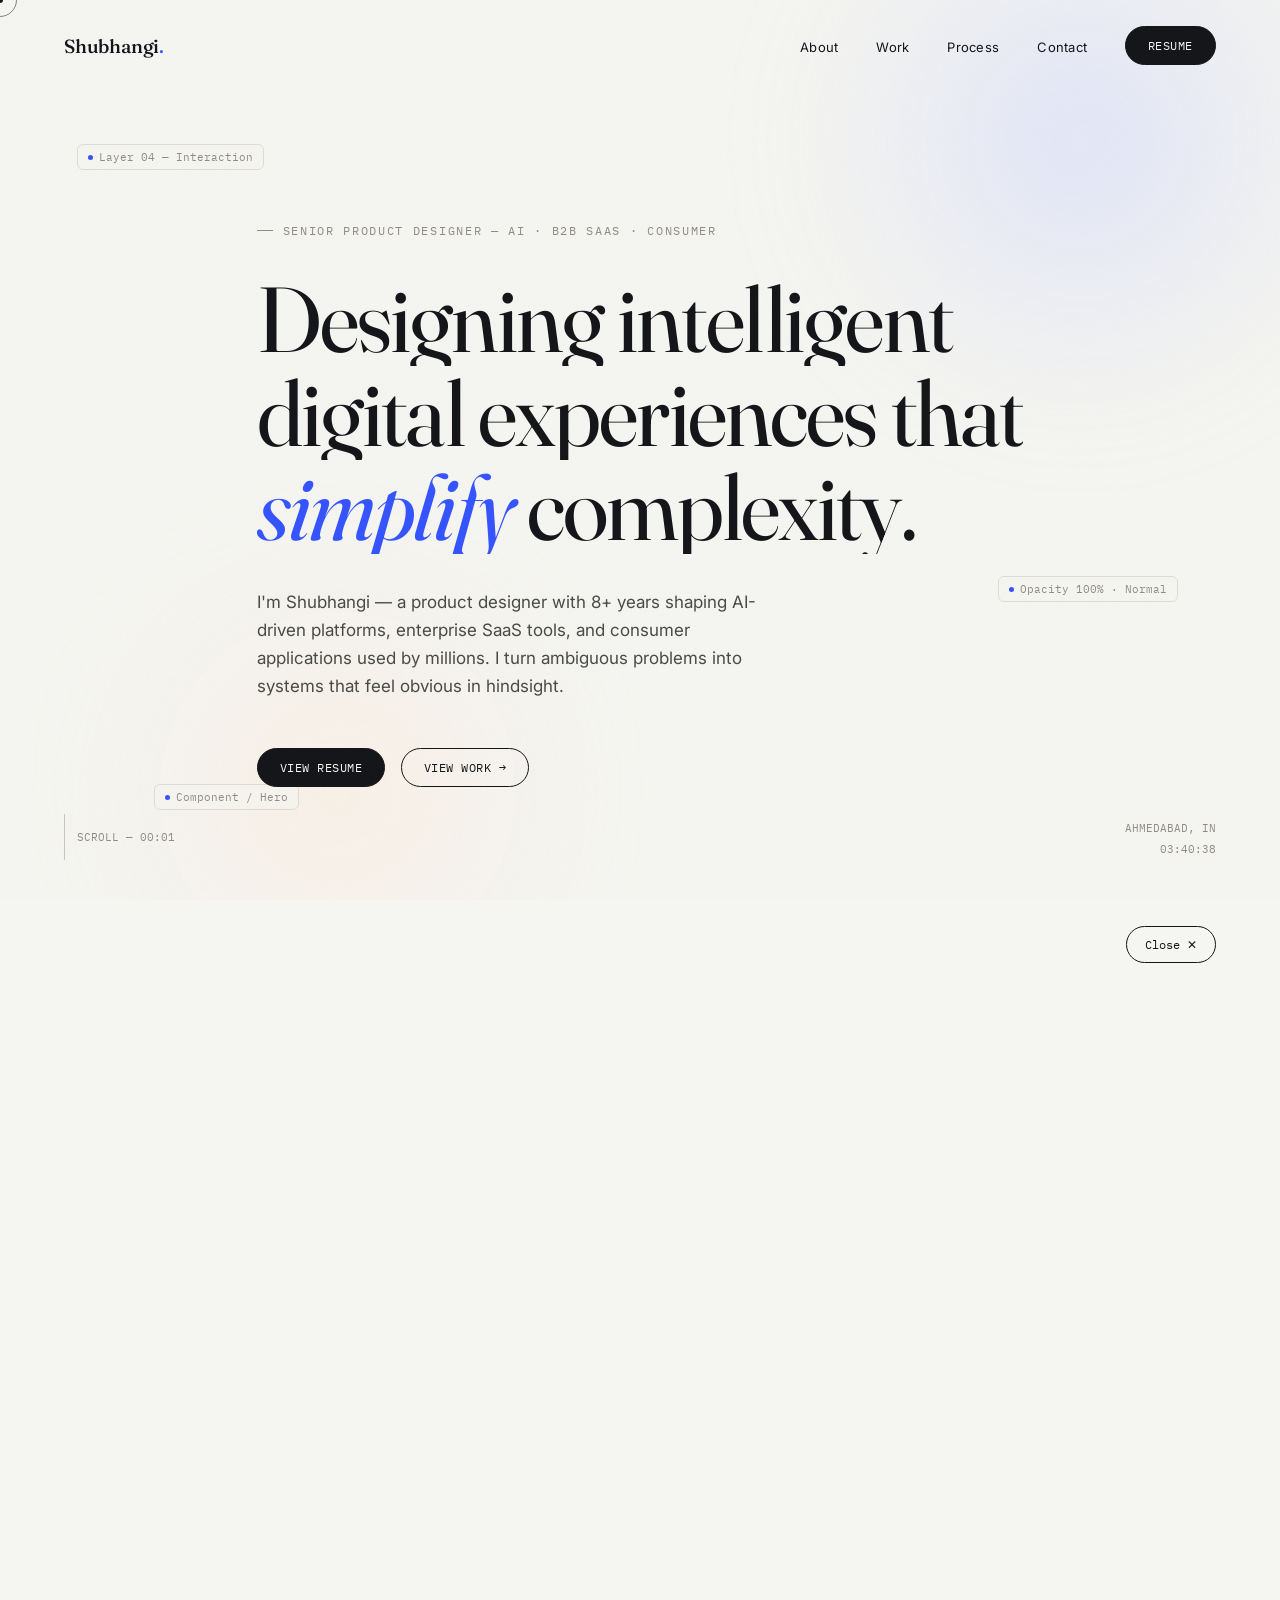
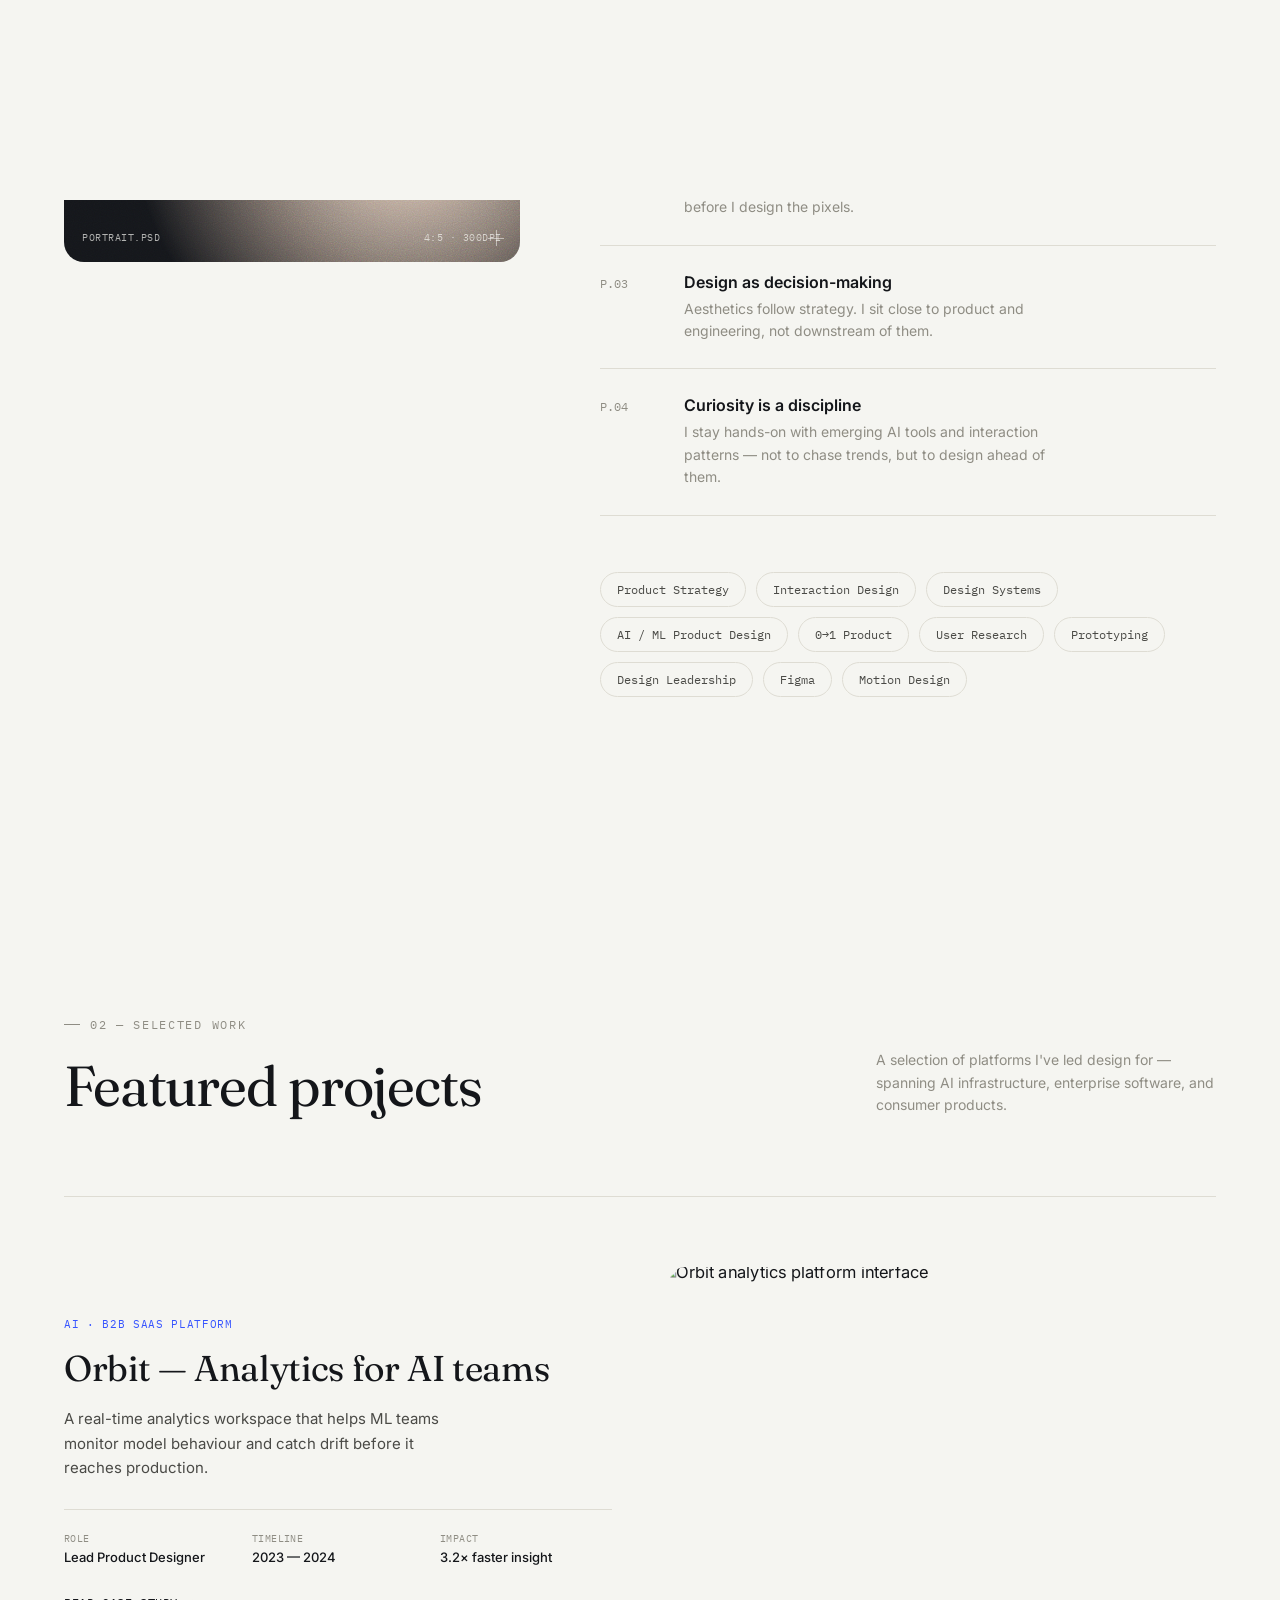
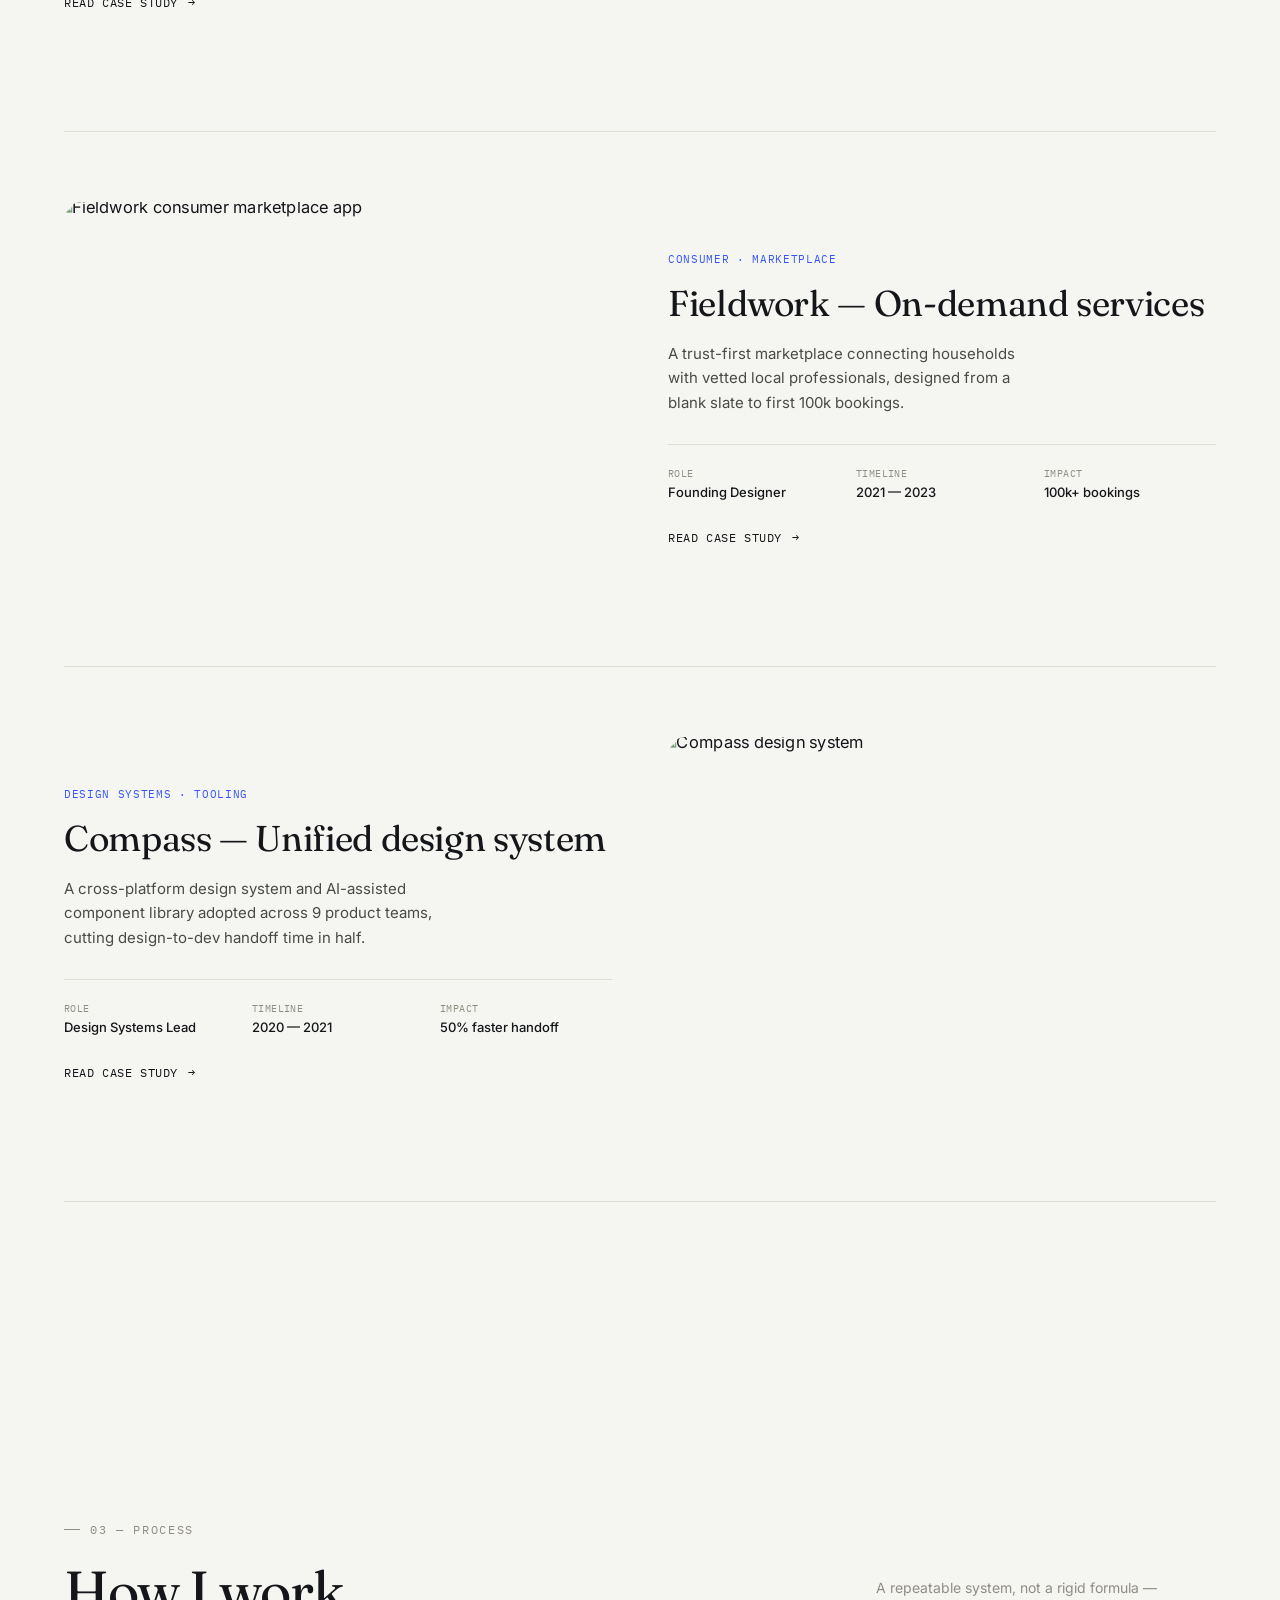
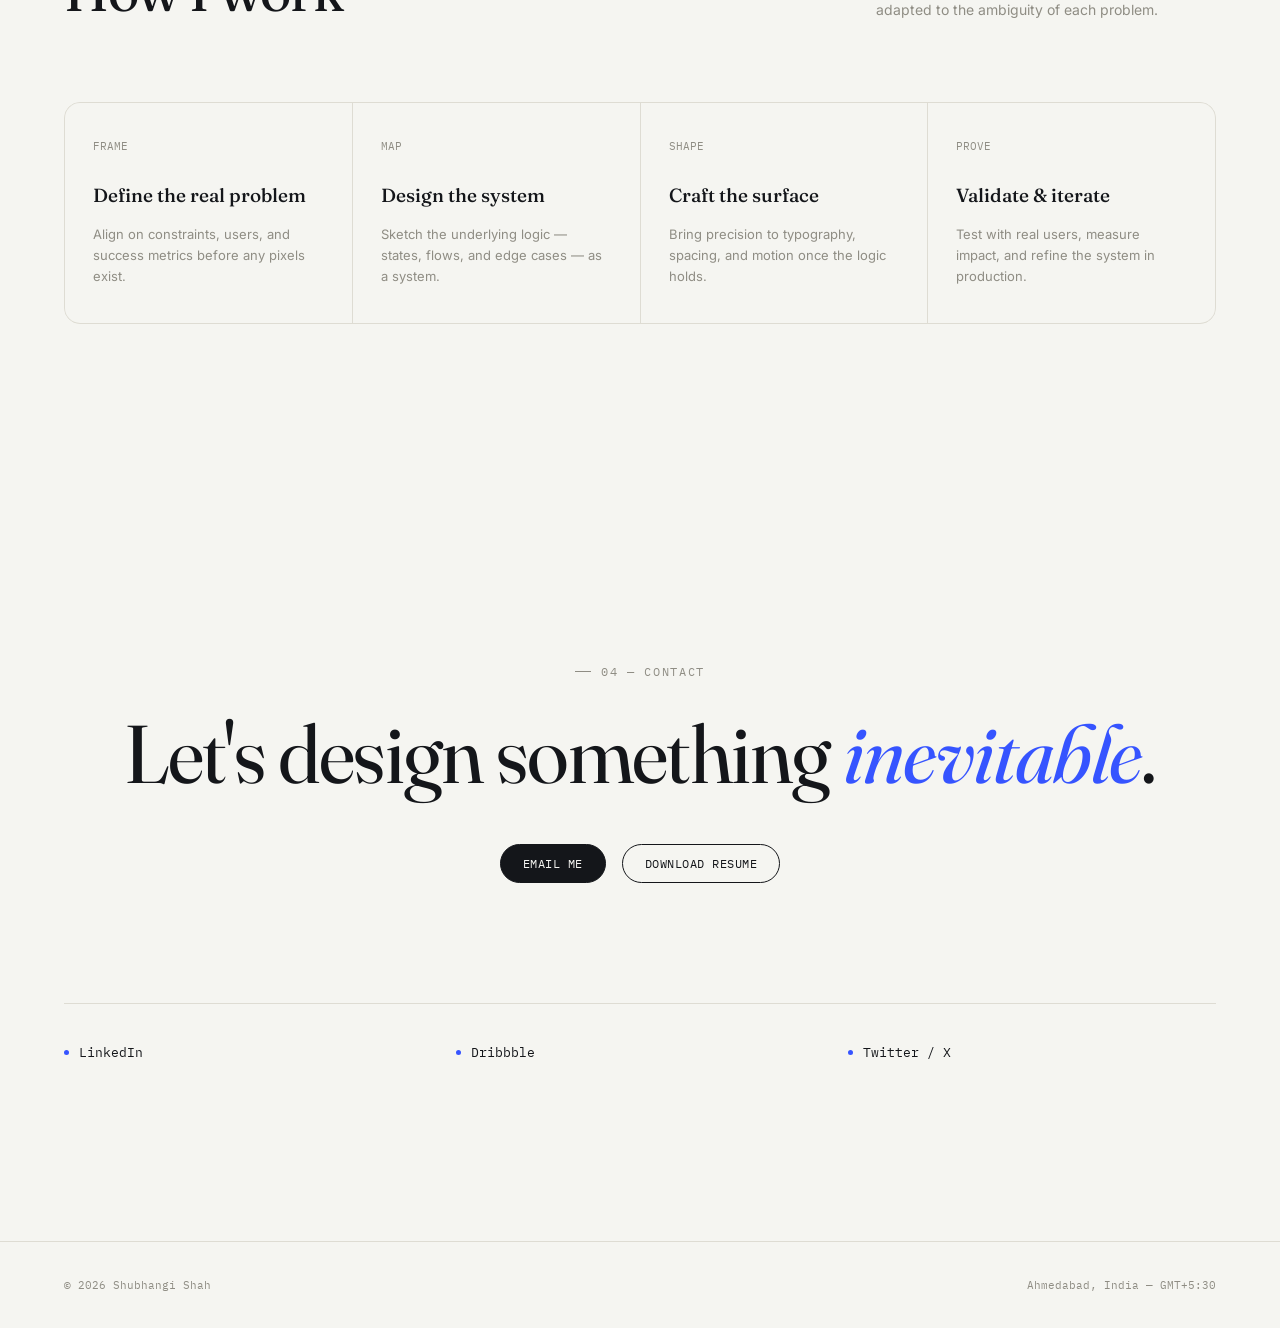
==== index.html @ ad144322 "initial setup" ====
<!DOCTYPE html>
<html lang="en">

<head>
  <meta charset="UTF-8">
  <meta name="viewport" content="width=device-width, initial-scale=1.0">
  <title>Shubhangi Singh — Senior Product Designer</title>
  <link rel="preconnect" href="https://fonts.googleapis.com">
  <link rel="preconnect" href="https://fonts.gstatic.com" crossorigin>
  <link
    href="https://fonts.googleapis.com/css2?family=Fraunces:ital,opsz,wght@0,9..144,300;0,9..144,400;0,9..144,500;0,9..144,600;1,9..144,400;1,9..144,500&family=Inter:wght@400;500;600&family=IBM+Plex+Mono:wght@400;500&display=swap"
    rel="stylesheet">
  <style>
    /* ============ TOKENS ============ */
    :root {
      --ink: #14161a;
      --paper: #f5f5f1;
      --paper-2: #eeede7;
      --stone: #c9c7bd;
      --stone-dim: #8f8d84;
      --line: #dedcd3;
      --signal: #3654ff;
      --signal-dim: #3654ff1a;
      --white: #ffffff;

      --serif: 'Fraunces', serif;
      --sans: 'Inter', -apple-system, sans-serif;
      --mono: 'IBM Plex Mono', monospace;

      --container: 1360px;
      --pad: clamp(20px, 5vw, 64px);
      --ease: cubic-bezier(.22, 1, .36, 1);
    }

    * {
      margin: 0;
      padding: 0;
      box-sizing: border-box;
    }

    html {
      scroll-behavior: smooth;
    }

    body {
      background: var(--paper);
      color: var(--ink);
      font-family: var(--sans);
      -webkit-font-smoothing: antialiased;
      overflow-x: hidden;
      cursor: none;
    }

    img {
      display: block;
      max-width: 100%;
    }

    a {
      color: inherit;
      text-decoration: none;
    }

    button {
      font-family: inherit;
      background: none;
      border: none;
      cursor: none;
    }

    ::selection {
      background: var(--ink);
      color: var(--paper);
    }

    @media (hover:none),
    (pointer:coarse) {

      body,
      button,
      a {
        cursor: auto;
      }

      .cursor-dot,
      .cursor-ring {
        display: none;
      }
    }

    /* grain overlay */
    .grain {
      position: fixed;
      inset: 0;
      pointer-events: none;
      z-index: 9998;
      opacity: .035;
      mix-blend-mode: multiply;
      background-image: url("data:image/svg+xml,%3Csvg xmlns='http://www.w3.org/2000/svg' width='120' height='120'%3E%3Cfilter id='n'%3E%3CfeTurbulence type='fractalNoise' baseFrequency='0.9' numOctaves='2' stitchTiles='stitch'/%3E%3C/filter%3E%3Crect width='100%25' height='100%25' filter='url(%23n)'/%3E%3C/svg%3E");
    }

    /* custom cursor */
    .cursor-dot,
    .cursor-ring {
      position: fixed;
      top: 0;
      left: 0;
      pointer-events: none;
      z-index: 9999;
      border-radius: 50%;
      transform: translate(-50%, -50%);
    }

    .cursor-dot {
      width: 6px;
      height: 6px;
      background: var(--ink);
      transition: transform .15s var(--ease), background .3s;
    }

    .cursor-ring {
      width: 34px;
      height: 34px;
      border: 1px solid var(--ink);
      opacity: .5;
      transition: width .3s var(--ease), height .3s var(--ease), opacity .3s, border-color .3s, background .3s;
    }

    .cursor-ring.big {
      width: 70px;
      height: 70px;
      opacity: .9;
      background: var(--paper);
    }

    .cursor-ring.signal {
      border-color: var(--signal);
    }

    .cursor-coord {
      position: fixed;
      top: 0;
      left: 0;
      pointer-events: none;
      z-index: 9999;
      font-family: var(--mono);
      font-size: 10px;
      letter-spacing: .02em;
      color: var(--stone-dim);
      transform: translate(14px, -4px);
      white-space: nowrap;
    }

    /* scroll progress */
    .progress {
      position: fixed;
      top: 0;
      left: 0;
      height: 2px;
      background: var(--ink);
      z-index: 9997;
      width: 0%;
      transition: width .05s linear;
    }

    /* ============ LAYOUT UTILITIES ============ */
    .wrap {
      max-width: var(--container);
      margin: 0 auto;
      padding-left: var(--pad);
      padding-right: var(--pad);
    }

    section {
      position: relative;
    }

    .eyebrow {
      font-family: var(--mono);
      font-size: 12px;
      letter-spacing: .14em;
      text-transform: uppercase;
      color: var(--stone-dim);
      display: flex;
      align-items: center;
      gap: 10px;
    }

    .eyebrow::before {
      content: '';
      width: 16px;
      height: 1px;
      background: var(--stone-dim);
    }

    /* reveal-on-scroll */
    .reveal {
      opacity: 0;
      transform: translateY(28px);
      transition: opacity .9s var(--ease), transform .9s var(--ease);
    }

    .reveal.in {
      opacity: 1;
      transform: translateY(0);
    }

    .reveal-line {
      overflow: hidden;
      display: block;
    }

    .reveal-line>span {
      display: inline-block;
      transform: translateY(110%);
      transition: transform .85s var(--ease);
    }

    .reveal-line.in>span {
      transform: translateY(0);
    }

    /* ============ NAV ============ */
    header {
      position: fixed;
      top: 0;
      left: 0;
      right: 0;
      z-index: 500;
      padding: 26px var(--pad);
      display: flex;
      align-items: center;
      justify-content: space-between;
      mix-blend-mode: normal;
    }

    .logo {
      font-family: var(--serif);
      font-size: 19px;
      font-weight: 500;
      letter-spacing: -.01em;
    }

    .logo span {
      color: var(--signal);
    }

    nav ul {
      display: flex;
      gap: 38px;
      list-style: none;
    }

    nav a {
      font-size: 13px;
      letter-spacing: .02em;
      position: relative;
      padding-bottom: 3px;
    }

    nav a::after {
      content: '';
      position: absolute;
      left: 0;
      bottom: 0;
      width: 0;
      height: 1px;
      background: var(--ink);
      transition: width .35s var(--ease);
    }

    nav a:hover::after {
      width: 100%;
    }

    .nav-links {
      display: flex;
      align-items: center;
      gap: 38px;
    }

    .btn {
      font-family: var(--mono);
      font-size: 12px;
      letter-spacing: .04em;
      text-transform: uppercase;
      border: 1px solid var(--ink);
      padding: 11px 22px;
      border-radius: 100px;
      display: inline-flex;
      align-items: center;
      gap: 8px;
      transition: background .35s var(--ease), color .35s var(--ease);
      position: relative;
      overflow: hidden;
    }

    .btn.filled {
      background: var(--ink);
      color: var(--paper);
    }

    .btn.filled:hover {
      background: var(--signal);
      border-color: var(--signal);
    }

    .btn:not(.filled):hover {
      background: var(--ink);
      color: var(--paper);
    }

    .magnetic {
      will-change: transform;
    }

    /* ============ HERO ============ */
    .hero {
      min-height: 100vh;
      display: flex;
      flex-direction: column;
      justify-content: center;
      padding-top: 110px;
      position: relative;
      overflow: hidden;
    }

    .hero-bg {
      position: absolute;
      inset: 0;
      z-index: -1;
    }

    .blob {
      position: absolute;
      border-radius: 50%;
      filter: blur(70px);
      opacity: .55;
      will-change: transform;
    }

    .blob-1 {
      width: 520px;
      height: 520px;
      background: radial-gradient(circle, #c9d2ff 0%, transparent 70%);
      top: -120px;
      right: -60px;
    }

    .blob-2 {
      width: 420px;
      height: 420px;
      background: radial-gradient(circle, #ffe8d6 0%, transparent 70%);
      bottom: -100px;
      left: 10%;
    }

    .layer-tag {
      position: absolute;
      font-family: var(--mono);
      font-size: 10.5px;
      color: var(--stone-dim);
      border: 1px solid var(--line);
      border-radius: 6px;
      padding: 5px 10px;
      background: rgba(245, 245, 241, .6);
      backdrop-filter: blur(6px);
      display: flex;
      align-items: center;
      gap: 6px;
      animation: float 7s ease-in-out infinite;
    }

    .layer-tag i {
      width: 5px;
      height: 5px;
      border-radius: 50%;
      background: var(--signal);
      display: inline-block;
    }

    .tag-a {
      top: 16%;
      left: 6%;
      animation-delay: .2s;
    }

    .tag-b {
      top: 64%;
      right: 8%;
      animation-delay: 1.4s;
    }

    .tag-c {
      bottom: 10%;
      left: 12%;
      animation-delay: .8s;
    }

    @keyframes float {

      0%,
      100% {
        transform: translateY(0);
      }

      50% {
        transform: translateY(-14px);
      }
    }

    .hero-eyebrow {
      margin-bottom: 34px;
    }

    h1.hero-title {
      font-family: var(--serif);
      font-weight: 400;
      letter-spacing: -.02em;
      font-size: clamp(42px, 7.2vw, 108px);
      line-height: 1.02;
      max-width: 16ch;
    }

    h1.hero-title em {
      font-style: italic;
      font-weight: 400;
      color: var(--signal);
    }

    .hero-sub {
      margin-top: 34px;
      max-width: 520px;
      font-size: 17px;
      line-height: 1.65;
      color: #4a4a46;
    }

    .hero-actions {
      display: flex;
      gap: 16px;
      margin-top: 48px;
      align-items: center;
      flex-wrap: wrap;
    }

    .scroll-indicator {
      position: absolute;
      bottom: 40px;
      left: var(--pad);
      display: flex;
      align-items: center;
      gap: 12px;
      font-family: var(--mono);
      font-size: 11px;
      color: var(--stone-dim);
    }

    .scroll-line {
      width: 1px;
      height: 46px;
      background: var(--stone);
      position: relative;
      overflow: hidden;
    }

    .scroll-line::after {
      content: '';
      position: absolute;
      top: -100%;
      left: 0;
      width: 100%;
      height: 100%;
      background: var(--ink);
      animation: scrollmove 2.2s ease-in-out infinite;
    }

    @keyframes scrollmove {
      0% {
        top: -100%;
      }

      50% {
        top: 100%;
      }

      50.01% {
        top: -100%;
      }

      100% {
        top: -100%;
      }
    }

    .hero-meta {
      position: absolute;
      bottom: 40px;
      right: var(--pad);
      text-align: right;
      font-family: var(--mono);
      font-size: 11px;
      color: var(--stone-dim);
      line-height: 1.9;
    }

    /* ============ MARQUEE ============ */
    .marquee-wrap {
      border-top: 1px solid var(--line);
      border-bottom: 1px solid var(--line);
      padding: 26px 0;
      overflow: hidden;
      white-space: nowrap;
      background: var(--paper-2);
    }

    .marquee {
      display: inline-flex;
      animation: scroll-x 28s linear infinite;
    }

    .marquee span {
      font-family: var(--mono);
      font-size: 13px;
      letter-spacing: .05em;
      color: var(--stone-dim);
      padding: 0 40px;
      text-transform: uppercase;
    }

    @keyframes scroll-x {
      from {
        transform: translateX(0);
      }

      to {
        transform: translateX(-50%);
      }
    }

    /* ============ SECTION SPACING ============ */
    .section {
      padding: 160px 0;
    }

    .section-head {
      display: flex;
      justify-content: space-between;
      align-items: flex-end;
      gap: 40px;
      margin-bottom: 80px;
      flex-wrap: wrap;
    }

    h2.section-title {
      font-family: var(--serif);
      font-weight: 400;
      font-size: clamp(32px, 4.4vw, 58px);
      letter-spacing: -.02em;
      line-height: 1.08;
      max-width: 14ch;
    }

    .section-note {
      max-width: 340px;
      font-size: 14px;
      color: var(--stone-dim);
      line-height: 1.6;
    }

    /* ============ ABOUT ============ */
    .about-grid {
      display: grid;
      grid-template-columns: .85fr 1.15fr;
      gap: 80px;
      align-items: start;
    }

    .about-portrait {
      position: sticky;
      top: 120px;
      aspect-ratio: 4/5;
      border-radius: 20px;
      overflow: hidden;
      background:
        radial-gradient(circle at 30% 20%, #e2e6ff 0%, transparent 55%),
        radial-gradient(circle at 75% 75%, #ffe4cf 0%, transparent 50%),
        linear-gradient(160deg, #1c1e24, #14161a 60%);
      position: relative;
    }

    .about-portrait::before {
      content: '';
      position: absolute;
      inset: 0;
      background-image: url("data:image/svg+xml,%3Csvg xmlns='http://www.w3.org/2000/svg' width='120' height='120'%3E%3Cfilter id='n'%3E%3CfeTurbulence type='fractalNoise' baseFrequency='0.85' numOctaves='2'/%3E%3C/filter%3E%3Crect width='100%25' height='100%25' filter='url(%23n)' opacity='.35'/%3E%3C/svg%3E");
      mix-blend-mode: overlay;
    }

    .about-portrait .frame-tag {
      position: absolute;
      bottom: 18px;
      left: 18px;
      right: 18px;
      display: flex;
      justify-content: space-between;
      font-family: var(--mono);
      font-size: 10px;
      color: rgba(245, 245, 241, .7);
      letter-spacing: .05em;
    }

    .about-portrait .crosshair {
      position: absolute;
      width: 16px;
      height: 16px;
    }

    .about-portrait .crosshair::before,
    .about-portrait .crosshair::after {
      content: '';
      position: absolute;
      background: rgba(245, 245, 241, .55);
    }

    .about-portrait .crosshair::before {
      width: 100%;
      height: 1px;
      top: 50%;
    }

    .about-portrait .crosshair::after {
      height: 100%;
      width: 1px;
      left: 50%;
    }

    .about-portrait .cr-tl {
      top: 16px;
      left: 16px;
    }

    .about-portrait .cr-br {
      bottom: 16px;
      right: 16px;
    }

    .about-copy p.lede {
      font-family: var(--serif);
      font-size: clamp(22px, 2.4vw, 30px);
      line-height: 1.5;
      font-weight: 400;
      letter-spacing: -.01em;
      margin-bottom: 56px;
    }

    .about-copy p.lede em {
      font-style: italic;
      color: var(--signal);
    }

    .stat-row {
      display: grid;
      grid-template-columns: repeat(3, 1fr);
      gap: 24px;
      padding: 32px 0;
      border-top: 1px solid var(--line);
    }

    .stat-row .num {
      font-family: var(--serif);
      font-size: 38px;
      letter-spacing: -.02em;
    }

    .stat-row .label {
      font-family: var(--mono);
      font-size: 11px;
      color: var(--stone-dim);
      margin-top: 6px;
      text-transform: uppercase;
      letter-spacing: .05em;
    }

    .philosophy-list {
      margin-top: 56px;
      border-top: 1px solid var(--line);
    }

    .philosophy-item {
      display: grid;
      grid-template-columns: 60px 1fr;
      gap: 24px;
      padding: 26px 0;
      border-bottom: 1px solid var(--line);
    }

    .philosophy-item .idx {
      font-family: var(--mono);
      font-size: 12px;
      color: var(--stone-dim);
      padding-top: 4px;
    }

    .philosophy-item h4 {
      font-family: var(--sans);
      font-weight: 600;
      font-size: 16px;
      margin-bottom: 6px;
    }

    .philosophy-item p {
      font-size: 14px;
      color: var(--stone-dim);
      line-height: 1.6;
      max-width: 44ch;
    }

    .skills-cloud {
      display: flex;
      flex-wrap: wrap;
      gap: 10px;
      margin-top: 56px;
    }

    .skill-chip {
      font-family: var(--mono);
      font-size: 12px;
      padding: 9px 16px;
      border: 1px solid var(--line);
      border-radius: 100px;
      color: #4a4a46;
      transition: border-color .3s, color .3s, background .3s;
    }

    .skill-chip:hover {
      border-color: var(--ink);
      background: var(--ink);
      color: var(--paper);
    }

    /* ============ PROJECTS ============ */
    .project-card {
      display: grid;
      grid-template-columns: 1fr 1fr;
      gap: 56px;
      align-items: center;
      padding: 70px 0;
      border-top: 1px solid var(--line);
      cursor: none;
    }

    .project-card:last-child {
      border-bottom: 1px solid var(--line);
    }

    .project-media {
      position: relative;
      border-radius: 18px;
      overflow: hidden;
      aspect-ratio: 16/11.5;
    }

    .project-media img {
      width: 100%;
      height: 100%;
      object-fit: cover;
      transform: scale(1.03);
      transition: transform 1s var(--ease), filter .8s var(--ease);
    }

    .project-card:hover .project-media img {
      transform: scale(1.1);
    }

    .project-media .tagfloat {
      position: absolute;
      top: 16px;
      left: 16px;
      font-family: var(--mono);
      font-size: 10px;
      background: rgba(20, 22, 26, .55);
      color: var(--paper);
      padding: 6px 11px;
      border-radius: 100px;
      backdrop-filter: blur(6px);
      opacity: 0;
      transform: translateY(-6px);
      transition: opacity .4s var(--ease), transform .4s var(--ease);
    }

    .project-card:hover .tagfloat {
      opacity: 1;
      transform: translateY(0);
    }

    .project-info .p-cat {
      font-family: var(--mono);
      font-size: 11px;
      color: var(--signal);
      letter-spacing: .06em;
      text-transform: uppercase;
      margin-bottom: 18px;
    }

    .project-info h3 {
      font-family: var(--serif);
      font-size: clamp(26px, 2.8vw, 40px);
      font-weight: 400;
      letter-spacing: -.01em;
      line-height: 1.1;
      margin-bottom: 18px;
    }

    .project-info p.summary {
      font-size: 15px;
      color: #4a4a46;
      line-height: 1.65;
      max-width: 42ch;
      margin-bottom: 28px;
    }

    .meta-grid {
      display: grid;
      grid-template-columns: repeat(3, 1fr);
      gap: 16px;
      padding-top: 22px;
      border-top: 1px solid var(--line);
    }

    .meta-grid .mk {
      font-family: var(--mono);
      font-size: 10px;
      color: var(--stone-dim);
      text-transform: uppercase;
      letter-spacing: .04em;
      margin-bottom: 4px;
    }

    .meta-grid .mv {
      font-size: 13px;
      font-weight: 500;
    }

    .project-info .open-link {
      margin-top: 30px;
      display: inline-flex;
      align-items: center;
      gap: 10px;
      font-family: var(--mono);
      font-size: 12px;
      text-transform: uppercase;
      letter-spacing: .05em;
    }

    .project-info .open-link .arrow {
      transition: transform .35s var(--ease);
    }

    .project-card:hover .open-link .arrow {
      transform: translateX(6px);
    }

    .project-card:nth-child(even) {
      grid-template-columns: 1fr 1fr;
    }

    .project-card:nth-child(even) .project-media {
      order: 2;
    }

    /* ============ PROCESS ============ */
    .process-grid {
      display: grid;
      grid-template-columns: repeat(4, 1fr);
      gap: 1px;
      background: var(--line);
      border: 1px solid var(--line);
      border-radius: 16px;
      overflow: hidden;
    }

    .process-cell {
      background: var(--paper);
      padding: 36px 28px;
      min-height: 220px;
      display: flex;
      flex-direction: column;
      justify-content: space-between;
    }

    .process-cell .pc-num {
      font-family: var(--mono);
      font-size: 11px;
      color: var(--stone-dim);
    }

    .process-cell h4 {
      font-family: var(--serif);
      font-size: 19px;
      font-weight: 500;
      margin: 22px 0 10px;
    }

    .process-cell p {
      font-size: 13px;
      color: var(--stone-dim);
      line-height: 1.6;
    }

    /* ============ CTA / CONTACT ============ */
    .cta-section {
      padding: 180px 0;
      text-align: center;
      position: relative;
    }

    .cta-section h2 {
      font-family: var(--serif);
      font-weight: 400;
      font-size: clamp(38px, 6.4vw, 92px);
      letter-spacing: -.02em;
      line-height: 1.04;
    }

    .cta-section h2 em {
      font-style: italic;
      color: var(--signal);
    }

    .cta-actions {
      margin-top: 48px;
      display: flex;
      justify-content: center;
      gap: 16px;
    }

    .contact-grid {
      margin-top: 120px;
      display: grid;
      grid-template-columns: repeat(3, 1fr);
      gap: 24px;
      border-top: 1px solid var(--line);
      padding-top: 40px;
    }

    .contact-grid a {
      font-family: var(--mono);
      font-size: 13px;
      display: flex;
      align-items: center;
      gap: 10px;
    }

    .contact-grid a i {
      width: 5px;
      height: 5px;
      border-radius: 50%;
      background: var(--signal);
    }

    footer {
      padding: 36px var(--pad);
      display: flex;
      justify-content: space-between;
      align-items: center;
      border-top: 1px solid var(--line);
      font-family: var(--mono);
      font-size: 11px;
      color: var(--stone-dim);
    }

    /* ============ CASE STUDY OVERLAY ============ */
    .overlay {
      position: fixed;
      inset: 0;
      z-index: 1000;
      background: var(--paper);
      transform: translateY(100%);
      transition: transform .7s var(--ease);
      overflow-y: auto;
    }

    .overlay.open {
      transform: translateY(0);
    }

    .overlay-inner {
      max-width: 980px;
      margin: 0 auto;
      padding: 120px var(--pad) 160px;
    }

    .overlay-close {
      position: fixed;
      top: 26px;
      right: var(--pad);
      z-index: 1001;
      font-family: var(--mono);
      font-size: 12px;
      display: flex;
      align-items: center;
      gap: 10px;
      border: 1px solid var(--ink);
      padding: 10px 18px;
      border-radius: 100px;
      background: var(--paper);
    }

    .cs-cat {
      font-family: var(--mono);
      font-size: 11px;
      color: var(--signal);
      text-transform: uppercase;
      letter-spacing: .06em;
      margin-bottom: 20px;
    }

    .cs-title {
      font-family: var(--serif);
      font-size: clamp(34px, 5.4vw, 64px);
      font-weight: 400;
      letter-spacing: -.02em;
      line-height: 1.06;
      max-width: 16ch;
      margin-bottom: 40px;
    }

    .cs-hero-img {
      width: 100%;
      aspect-ratio: 16/9;
      border-radius: 16px;
      overflow: hidden;
      margin-bottom: 60px;
    }

    .cs-hero-img img {
      width: 100%;
      height: 100%;
      object-fit: cover;
    }

    .cs-meta-row {
      display: grid;
      grid-template-columns: repeat(4, 1fr);
      gap: 20px;
      padding: 28px 0;
      border-top: 1px solid var(--line);
      border-bottom: 1px solid var(--line);
      margin-bottom: 60px;
    }

    .cs-meta-row .mk {
      font-family: var(--mono);
      font-size: 10px;
      color: var(--stone-dim);
      text-transform: uppercase;
      margin-bottom: 6px;
    }

    .cs-body {
      display: grid;
      grid-template-columns: .7fr 1.3fr;
      gap: 60px;
      margin-bottom: 60px;
    }

    .cs-body h4 {
      font-family: var(--serif);
      font-size: 20px;
      font-weight: 500;
    }

    .cs-body p {
      font-size: 15px;
      line-height: 1.75;
      color: #3d3d3a;
      max-width: 56ch;
    }

    .cs-stats {
      display: grid;
      grid-template-columns: repeat(3, 1fr);
      gap: 24px;
      margin-bottom: 60px;
    }

    .cs-stats .box {
      border: 1px solid var(--line);
      border-radius: 14px;
      padding: 28px;
    }

    .cs-stats .num {
      font-family: var(--serif);
      font-size: 36px;
      letter-spacing: -.02em;
      color: var(--signal);
    }

    .cs-stats .lbl {
      font-family: var(--mono);
      font-size: 11px;
      color: var(--stone-dim);
      margin-top: 8px;
    }

    .cs-gallery {
      display: grid;
      grid-template-columns: 1fr 1fr;
      gap: 20px;
    }

    .cs-gallery img {
      width: 100%;
      aspect-ratio: 4/3;
      object-fit: cover;
      border-radius: 12px;
    }

    /* ============ RESPONSIVE ============ */
    @media (max-width:980px) {
      nav ul {
        display: none;
      }

      .about-grid {
        grid-template-columns: 1fr;
      }

      .about-portrait {
        position: relative;
        top: 0;
        aspect-ratio: 16/10;
      }

      .project-card {
        grid-template-columns: 1fr;
      }

      .project-card:nth-child(even) .project-media {
        order: 0;
      }

      .process-grid {
        grid-template-columns: 1fr 1fr;
      }

      .contact-grid {
        grid-template-columns: 1fr;
      }

      .cs-meta-row {
        grid-template-columns: 1fr 1fr;
      }

      .cs-body {
        grid-template-columns: 1fr;
      }

      .cs-stats {
        grid-template-columns: 1fr;
      }

      .cs-gallery {
        grid-template-columns: 1fr;
      }
    }

    @media (prefers-reduced-motion: reduce) {
      * {
        animation-duration: .001ms !important;
        transition-duration: .001ms !important;
      }
    }
  </style>
</head>

<body>

  <div class="grain"></div>
  <div class="progress" id="progress"></div>
  <div class="cursor-ring" id="cursorRing"></div>
  <div class="cursor-dot" id="cursorDot"></div>
  <div class="cursor-coord" id="cursorCoord"></div>

  <header>
    <a href="#top" class="logo">Shubhangi<span>.</span></a>
    <nav class="nav-links">
      <ul>
        <li><a href="#about">About</a></li>
        <li><a href="#work">Work</a></li>
        <li><a href="#process">Process</a></li>
        <li><a href="#contact">Contact</a></li>
      </ul>
      <a href="#contact" class="btn filled magnetic">Resume</a>
    </nav>
  </header>

  <!-- ============ HERO ============ -->
  <section class="hero" id="top">
    <div class="hero-bg">
      <div class="blob blob-1" data-parallax="0.15"></div>
      <div class="blob blob-2" data-parallax="0.25"></div>
    </div>

    <div class="layer-tag tag-a"><i></i>Layer 04 — Interaction</div>
    <div class="layer-tag tag-b"><i></i>Opacity 100% · Normal</div>
    <div class="layer-tag tag-c"><i></i>Component / Hero</div>

    <div class="wrap">
      <div class="hero-eyebrow eyebrow reveal">Senior Product Designer — AI · B2B SaaS · Consumer</div>
      <h1 class="hero-title">
        <span class="reveal-line"><span>Designing intelligent</span></span>
        <span class="reveal-line"><span>digital experiences that</span></span>
        <span class="reveal-line"><span><em>simplify</em> complexity.</span></span>
      </h1>
      <p class="hero-sub reveal">
        I'm Shubhangi — a product designer with 8+ years shaping AI-driven platforms,
        enterprise SaaS tools, and consumer applications used by millions. I turn
        ambiguous problems into systems that feel obvious in hindsight.
      </p>
      <div class="hero-actions reveal">
        <a href="#contact" class="btn filled magnetic">View Resume</a>
        <a href="#work" class="btn magnetic">View Work →</a>
      </div>
    </div>

    <div class="scroll-indicator">
      <div class="scroll-line"></div>
      <span>SCROLL — 00:01</span>
    </div>
    <div class="hero-meta">
      <div>AHMEDABAD, IN</div>
      <div id="clock">--:--:--</div>
    </div>
  </section>

  <div class="marquee-wrap">
    <div class="marquee">
      <span>AI PRODUCT DESIGN</span><span>B2B SAAS</span><span>DESIGN SYSTEMS</span><span>CONSUMER APPS</span><span>0→1
        PRODUCTS</span>
      <span>AI PRODUCT DESIGN</span><span>B2B SAAS</span><span>DESIGN SYSTEMS</span><span>CONSUMER APPS</span><span>0→1
        PRODUCTS</span>
    </div>
  </div>

  <!-- ============ ABOUT ============ -->
  <section class="section" id="about">
    <div class="wrap">
      <div class="eyebrow reveal" style="margin-bottom:24px;">01 — About</div>
      <div class="about-grid">
        <div class="about-portrait reveal">
          <div class="crosshair cr-tl"></div>
          <div class="crosshair cr-br"></div>
          <div class="frame-tag"><span>PORTRAIT.PSD</span><span>4:5 · 300DPI</span></div>
        </div>
        <div class="about-copy">
          <p class="lede reveal">
            I believe great products feel <em>inevitable</em> — every screen a
            logical answer to a real constraint. My work sits at the intersection
            of research, systems design, and craft.
          </p>

          <div class="stat-row reveal">
            <div>
              <div class="num">8+</div>
              <div class="label">Years in product design</div>
            </div>
            <div>
              <div class="num">14</div>
              <div class="label">Shipped platforms</div>
            </div>
            <div>
              <div class="num">6</div>
              <div class="label">Industries served</div>
            </div>
          </div>

          <div class="philosophy-list reveal">
            <div class="philosophy-item">
              <div class="idx">P.01</div>
              <div>
                <h4>Clarity over cleverness</h4>
                <p>If a user has to think about the interface, the interface has failed — not the user.</p>
              </div>
            </div>
            <div class="philosophy-item">
              <div class="idx">P.02</div>
              <div>
                <h4>Systems, not screens</h4>
                <p>Every flow is a node in a larger system. I design the rules before I design the pixels.</p>
              </div>
            </div>
            <div class="philosophy-item">
              <div class="idx">P.03</div>
              <div>
                <h4>Design as decision-making</h4>
                <p>Aesthetics follow strategy. I sit close to product and engineering, not downstream of them.</p>
              </div>
            </div>
            <div class="philosophy-item">
              <div class="idx">P.04</div>
              <div>
                <h4>Curiosity is a discipline</h4>
                <p>I stay hands-on with emerging AI tools and interaction patterns — not to chase trends, but to design
                  ahead of them.</p>
              </div>
            </div>
          </div>

          <div class="skills-cloud reveal">
            <span class="skill-chip">Product Strategy</span>
            <span class="skill-chip">Interaction Design</span>
            <span class="skill-chip">Design Systems</span>
            <span class="skill-chip">AI / ML Product Design</span>
            <span class="skill-chip">0→1 Product</span>
            <span class="skill-chip">User Research</span>
            <span class="skill-chip">Prototyping</span>
            <span class="skill-chip">Design Leadership</span>
            <span class="skill-chip">Figma</span>
            <span class="skill-chip">Motion Design</span>
          </div>
        </div>
      </div>
    </div>
  </section>

  <!-- ============ PROJECTS ============ -->
  <section class="section" id="work">
    <div class="wrap">
      <div class="section-head reveal">
        <div>
          <div class="eyebrow" style="margin-bottom:24px;">02 — Selected Work</div>
          <h2 class="section-title">Featured projects</h2>
        </div>
        <p class="section-note">A selection of platforms I've led design for — spanning AI infrastructure, enterprise
          software, and consumer products.</p>
      </div>

      <!-- Project 1 -->
      <div class="project-card reveal" data-case="orbit">
        <div class="project-media">
          <img src="https://images.unsplash.com/photo-1551288049-bebda4e38f71?q=80&w=1400&auto=format&fit=crop"
            alt="Orbit analytics platform interface">
          <span class="tagfloat">Layer 12 — Cover / Orbit</span>
        </div>
        <div class="project-info">
          <div class="p-cat">AI · B2B SaaS Platform</div>
          <h3>Orbit — Analytics for AI teams</h3>
          <p class="summary">A real-time analytics workspace that helps ML teams monitor model behaviour and catch drift
            before it reaches production.</p>
          <div class="meta-grid">
            <div>
              <div class="mk">Role</div>
              <div class="mv">Lead Product Designer</div>
            </div>
            <div>
              <div class="mk">Timeline</div>
              <div class="mv">2023 — 2024</div>
            </div>
            <div>
              <div class="mk">Impact</div>
              <div class="mv">3.2× faster insight</div>
            </div>
          </div>
          <a class="open-link" href="#" onclick="openCase(event,'orbit')">Read case study <span
              class="arrow">→</span></a>
        </div>
      </div>

      <!-- Project 2 -->
      <div class="project-card reveal" data-case="fieldwork">
        <div class="project-media">
          <img src="https://images.unsplash.com/photo-1581091226825-a6a2a5aee158?q=80&w=1400&auto=format&fit=crop"
            alt="Fieldwork consumer marketplace app">
          <span class="tagfloat">Layer 09 — Cover / Fieldwork</span>
        </div>
        <div class="project-info">
          <div class="p-cat">Consumer · Marketplace</div>
          <h3>Fieldwork — On-demand services</h3>
          <p class="summary">A trust-first marketplace connecting households with vetted local professionals, designed
            from a blank slate to first 100k bookings.</p>
          <div class="meta-grid">
            <div>
              <div class="mk">Role</div>
              <div class="mv">Founding Designer</div>
            </div>
            <div>
              <div class="mk">Timeline</div>
              <div class="mv">2021 — 2023</div>
            </div>
            <div>
              <div class="mk">Impact</div>
              <div class="mv">100k+ bookings</div>
            </div>
          </div>
          <a class="open-link" href="#" onclick="openCase(event,'fieldwork')">Read case study <span
              class="arrow">→</span></a>
        </div>
      </div>

      <!-- Project 3 -->
      <div class="project-card reveal" data-case="compass">
        <div class="project-media">
          <img src="https://images.unsplash.com/photo-1618761714954-0b8cd0026356?q=80&w=1400&auto=format&fit=crop"
            alt="Compass design system">
          <span class="tagfloat">Layer 03 — Cover / Compass</span>
        </div>
        <div class="project-info">
          <div class="p-cat">Design Systems · Tooling</div>
          <h3>Compass — Unified design system</h3>
          <p class="summary">A cross-platform design system and AI-assisted component library adopted across 9 product
            teams, cutting design-to-dev handoff time in half.</p>
          <div class="meta-grid">
            <div>
              <div class="mk">Role</div>
              <div class="mv">Design Systems Lead</div>
            </div>
            <div>
              <div class="mk">Timeline</div>
              <div class="mv">2020 — 2021</div>
            </div>
            <div>
              <div class="mk">Impact</div>
              <div class="mv">50% faster handoff</div>
            </div>
          </div>
          <a class="open-link" href="#" onclick="openCase(event,'compass')">Read case study <span
              class="arrow">→</span></a>
        </div>
      </div>
    </div>
  </section>

  <!-- ============ PROCESS ============ -->
  <section class="section" id="process">
    <div class="wrap">
      <div class="section-head reveal">
        <div>
          <div class="eyebrow" style="margin-bottom:24px;">03 — Process</div>
          <h2 class="section-title">How I work</h2>
        </div>
        <p class="section-note">A repeatable system, not a rigid formula — adapted to the ambiguity of each problem.</p>
      </div>
      <div class="process-grid reveal">
        <div class="process-cell">
          <div class="pc-num">FRAME</div>
          <h4>Define the real problem</h4>
          <p>Align on constraints, users, and success metrics before any pixels exist.</p>
        </div>
        <div class="process-cell">
          <div class="pc-num">MAP</div>
          <h4>Design the system</h4>
          <p>Sketch the underlying logic — states, flows, and edge cases — as a system.</p>
        </div>
        <div class="process-cell">
          <div class="pc-num">SHAPE</div>
          <h4>Craft the surface</h4>
          <p>Bring precision to typography, spacing, and motion once the logic holds.</p>
        </div>
        <div class="process-cell">
          <div class="pc-num">PROVE</div>
          <h4>Validate & iterate</h4>
          <p>Test with real users, measure impact, and refine the system in production.</p>
        </div>
      </div>
    </div>
  </section>

  <!-- ============ CTA / CONTACT ============ -->
  <section class="cta-section" id="contact">
    <div class="wrap">
      <div class="eyebrow reveal" style="justify-content:center;margin-bottom:32px;">04 — Contact</div>
      <h2 class="reveal">Let's design something <em>inevitable</em>.</h2>
      <div class="cta-actions reveal">
        <a href="mailto:hello@shubhangishah.design" class="btn filled magnetic">Email Me</a>
        <a href="#" class="btn magnetic">Download Resume</a>
      </div>
      <div class="contact-grid reveal">
        <a href="#"><i></i>LinkedIn</a>
        <a href="#"><i></i>Dribbble</a>
        <a href="#"><i></i>Twitter / X</a>
      </div>
    </div>
  </section>

  <footer>
    <div>© 2026 Shubhangi Shah</div>
    <div>Ahmedabad, India — GMT+5:30</div>
  </footer>

  <!-- ============ CASE STUDY OVERLAY ============ -->
  <div class="overlay" id="overlay">
    <div class="overlay-close" onclick="closeCase()">Close ✕</div>
    <div class="overlay-inner" id="overlayContent"></div>
  </div>

  <script>
    /* ---------- Data ---------- */
    const CASES = {
      orbit: {
        cat: "AI · B2B SaaS Platform",
        title: "Orbit — Analytics for AI teams",
        img: "https://images.unsplash.com/photo-1551288049-bebda4e38f71?q=80&w=1600&auto=format&fit=crop",
        meta: [["Role", "Lead Product Designer"], ["Timeline", "2023 — 2024"], ["Team", "2 PM · 6 Eng · 2 Design"], ["Platform", "Web · Desktop"]],
        challenge: "ML teams at fast-growing companies had no reliable way to see when a production model was drifting until customers noticed first. Existing tools were built for infra engineers, not the researchers and PMs who needed to act on the data.",
        approach: "I led discovery with 24 ML practitioners to map their existing workflows, then designed a system around three primitives — Signals, Thresholds, and Playbooks — so any team could compose their own monitoring logic without writing code. Motion and real-time data visualization were core to making anomalies legible at a glance.",
        stats: [["3.2×", "Faster time-to-insight"], ["200+", "Enterprise teams onboarded"], ["92%", "Weekly active usage retention"]],
        gallery: ["https://images.unsplash.com/photo-1551288049-bebda4e38f71?q=80&w=1200&auto=format&fit=crop", "https://images.unsplash.com/photo-1460925895917-afdab827c52f?q=80&w=1200&auto=format&fit=crop"]
      },
      fieldwork: {
        cat: "Consumer · Marketplace",
        title: "Fieldwork — On-demand services",
        img: "https://images.unsplash.com/photo-1581091226825-a6a2a5aee158?q=80&w=1600&auto=format&fit=crop",
        meta: [["Role", "Founding Designer"], ["Timeline", "2021 — 2023"], ["Team", "1 PM · 4 Eng · 1 Design"], ["Platform", "iOS · Android"]],
        challenge: "Trust was the core barrier to booking home services online — customers had no way to judge quality before a professional arrived, and professionals had no reliable channel to build reputation.",
        approach: "I designed a verification-first onboarding flow, a transparent pricing model shown before booking, and a review system weighted by verified job completion. I ran the product from a napkin sketch through to a shipped app used across three cities.",
        stats: [["100k+", "Bookings in year one"], ["4.8★", "Average professional rating"], ["31%", "Lower cancellation rate"]],
        gallery: ["https://images.unsplash.com/photo-1581091226825-a6a2a5aee158?q=80&w=1200&auto=format&fit=crop", "https://images.unsplash.com/photo-1556742049-0cfed4f6a45d?q=80&w=1200&auto=format&fit=crop"]
      },
      compass: {
        cat: "Design Systems · Tooling",
        title: "Compass — Unified design system",
        img: "https://images.unsplash.com/photo-1618761714954-0b8cd0026356?q=80&w=1600&auto=format&fit=crop",
        meta: [["Role", "Design Systems Lead"], ["Timeline", "2020 — 2021"], ["Team", "3 Design · 5 Eng"], ["Platform", "Web · Mobile"]],
        challenge: "Nine product teams were shipping inconsistent UI at different quality bars, and every new feature required rebuilding the same components from scratch — slowing releases and fragmenting the brand.",
        approach: "I built a token-based system spanning color, type, and spacing, paired with an AI-assisted Figma-to-code pipeline that let engineers generate compliant components directly from design files, closing the gap between design intent and shipped code.",
        stats: [["50%", "Faster design-to-dev handoff"], ["9", "Product teams adopted"], ["120+", "Components shipped"]],
        gallery: ["https://images.unsplash.com/photo-1618761714954-0b8cd0026356?q=80&w=1200&auto=format&fit=crop", "https://images.unsplash.com/photo-1519389950473-47ba0277781c?q=80&w=1200&auto=format&fit=crop"]
      }
    };

    function openCase(e, key) {
      e.preventDefault();
      const d = CASES[key];
      const html = `
    <div class="cs-cat">${d.cat}</div>
    <h1 class="cs-title">${d.title}</h1>
    <div class="cs-hero-img"><img src="${d.img}" alt="${d.title}"></div>
    <div class="cs-meta-row">
      ${d.meta.map(m => `<div><div class="mk">${m[0]}</div><div class="mv" style="font-size:13px;font-weight:500;">${m[1]}</div></div>`).join('')}
    </div>
    <div class="cs-body">
      <h4>The challenge</h4>
      <p>${d.challenge}</p>
    </div>
    <div class="cs-body">
      <h4>The approach</h4>
      <p>${d.approach}</p>
    </div>
    <div class="cs-stats">
      ${d.stats.map(s => `<div class="box"><div class="num">${s[0]}</div><div class="lbl">${s[1]}</div></div>`).join('')}
    </div>
    <div class="cs-gallery">
      ${d.gallery.map(g => `<img src="${g}" alt="">`).join('')}
    </div>
  `;
      document.getElementById('overlayContent').innerHTML = html;
      document.getElementById('overlay').classList.add('open');
      document.body.style.overflow = 'hidden';
    }
    function closeCase() {
      document.getElementById('overlay').classList.remove('open');
      document.body.style.overflow = '';
    }

    /* ---------- Custom cursor ---------- */
    const dot = document.getElementById('cursorDot');
    const ring = document.getElementById('cursorRing');
    const coord = document.getElementById('cursorCoord');
    let mx = 0, my = 0, rx = 0, ry = 0;
    window.addEventListener('mousemove', e => {
      mx = e.clientX; my = e.clientY;
      dot.style.left = mx + 'px'; dot.style.top = my + 'px';
      coord.style.left = mx + 'px'; coord.style.top = my + 'px';
      coord.textContent = `X:${Math.round(mx)} Y:${Math.round(my)}`;
    });
    function ringLoop() {
      rx += (mx - rx) * 0.18; ry += (my - ry) * 0.18;
      ring.style.left = rx + 'px'; ring.style.top = ry + 'px';
      requestAnimationFrame(ringLoop);
    }
    ringLoop();

    document.querySelectorAll('a,button,.project-card,.skill-chip').forEach(el => {
      el.addEventListener('mouseenter', () => { ring.classList.add('big'); coord.style.opacity = 1; });
      el.addEventListener('mouseleave', () => { ring.classList.remove('big'); });
    });
    document.querySelectorAll('.btn').forEach(el => {
      el.addEventListener('mouseenter', () => ring.classList.add('signal'));
      el.addEventListener('mouseleave', () => ring.classList.remove('signal'));
    });

    /* ---------- Magnetic buttons ---------- */
    document.querySelectorAll('.magnetic').forEach(btn => {
      btn.addEventListener('mousemove', e => {
        const r = btn.getBoundingClientRect();
        const x = e.clientX - r.left - r.width / 2;
        const y = e.clientY - r.top - r.height / 2;
        btn.style.transform = `translate(${x * 0.35}px, ${y * 0.5}px)`;
      });
      btn.addEventListener('mouseleave', () => { btn.style.transform = 'translate(0,0)'; });
    });

    /* ---------- Scroll reveal ---------- */
    const io = new IntersectionObserver((entries) => {
      entries.forEach(en => {
        if (en.isIntersecting) {
          en.target.classList.add('in');
          io.unobserve(en.target);
        }
      });
    }, { threshold: 0.15 });
    document.querySelectorAll('.reveal, .reveal-line').forEach(el => io.observe(el));

    /* ---------- Scroll progress + parallax ---------- */
    const progress = document.getElementById('progress');
    const blobs = document.querySelectorAll('[data-parallax]');
    window.addEventListener('scroll', () => {
      const h = document.documentElement;
      const scrolled = (h.scrollTop) / (h.scrollHeight - h.clientHeight) * 100;
      progress.style.width = scrolled + '%';
      blobs.forEach(b => {
        const speed = parseFloat(b.dataset.parallax);
        b.style.transform = `translateY(${h.scrollTop * speed}px)`;
      });
    });

    /* ---------- Clock ---------- */
    function tick() {
      const now = new Date();
      const opts = { hour: '2-digit', minute: '2-digit', second: '2-digit', hour12: false };
      document.getElementById('clock').textContent = now.toLocaleTimeString('en-GB', opts);
    }
    tick(); setInterval(tick, 1000);
  </script>
</body>

</html>
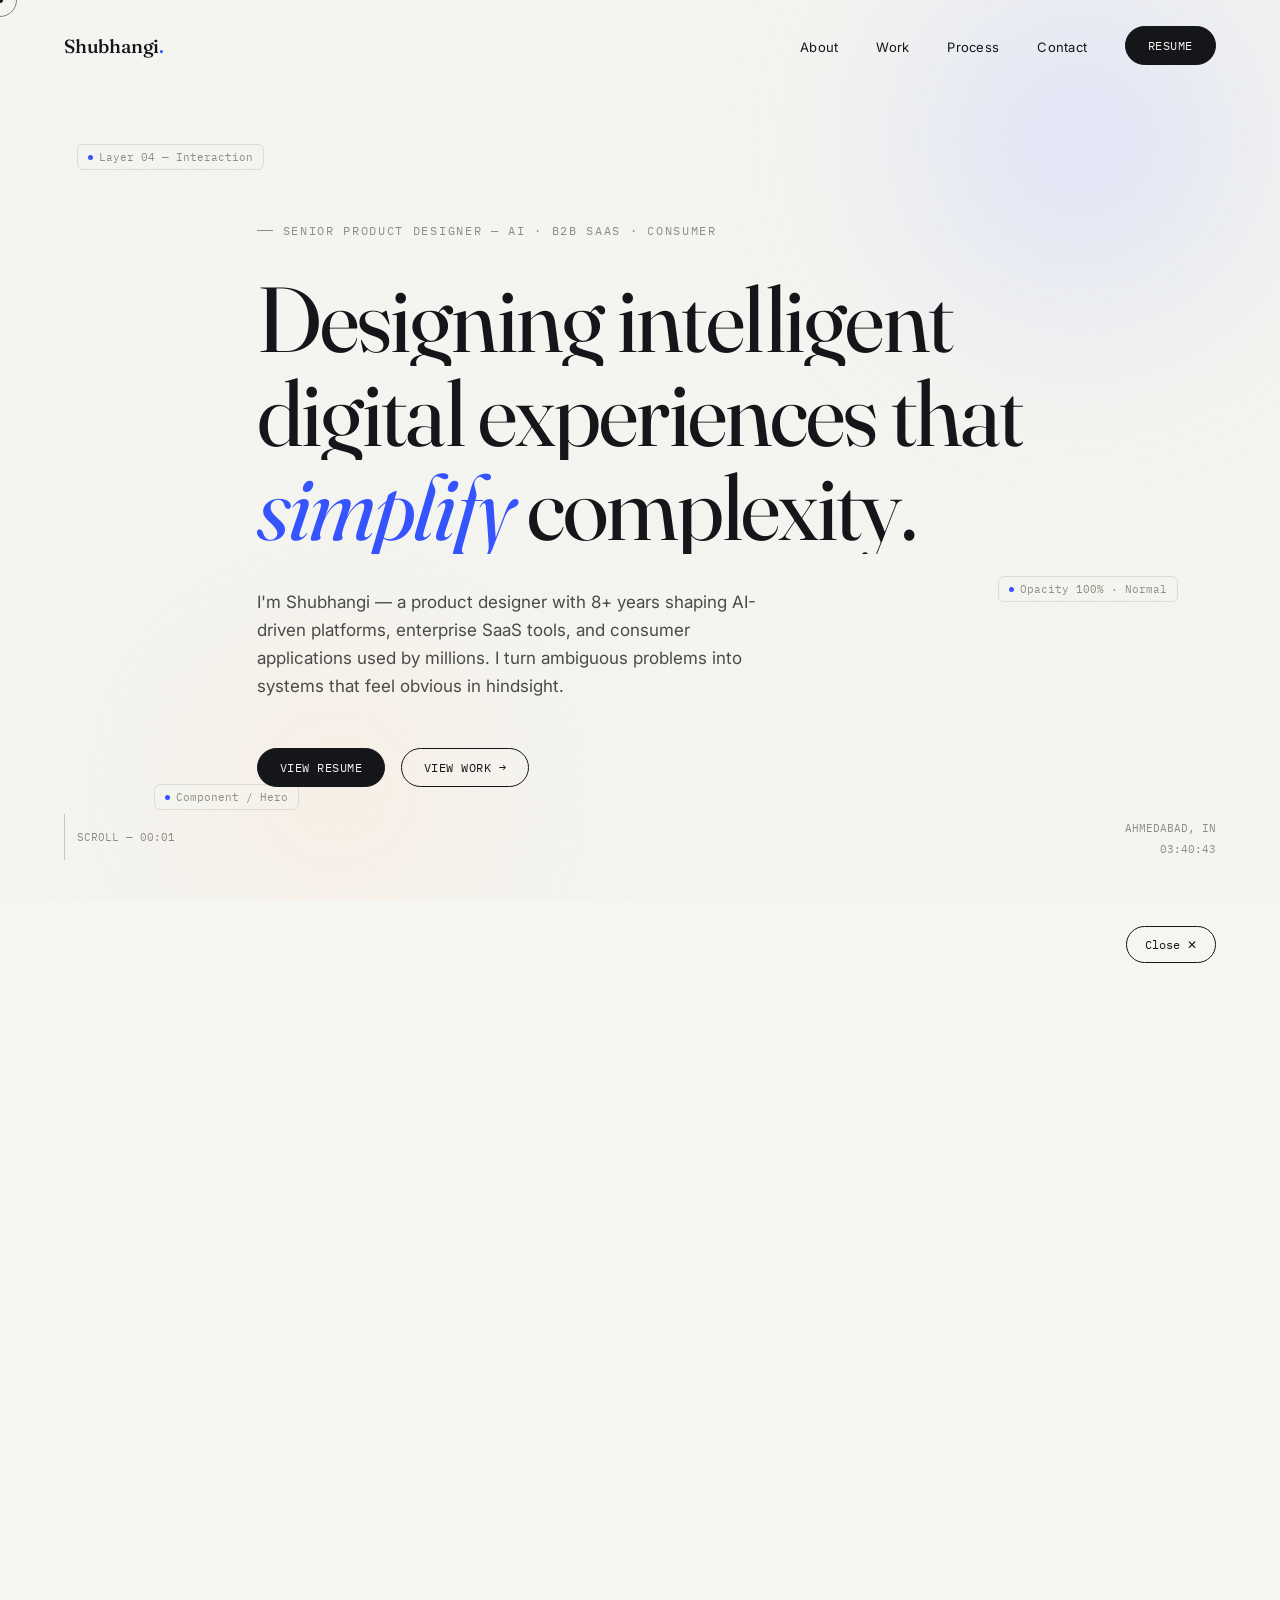
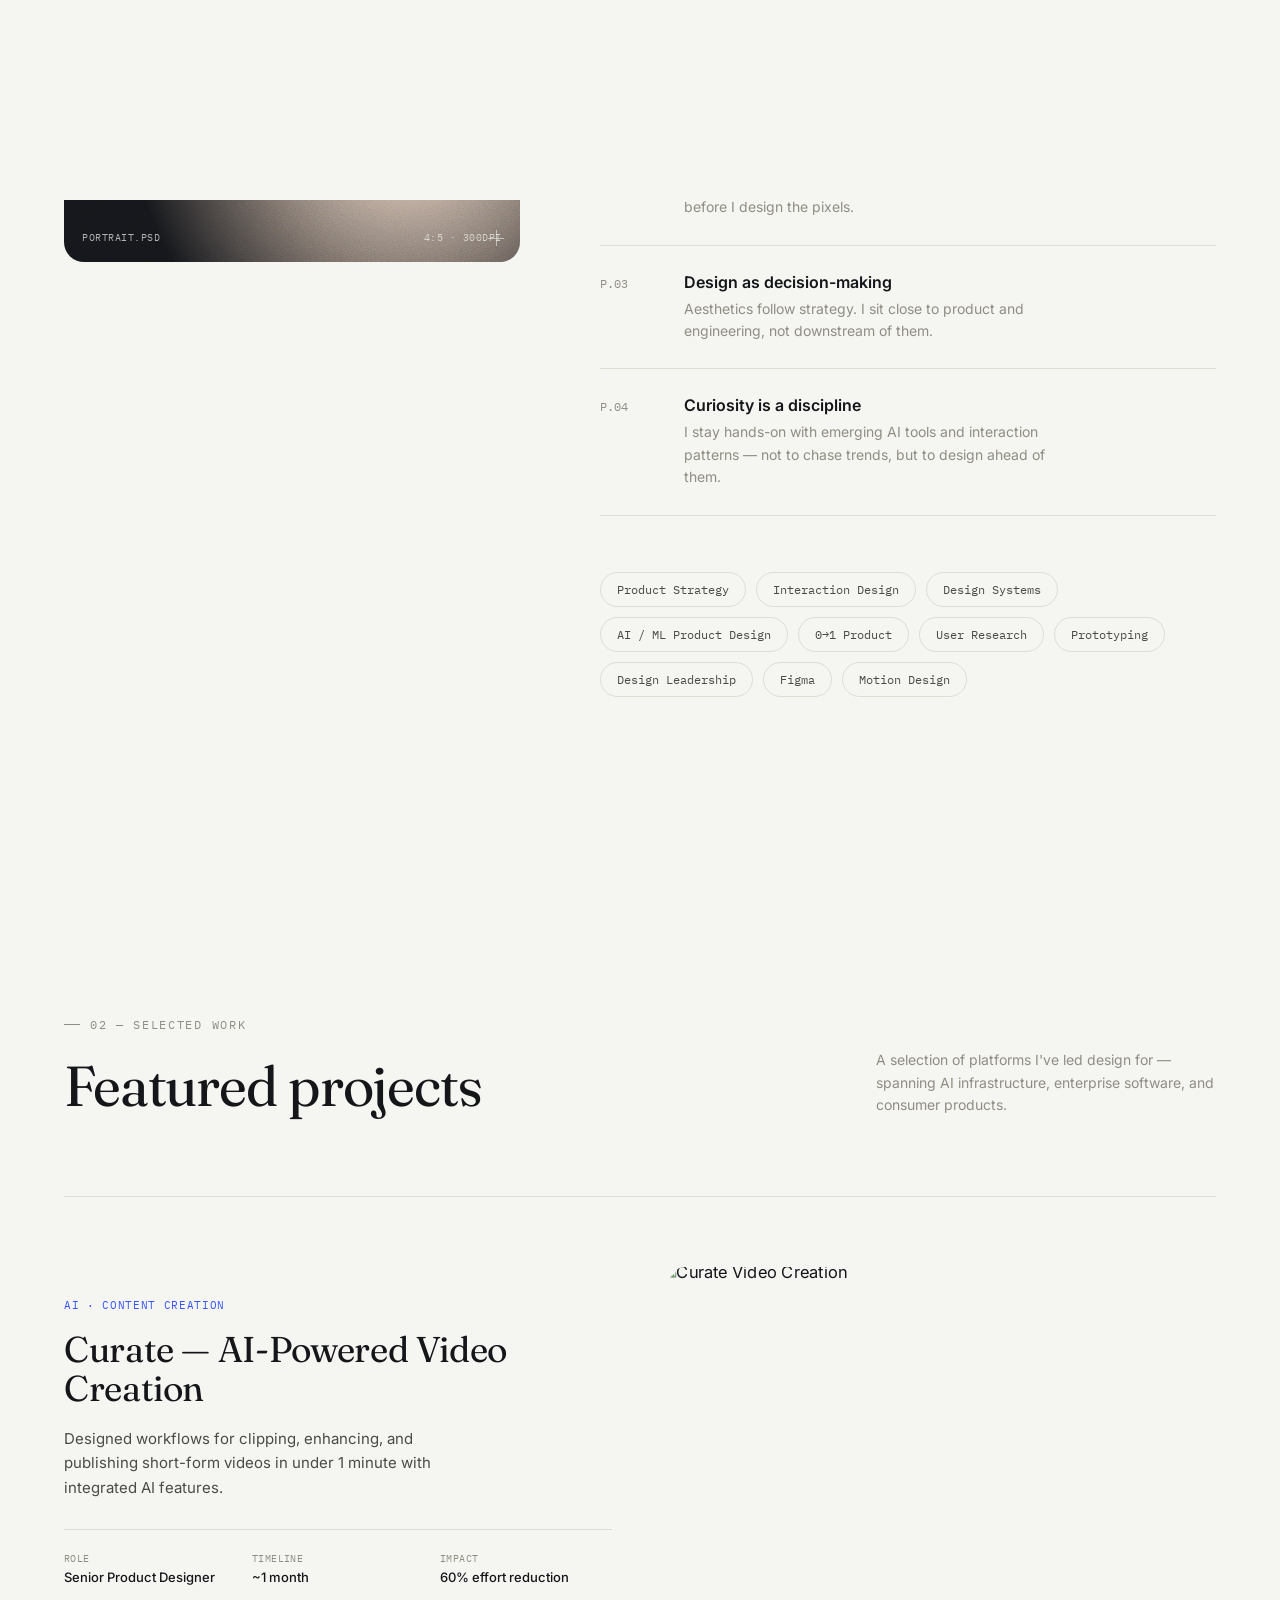
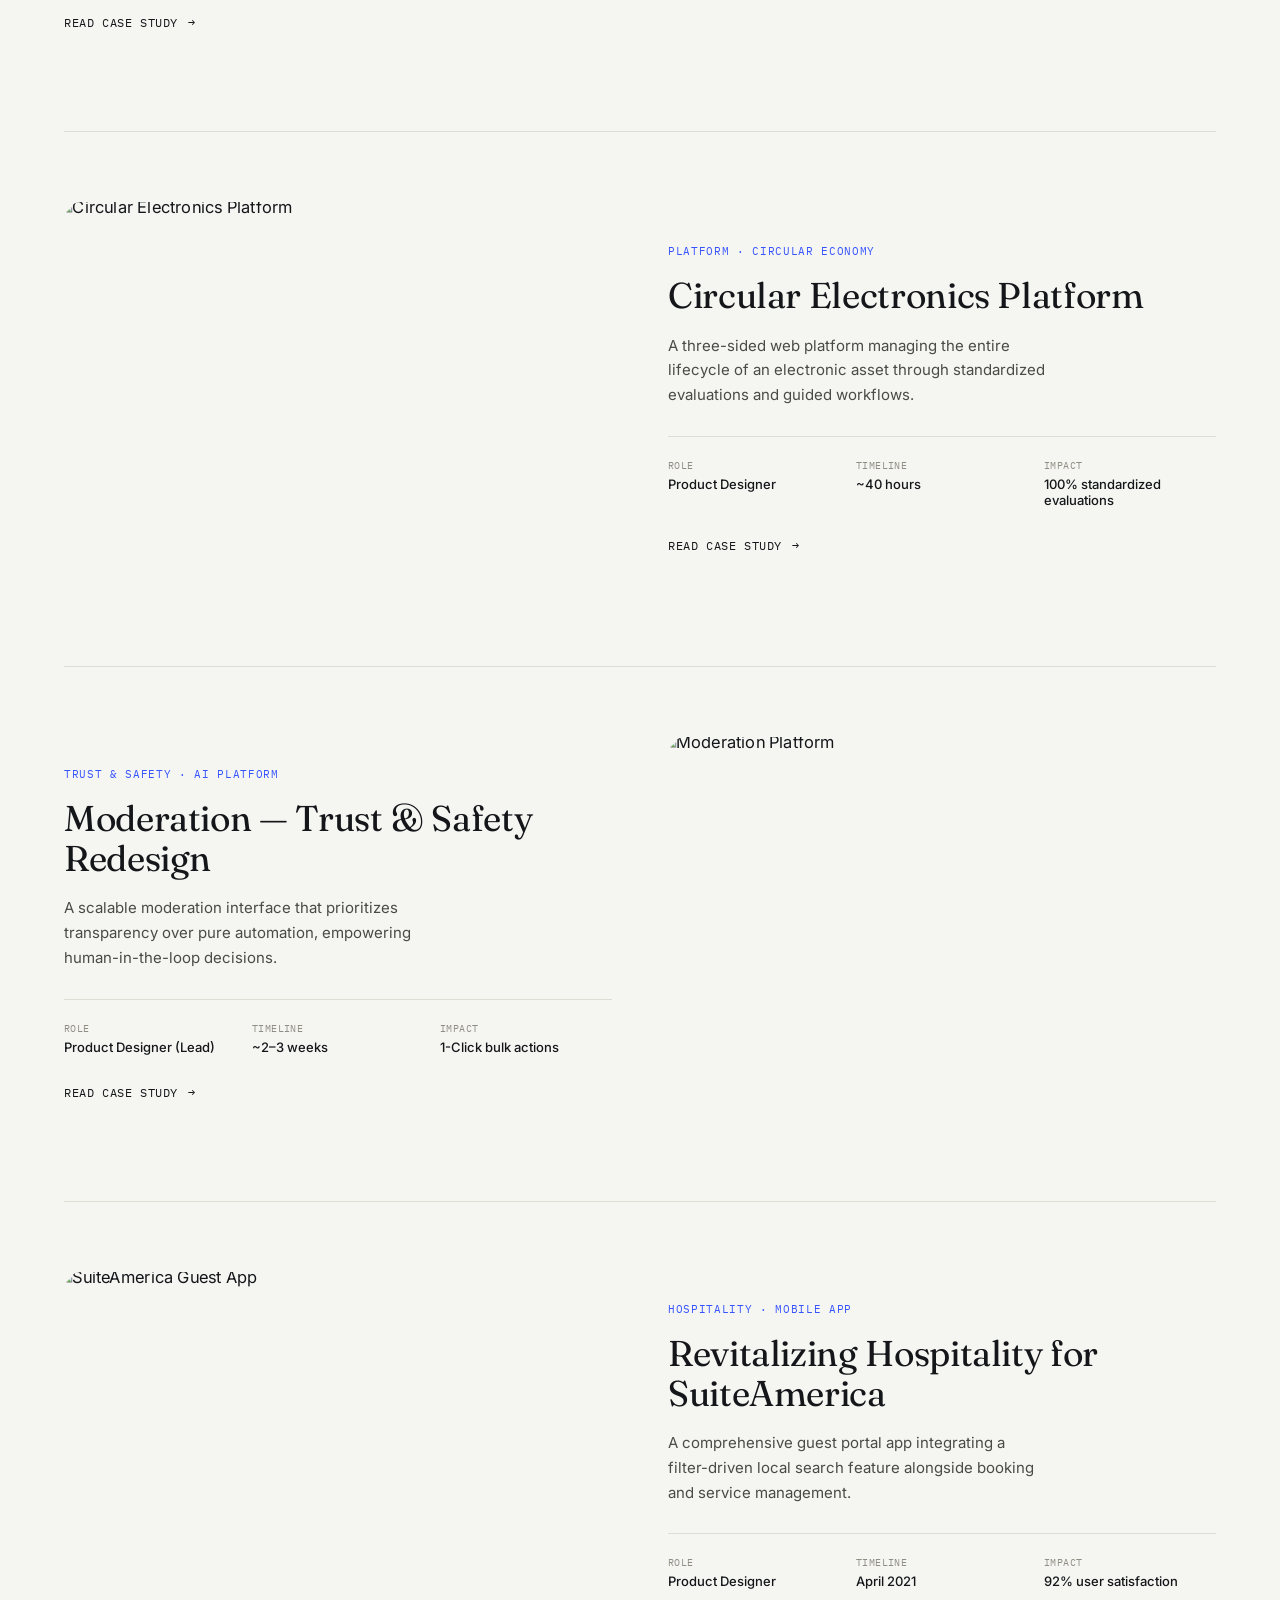
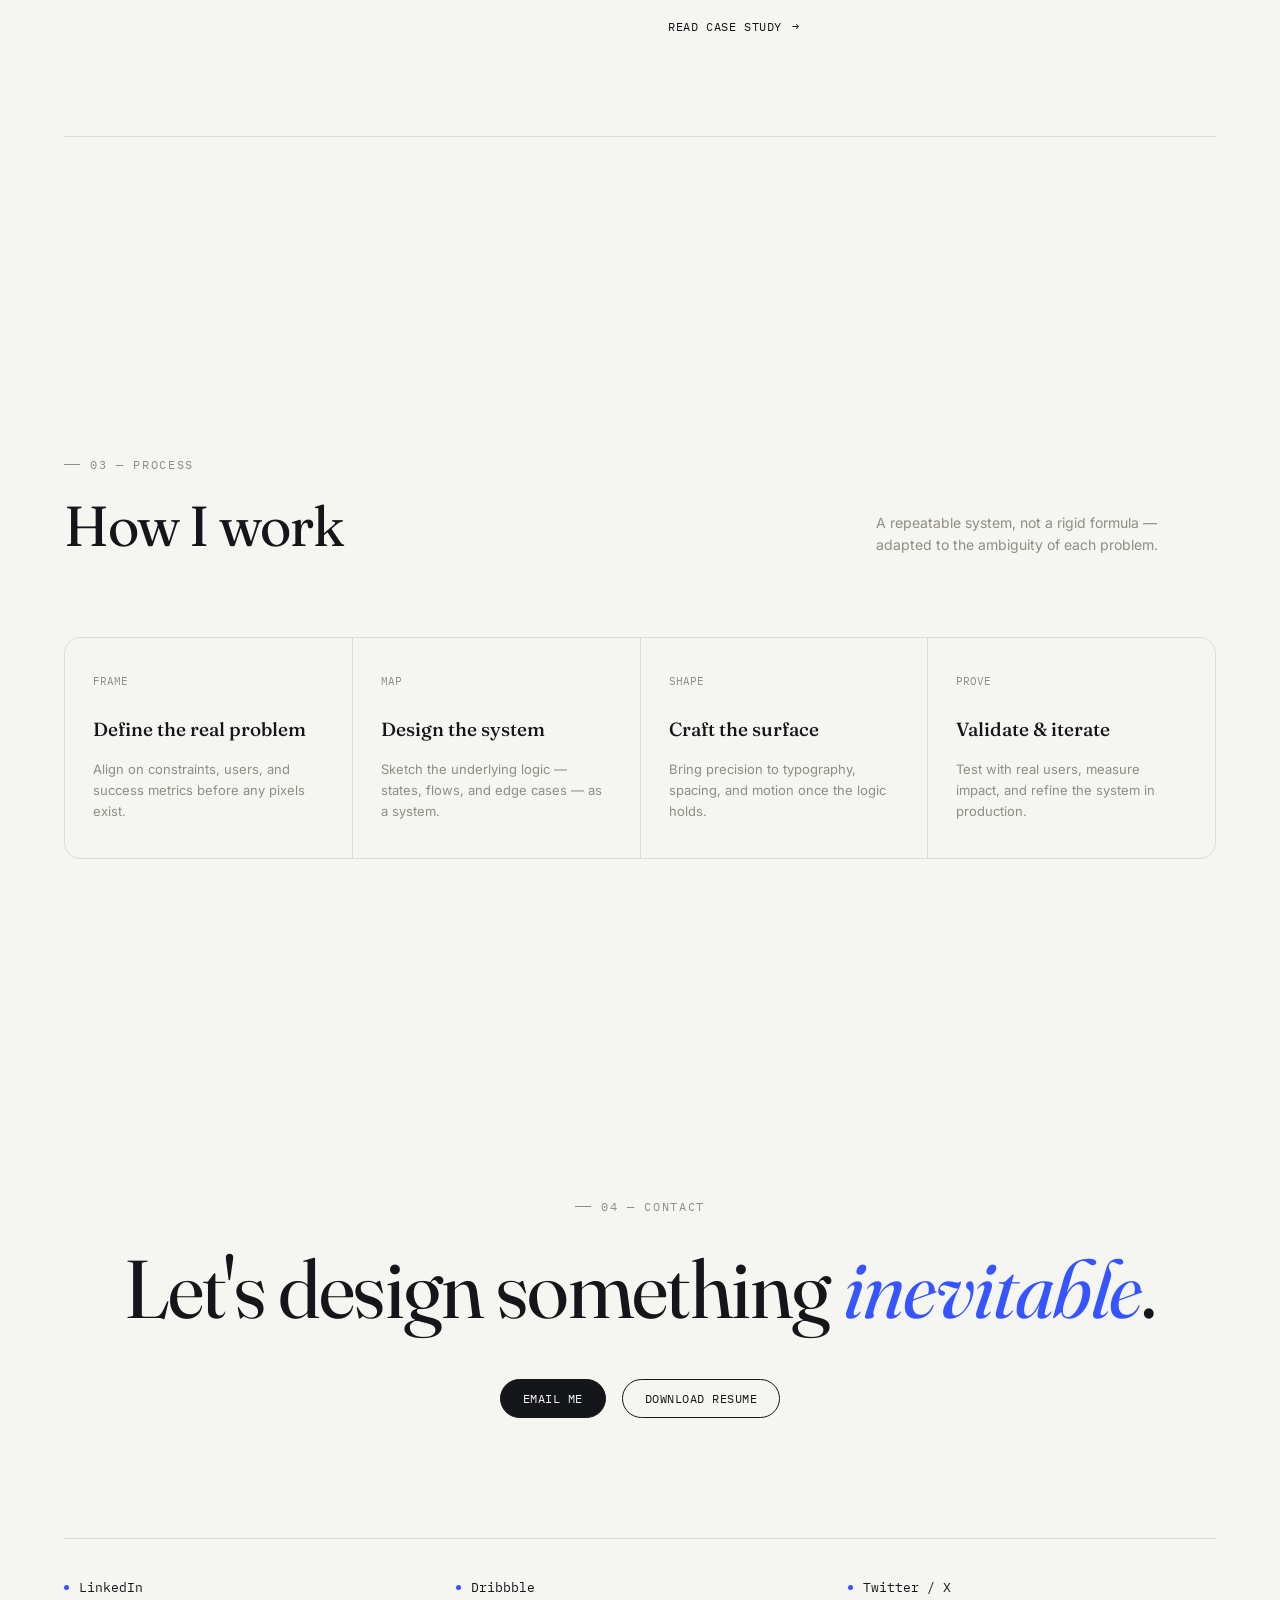
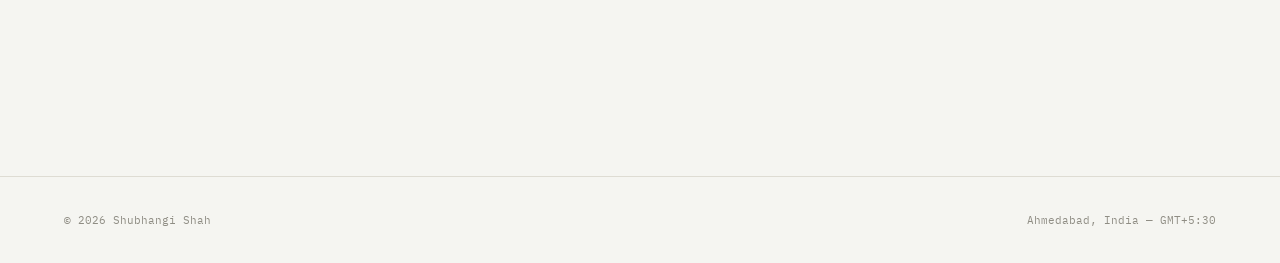
==== commit 9ea0c184: "Fix CSS loading and commit extracted style.css" ====
--- a/index.html
+++ b/index.html
@@ -10,1170 +10,7 @@
   <link
     href="https://fonts.googleapis.com/css2?family=Fraunces:ital,opsz,wght@0,9..144,300;0,9..144,400;0,9..144,500;0,9..144,600;1,9..144,400;1,9..144,500&family=Inter:wght@400;500;600&family=IBM+Plex+Mono:wght@400;500&display=swap"
     rel="stylesheet">
-  <style>
-    /* ============ TOKENS ============ */
-    :root {
-      --ink: #14161a;
-      --paper: #f5f5f1;
-      --paper-2: #eeede7;
-      --stone: #c9c7bd;
-      --stone-dim: #8f8d84;
-      --line: #dedcd3;
-      --signal: #3654ff;
-      --signal-dim: #3654ff1a;
-      --white: #ffffff;
-
-      --serif: 'Fraunces', serif;
-      --sans: 'Inter', -apple-system, sans-serif;
-      --mono: 'IBM Plex Mono', monospace;
-
-      --container: 1360px;
-      --pad: clamp(20px, 5vw, 64px);
-      --ease: cubic-bezier(.22, 1, .36, 1);
-    }
-
-    * {
-      margin: 0;
-      padding: 0;
-      box-sizing: border-box;
-    }
-
-    html {
-      scroll-behavior: smooth;
-    }
-
-    body {
-      background: var(--paper);
-      color: var(--ink);
-      font-family: var(--sans);
-      -webkit-font-smoothing: antialiased;
-      overflow-x: hidden;
-      cursor: none;
-    }
-
-    img {
-      display: block;
-      max-width: 100%;
-    }
-
-    a {
-      color: inherit;
-      text-decoration: none;
-    }
-
-    button {
-      font-family: inherit;
-      background: none;
-      border: none;
-      cursor: none;
-    }
-
-    ::selection {
-      background: var(--ink);
-      color: var(--paper);
-    }
-
-    @media (hover:none),
-    (pointer:coarse) {
-
-      body,
-      button,
-      a {
-        cursor: auto;
-      }
-
-      .cursor-dot,
-      .cursor-ring {
-        display: none;
-      }
-    }
-
-    /* grain overlay */
-    .grain {
-      position: fixed;
-      inset: 0;
-      pointer-events: none;
-      z-index: 9998;
-      opacity: .035;
-      mix-blend-mode: multiply;
-      background-image: url("data:image/svg+xml,%3Csvg xmlns='http://www.w3.org/2000/svg' width='120' height='120'%3E%3Cfilter id='n'%3E%3CfeTurbulence type='fractalNoise' baseFrequency='0.9' numOctaves='2' stitchTiles='stitch'/%3E%3C/filter%3E%3Crect width='100%25' height='100%25' filter='url(%23n)'/%3E%3C/svg%3E");
-    }
-
-    /* custom cursor */
-    .cursor-dot,
-    .cursor-ring {
-      position: fixed;
-      top: 0;
-      left: 0;
-      pointer-events: none;
-      z-index: 9999;
-      border-radius: 50%;
-      transform: translate(-50%, -50%);
-    }
-
-    .cursor-dot {
-      width: 6px;
-      height: 6px;
-      background: var(--ink);
-      transition: transform .15s var(--ease), background .3s;
-    }
-
-    .cursor-ring {
-      width: 34px;
-      height: 34px;
-      border: 1px solid var(--ink);
-      opacity: .5;
-      transition: width .3s var(--ease), height .3s var(--ease), opacity .3s, border-color .3s, background .3s;
-    }
-
-    .cursor-ring.big {
-      width: 70px;
-      height: 70px;
-      opacity: .9;
-      background: var(--paper);
-    }
-
-    .cursor-ring.signal {
-      border-color: var(--signal);
-    }
-
-    .cursor-coord {
-      position: fixed;
-      top: 0;
-      left: 0;
-      pointer-events: none;
-      z-index: 9999;
-      font-family: var(--mono);
-      font-size: 10px;
-      letter-spacing: .02em;
-      color: var(--stone-dim);
-      transform: translate(14px, -4px);
-      white-space: nowrap;
-    }
-
-    /* scroll progress */
-    .progress {
-      position: fixed;
-      top: 0;
-      left: 0;
-      height: 2px;
-      background: var(--ink);
-      z-index: 9997;
-      width: 0%;
-      transition: width .05s linear;
-    }
-
-    /* ============ LAYOUT UTILITIES ============ */
-    .wrap {
-      max-width: var(--container);
-      margin: 0 auto;
-      padding-left: var(--pad);
-      padding-right: var(--pad);
-    }
-
-    section {
-      position: relative;
-    }
-
-    .eyebrow {
-      font-family: var(--mono);
-      font-size: 12px;
-      letter-spacing: .14em;
-      text-transform: uppercase;
-      color: var(--stone-dim);
-      display: flex;
-      align-items: center;
-      gap: 10px;
-    }
-
-    .eyebrow::before {
-      content: '';
-      width: 16px;
-      height: 1px;
-      background: var(--stone-dim);
-    }
-
-    /* reveal-on-scroll */
-    .reveal {
-      opacity: 0;
-      transform: translateY(28px);
-      transition: opacity .9s var(--ease), transform .9s var(--ease);
-    }
-
-    .reveal.in {
-      opacity: 1;
-      transform: translateY(0);
-    }
-
-    .reveal-line {
-      overflow: hidden;
-      display: block;
-    }
-
-    .reveal-line>span {
-      display: inline-block;
-      transform: translateY(110%);
-      transition: transform .85s var(--ease);
-    }
-
-    .reveal-line.in>span {
-      transform: translateY(0);
-    }
-
-    /* ============ NAV ============ */
-    header {
-      position: fixed;
-      top: 0;
-      left: 0;
-      right: 0;
-      z-index: 500;
-      padding: 26px var(--pad);
-      display: flex;
-      align-items: center;
-      justify-content: space-between;
-      mix-blend-mode: normal;
-    }
-
-    .logo {
-      font-family: var(--serif);
-      font-size: 19px;
-      font-weight: 500;
-      letter-spacing: -.01em;
-    }
-
-    .logo span {
-      color: var(--signal);
-    }
-
-    nav ul {
-      display: flex;
-      gap: 38px;
-      list-style: none;
-    }
-
-    nav a {
-      font-size: 13px;
-      letter-spacing: .02em;
-      position: relative;
-      padding-bottom: 3px;
-    }
-
-    nav a::after {
-      content: '';
-      position: absolute;
-      left: 0;
-      bottom: 0;
-      width: 0;
-      height: 1px;
-      background: var(--ink);
-      transition: width .35s var(--ease);
-    }
-
-    nav a:hover::after {
-      width: 100%;
-    }
-
-    .nav-links {
-      display: flex;
-      align-items: center;
-      gap: 38px;
-    }
-
-    .btn {
-      font-family: var(--mono);
-      font-size: 12px;
-      letter-spacing: .04em;
-      text-transform: uppercase;
-      border: 1px solid var(--ink);
-      padding: 11px 22px;
-      border-radius: 100px;
-      display: inline-flex;
-      align-items: center;
-      gap: 8px;
-      transition: background .35s var(--ease), color .35s var(--ease);
-      position: relative;
-      overflow: hidden;
-    }
-
-    .btn.filled {
-      background: var(--ink);
-      color: var(--paper);
-    }
-
-    .btn.filled:hover {
-      background: var(--signal);
-      border-color: var(--signal);
-    }
-
-    .btn:not(.filled):hover {
-      background: var(--ink);
-      color: var(--paper);
-    }
-
-    .magnetic {
-      will-change: transform;
-    }
-
-    /* ============ HERO ============ */
-    .hero {
-      min-height: 100vh;
-      display: flex;
-      flex-direction: column;
-      justify-content: center;
-      padding-top: 110px;
-      position: relative;
-      overflow: hidden;
-    }
-
-    .hero-bg {
-      position: absolute;
-      inset: 0;
-      z-index: -1;
-    }
-
-    .blob {
-      position: absolute;
-      border-radius: 50%;
-      filter: blur(70px);
-      opacity: .55;
-      will-change: transform;
-    }
-
-    .blob-1 {
-      width: 520px;
-      height: 520px;
-      background: radial-gradient(circle, #c9d2ff 0%, transparent 70%);
-      top: -120px;
-      right: -60px;
-    }
-
-    .blob-2 {
-      width: 420px;
-      height: 420px;
-      background: radial-gradient(circle, #ffe8d6 0%, transparent 70%);
-      bottom: -100px;
-      left: 10%;
-    }
-
-    .layer-tag {
-      position: absolute;
-      font-family: var(--mono);
-      font-size: 10.5px;
-      color: var(--stone-dim);
-      border: 1px solid var(--line);
-      border-radius: 6px;
-      padding: 5px 10px;
-      background: rgba(245, 245, 241, .6);
-      backdrop-filter: blur(6px);
-      display: flex;
-      align-items: center;
-      gap: 6px;
-      animation: float 7s ease-in-out infinite;
-    }
-
-    .layer-tag i {
-      width: 5px;
-      height: 5px;
-      border-radius: 50%;
-      background: var(--signal);
-      display: inline-block;
-    }
-
-    .tag-a {
-      top: 16%;
-      left: 6%;
-      animation-delay: .2s;
-    }
-
-    .tag-b {
-      top: 64%;
-      right: 8%;
-      animation-delay: 1.4s;
-    }
-
-    .tag-c {
-      bottom: 10%;
-      left: 12%;
-      animation-delay: .8s;
-    }
-
-    @keyframes float {
-
-      0%,
-      100% {
-        transform: translateY(0);
-      }
-
-      50% {
-        transform: translateY(-14px);
-      }
-    }
-
-    .hero-eyebrow {
-      margin-bottom: 34px;
-    }
-
-    h1.hero-title {
-      font-family: var(--serif);
-      font-weight: 400;
-      letter-spacing: -.02em;
-      font-size: clamp(42px, 7.2vw, 108px);
-      line-height: 1.02;
-      max-width: 16ch;
-    }
-
-    h1.hero-title em {
-      font-style: italic;
-      font-weight: 400;
-      color: var(--signal);
-    }
-
-    .hero-sub {
-      margin-top: 34px;
-      max-width: 520px;
-      font-size: 17px;
-      line-height: 1.65;
-      color: #4a4a46;
-    }
-
-    .hero-actions {
-      display: flex;
-      gap: 16px;
-      margin-top: 48px;
-      align-items: center;
-      flex-wrap: wrap;
-    }
-
-    .scroll-indicator {
-      position: absolute;
-      bottom: 40px;
-      left: var(--pad);
-      display: flex;
-      align-items: center;
-      gap: 12px;
-      font-family: var(--mono);
-      font-size: 11px;
-      color: var(--stone-dim);
-    }
-
-    .scroll-line {
-      width: 1px;
-      height: 46px;
-      background: var(--stone);
-      position: relative;
-      overflow: hidden;
-    }
-
-    .scroll-line::after {
-      content: '';
-      position: absolute;
-      top: -100%;
-      left: 0;
-      width: 100%;
-      height: 100%;
-      background: var(--ink);
-      animation: scrollmove 2.2s ease-in-out infinite;
-    }
-
-    @keyframes scrollmove {
-      0% {
-        top: -100%;
-      }
-
-      50% {
-        top: 100%;
-      }
-
-      50.01% {
-        top: -100%;
-      }
-
-      100% {
-        top: -100%;
-      }
-    }
-
-    .hero-meta {
-      position: absolute;
-      bottom: 40px;
-      right: var(--pad);
-      text-align: right;
-      font-family: var(--mono);
-      font-size: 11px;
-      color: var(--stone-dim);
-      line-height: 1.9;
-    }
-
-    /* ============ MARQUEE ============ */
-    .marquee-wrap {
-      border-top: 1px solid var(--line);
-      border-bottom: 1px solid var(--line);
-      padding: 26px 0;
-      overflow: hidden;
-      white-space: nowrap;
-      background: var(--paper-2);
-    }
-
-    .marquee {
-      display: inline-flex;
-      animation: scroll-x 28s linear infinite;
-    }
-
-    .marquee span {
-      font-family: var(--mono);
-      font-size: 13px;
-      letter-spacing: .05em;
-      color: var(--stone-dim);
-      padding: 0 40px;
-      text-transform: uppercase;
-    }
-
-    @keyframes scroll-x {
-      from {
-        transform: translateX(0);
-      }
-
-      to {
-        transform: translateX(-50%);
-      }
-    }
-
-    /* ============ SECTION SPACING ============ */
-    .section {
-      padding: 160px 0;
-    }
-
-    .section-head {
-      display: flex;
-      justify-content: space-between;
-      align-items: flex-end;
-      gap: 40px;
-      margin-bottom: 80px;
-      flex-wrap: wrap;
-    }
-
-    h2.section-title {
-      font-family: var(--serif);
-      font-weight: 400;
-      font-size: clamp(32px, 4.4vw, 58px);
-      letter-spacing: -.02em;
-      line-height: 1.08;
-      max-width: 14ch;
-    }
-
-    .section-note {
-      max-width: 340px;
-      font-size: 14px;
-      color: var(--stone-dim);
-      line-height: 1.6;
-    }
-
-    /* ============ ABOUT ============ */
-    .about-grid {
-      display: grid;
-      grid-template-columns: .85fr 1.15fr;
-      gap: 80px;
-      align-items: start;
-    }
-
-    .about-portrait {
-      position: sticky;
-      top: 120px;
-      aspect-ratio: 4/5;
-      border-radius: 20px;
-      overflow: hidden;
-      background:
-        radial-gradient(circle at 30% 20%, #e2e6ff 0%, transparent 55%),
-        radial-gradient(circle at 75% 75%, #ffe4cf 0%, transparent 50%),
-        linear-gradient(160deg, #1c1e24, #14161a 60%);
-      position: relative;
-    }
-
-    .about-portrait::before {
-      content: '';
-      position: absolute;
-      inset: 0;
-      background-image: url("data:image/svg+xml,%3Csvg xmlns='http://www.w3.org/2000/svg' width='120' height='120'%3E%3Cfilter id='n'%3E%3CfeTurbulence type='fractalNoise' baseFrequency='0.85' numOctaves='2'/%3E%3C/filter%3E%3Crect width='100%25' height='100%25' filter='url(%23n)' opacity='.35'/%3E%3C/svg%3E");
-      mix-blend-mode: overlay;
-    }
-
-    .about-portrait .frame-tag {
-      position: absolute;
-      bottom: 18px;
-      left: 18px;
-      right: 18px;
-      display: flex;
-      justify-content: space-between;
-      font-family: var(--mono);
-      font-size: 10px;
-      color: rgba(245, 245, 241, .7);
-      letter-spacing: .05em;
-    }
-
-    .about-portrait .crosshair {
-      position: absolute;
-      width: 16px;
-      height: 16px;
-    }
-
-    .about-portrait .crosshair::before,
-    .about-portrait .crosshair::after {
-      content: '';
-      position: absolute;
-      background: rgba(245, 245, 241, .55);
-    }
-
-    .about-portrait .crosshair::before {
-      width: 100%;
-      height: 1px;
-      top: 50%;
-    }
-
-    .about-portrait .crosshair::after {
-      height: 100%;
-      width: 1px;
-      left: 50%;
-    }
-
-    .about-portrait .cr-tl {
-      top: 16px;
-      left: 16px;
-    }
-
-    .about-portrait .cr-br {
-      bottom: 16px;
-      right: 16px;
-    }
-
-    .about-copy p.lede {
-      font-family: var(--serif);
-      font-size: clamp(22px, 2.4vw, 30px);
-      line-height: 1.5;
-      font-weight: 400;
-      letter-spacing: -.01em;
-      margin-bottom: 56px;
-    }
-
-    .about-copy p.lede em {
-      font-style: italic;
-      color: var(--signal);
-    }
-
-    .stat-row {
-      display: grid;
-      grid-template-columns: repeat(3, 1fr);
-      gap: 24px;
-      padding: 32px 0;
-      border-top: 1px solid var(--line);
-    }
-
-    .stat-row .num {
-      font-family: var(--serif);
-      font-size: 38px;
-      letter-spacing: -.02em;
-    }
-
-    .stat-row .label {
-      font-family: var(--mono);
-      font-size: 11px;
-      color: var(--stone-dim);
-      margin-top: 6px;
-      text-transform: uppercase;
-      letter-spacing: .05em;
-    }
-
-    .philosophy-list {
-      margin-top: 56px;
-      border-top: 1px solid var(--line);
-    }
-
-    .philosophy-item {
-      display: grid;
-      grid-template-columns: 60px 1fr;
-      gap: 24px;
-      padding: 26px 0;
-      border-bottom: 1px solid var(--line);
-    }
-
-    .philosophy-item .idx {
-      font-family: var(--mono);
-      font-size: 12px;
-      color: var(--stone-dim);
-      padding-top: 4px;
-    }
-
-    .philosophy-item h4 {
-      font-family: var(--sans);
-      font-weight: 600;
-      font-size: 16px;
-      margin-bottom: 6px;
-    }
-
-    .philosophy-item p {
-      font-size: 14px;
-      color: var(--stone-dim);
-      line-height: 1.6;
-      max-width: 44ch;
-    }
-
-    .skills-cloud {
-      display: flex;
-      flex-wrap: wrap;
-      gap: 10px;
-      margin-top: 56px;
-    }
-
-    .skill-chip {
-      font-family: var(--mono);
-      font-size: 12px;
-      padding: 9px 16px;
-      border: 1px solid var(--line);
-      border-radius: 100px;
-      color: #4a4a46;
-      transition: border-color .3s, color .3s, background .3s;
-    }
-
-    .skill-chip:hover {
-      border-color: var(--ink);
-      background: var(--ink);
-      color: var(--paper);
-    }
-
-    /* ============ PROJECTS ============ */
-    .project-card {
-      display: grid;
-      grid-template-columns: 1fr 1fr;
-      gap: 56px;
-      align-items: center;
-      padding: 70px 0;
-      border-top: 1px solid var(--line);
-      cursor: none;
-    }
-
-    .project-card:last-child {
-      border-bottom: 1px solid var(--line);
-    }
-
-    .project-media {
-      position: relative;
-      border-radius: 18px;
-      overflow: hidden;
-      aspect-ratio: 16/11.5;
-    }
-
-    .project-media img {
-      width: 100%;
-      height: 100%;
-      object-fit: cover;
-      transform: scale(1.03);
-      transition: transform 1s var(--ease), filter .8s var(--ease);
-    }
-
-    .project-card:hover .project-media img {
-      transform: scale(1.1);
-    }
-
-    .project-media .tagfloat {
-      position: absolute;
-      top: 16px;
-      left: 16px;
-      font-family: var(--mono);
-      font-size: 10px;
-      background: rgba(20, 22, 26, .55);
-      color: var(--paper);
-      padding: 6px 11px;
-      border-radius: 100px;
-      backdrop-filter: blur(6px);
-      opacity: 0;
-      transform: translateY(-6px);
-      transition: opacity .4s var(--ease), transform .4s var(--ease);
-    }
-
-    .project-card:hover .tagfloat {
-      opacity: 1;
-      transform: translateY(0);
-    }
-
-    .project-info .p-cat {
-      font-family: var(--mono);
-      font-size: 11px;
-      color: var(--signal);
-      letter-spacing: .06em;
-      text-transform: uppercase;
-      margin-bottom: 18px;
-    }
-
-    .project-info h3 {
-      font-family: var(--serif);
-      font-size: clamp(26px, 2.8vw, 40px);
-      font-weight: 400;
-      letter-spacing: -.01em;
-      line-height: 1.1;
-      margin-bottom: 18px;
-    }
-
-    .project-info p.summary {
-      font-size: 15px;
-      color: #4a4a46;
-      line-height: 1.65;
-      max-width: 42ch;
-      margin-bottom: 28px;
-    }
-
-    .meta-grid {
-      display: grid;
-      grid-template-columns: repeat(3, 1fr);
-      gap: 16px;
-      padding-top: 22px;
-      border-top: 1px solid var(--line);
-    }
-
-    .meta-grid .mk {
-      font-family: var(--mono);
-      font-size: 10px;
-      color: var(--stone-dim);
-      text-transform: uppercase;
-      letter-spacing: .04em;
-      margin-bottom: 4px;
-    }
-
-    .meta-grid .mv {
-      font-size: 13px;
-      font-weight: 500;
-    }
-
-    .project-info .open-link {
-      margin-top: 30px;
-      display: inline-flex;
-      align-items: center;
-      gap: 10px;
-      font-family: var(--mono);
-      font-size: 12px;
-      text-transform: uppercase;
-      letter-spacing: .05em;
-    }
-
-    .project-info .open-link .arrow {
-      transition: transform .35s var(--ease);
-    }
-
-    .project-card:hover .open-link .arrow {
-      transform: translateX(6px);
-    }
-
-    .project-card:nth-child(even) {
-      grid-template-columns: 1fr 1fr;
-    }
-
-    .project-card:nth-child(even) .project-media {
-      order: 2;
-    }
-
-    /* ============ PROCESS ============ */
-    .process-grid {
-      display: grid;
-      grid-template-columns: repeat(4, 1fr);
-      gap: 1px;
-      background: var(--line);
-      border: 1px solid var(--line);
-      border-radius: 16px;
-      overflow: hidden;
-    }
-
-    .process-cell {
-      background: var(--paper);
-      padding: 36px 28px;
-      min-height: 220px;
-      display: flex;
-      flex-direction: column;
-      justify-content: space-between;
-    }
-
-    .process-cell .pc-num {
-      font-family: var(--mono);
-      font-size: 11px;
-      color: var(--stone-dim);
-    }
-
-    .process-cell h4 {
-      font-family: var(--serif);
-      font-size: 19px;
-      font-weight: 500;
-      margin: 22px 0 10px;
-    }
-
-    .process-cell p {
-      font-size: 13px;
-      color: var(--stone-dim);
-      line-height: 1.6;
-    }
-
-    /* ============ CTA / CONTACT ============ */
-    .cta-section {
-      padding: 180px 0;
-      text-align: center;
-      position: relative;
-    }
-
-    .cta-section h2 {
-      font-family: var(--serif);
-      font-weight: 400;
-      font-size: clamp(38px, 6.4vw, 92px);
-      letter-spacing: -.02em;
-      line-height: 1.04;
-    }
-
-    .cta-section h2 em {
-      font-style: italic;
-      color: var(--signal);
-    }
-
-    .cta-actions {
-      margin-top: 48px;
-      display: flex;
-      justify-content: center;
-      gap: 16px;
-    }
-
-    .contact-grid {
-      margin-top: 120px;
-      display: grid;
-      grid-template-columns: repeat(3, 1fr);
-      gap: 24px;
-      border-top: 1px solid var(--line);
-      padding-top: 40px;
-    }
-
-    .contact-grid a {
-      font-family: var(--mono);
-      font-size: 13px;
-      display: flex;
-      align-items: center;
-      gap: 10px;
-    }
-
-    .contact-grid a i {
-      width: 5px;
-      height: 5px;
-      border-radius: 50%;
-      background: var(--signal);
-    }
-
-    footer {
-      padding: 36px var(--pad);
-      display: flex;
-      justify-content: space-between;
-      align-items: center;
-      border-top: 1px solid var(--line);
-      font-family: var(--mono);
-      font-size: 11px;
-      color: var(--stone-dim);
-    }
-
-    /* ============ CASE STUDY OVERLAY ============ */
-    .overlay {
-      position: fixed;
-      inset: 0;
-      z-index: 1000;
-      background: var(--paper);
-      transform: translateY(100%);
-      transition: transform .7s var(--ease);
-      overflow-y: auto;
-    }
-
-    .overlay.open {
-      transform: translateY(0);
-    }
-
-    .overlay-inner {
-      max-width: 980px;
-      margin: 0 auto;
-      padding: 120px var(--pad) 160px;
-    }
-
-    .overlay-close {
-      position: fixed;
-      top: 26px;
-      right: var(--pad);
-      z-index: 1001;
-      font-family: var(--mono);
-      font-size: 12px;
-      display: flex;
-      align-items: center;
-      gap: 10px;
-      border: 1px solid var(--ink);
-      padding: 10px 18px;
-      border-radius: 100px;
-      background: var(--paper);
-    }
-
-    .cs-cat {
-      font-family: var(--mono);
-      font-size: 11px;
-      color: var(--signal);
-      text-transform: uppercase;
-      letter-spacing: .06em;
-      margin-bottom: 20px;
-    }
-
-    .cs-title {
-      font-family: var(--serif);
-      font-size: clamp(34px, 5.4vw, 64px);
-      font-weight: 400;
-      letter-spacing: -.02em;
-      line-height: 1.06;
-      max-width: 16ch;
-      margin-bottom: 40px;
-    }
-
-    .cs-hero-img {
-      width: 100%;
-      aspect-ratio: 16/9;
-      border-radius: 16px;
-      overflow: hidden;
-      margin-bottom: 60px;
-    }
-
-    .cs-hero-img img {
-      width: 100%;
-      height: 100%;
-      object-fit: cover;
-    }
-
-    .cs-meta-row {
-      display: grid;
-      grid-template-columns: repeat(4, 1fr);
-      gap: 20px;
-      padding: 28px 0;
-      border-top: 1px solid var(--line);
-      border-bottom: 1px solid var(--line);
-      margin-bottom: 60px;
-    }
-
-    .cs-meta-row .mk {
-      font-family: var(--mono);
-      font-size: 10px;
-      color: var(--stone-dim);
-      text-transform: uppercase;
-      margin-bottom: 6px;
-    }
-
-    .cs-body {
-      display: grid;
-      grid-template-columns: .7fr 1.3fr;
-      gap: 60px;
-      margin-bottom: 60px;
-    }
-
-    .cs-body h4 {
-      font-family: var(--serif);
-      font-size: 20px;
-      font-weight: 500;
-    }
-
-    .cs-body p {
-      font-size: 15px;
-      line-height: 1.75;
-      color: #3d3d3a;
-      max-width: 56ch;
-    }
-
-    .cs-stats {
-      display: grid;
-      grid-template-columns: repeat(3, 1fr);
-      gap: 24px;
-      margin-bottom: 60px;
-    }
-
-    .cs-stats .box {
-      border: 1px solid var(--line);
-      border-radius: 14px;
-      padding: 28px;
-    }
-
-    .cs-stats .num {
-      font-family: var(--serif);
-      font-size: 36px;
-      letter-spacing: -.02em;
-      color: var(--signal);
-    }
-
-    .cs-stats .lbl {
-      font-family: var(--mono);
-      font-size: 11px;
-      color: var(--stone-dim);
-      margin-top: 8px;
-    }
-
-    .cs-gallery {
-      display: grid;
-      grid-template-columns: 1fr 1fr;
-      gap: 20px;
-    }
-
-    .cs-gallery img {
-      width: 100%;
-      aspect-ratio: 4/3;
-      object-fit: cover;
-      border-radius: 12px;
-    }
-
-    /* ============ RESPONSIVE ============ */
-    @media (max-width:980px) {
-      nav ul {
-        display: none;
-      }
-
-      .about-grid {
-        grid-template-columns: 1fr;
-      }
-
-      .about-portrait {
-        position: relative;
-        top: 0;
-        aspect-ratio: 16/10;
-      }
-
-      .project-card {
-        grid-template-columns: 1fr;
-      }
-
-      .project-card:nth-child(even) .project-media {
-        order: 0;
-      }
-
-      .process-grid {
-        grid-template-columns: 1fr 1fr;
-      }
-
-      .contact-grid {
-        grid-template-columns: 1fr;
-      }
-
-      .cs-meta-row {
-        grid-template-columns: 1fr 1fr;
-      }
-
-      .cs-body {
-        grid-template-columns: 1fr;
-      }
-
-      .cs-stats {
-        grid-template-columns: 1fr;
-      }
-
-      .cs-gallery {
-        grid-template-columns: 1fr;
-      }
-    }
-
-    @media (prefers-reduced-motion: reduce) {
-      * {
-        animation-duration: .001ms !important;
-        transition-duration: .001ms !important;
-      }
-    }
-  </style>
+  <link rel="stylesheet" type="text/css" href="style.css">
 </head>
 
 <body>
@@ -1338,95 +175,123 @@
           software, and consumer products.</p>
       </div>
 
+      
       <!-- Project 1 -->
-      <div class="project-card reveal" data-case="orbit">
+      <div class="project-card reveal" data-case="curate">
         <div class="project-media">
-          <img src="https://images.unsplash.com/photo-1551288049-bebda4e38f71?q=80&w=1400&auto=format&fit=crop"
-            alt="Orbit analytics platform interface">
-          <span class="tagfloat">Layer 12 — Cover / Orbit</span>
+          <img src="https://images.unsplash.com/photo-1611162617474-5b21e879e113?q=80&w=1400&auto=format&fit=crop"
+            alt="Curate Video Creation">
+          <span class="tagfloat">Layer 12 — Cover / Curate</span>
         </div>
         <div class="project-info">
-          <div class="p-cat">AI · B2B SaaS Platform</div>
-          <h3>Orbit — Analytics for AI teams</h3>
-          <p class="summary">A real-time analytics workspace that helps ML teams monitor model behaviour and catch drift
-            before it reaches production.</p>
+          <div class="p-cat">AI · Content Creation</div>
+          <h3>Curate — AI-Powered Video Creation</h3>
+          <p class="summary">Designed workflows for clipping, enhancing, and publishing short-form videos in under 1 minute with integrated AI features.</p>
           <div class="meta-grid">
             <div>
               <div class="mk">Role</div>
-              <div class="mv">Lead Product Designer</div>
+              <div class="mv">Senior Product Designer</div>
             </div>
             <div>
               <div class="mk">Timeline</div>
-              <div class="mv">2023 — 2024</div>
+              <div class="mv">~1 month</div>
             </div>
             <div>
               <div class="mk">Impact</div>
-              <div class="mv">3.2× faster insight</div>
-            </div>
-          </div>
-          <a class="open-link" href="#" onclick="openCase(event,'orbit')">Read case study <span
+              <div class="mv">60% effort reduction</div>
+            </div>
+          </div>
+          <a class="open-link" href="#" onclick="openCase(event,'curate')">Read case study <span
               class="arrow">→</span></a>
         </div>
       </div>
 
       <!-- Project 2 -->
-      <div class="project-card reveal" data-case="fieldwork">
+      <div class="project-card reveal" data-case="devicerecycling">
         <div class="project-media">
-          <img src="https://images.unsplash.com/photo-1581091226825-a6a2a5aee158?q=80&w=1400&auto=format&fit=crop"
-            alt="Fieldwork consumer marketplace app">
-          <span class="tagfloat">Layer 09 — Cover / Fieldwork</span>
+          <img src="https://images.unsplash.com/photo-1518770660439-4636190af475?q=80&w=1400&auto=format&fit=crop"
+            alt="Circular Electronics Platform">
+          <span class="tagfloat">Layer 09 — Cover / Circular Economy</span>
         </div>
         <div class="project-info">
-          <div class="p-cat">Consumer · Marketplace</div>
-          <h3>Fieldwork — On-demand services</h3>
-          <p class="summary">A trust-first marketplace connecting households with vetted local professionals, designed
-            from a blank slate to first 100k bookings.</p>
+          <div class="p-cat">Platform · Circular Economy</div>
+          <h3>Circular Electronics Platform</h3>
+          <p class="summary">A three-sided web platform managing the entire lifecycle of an electronic asset through standardized evaluations and guided workflows.</p>
           <div class="meta-grid">
             <div>
               <div class="mk">Role</div>
-              <div class="mv">Founding Designer</div>
+              <div class="mv">Product Designer</div>
             </div>
             <div>
               <div class="mk">Timeline</div>
-              <div class="mv">2021 — 2023</div>
+              <div class="mv">~40 hours</div>
             </div>
             <div>
               <div class="mk">Impact</div>
-              <div class="mv">100k+ bookings</div>
-            </div>
-          </div>
-          <a class="open-link" href="#" onclick="openCase(event,'fieldwork')">Read case study <span
+              <div class="mv">100% standardized evaluations</div>
+            </div>
+          </div>
+          <a class="open-link" href="#" onclick="openCase(event,'devicerecycling')">Read case study <span
               class="arrow">→</span></a>
         </div>
       </div>
 
       <!-- Project 3 -->
-      <div class="project-card reveal" data-case="compass">
+      <div class="project-card reveal" data-case="moderation">
         <div class="project-media">
-          <img src="https://images.unsplash.com/photo-1618761714954-0b8cd0026356?q=80&w=1400&auto=format&fit=crop"
-            alt="Compass design system">
-          <span class="tagfloat">Layer 03 — Cover / Compass</span>
+          <img src="https://images.unsplash.com/photo-1563986768609-322da13575f3?q=80&w=1400&auto=format&fit=crop"
+            alt="Moderation Platform">
+          <span class="tagfloat">Layer 03 — Cover / Moderation</span>
         </div>
         <div class="project-info">
-          <div class="p-cat">Design Systems · Tooling</div>
-          <h3>Compass — Unified design system</h3>
-          <p class="summary">A cross-platform design system and AI-assisted component library adopted across 9 product
-            teams, cutting design-to-dev handoff time in half.</p>
+          <div class="p-cat">Trust & Safety · AI Platform</div>
+          <h3>Moderation — Trust & Safety Redesign</h3>
+          <p class="summary">A scalable moderation interface that prioritizes transparency over pure automation, empowering human-in-the-loop decisions.</p>
           <div class="meta-grid">
             <div>
               <div class="mk">Role</div>
-              <div class="mv">Design Systems Lead</div>
+              <div class="mv">Product Designer (Lead)</div>
             </div>
             <div>
               <div class="mk">Timeline</div>
-              <div class="mv">2020 — 2021</div>
+              <div class="mv">~2–3 weeks</div>
             </div>
             <div>
               <div class="mk">Impact</div>
-              <div class="mv">50% faster handoff</div>
-            </div>
-          </div>
-          <a class="open-link" href="#" onclick="openCase(event,'compass')">Read case study <span
+              <div class="mv">1-Click bulk actions</div>
+            </div>
+          </div>
+          <a class="open-link" href="#" onclick="openCase(event,'moderation')">Read case study <span
+              class="arrow">→</span></a>
+        </div>
+      </div>
+
+      <!-- Project 4 -->
+      <div class="project-card reveal" data-case="suiteamerica">
+        <div class="project-media">
+          <img src="https://images.unsplash.com/photo-1522708323590-d24dbb6b0267?q=80&w=1400&auto=format&fit=crop"
+            alt="SuiteAmerica Guest App">
+          <span class="tagfloat">Layer 01 — Cover / SuiteAmerica</span>
+        </div>
+        <div class="project-info">
+          <div class="p-cat">Hospitality · Mobile App</div>
+          <h3>Revitalizing Hospitality for SuiteAmerica</h3>
+          <p class="summary">A comprehensive guest portal app integrating a filter-driven local search feature alongside booking and service management.</p>
+          <div class="meta-grid">
+            <div>
+              <div class="mk">Role</div>
+              <div class="mv">Product Designer</div>
+            </div>
+            <div>
+              <div class="mk">Timeline</div>
+              <div class="mv">April 2021</div>
+            </div>
+            <div>
+              <div class="mk">Impact</div>
+              <div class="mv">92% user satisfaction</div>
+            </div>
+          </div>
+          <a class="open-link" href="#" onclick="openCase(event,'suiteamerica')">Read case study <span
               class="arrow">→</span></a>
         </div>
       </div>
@@ -1499,37 +364,47 @@
   <script>
     /* ---------- Data ---------- */
     const CASES = {
-      orbit: {
-        cat: "AI · B2B SaaS Platform",
-        title: "Orbit — Analytics for AI teams",
-        img: "https://images.unsplash.com/photo-1551288049-bebda4e38f71?q=80&w=1600&auto=format&fit=crop",
-        meta: [["Role", "Lead Product Designer"], ["Timeline", "2023 — 2024"], ["Team", "2 PM · 6 Eng · 2 Design"], ["Platform", "Web · Desktop"]],
-        challenge: "ML teams at fast-growing companies had no reliable way to see when a production model was drifting until customers noticed first. Existing tools were built for infra engineers, not the researchers and PMs who needed to act on the data.",
-        approach: "I led discovery with 24 ML practitioners to map their existing workflows, then designed a system around three primitives — Signals, Thresholds, and Playbooks — so any team could compose their own monitoring logic without writing code. Motion and real-time data visualization were core to making anomalies legible at a glance.",
-        stats: [["3.2×", "Faster time-to-insight"], ["200+", "Enterprise teams onboarded"], ["92%", "Weekly active usage retention"]],
-        gallery: ["https://images.unsplash.com/photo-1551288049-bebda4e38f71?q=80&w=1200&auto=format&fit=crop", "https://images.unsplash.com/photo-1460925895917-afdab827c52f?q=80&w=1200&auto=format&fit=crop"]
-      },
-      fieldwork: {
-        cat: "Consumer · Marketplace",
-        title: "Fieldwork — On-demand services",
-        img: "https://images.unsplash.com/photo-1581091226825-a6a2a5aee158?q=80&w=1600&auto=format&fit=crop",
-        meta: [["Role", "Founding Designer"], ["Timeline", "2021 — 2023"], ["Team", "1 PM · 4 Eng · 1 Design"], ["Platform", "iOS · Android"]],
-        challenge: "Trust was the core barrier to booking home services online — customers had no way to judge quality before a professional arrived, and professionals had no reliable channel to build reputation.",
-        approach: "I designed a verification-first onboarding flow, a transparent pricing model shown before booking, and a review system weighted by verified job completion. I ran the product from a napkin sketch through to a shipped app used across three cities.",
-        stats: [["100k+", "Bookings in year one"], ["4.8★", "Average professional rating"], ["31%", "Lower cancellation rate"]],
-        gallery: ["https://images.unsplash.com/photo-1581091226825-a6a2a5aee158?q=80&w=1200&auto=format&fit=crop", "https://images.unsplash.com/photo-1556742049-0cfed4f6a45d?q=80&w=1200&auto=format&fit=crop"]
-      },
-      compass: {
-        cat: "Design Systems · Tooling",
-        title: "Compass — Unified design system",
-        img: "https://images.unsplash.com/photo-1618761714954-0b8cd0026356?q=80&w=1600&auto=format&fit=crop",
-        meta: [["Role", "Design Systems Lead"], ["Timeline", "2020 — 2021"], ["Team", "3 Design · 5 Eng"], ["Platform", "Web · Mobile"]],
-        challenge: "Nine product teams were shipping inconsistent UI at different quality bars, and every new feature required rebuilding the same components from scratch — slowing releases and fragmenting the brand.",
-        approach: "I built a token-based system spanning color, type, and spacing, paired with an AI-assisted Figma-to-code pipeline that let engineers generate compliant components directly from design files, closing the gap between design intent and shipped code.",
-        stats: [["50%", "Faster design-to-dev handoff"], ["9", "Product teams adopted"], ["120+", "Components shipped"]],
-        gallery: ["https://images.unsplash.com/photo-1618761714954-0b8cd0026356?q=80&w=1200&auto=format&fit=crop", "https://images.unsplash.com/photo-1519389950473-47ba0277781c?q=80&w=1200&auto=format&fit=crop"]
-      }
-    };
+  curate:{
+    cat:"AI · Content Creation",
+    title:"Curate — AI-Powered Video Creation",
+    img:"https://images.unsplash.com/photo-1611162617474-5b21e879e113?q=80&w=1600&auto=format&fit=crop",
+    meta:[["Role","Senior Product Designer"],["Company","Genuin"],["Timeline","~1 month"]],
+    challenge:"Our video-first community platform relied on a steady flow of engaging content, but creating short-form videos was time-intensive. Repurposing social platform videos was tedious, editing tasks weren't accessible to all, and content output was inconsistent.",
+    approach:"I ran mixed-method research and designed workflows for clipping, enhancing, and publishing in under 1 minute. Working closely with data science, we integrated AI features like smart cropping, auto-captions, and virality scores to lower the barrier for content creation.",
+    stats:[["60%","Reduction in effort"],["Fast","Publishing speeds"],["High","Consistency in volume"]],
+    gallery:["https://images.unsplash.com/photo-1611162617474-5b21e879e113?q=80&w=1200&auto=format&fit=crop","https://images.unsplash.com/photo-1460925895917-afdab827c52f?q=80&w=1200&auto=format&fit=crop"]
+  },
+  devicerecycling:{
+    cat:"Platform · Circular Economy",
+    title:"Circular Electronics Platform",
+    img:"https://images.unsplash.com/photo-1518770660439-4636190af475?q=80&w=1600&auto=format&fit=crop",
+    meta:[["Role","Product Designer"],["Scope","End-to-end UX"],["Timeline","~40 hours"]],
+    challenge:"Organizations processing donated electronic devices relied on fragmented workflows—spreadsheets and paper records—leading to inconsistent evaluations, poor traceability, heavy manual admin work, and limited transparency for donors.",
+    approach:"I designed a three-sided web platform managing the entire lifecycle of an electronic asset. By standardizing decision-making with a guided triage flow and automated lifecycle recommendations, the system ensures consistent evaluations while preserving technician expertise.",
+    stats:[["3","User personas"],["1","Centralized lifecycle"],["100%","Standardized evaluation"]],
+    gallery:["https://images.unsplash.com/photo-1518770660439-4636190af475?q=80&w=1200&auto=format&fit=crop","https://images.unsplash.com/photo-1525547719571-a2d4ac8945e2?q=80&w=1200&auto=format&fit=crop"]
+  },
+  moderation:{
+    cat:"Trust & Safety · AI Platform",
+    title:"Moderation — Trust & Safety Redesign",
+    img:"https://images.unsplash.com/photo-1563986768609-322da13575f3?q=80&w=1600&auto=format&fit=crop",
+    meta:[["Role","Product Designer (Lead)"],["Company","Genuin"],["Timeline","~2–3 weeks"]],
+    challenge:"B2B video communities needed to maintain platform-wide safety while allowing custom policies. Without a deliberate design, moderators faced a 'black box' experience—content getting flagged with no visible reasoning and unclear AI involvement.",
+    approach:"I designed a scalable moderation interface that prioritized transparency over pure automation. Every AI flag structured the exact evidence—clip, frame, or transcript—so moderators could understand why content was flagged and make informed human-in-the-loop decisions.",
+    stats:[["24h","Automated passes"],["3","Stakeholder groups"],["1-Click","Bulk review actions"]],
+    gallery:["https://images.unsplash.com/photo-1563986768609-322da13575f3?q=80&w=1200&auto=format&fit=crop","https://images.unsplash.com/photo-1550751827-4bd374c3f58b?q=80&w=1200&auto=format&fit=crop"]
+  },
+  suiteamerica:{
+    cat:"Hospitality · Mobile App",
+    title:"Revitalizing Hospitality for SuiteAmerica",
+    img:"https://images.unsplash.com/photo-1522708323590-d24dbb6b0267?q=80&w=1600&auto=format&fit=crop",
+    meta:[["Role","Product Designer"],["Company","SuiteAmerica"],["Timeline","April 2021"]],
+    challenge:"Guests experienced friction managing their extended stays, with limited access to local information, inefficient communication for service requests, and a fragmented overall experience across multiple disconnected touchpoints.",
+    approach:"I led the design of a comprehensive guest portal app unifying the stay process. By integrating a filter-driven local search feature alongside booking and service management, the app provided guests with a seamless, all-in-one exploration and management tool.",
+    stats:[["92%","User satisfaction"],["45%","Increase in requests"],["-30%","Routine support calls"]],
+    gallery:["https://images.unsplash.com/photo-1522708323590-d24dbb6b0267?q=80&w=1200&auto=format&fit=crop","https://images.unsplash.com/photo-1564013799919-ab600027ffc6?q=80&w=1200&auto=format&fit=crop"]
+  }
+};
 
     function openCase(e, key) {
       e.preventDefault();
--- a/style.css
+++ b/style.css
@@ -0,0 +1,1162 @@
+    /* ============ TOKENS ============ */
+    :root {
+      --ink: #14161a;
+      --paper: #f5f5f1;
+      --paper-2: #eeede7;
+      --stone: #c9c7bd;
+      --stone-dim: #8f8d84;
+      --line: #dedcd3;
+      --signal: #3654ff;
+      --signal-dim: #3654ff1a;
+      --white: #ffffff;
+
+      --serif: 'Fraunces', serif;
+      --sans: 'Inter', -apple-system, sans-serif;
+      --mono: 'IBM Plex Mono', monospace;
+
+      --container: 1360px;
+      --pad: clamp(20px, 5vw, 64px);
+      --ease: cubic-bezier(.22, 1, .36, 1);
+    }
+
+    * {
+      margin: 0;
+      padding: 0;
+      box-sizing: border-box;
+    }
+
+    html {
+      scroll-behavior: smooth;
+    }
+
+    body {
+      background: var(--paper);
+      color: var(--ink);
+      font-family: var(--sans);
+      -webkit-font-smoothing: antialiased;
+      overflow-x: hidden;
+      cursor: none;
+    }
+
+    img {
+      display: block;
+      max-width: 100%;
+    }
+
+    a {
+      color: inherit;
+      text-decoration: none;
+    }
+
+    button {
+      font-family: inherit;
+      background: none;
+      border: none;
+      cursor: none;
+    }
+
+    ::selection {
+      background: var(--ink);
+      color: var(--paper);
+    }
+
+    @media (hover:none),
+    (pointer:coarse) {
+
+      body,
+      button,
+      a {
+        cursor: auto;
+      }
+
+      .cursor-dot,
+      .cursor-ring {
+        display: none;
+      }
+    }
+
+    /* grain overlay */
+    .grain {
+      position: fixed;
+      inset: 0;
+      pointer-events: none;
+      z-index: 9998;
+      opacity: .035;
+      mix-blend-mode: multiply;
+      background-image: url("data:image/svg+xml,%3Csvg xmlns='http://www.w3.org/2000/svg' width='120' height='120'%3E%3Cfilter id='n'%3E%3CfeTurbulence type='fractalNoise' baseFrequency='0.9' numOctaves='2' stitchTiles='stitch'/%3E%3C/filter%3E%3Crect width='100%25' height='100%25' filter='url(%23n)'/%3E%3C/svg%3E");
+    }
+
+    /* custom cursor */
+    .cursor-dot,
+    .cursor-ring {
+      position: fixed;
+      top: 0;
+      left: 0;
+      pointer-events: none;
+      z-index: 9999;
+      border-radius: 50%;
+      transform: translate(-50%, -50%);
+    }
+
+    .cursor-dot {
+      width: 6px;
+      height: 6px;
+      background: var(--ink);
+      transition: transform .15s var(--ease), background .3s;
+    }
+
+    .cursor-ring {
+      width: 34px;
+      height: 34px;
+      border: 1px solid var(--ink);
+      opacity: .5;
+      transition: width .3s var(--ease), height .3s var(--ease), opacity .3s, border-color .3s, background .3s;
+    }
+
+    .cursor-ring.big {
+      width: 70px;
+      height: 70px;
+      opacity: .9;
+      background: var(--paper);
+    }
+
+    .cursor-ring.signal {
+      border-color: var(--signal);
+    }
+
+    .cursor-coord {
+      position: fixed;
+      top: 0;
+      left: 0;
+      pointer-events: none;
+      z-index: 9999;
+      font-family: var(--mono);
+      font-size: 10px;
+      letter-spacing: .02em;
+      color: var(--stone-dim);
+      transform: translate(14px, -4px);
+      white-space: nowrap;
+    }
+
+    /* scroll progress */
+    .progress {
+      position: fixed;
+      top: 0;
+      left: 0;
+      height: 2px;
+      background: var(--ink);
+      z-index: 9997;
+      width: 0%;
+      transition: width .05s linear;
+    }
+
+    /* ============ LAYOUT UTILITIES ============ */
+    .wrap {
+      max-width: var(--container);
+      margin: 0 auto;
+      padding-left: var(--pad);
+      padding-right: var(--pad);
+    }
+
+    section {
+      position: relative;
+    }
+
+    .eyebrow {
+      font-family: var(--mono);
+      font-size: 12px;
+      letter-spacing: .14em;
+      text-transform: uppercase;
+      color: var(--stone-dim);
+      display: flex;
+      align-items: center;
+      gap: 10px;
+    }
+
+    .eyebrow::before {
+      content: '';
+      width: 16px;
+      height: 1px;
+      background: var(--stone-dim);
+    }
+
+    /* reveal-on-scroll */
+    .reveal {
+      opacity: 0;
+      transform: translateY(28px);
+      transition: opacity .9s var(--ease), transform .9s var(--ease);
+    }
+
+    .reveal.in {
+      opacity: 1;
+      transform: translateY(0);
+    }
+
+    .reveal-line {
+      overflow: hidden;
+      display: block;
+    }
+
+    .reveal-line>span {
+      display: inline-block;
+      transform: translateY(110%);
+      transition: transform .85s var(--ease);
+    }
+
+    .reveal-line.in>span {
+      transform: translateY(0);
+    }
+
+    /* ============ NAV ============ */
+    header {
+      position: fixed;
+      top: 0;
+      left: 0;
+      right: 0;
+      z-index: 500;
+      padding: 26px var(--pad);
+      display: flex;
+      align-items: center;
+      justify-content: space-between;
+      mix-blend-mode: normal;
+    }
+
+    .logo {
+      font-family: var(--serif);
+      font-size: 19px;
+      font-weight: 500;
+      letter-spacing: -.01em;
+    }
+
+    .logo span {
+      color: var(--signal);
+    }
+
+    nav ul {
+      display: flex;
+      gap: 38px;
+      list-style: none;
+    }
+
+    nav a {
+      font-size: 13px;
+      letter-spacing: .02em;
+      position: relative;
+      padding-bottom: 3px;
+    }
+
+    nav a::after {
+      content: '';
+      position: absolute;
+      left: 0;
+      bottom: 0;
+      width: 0;
+      height: 1px;
+      background: var(--ink);
+      transition: width .35s var(--ease);
+    }
+
+    nav a:hover::after {
+      width: 100%;
+    }
+
+    .nav-links {
+      display: flex;
+      align-items: center;
+      gap: 38px;
+    }
+
+    .btn {
+      font-family: var(--mono);
+      font-size: 12px;
+      letter-spacing: .04em;
+      text-transform: uppercase;
+      border: 1px solid var(--ink);
+      padding: 11px 22px;
+      border-radius: 100px;
+      display: inline-flex;
+      align-items: center;
+      gap: 8px;
+      transition: background .35s var(--ease), color .35s var(--ease);
+      position: relative;
+      overflow: hidden;
+    }
+
+    .btn.filled {
+      background: var(--ink);
+      color: var(--paper);
+    }
+
+    .btn.filled:hover {
+      background: var(--signal);
+      border-color: var(--signal);
+    }
+
+    .btn:not(.filled):hover {
+      background: var(--ink);
+      color: var(--paper);
+    }
+
+    .magnetic {
+      will-change: transform;
+    }
+
+    /* ============ HERO ============ */
+    .hero {
+      min-height: 100vh;
+      display: flex;
+      flex-direction: column;
+      justify-content: center;
+      padding-top: 110px;
+      position: relative;
+      overflow: hidden;
+    }
+
+    .hero-bg {
+      position: absolute;
+      inset: 0;
+      z-index: -1;
+    }
+
+    .blob {
+      position: absolute;
+      border-radius: 50%;
+      filter: blur(70px);
+      opacity: .55;
+      will-change: transform;
+    }
+
+    .blob-1 {
+      width: 520px;
+      height: 520px;
+      background: radial-gradient(circle, #c9d2ff 0%, transparent 70%);
+      top: -120px;
+      right: -60px;
+    }
+
+    .blob-2 {
+      width: 420px;
+      height: 420px;
+      background: radial-gradient(circle, #ffe8d6 0%, transparent 70%);
+      bottom: -100px;
+      left: 10%;
+    }
+
+    .layer-tag {
+      position: absolute;
+      font-family: var(--mono);
+      font-size: 10.5px;
+      color: var(--stone-dim);
+      border: 1px solid var(--line);
+      border-radius: 6px;
+      padding: 5px 10px;
+      background: rgba(245, 245, 241, .6);
+      backdrop-filter: blur(6px);
+      display: flex;
+      align-items: center;
+      gap: 6px;
+      animation: float 7s ease-in-out infinite;
+    }
+
+    .layer-tag i {
+      width: 5px;
+      height: 5px;
+      border-radius: 50%;
+      background: var(--signal);
+      display: inline-block;
+    }
+
+    .tag-a {
+      top: 16%;
+      left: 6%;
+      animation-delay: .2s;
+    }
+
+    .tag-b {
+      top: 64%;
+      right: 8%;
+      animation-delay: 1.4s;
+    }
+
+    .tag-c {
+      bottom: 10%;
+      left: 12%;
+      animation-delay: .8s;
+    }
+
+    @keyframes float {
+
+      0%,
+      100% {
+        transform: translateY(0);
+      }
+
+      50% {
+        transform: translateY(-14px);
+      }
+    }
+
+    .hero-eyebrow {
+      margin-bottom: 34px;
+    }
+
+    h1.hero-title {
+      font-family: var(--serif);
+      font-weight: 400;
+      letter-spacing: -.02em;
+      font-size: clamp(42px, 7.2vw, 108px);
+      line-height: 1.02;
+      max-width: 16ch;
+    }
+
+    h1.hero-title em {
+      font-style: italic;
+      font-weight: 400;
+      color: var(--signal);
+    }
+
+    .hero-sub {
+      margin-top: 34px;
+      max-width: 520px;
+      font-size: 17px;
+      line-height: 1.65;
+      color: #4a4a46;
+    }
+
+    .hero-actions {
+      display: flex;
+      gap: 16px;
+      margin-top: 48px;
+      align-items: center;
+      flex-wrap: wrap;
+    }
+
+    .scroll-indicator {
+      position: absolute;
+      bottom: 40px;
+      left: var(--pad);
+      display: flex;
+      align-items: center;
+      gap: 12px;
+      font-family: var(--mono);
+      font-size: 11px;
+      color: var(--stone-dim);
+    }
+
+    .scroll-line {
+      width: 1px;
+      height: 46px;
+      background: var(--stone);
+      position: relative;
+      overflow: hidden;
+    }
+
+    .scroll-line::after {
+      content: '';
+      position: absolute;
+      top: -100%;
+      left: 0;
+      width: 100%;
+      height: 100%;
+      background: var(--ink);
+      animation: scrollmove 2.2s ease-in-out infinite;
+    }
+
+    @keyframes scrollmove {
+      0% {
+        top: -100%;
+      }
+
+      50% {
+        top: 100%;
+      }
+
+      50.01% {
+        top: -100%;
+      }
+
+      100% {
+        top: -100%;
+      }
+    }
+
+    .hero-meta {
+      position: absolute;
+      bottom: 40px;
+      right: var(--pad);
+      text-align: right;
+      font-family: var(--mono);
+      font-size: 11px;
+      color: var(--stone-dim);
+      line-height: 1.9;
+    }
+
+    /* ============ MARQUEE ============ */
+    .marquee-wrap {
+      border-top: 1px solid var(--line);
+      border-bottom: 1px solid var(--line);
+      padding: 26px 0;
+      overflow: hidden;
+      white-space: nowrap;
+      background: var(--paper-2);
+    }
+
+    .marquee {
+      display: inline-flex;
+      animation: scroll-x 28s linear infinite;
+    }
+
+    .marquee span {
+      font-family: var(--mono);
+      font-size: 13px;
+      letter-spacing: .05em;
+      color: var(--stone-dim);
+      padding: 0 40px;
+      text-transform: uppercase;
+    }
+
+    @keyframes scroll-x {
+      from {
+        transform: translateX(0);
+      }
+
+      to {
+        transform: translateX(-50%);
+      }
+    }
+
+    /* ============ SECTION SPACING ============ */
+    .section {
+      padding: 160px 0;
+    }
+
+    .section-head {
+      display: flex;
+      justify-content: space-between;
+      align-items: flex-end;
+      gap: 40px;
+      margin-bottom: 80px;
+      flex-wrap: wrap;
+    }
+
+    h2.section-title {
+      font-family: var(--serif);
+      font-weight: 400;
+      font-size: clamp(32px, 4.4vw, 58px);
+      letter-spacing: -.02em;
+      line-height: 1.08;
+      max-width: 14ch;
+    }
+
+    .section-note {
+      max-width: 340px;
+      font-size: 14px;
+      color: var(--stone-dim);
+      line-height: 1.6;
+    }
+
+    /* ============ ABOUT ============ */
+    .about-grid {
+      display: grid;
+      grid-template-columns: .85fr 1.15fr;
+      gap: 80px;
+      align-items: start;
+    }
+
+    .about-portrait {
+      position: sticky;
+      top: 120px;
+      aspect-ratio: 4/5;
+      border-radius: 20px;
+      overflow: hidden;
+      background:
+        radial-gradient(circle at 30% 20%, #e2e6ff 0%, transparent 55%),
+        radial-gradient(circle at 75% 75%, #ffe4cf 0%, transparent 50%),
+        linear-gradient(160deg, #1c1e24, #14161a 60%);
+      position: relative;
+    }
+
+    .about-portrait::before {
+      content: '';
+      position: absolute;
+      inset: 0;
+      background-image: url("data:image/svg+xml,%3Csvg xmlns='http://www.w3.org/2000/svg' width='120' height='120'%3E%3Cfilter id='n'%3E%3CfeTurbulence type='fractalNoise' baseFrequency='0.85' numOctaves='2'/%3E%3C/filter%3E%3Crect width='100%25' height='100%25' filter='url(%23n)' opacity='.35'/%3E%3C/svg%3E");
+      mix-blend-mode: overlay;
+    }
+
+    .about-portrait .frame-tag {
+      position: absolute;
+      bottom: 18px;
+      left: 18px;
+      right: 18px;
+      display: flex;
+      justify-content: space-between;
+      font-family: var(--mono);
+      font-size: 10px;
+      color: rgba(245, 245, 241, .7);
+      letter-spacing: .05em;
+    }
+
+    .about-portrait .crosshair {
+      position: absolute;
+      width: 16px;
+      height: 16px;
+    }
+
+    .about-portrait .crosshair::before,
+    .about-portrait .crosshair::after {
+      content: '';
+      position: absolute;
+      background: rgba(245, 245, 241, .55);
+    }
+
+    .about-portrait .crosshair::before {
+      width: 100%;
+      height: 1px;
+      top: 50%;
+    }
+
+    .about-portrait .crosshair::after {
+      height: 100%;
+      width: 1px;
+      left: 50%;
+    }
+
+    .about-portrait .cr-tl {
+      top: 16px;
+      left: 16px;
+    }
+
+    .about-portrait .cr-br {
+      bottom: 16px;
+      right: 16px;
+    }
+
+    .about-copy p.lede {
+      font-family: var(--serif);
+      font-size: clamp(22px, 2.4vw, 30px);
+      line-height: 1.5;
+      font-weight: 400;
+      letter-spacing: -.01em;
+      margin-bottom: 56px;
+    }
+
+    .about-copy p.lede em {
+      font-style: italic;
+      color: var(--signal);
+    }
+
+    .stat-row {
+      display: grid;
+      grid-template-columns: repeat(3, 1fr);
+      gap: 24px;
+      padding: 32px 0;
+      border-top: 1px solid var(--line);
+    }
+
+    .stat-row .num {
+      font-family: var(--serif);
+      font-size: 38px;
+      letter-spacing: -.02em;
+    }
+
+    .stat-row .label {
+      font-family: var(--mono);
+      font-size: 11px;
+      color: var(--stone-dim);
+      margin-top: 6px;
+      text-transform: uppercase;
+      letter-spacing: .05em;
+    }
+
+    .philosophy-list {
+      margin-top: 56px;
+      border-top: 1px solid var(--line);
+    }
+
+    .philosophy-item {
+      display: grid;
+      grid-template-columns: 60px 1fr;
+      gap: 24px;
+      padding: 26px 0;
+      border-bottom: 1px solid var(--line);
+    }
+
+    .philosophy-item .idx {
+      font-family: var(--mono);
+      font-size: 12px;
+      color: var(--stone-dim);
+      padding-top: 4px;
+    }
+
+    .philosophy-item h4 {
+      font-family: var(--sans);
+      font-weight: 600;
+      font-size: 16px;
+      margin-bottom: 6px;
+    }
+
+    .philosophy-item p {
+      font-size: 14px;
+      color: var(--stone-dim);
+      line-height: 1.6;
+      max-width: 44ch;
+    }
+
+    .skills-cloud {
+      display: flex;
+      flex-wrap: wrap;
+      gap: 10px;
+      margin-top: 56px;
+    }
+
+    .skill-chip {
+      font-family: var(--mono);
+      font-size: 12px;
+      padding: 9px 16px;
+      border: 1px solid var(--line);
+      border-radius: 100px;
+      color: #4a4a46;
+      transition: border-color .3s, color .3s, background .3s;
+    }
+
+    .skill-chip:hover {
+      border-color: var(--ink);
+      background: var(--ink);
+      color: var(--paper);
+    }
+
+    /* ============ PROJECTS ============ */
+    .project-card {
+      display: grid;
+      grid-template-columns: 1fr 1fr;
+      gap: 56px;
+      align-items: center;
+      padding: 70px 0;
+      border-top: 1px solid var(--line);
+      cursor: none;
+    }
+
+    .project-card:last-child {
+      border-bottom: 1px solid var(--line);
+    }
+
+    .project-media {
+      position: relative;
+      border-radius: 18px;
+      overflow: hidden;
+      aspect-ratio: 16/11.5;
+    }
+
+    .project-media img {
+      width: 100%;
+      height: 100%;
+      object-fit: cover;
+      transform: scale(1.03);
+      transition: transform 1s var(--ease), filter .8s var(--ease);
+    }
+
+    .project-card:hover .project-media img {
+      transform: scale(1.1);
+    }
+
+    .project-media .tagfloat {
+      position: absolute;
+      top: 16px;
+      left: 16px;
+      font-family: var(--mono);
+      font-size: 10px;
+      background: rgba(20, 22, 26, .55);
+      color: var(--paper);
+      padding: 6px 11px;
+      border-radius: 100px;
+      backdrop-filter: blur(6px);
+      opacity: 0;
+      transform: translateY(-6px);
+      transition: opacity .4s var(--ease), transform .4s var(--ease);
+    }
+
+    .project-card:hover .tagfloat {
+      opacity: 1;
+      transform: translateY(0);
+    }
+
+    .project-info .p-cat {
+      font-family: var(--mono);
+      font-size: 11px;
+      color: var(--signal);
+      letter-spacing: .06em;
+      text-transform: uppercase;
+      margin-bottom: 18px;
+    }
+
+    .project-info h3 {
+      font-family: var(--serif);
+      font-size: clamp(26px, 2.8vw, 40px);
+      font-weight: 400;
+      letter-spacing: -.01em;
+      line-height: 1.1;
+      margin-bottom: 18px;
+    }
+
+    .project-info p.summary {
+      font-size: 15px;
+      color: #4a4a46;
+      line-height: 1.65;
+      max-width: 42ch;
+      margin-bottom: 28px;
+    }
+
+    .meta-grid {
+      display: grid;
+      grid-template-columns: repeat(3, 1fr);
+      gap: 16px;
+      padding-top: 22px;
+      border-top: 1px solid var(--line);
+    }
+
+    .meta-grid .mk {
+      font-family: var(--mono);
+      font-size: 10px;
+      color: var(--stone-dim);
+      text-transform: uppercase;
+      letter-spacing: .04em;
+      margin-bottom: 4px;
+    }
+
+    .meta-grid .mv {
+      font-size: 13px;
+      font-weight: 500;
+    }
+
+    .project-info .open-link {
+      margin-top: 30px;
+      display: inline-flex;
+      align-items: center;
+      gap: 10px;
+      font-family: var(--mono);
+      font-size: 12px;
+      text-transform: uppercase;
+      letter-spacing: .05em;
+    }
+
+    .project-info .open-link .arrow {
+      transition: transform .35s var(--ease);
+    }
+
+    .project-card:hover .open-link .arrow {
+      transform: translateX(6px);
+    }
+
+    .project-card:nth-child(even) {
+      grid-template-columns: 1fr 1fr;
+    }
+
+    .project-card:nth-child(even) .project-media {
+      order: 2;
+    }
+
+    /* ============ PROCESS ============ */
+    .process-grid {
+      display: grid;
+      grid-template-columns: repeat(4, 1fr);
+      gap: 1px;
+      background: var(--line);
+      border: 1px solid var(--line);
+      border-radius: 16px;
+      overflow: hidden;
+    }
+
+    .process-cell {
+      background: var(--paper);
+      padding: 36px 28px;
+      min-height: 220px;
+      display: flex;
+      flex-direction: column;
+      justify-content: space-between;
+    }
+
+    .process-cell .pc-num {
+      font-family: var(--mono);
+      font-size: 11px;
+      color: var(--stone-dim);
+    }
+
+    .process-cell h4 {
+      font-family: var(--serif);
+      font-size: 19px;
+      font-weight: 500;
+      margin: 22px 0 10px;
+    }
+
+    .process-cell p {
+      font-size: 13px;
+      color: var(--stone-dim);
+      line-height: 1.6;
+    }
+
+    /* ============ CTA / CONTACT ============ */
+    .cta-section {
+      padding: 180px 0;
+      text-align: center;
+      position: relative;
+    }
+
+    .cta-section h2 {
+      font-family: var(--serif);
+      font-weight: 400;
+      font-size: clamp(38px, 6.4vw, 92px);
+      letter-spacing: -.02em;
+      line-height: 1.04;
+    }
+
+    .cta-section h2 em {
+      font-style: italic;
+      color: var(--signal);
+    }
+
+    .cta-actions {
+      margin-top: 48px;
+      display: flex;
+      justify-content: center;
+      gap: 16px;
+    }
+
+    .contact-grid {
+      margin-top: 120px;
+      display: grid;
+      grid-template-columns: repeat(3, 1fr);
+      gap: 24px;
+      border-top: 1px solid var(--line);
+      padding-top: 40px;
+    }
+
+    .contact-grid a {
+      font-family: var(--mono);
+      font-size: 13px;
+      display: flex;
+      align-items: center;
+      gap: 10px;
+    }
+
+    .contact-grid a i {
+      width: 5px;
+      height: 5px;
+      border-radius: 50%;
+      background: var(--signal);
+    }
+
+    footer {
+      padding: 36px var(--pad);
+      display: flex;
+      justify-content: space-between;
+      align-items: center;
+      border-top: 1px solid var(--line);
+      font-family: var(--mono);
+      font-size: 11px;
+      color: var(--stone-dim);
+    }
+
+    /* ============ CASE STUDY OVERLAY ============ */
+    .overlay {
+      position: fixed;
+      inset: 0;
+      z-index: 1000;
+      background: var(--paper);
+      transform: translateY(100%);
+      transition: transform .7s var(--ease);
+      overflow-y: auto;
+    }
+
+    .overlay.open {
+      transform: translateY(0);
+    }
+
+    .overlay-inner {
+      max-width: 980px;
+      margin: 0 auto;
+      padding: 120px var(--pad) 160px;
+    }
+
+    .overlay-close {
+      position: fixed;
+      top: 26px;
+      right: var(--pad);
+      z-index: 1001;
+      font-family: var(--mono);
+      font-size: 12px;
+      display: flex;
+      align-items: center;
+      gap: 10px;
+      border: 1px solid var(--ink);
+      padding: 10px 18px;
+      border-radius: 100px;
+      background: var(--paper);
+    }
+
+    .cs-cat {
+      font-family: var(--mono);
+      font-size: 11px;
+      color: var(--signal);
+      text-transform: uppercase;
+      letter-spacing: .06em;
+      margin-bottom: 20px;
+    }
+
+    .cs-title {
+      font-family: var(--serif);
+      font-size: clamp(34px, 5.4vw, 64px);
+      font-weight: 400;
+      letter-spacing: -.02em;
+      line-height: 1.06;
+      max-width: 16ch;
+      margin-bottom: 40px;
+    }
+
+    .cs-hero-img {
+      width: 100%;
+      aspect-ratio: 16/9;
+      border-radius: 16px;
+      overflow: hidden;
+      margin-bottom: 60px;
+    }
+
+    .cs-hero-img img {
+      width: 100%;
+      height: 100%;
+      object-fit: cover;
+    }
+
+    .cs-meta-row {
+      display: grid;
+      grid-template-columns: repeat(4, 1fr);
+      gap: 20px;
+      padding: 28px 0;
+      border-top: 1px solid var(--line);
+      border-bottom: 1px solid var(--line);
+      margin-bottom: 60px;
+    }
+
+    .cs-meta-row .mk {
+      font-family: var(--mono);
+      font-size: 10px;
+      color: var(--stone-dim);
+      text-transform: uppercase;
+      margin-bottom: 6px;
+    }
+
+    .cs-body {
+      display: grid;
+      grid-template-columns: .7fr 1.3fr;
+      gap: 60px;
+      margin-bottom: 60px;
+    }
+
+    .cs-body h4 {
+      font-family: var(--serif);
+      font-size: 20px;
+      font-weight: 500;
+    }
+
+    .cs-body p {
+      font-size: 15px;
+      line-height: 1.75;
+      color: #3d3d3a;
+      max-width: 56ch;
+    }
+
+    .cs-stats {
+      display: grid;
+      grid-template-columns: repeat(3, 1fr);
+      gap: 24px;
+      margin-bottom: 60px;
+    }
+
+    .cs-stats .box {
+      border: 1px solid var(--line);
+      border-radius: 14px;
+      padding: 28px;
+    }
+
+    .cs-stats .num {
+      font-family: var(--serif);
+      font-size: 36px;
+      letter-spacing: -.02em;
+      color: var(--signal);
+    }
+
+    .cs-stats .lbl {
+      font-family: var(--mono);
+      font-size: 11px;
+      color: var(--stone-dim);
+      margin-top: 8px;
+    }
+
+    .cs-gallery {
+      display: grid;
+      grid-template-columns: 1fr 1fr;
+      gap: 20px;
+    }
+
+    .cs-gallery img {
+      width: 100%;
+      aspect-ratio: 4/3;
+      object-fit: cover;
+      border-radius: 12px;
+    }
+
+    /* ============ RESPONSIVE ============ */
+    @media (max-width:980px) {
+      nav ul {
+        display: none;
+      }
+
+      .about-grid {
+        grid-template-columns: 1fr;
+      }
+
+      .about-portrait {
+        position: relative;
+        top: 0;
+        aspect-ratio: 16/10;
+      }
+
+      .project-card {
+        grid-template-columns: 1fr;
+      }
+
+      .project-card:nth-child(even) .project-media {
+        order: 0;
+      }
+
+      .process-grid {
+        grid-template-columns: 1fr 1fr;
+      }
+
+      .contact-grid {
+        grid-template-columns: 1fr;
+      }
+
+      .cs-meta-row {
+        grid-template-columns: 1fr 1fr;
+      }
+
+      .cs-body {
+        grid-template-columns: 1fr;
+      }
+
+      .cs-stats {
+        grid-template-columns: 1fr;
+      }
+
+      .cs-gallery {
+        grid-template-columns: 1fr;
+      }
+    }
+
+    @media (prefers-reduced-motion: reduce) {
+      * {
+        animation-duration: .001ms !important;
+        transition-duration: .001ms !important;
+      }
+    }
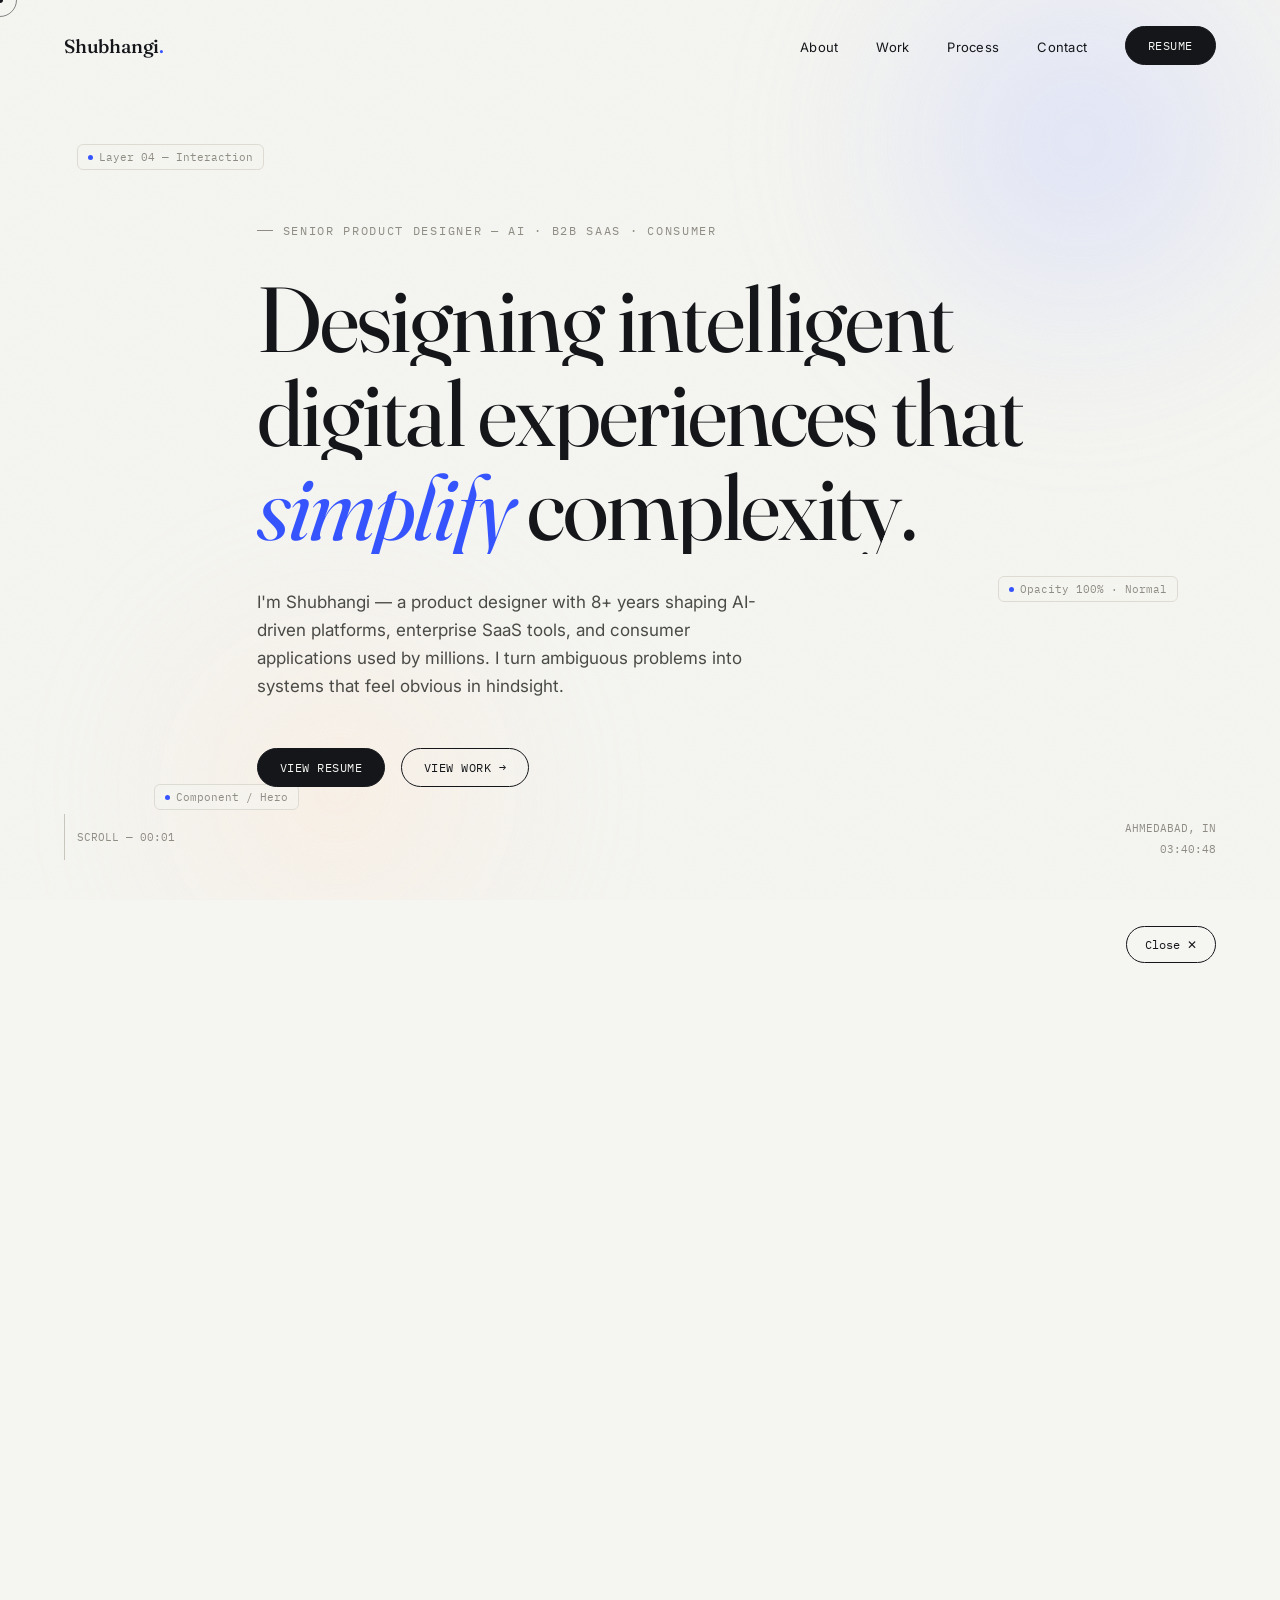
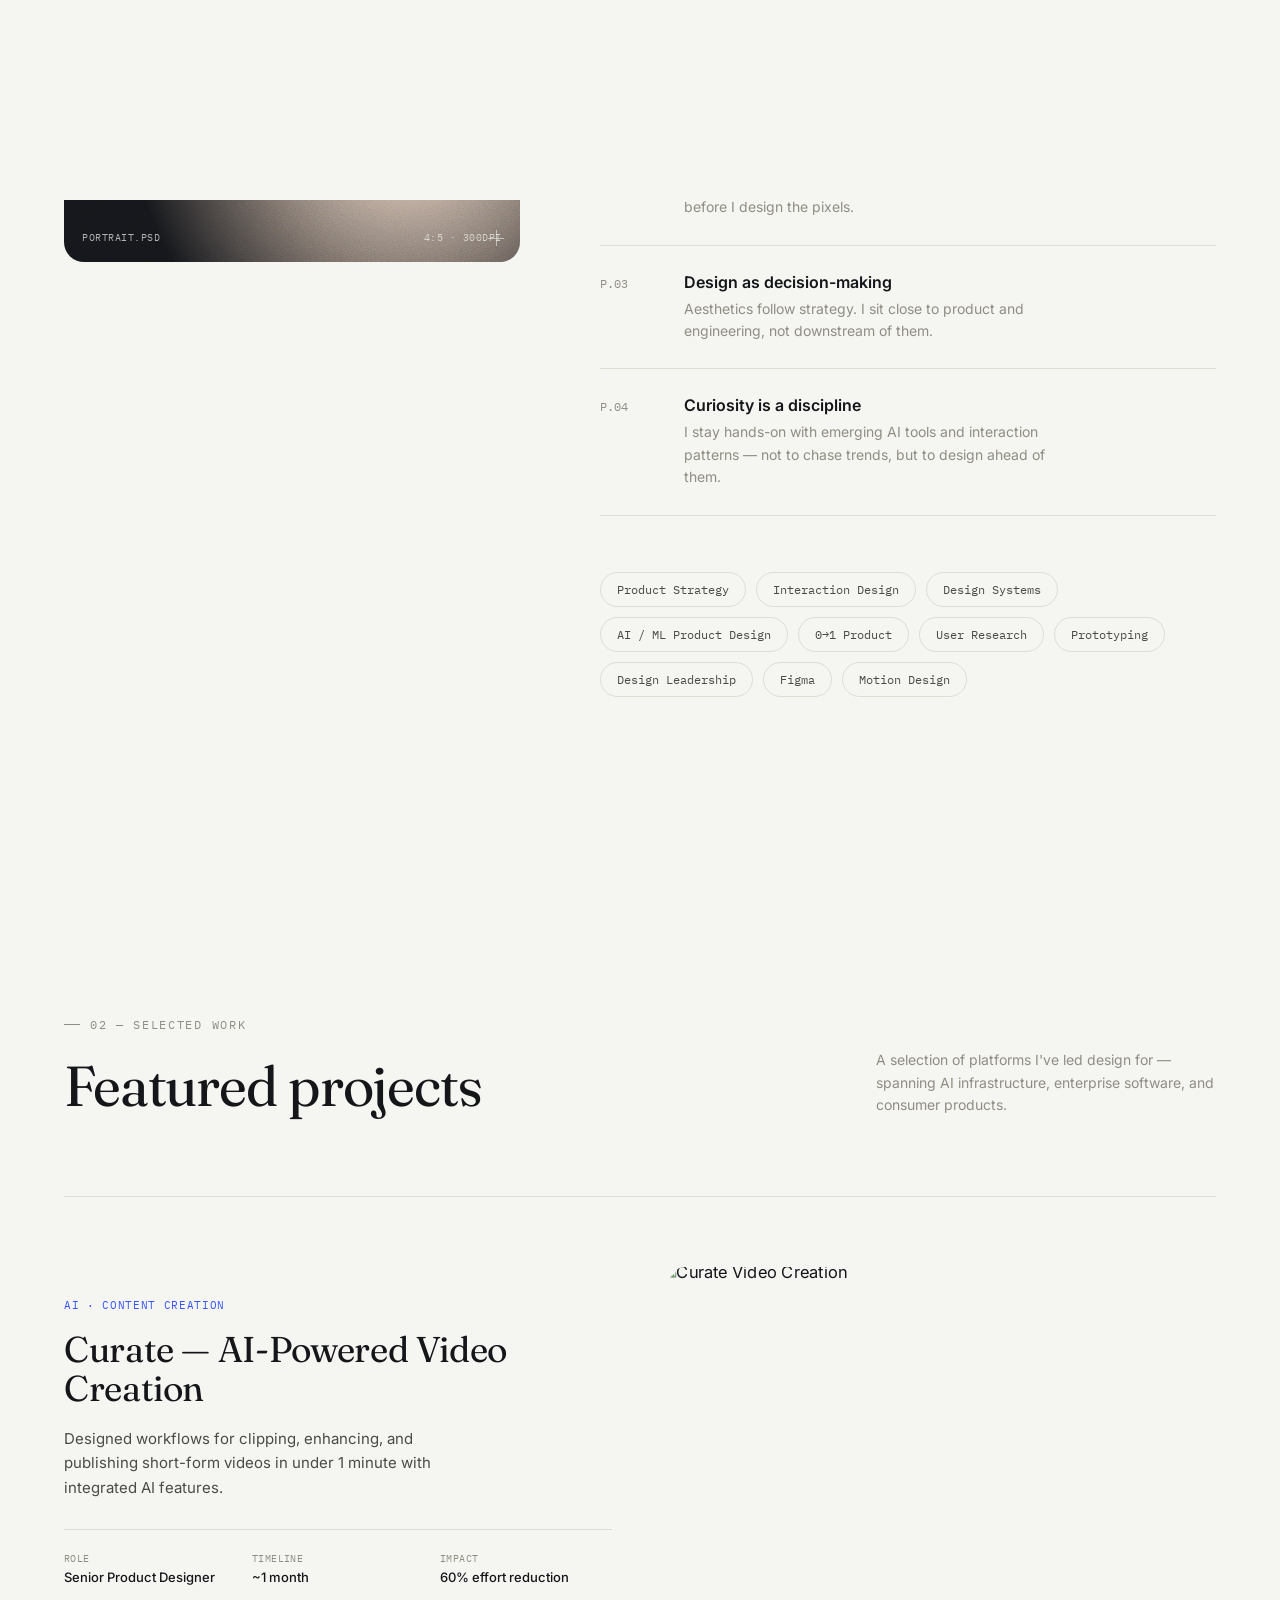
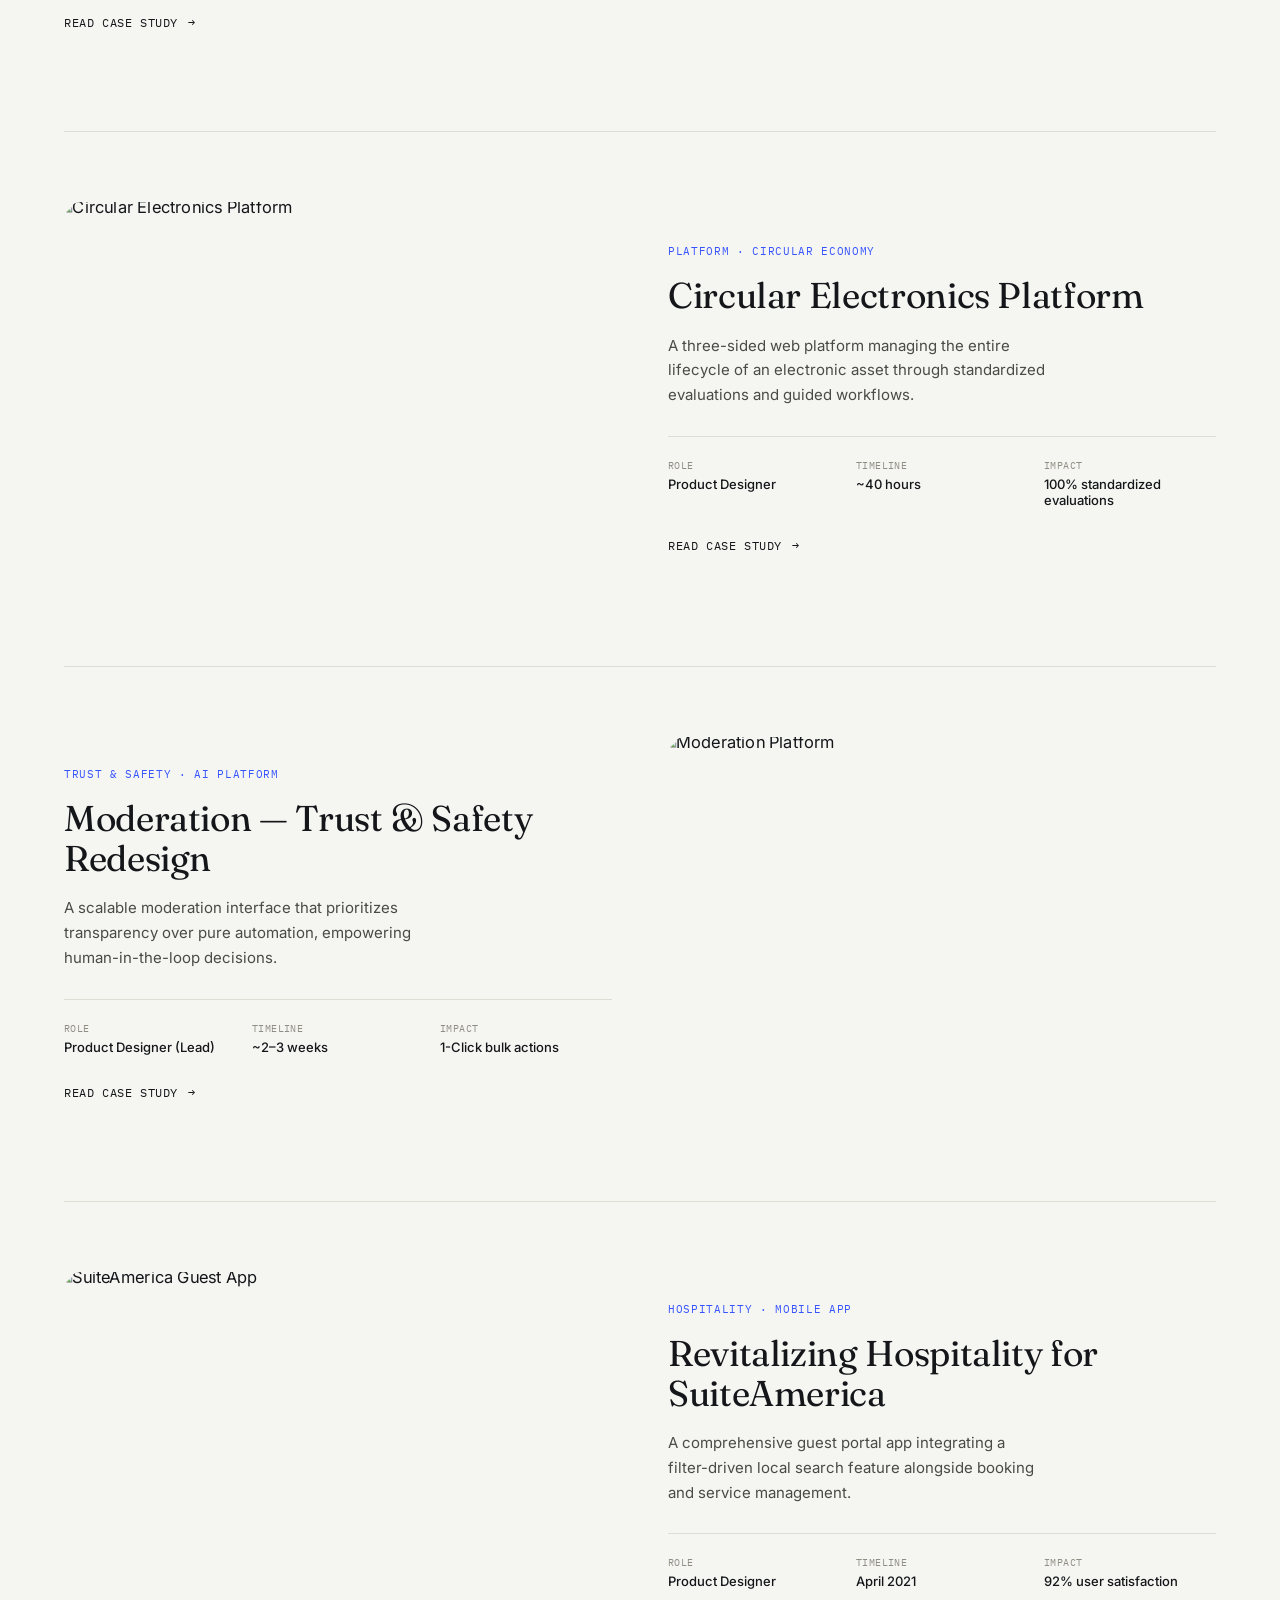
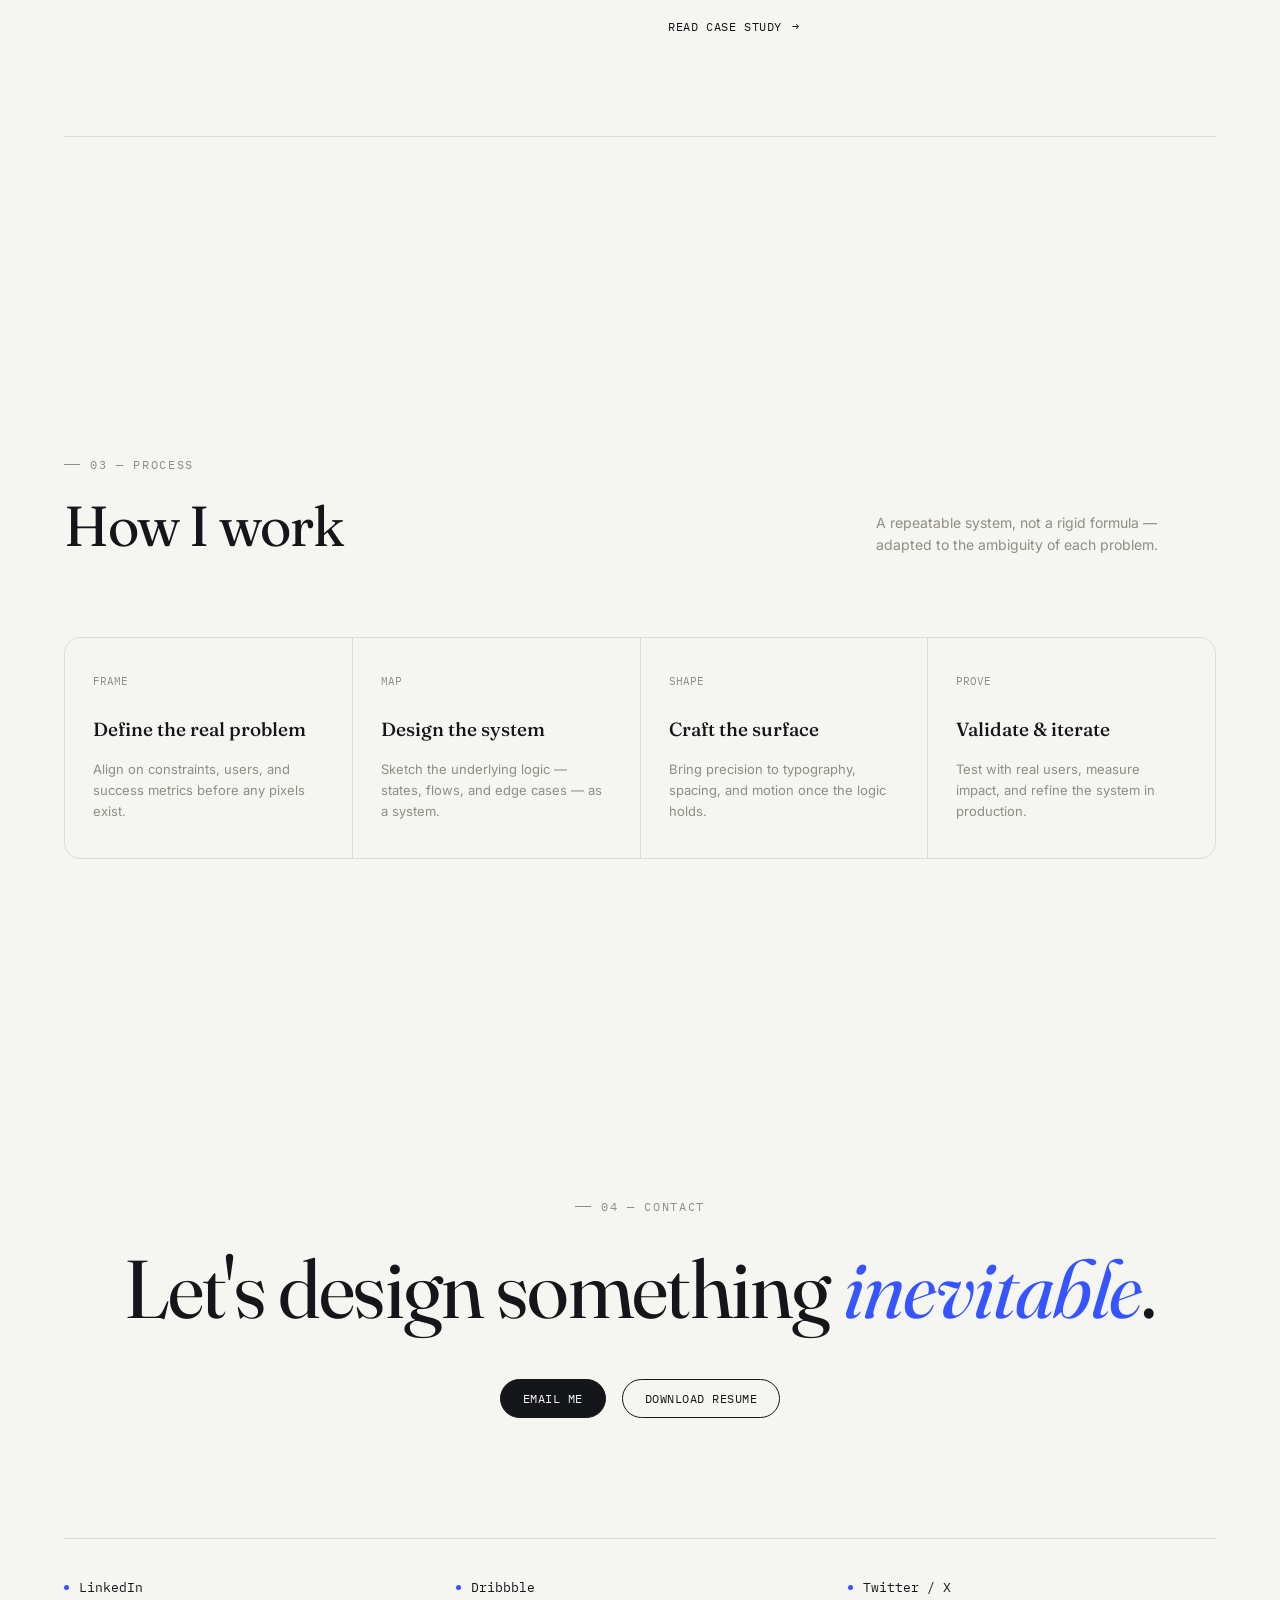
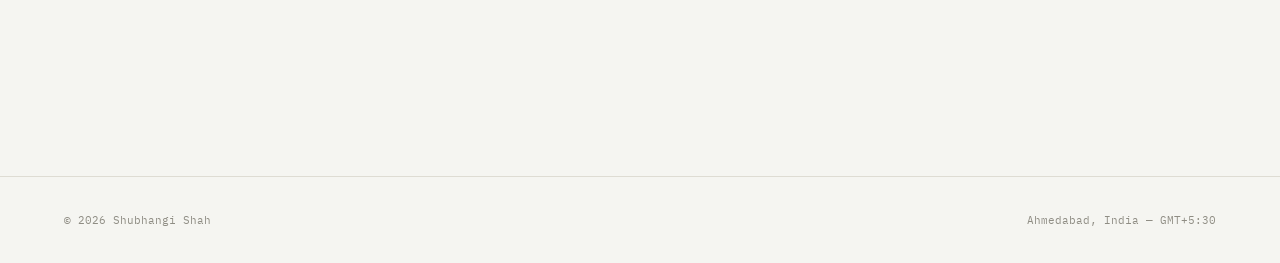
==== commit 556a7f1d: "move css out of index.html and encorporate case study" ====
--- a/index.html
+++ b/index.html
@@ -10,7 +10,7 @@
   <link
     href="https://fonts.googleapis.com/css2?family=Fraunces:ital,opsz,wght@0,9..144,300;0,9..144,400;0,9..144,500;0,9..144,600;1,9..144,400;1,9..144,500&family=Inter:wght@400;500;600&family=IBM+Plex+Mono:wght@400;500&display=swap"
     rel="stylesheet">
-  <link rel="stylesheet" type="text/css" href="style.css">
+  <link rel="stylesheet" href="./style.css?v=1.0">
 </head>
 
 <body>
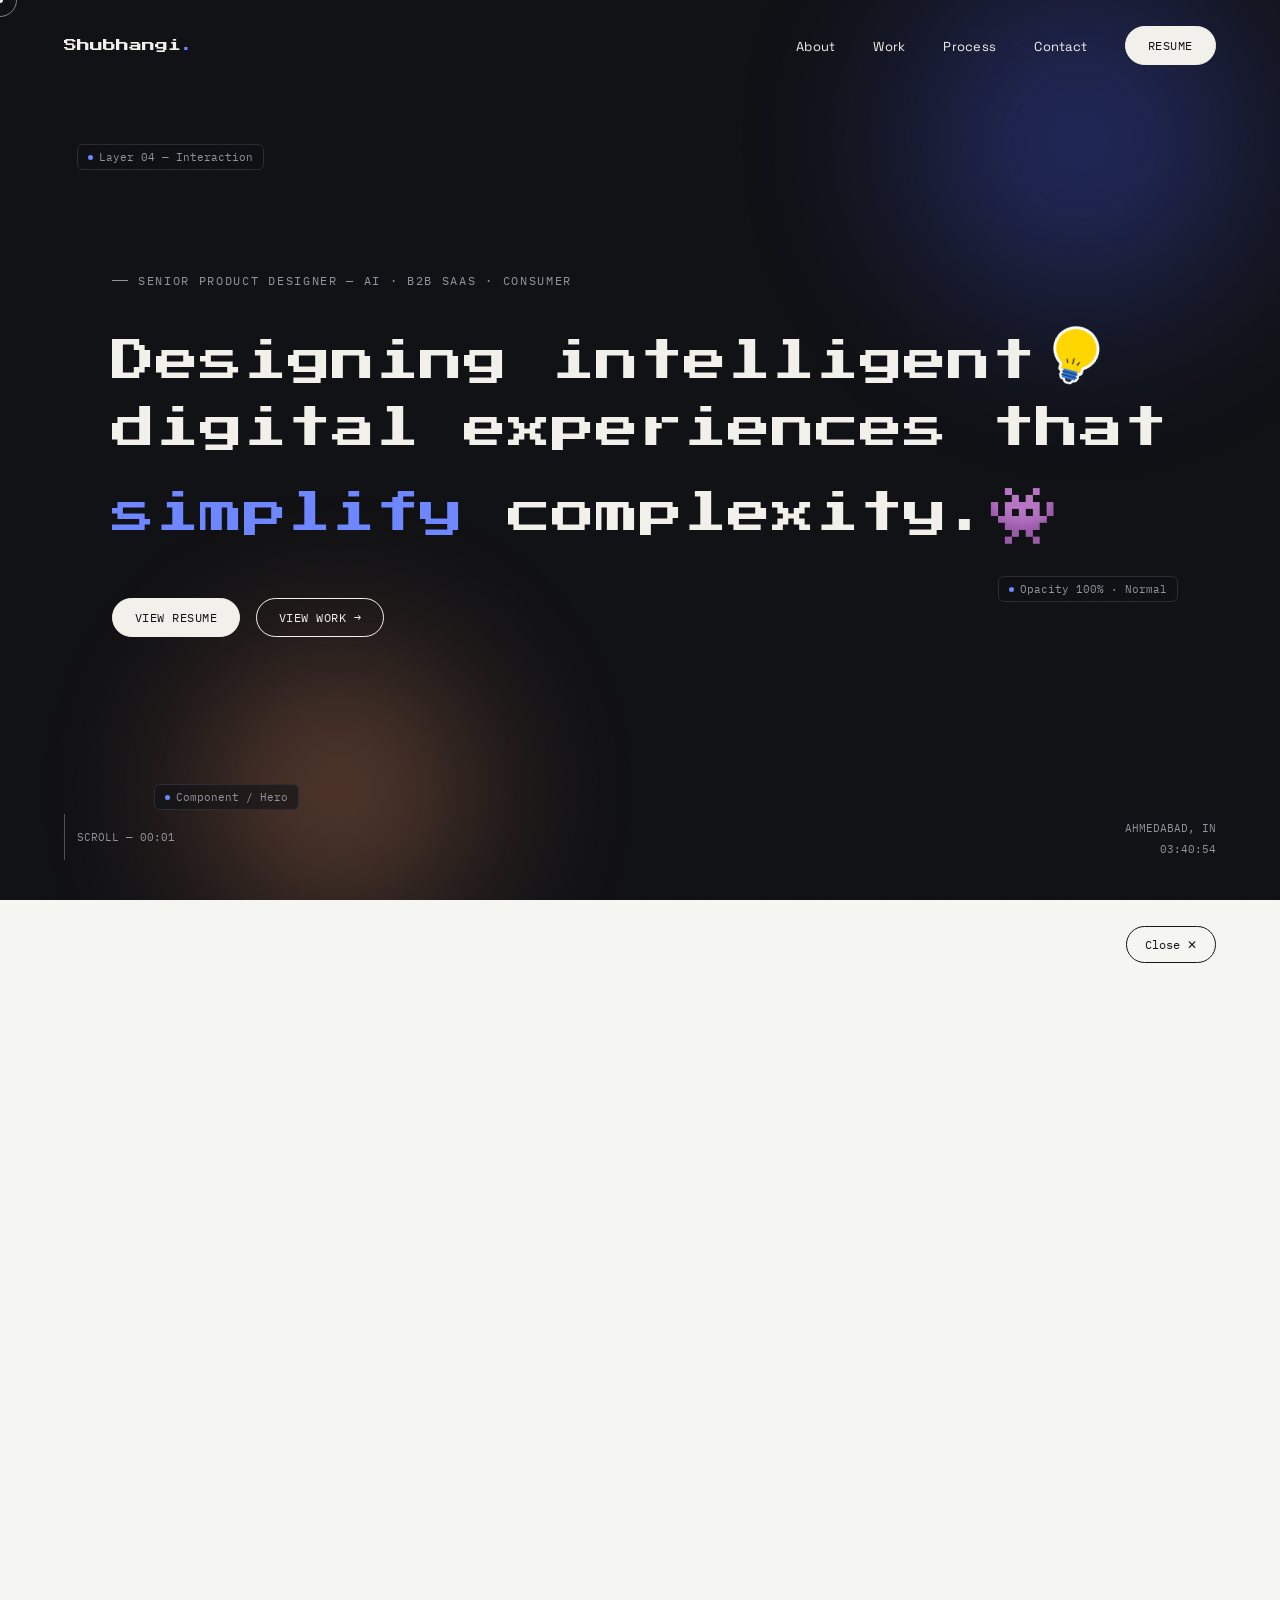
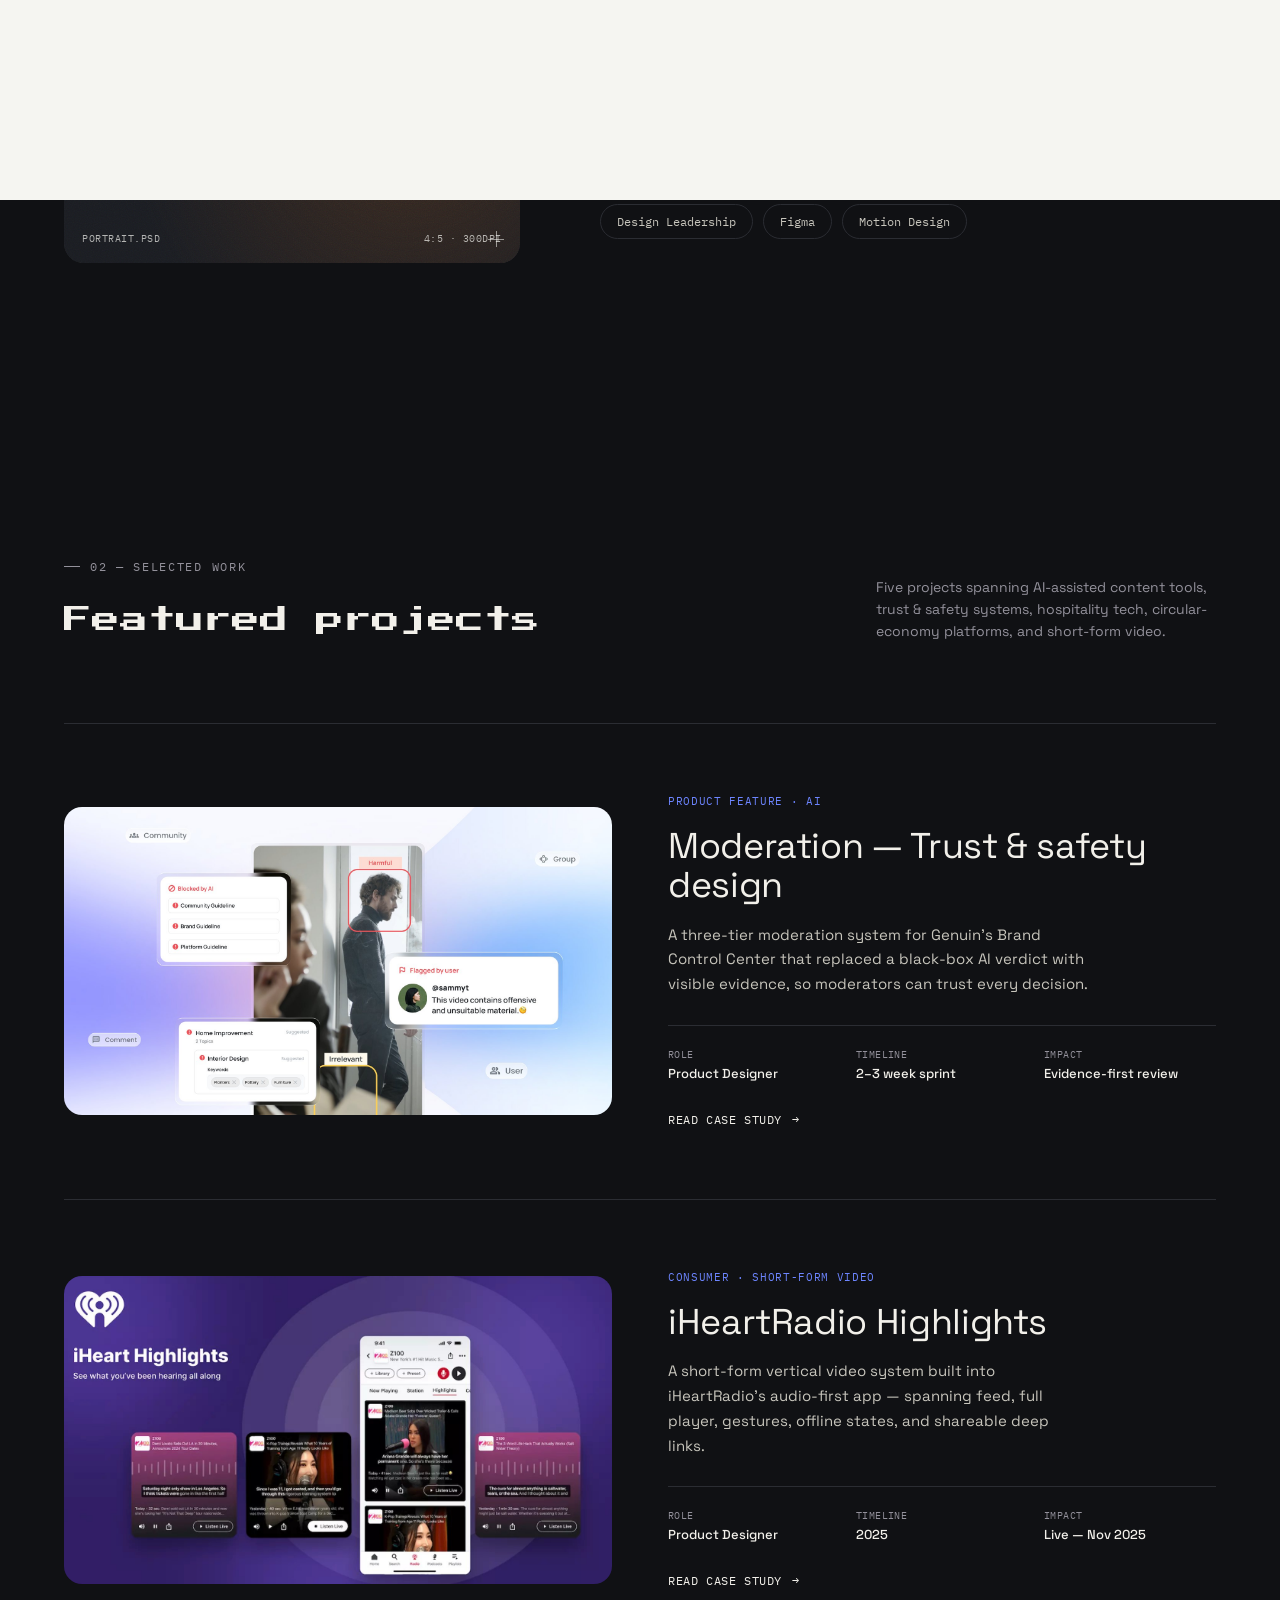
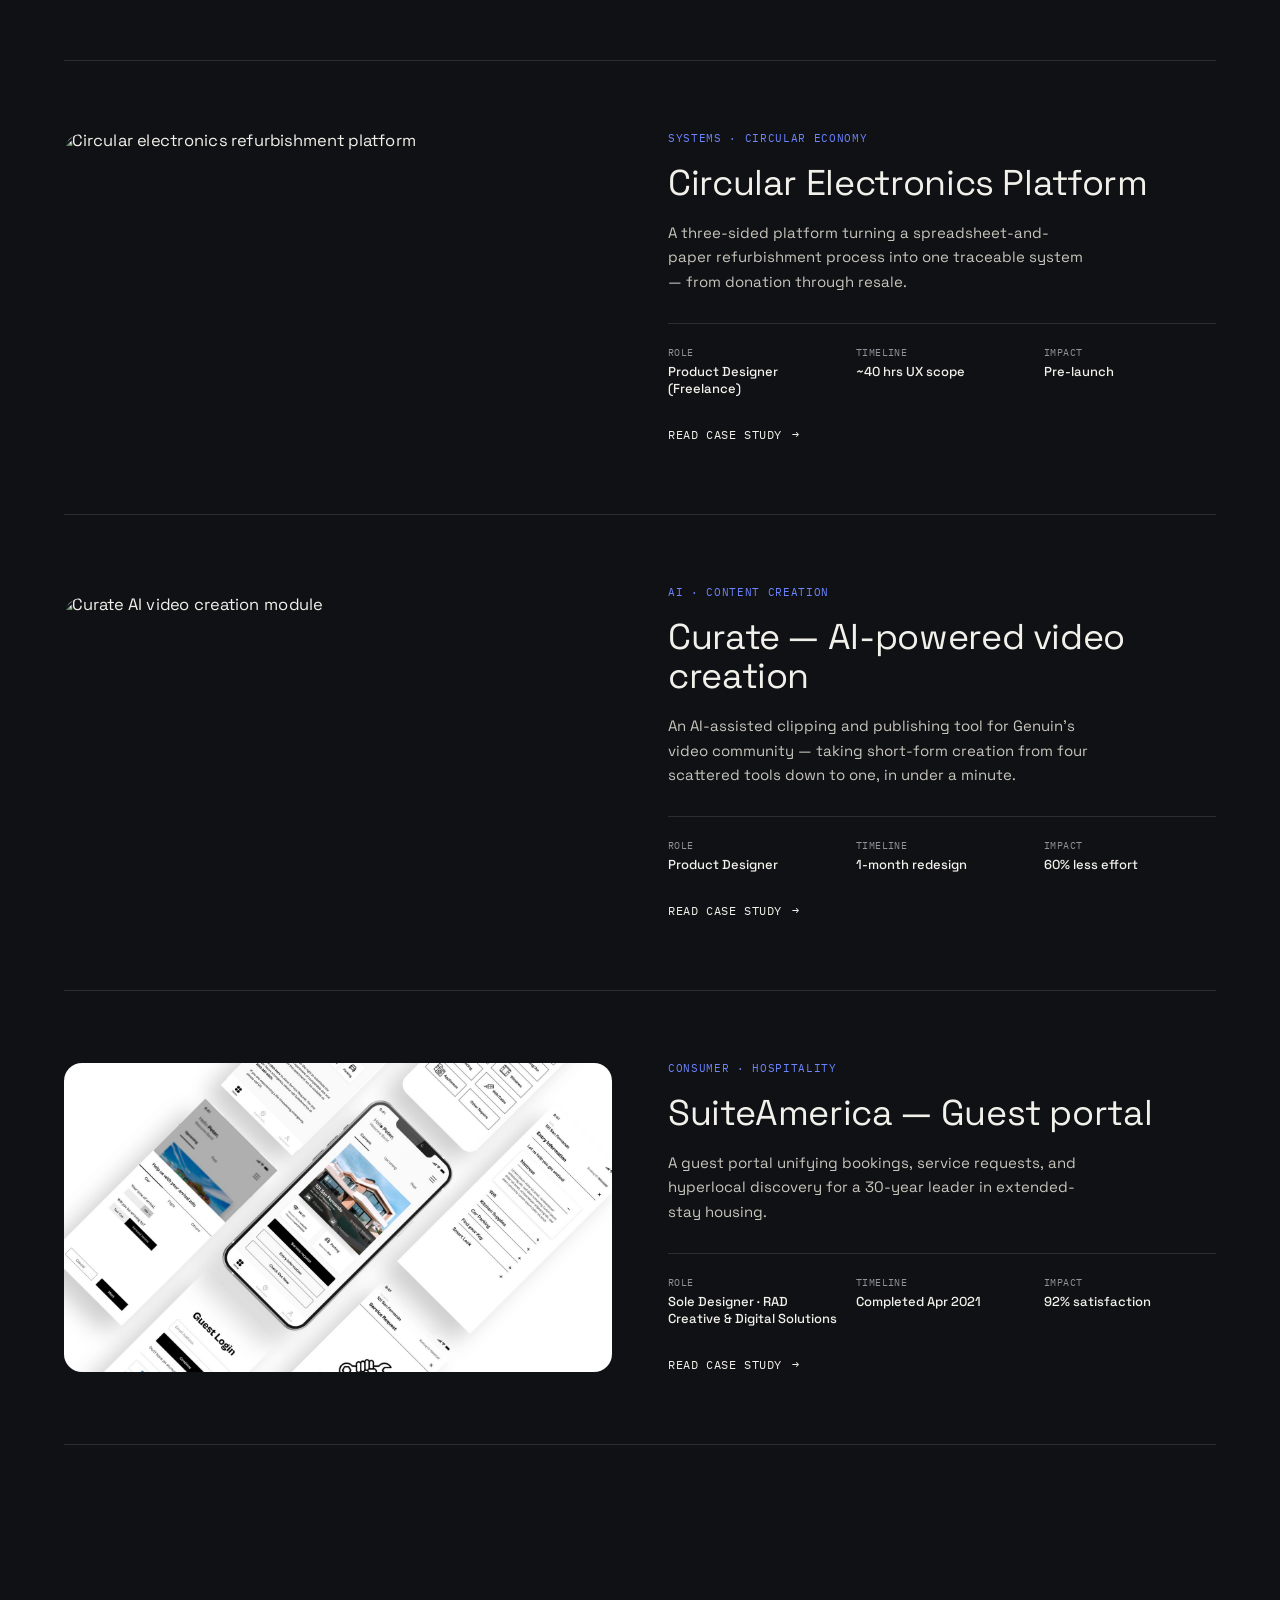
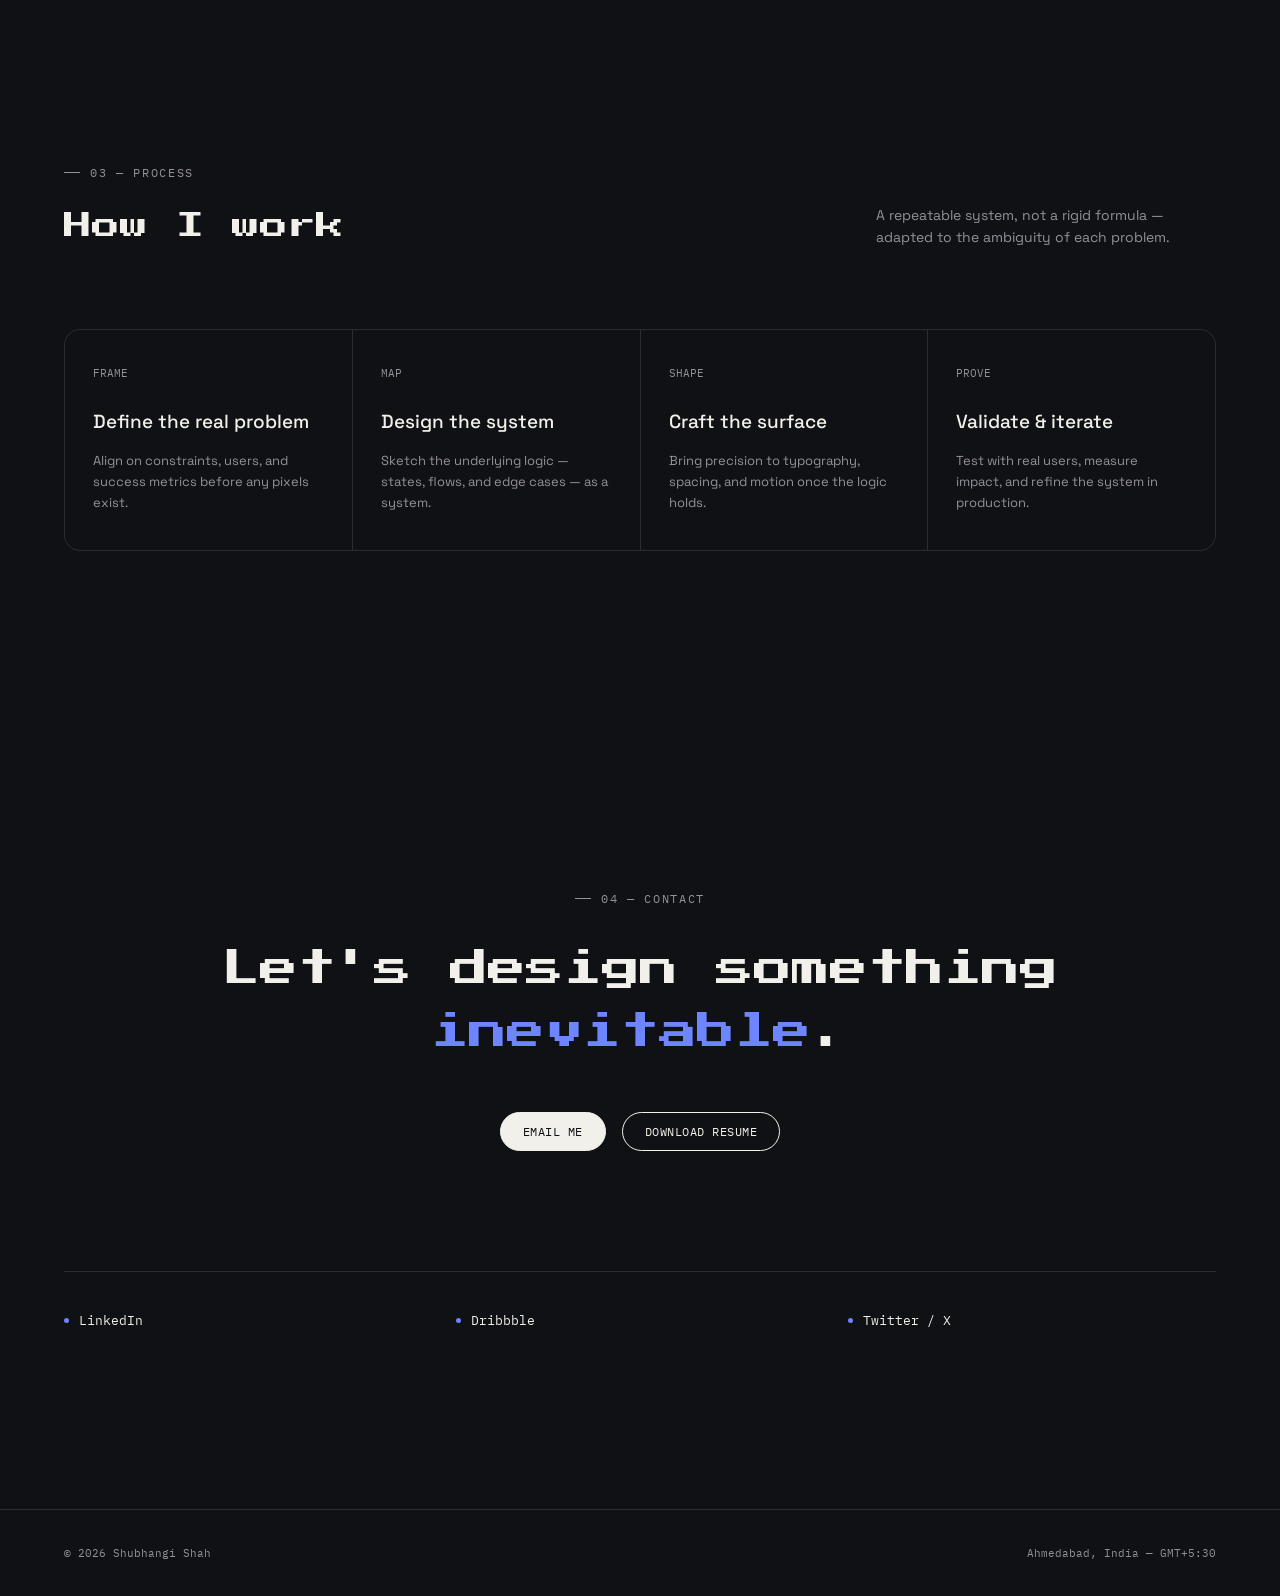
==== commit ec076889: "latest index.html" ====
--- a/index.html
+++ b/index.html
@@ -1,515 +1,1354 @@
 <!DOCTYPE html>
 <html lang="en">
-
 <head>
-  <meta charset="UTF-8">
-  <meta name="viewport" content="width=device-width, initial-scale=1.0">
-  <title>Shubhangi Singh — Senior Product Designer</title>
-  <link rel="preconnect" href="https://fonts.googleapis.com">
-  <link rel="preconnect" href="https://fonts.gstatic.com" crossorigin>
-  <link
-    href="https://fonts.googleapis.com/css2?family=Fraunces:ital,opsz,wght@0,9..144,300;0,9..144,400;0,9..144,500;0,9..144,600;1,9..144,400;1,9..144,500&family=Inter:wght@400;500;600&family=IBM+Plex+Mono:wght@400;500&display=swap"
-    rel="stylesheet">
-  <link rel="stylesheet" href="./style.css?v=1.0">
+<meta charset="UTF-8">
+<meta name="viewport" content="width=device-width, initial-scale=1.0">
+<title>Shubhangi Shah — Senior Product Designer</title>
+<link rel="preconnect" href="https://fonts.googleapis.com">
+<link rel="preconnect" href="https://fonts.gstatic.com" crossorigin>
+<link href="https://fonts.googleapis.com/css2?family=Press+Start+2P&family=Space+Grotesk:wght@400;500;600;700&family=IBM+Plex+Mono:wght@400;500&display=swap" rel="stylesheet">
+<style>
+/* ============ TOKENS ============ */
+:root{
+  --ink:#f2f0ea;
+  --paper:#101114;
+  --paper-2:#1a1c21;
+  --stone:#4d5058;
+  --stone-dim:#93919b;
+  --line:#2b2d33;
+  --signal:#6d85ff;
+  --signal-dim:#6d85ff26;
+  --white:#ffffff;
+  --ink-soft:#c7c5bc;
+
+  --blob-1:#4a5fff;
+  --blob-2:#ff9d6c;
+  --blob-opacity:.4;
+  --portrait-1:#2e3350;
+  --portrait-2:#3a2a20;
+  --portrait-3a:#24262e;
+  --portrait-3b:#1a1c21;
+  --layer-glass:rgba(16,17,20,.6);
+  --grain-opacity:.05;
+  --grain-blend:overlay;
+
+  --display: 'Press Start 2P', system-ui, sans-serif;
+  --serif: 'Space Grotesk', -apple-system, sans-serif;
+  --sans: 'Space Grotesk', -apple-system, sans-serif;
+  --mono: 'IBM Plex Mono', monospace;
+
+  --container: 1360px;
+  --pad: clamp(20px, 5vw, 64px);
+  --ease: cubic-bezier(.22,1,.36,1);
+}
+/* Case study overlay always renders in light mode, regardless of the page theme */
+.overlay{
+  --ink:#14161a;
+  --paper:#f5f5f1;
+  --paper-2:#eeede7;
+  --stone:#c9c7bd;
+  --stone-dim:#8f8d84;
+  --line:#dedcd3;
+  --signal:#3654ff;
+  --signal-dim:#3654ff1a;
+  --ink-soft:#46443f;
+
+  --blob-1:#c9d2ff;
+  --blob-2:#ffe8d6;
+  --blob-opacity:.55;
+  --portrait-1:#e2e6ff;
+  --portrait-2:#ffe4cf;
+  --portrait-3a:#1c1e24;
+  --portrait-3b:#14161a;
+  --layer-glass:rgba(245,245,241,.6);
+  --grain-opacity:.035;
+  --grain-blend:multiply;
+}
+html{transition:background-color .3s var(--ease);}
+
+
+*{margin:0;padding:0;box-sizing:border-box;}
+html{scroll-behavior:smooth;}
+body{
+  background:var(--paper);
+  color:var(--ink);
+  font-family:var(--sans);
+  -webkit-font-smoothing:antialiased;
+  overflow-x:hidden;
+  cursor:none;
+}
+img{display:block;max-width:100%;}
+a{color:inherit;text-decoration:none;}
+button{font-family:inherit;background:none;border:none;cursor:none;}
+::selection{background:var(--ink);color:var(--paper);}
+
+@media (hover:none), (pointer:coarse){
+  body,button,a{cursor:auto;}
+  .cursor-dot,.cursor-ring{display:none;}
+}
+
+/* grain overlay */
+.grain{
+  position:fixed;inset:0;pointer-events:none;z-index:9998;
+  opacity:var(--grain-opacity);mix-blend-mode:var(--grain-blend);
+  background-image:url("data:image/svg+xml,%3Csvg xmlns='http://www.w3.org/2000/svg' width='120' height='120'%3E%3Cfilter id='n'%3E%3CfeTurbulence type='fractalNoise' baseFrequency='0.9' numOctaves='2' stitchTiles='stitch'/%3E%3C/filter%3E%3Crect width='100%25' height='100%25' filter='url(%23n)'/%3E%3C/svg%3E");
+}
+
+/* custom cursor */
+.cursor-dot,.cursor-ring{
+  position:fixed;top:0;left:0;pointer-events:none;z-index:9999;
+  border-radius:50%;transform:translate(-50%,-50%);
+}
+.cursor-dot{width:6px;height:6px;background:var(--ink);transition:transform .15s var(--ease), background .3s;}
+.cursor-ring{
+  width:34px;height:34px;border:1px solid var(--ink);opacity:.5;
+  transition:width .3s var(--ease),height .3s var(--ease),opacity .3s,border-color .3s,background .3s;
+}
+.cursor-ring.big{width:70px;height:70px;opacity:.9;background:var(--paper);}
+.cursor-ring.signal{border-color:var(--signal);}
+/* Case study overlay renders light, so flip the cursor to dark ink while it's open */
+body.case-open .cursor-dot{background:#14161a;}
+body.case-open .cursor-ring{border-color:#14161a;}
+body.case-open .cursor-ring.big{background:#f5f5f1;}
+body.case-open .cursor-ring.signal{border-color:#3654ff;}
+body.case-open .cursor-coord{color:#8f8d84;}
+.cursor-coord{
+  position:fixed;top:0;left:0;pointer-events:none;z-index:9999;
+  font-family:var(--mono);font-size:10px;letter-spacing:.02em;
+  color:var(--stone-dim);transform:translate(14px,-4px);white-space:nowrap;
+}
+
+/* scroll progress */
+.progress{
+  position:fixed;top:0;left:0;height:2px;background:var(--ink);z-index:9997;
+  width:0%;transition:width .05s linear;
+}
+
+/* ============ LAYOUT UTILITIES ============ */
+.wrap{max-width:var(--container);margin:0 auto;padding-left:var(--pad);padding-right:var(--pad);}
+section{position:relative;}
+.eyebrow{
+  font-family:var(--mono);font-size:12px;letter-spacing:.14em;text-transform:uppercase;
+  color:var(--stone-dim);display:flex;align-items:center;gap:10px;
+}
+.eyebrow::before{content:'';width:16px;height:1px;background:var(--stone-dim);}
+
+/* reveal-on-scroll */
+.reveal{opacity:0;transform:translateY(28px);transition:opacity .9s var(--ease),transform .9s var(--ease);}
+.reveal.in{opacity:1;transform:translateY(0);}
+.reveal-line{overflow:hidden;display:block;}
+.reveal-line > span{display:inline-block;transform:translateY(110%);transition:transform .85s var(--ease);}
+.reveal-line.in > span{transform:translateY(0);}
+
+/* ============ NAV ============ */
+header{
+  position:fixed;top:0;left:0;right:0;z-index:500;
+  padding:26px var(--pad);display:flex;align-items:center;justify-content:space-between;
+  mix-blend-mode:normal;
+}
+.logo{font-family:var(--display);font-size:13px;font-weight:400;letter-spacing:0;}
+.logo span{color:var(--signal);}
+nav ul{display:flex;gap:38px;list-style:none;}
+nav a{
+  font-size:13px;letter-spacing:.02em;position:relative;padding-bottom:3px;
+}
+nav a::after{
+  content:'';position:absolute;left:0;bottom:0;width:0;height:1px;background:var(--ink);
+  transition:width .35s var(--ease);
+}
+nav a:hover::after{width:100%;}
+.nav-links{display:flex;align-items:center;gap:38px;}
+.btn{
+  font-family:var(--mono);font-size:12px;letter-spacing:.04em;text-transform:uppercase;
+  border:1px solid var(--ink);padding:11px 22px;border-radius:100px;
+  display:inline-flex;align-items:center;gap:8px;
+  transition:background .35s var(--ease),color .35s var(--ease);
+  position:relative;overflow:hidden;
+}
+.btn.filled{background:var(--ink);color:var(--paper);}
+.btn.filled:hover{background:var(--signal);border-color:var(--signal);}
+.btn:not(.filled):hover{background:var(--ink);color:var(--paper);}
+.magnetic{will-change:transform;}
+
+/* ============ HERO ============ */
+.hero{
+  min-height:100vh;display:flex;flex-direction:column;justify-content:center;
+  padding-top:70px;position:relative;overflow:hidden;
+}
+.hero .wrap{margin-top:-60px;}
+.hero-bg{
+  position:absolute;inset:0;z-index:-1;
+}
+.blob{
+  position:absolute;border-radius:50%;filter:blur(70px);opacity:var(--blob-opacity);
+  will-change:transform;
+}
+.blob-1{width:520px;height:520px;background:radial-gradient(circle,var(--blob-1) 0%,transparent 70%);top:-120px;right:-60px;}
+.blob-2{width:420px;height:420px;background:radial-gradient(circle,var(--blob-2) 0%,transparent 70%);bottom:-100px;left:10%;}
+
+.layer-tag{
+  position:absolute;font-family:var(--mono);font-size:10.5px;color:var(--stone-dim);
+  border:1px solid var(--line);border-radius:6px;padding:5px 10px;background:var(--layer-glass);
+  backdrop-filter:blur(6px);display:flex;align-items:center;gap:6px;
+  animation:float 7s ease-in-out infinite;
+}
+.layer-tag i{width:5px;height:5px;border-radius:50%;background:var(--signal);display:inline-block;}
+.tag-a{top:16%;left:6%;animation-delay:.2s;}
+.tag-b{top:64%;right:8%;animation-delay:1.4s;}
+.tag-c{bottom:10%;left:12%;animation-delay:.8s;}
+@keyframes float{0%,100%{transform:translateY(0);}50%{transform:translateY(-14px);}}
+
+.hero-eyebrow{margin-bottom:34px;}
+h1.hero-title{
+  font-family:var(--display);font-weight:400;letter-spacing:0;
+  font-size:clamp(20px, 3.4vw, 46px);line-height:1.55;max-width:26ch;
+}
+h1.hero-title em{font-style:normal;font-weight:400;color:var(--signal);}
+.emoji-tight{margin-left:-.08em;font-size:1.3em;display:inline-block;}
+.hero-emoji{height:1.55em;width:auto;display:inline-block;vertical-align:-.15em;margin-left:.12em;transform:rotate(15deg);}
+.hero-sub{
+  margin-top:34px;max-width:520px;font-size:17px;line-height:1.65;color:var(--ink-soft);
+}
+.hero-actions{display:flex;gap:16px;margin-top:48px;align-items:center;flex-wrap:wrap;}
+
+.scroll-indicator{
+  position:absolute;bottom:40px;left:var(--pad);display:flex;align-items:center;gap:12px;
+  font-family:var(--mono);font-size:11px;color:var(--stone-dim);
+}
+.scroll-line{width:1px;height:46px;background:var(--stone);position:relative;overflow:hidden;}
+.scroll-line::after{
+  content:'';position:absolute;top:-100%;left:0;width:100%;height:100%;background:var(--ink);
+  animation:scrollmove 2.2s ease-in-out infinite;
+}
+@keyframes scrollmove{0%{top:-100%;}50%{top:100%;}50.01%{top:-100%;}100%{top:-100%;}}
+
+.hero-meta{
+  position:absolute;bottom:40px;right:var(--pad);text-align:right;
+  font-family:var(--mono);font-size:11px;color:var(--stone-dim);line-height:1.9;
+}
+
+/* ============ MARQUEE ============ */
+.marquee-wrap{
+  border-top:1px solid var(--line);border-bottom:1px solid var(--line);
+  padding:26px 0;overflow:hidden;white-space:nowrap;background:var(--paper-2);
+}
+.marquee{display:inline-flex;animation:scroll-x 28s linear infinite;}
+.marquee span{
+  font-family:var(--mono);font-size:13px;letter-spacing:.05em;color:var(--stone-dim);
+  padding:0 40px;text-transform:uppercase;
+}
+@keyframes scroll-x{from{transform:translateX(0);}to{transform:translateX(-50%);}}
+
+/* ============ SECTION SPACING ============ */
+.section{padding:160px 0;}
+.section-head{display:flex;justify-content:space-between;align-items:flex-end;gap:40px;margin-bottom:80px;flex-wrap:wrap;}
+h2.section-title{
+  font-family:var(--display);font-weight:400;font-size:clamp(16px,2.4vw,28px);letter-spacing:0;line-height:1.6;max-width:20ch;
+}
+.section-note{max-width:340px;font-size:14px;color:var(--stone-dim);line-height:1.6;}
+
+/* ============ ABOUT ============ */
+.about-grid{display:grid;grid-template-columns:.85fr 1.15fr;gap:80px;align-items:start;}
+.about-portrait{
+  position:sticky;top:120px;aspect-ratio:4/5;border-radius:20px;overflow:hidden;
+  background:
+    radial-gradient(circle at 30% 20%, var(--portrait-1) 0%, transparent 55%),
+    radial-gradient(circle at 75% 75%, var(--portrait-2) 0%, transparent 50%),
+    linear-gradient(160deg,var(--portrait-3a),var(--portrait-3b) 60%);
+  position:relative;
+}
+.about-portrait::before{
+  content:'';position:absolute;inset:0;
+  background-image:url("data:image/svg+xml,%3Csvg xmlns='http://www.w3.org/2000/svg' width='120' height='120'%3E%3Cfilter id='n'%3E%3CfeTurbulence type='fractalNoise' baseFrequency='0.85' numOctaves='2'/%3E%3C/filter%3E%3Crect width='100%25' height='100%25' filter='url(%23n)' opacity='.35'/%3E%3C/svg%3E");
+  mix-blend-mode:overlay;
+}
+.about-portrait .frame-tag{
+  position:absolute;bottom:18px;left:18px;right:18px;
+  display:flex;justify-content:space-between;font-family:var(--mono);font-size:10px;
+  color:rgba(245,245,241,.7);letter-spacing:.05em;
+}
+.about-portrait .crosshair{position:absolute;width:16px;height:16px;}
+.about-portrait .crosshair::before,.about-portrait .crosshair::after{content:'';position:absolute;background:rgba(245,245,241,.55);}
+.about-portrait .crosshair::before{width:100%;height:1px;top:50%;}
+.about-portrait .crosshair::after{height:100%;width:1px;left:50%;}
+.about-portrait .cr-tl{top:16px;left:16px;}
+.about-portrait .cr-br{bottom:16px;right:16px;}
+
+.about-copy p.lede{
+  font-family:var(--serif);font-size:clamp(18px,1.8vw,24px);line-height:1.6;font-weight:400;letter-spacing:-.01em;margin-bottom:56px;
+}
+.about-copy p.lede em{font-style:italic;color:var(--signal);}
+.stat-row{display:grid;grid-template-columns:repeat(3,1fr);gap:24px;padding:32px 0;border-top:1px solid var(--line);}
+.stat-row .num{font-family:var(--serif);font-size:38px;letter-spacing:-.02em;}
+.stat-row .label{font-family:var(--mono);font-size:11px;color:var(--stone-dim);margin-top:6px;text-transform:uppercase;letter-spacing:.05em;}
+
+.philosophy-list{margin-top:56px;border-top:1px solid var(--line);}
+.philosophy-item{
+  display:grid;grid-template-columns:60px 1fr;gap:24px;padding:26px 0;border-bottom:1px solid var(--line);
+}
+.philosophy-item .idx{font-family:var(--mono);font-size:12px;color:var(--stone-dim);padding-top:4px;}
+.philosophy-item h4{font-family:var(--sans);font-weight:600;font-size:16px;margin-bottom:6px;}
+.philosophy-item p{font-size:14px;color:var(--stone-dim);line-height:1.6;max-width:44ch;}
+
+.skills-cloud{display:flex;flex-wrap:wrap;gap:10px;margin-top:56px;}
+.skill-chip{
+  font-family:var(--mono);font-size:12px;padding:9px 16px;border:1px solid var(--line);border-radius:100px;
+  color:var(--ink-soft);transition:border-color .3s,color .3s,background .3s;
+}
+.skill-chip:hover{border-color:var(--ink);background:var(--ink);color:var(--paper);}
+
+/* ============ PROJECTS ============ */
+.project-card{
+  display:grid;grid-template-columns:1fr 1fr;gap:56px;align-items:center;
+  padding:70px 0;border-top:1px solid var(--line);cursor:none;
+}
+.project-card:last-child{border-bottom:1px solid var(--line);}
+.project-media{
+  position:relative;border-radius:18px;overflow:hidden;aspect-ratio:16/9;
+}
+.project-media img{
+  width:100%;height:100%;object-fit:cover;transform:scale(1.03);
+  transition:transform 1s var(--ease),filter .8s var(--ease);
+}
+.project-card:hover .project-media img{transform:scale(1.1);}
+
+.project-info{max-width:640px;}
+.project-info .p-cat{font-family:var(--mono);font-size:11px;color:var(--signal);letter-spacing:.06em;text-transform:uppercase;margin-bottom:18px;}
+.project-info h3{font-family:var(--serif);font-size:clamp(26px,2.8vw,40px);font-weight:400;letter-spacing:-.01em;line-height:1.1;margin-bottom:18px;}
+.project-info p.summary{font-size:15px;color:var(--ink-soft);line-height:1.65;max-width:42ch;margin-bottom:28px;}
+.meta-grid{display:grid;grid-template-columns:repeat(3,1fr);gap:16px;padding-top:22px;border-top:1px solid var(--line);}
+.meta-grid .mk{font-family:var(--mono);font-size:10px;color:var(--stone-dim);text-transform:uppercase;letter-spacing:.04em;margin-bottom:4px;}
+.meta-grid .mv{font-size:13px;font-weight:500;}
+.project-info .open-link{
+  margin-top:30px;display:inline-flex;align-items:center;gap:10px;font-family:var(--mono);font-size:12px;
+  text-transform:uppercase;letter-spacing:.05em;
+}
+.project-info .open-link .arrow{transition:transform .35s var(--ease);}
+.project-card:hover .open-link .arrow{transform:translateX(6px);}
+
+/* ============ PROCESS ============ */
+.process-grid{display:grid;grid-template-columns:repeat(4,1fr);gap:1px;background:var(--line);border:1px solid var(--line);border-radius:16px;overflow:hidden;}
+.process-cell{background:var(--paper);padding:36px 28px;min-height:220px;display:flex;flex-direction:column;justify-content:space-between;}
+.process-cell .pc-num{font-family:var(--mono);font-size:11px;color:var(--stone-dim);}
+.process-cell h4{font-family:var(--serif);font-size:19px;font-weight:500;margin:22px 0 10px;}
+.process-cell p{font-size:13px;color:var(--stone-dim);line-height:1.6;}
+
+/* ============ CTA / CONTACT ============ */
+.cta-section{padding:180px 0;text-align:center;position:relative;}
+.cta-section h2{
+  font-family:var(--display);font-weight:400;font-size:clamp(18px,3vw,40px);letter-spacing:0;line-height:1.65;
+}
+.cta-section h2 em{font-style:normal;color:var(--signal);}
+.cta-actions{margin-top:48px;display:flex;justify-content:center;gap:16px;}
+.contact-grid{
+  margin-top:120px;display:grid;grid-template-columns:repeat(3,1fr);gap:24px;
+  border-top:1px solid var(--line);padding-top:40px;
+}
+.contact-grid a{font-family:var(--mono);font-size:13px;display:flex;align-items:center;gap:10px;}
+.contact-grid a i{width:5px;height:5px;border-radius:50%;background:var(--signal);}
+
+footer{padding:36px var(--pad);display:flex;justify-content:space-between;align-items:center;border-top:1px solid var(--line);font-family:var(--mono);font-size:11px;color:var(--stone-dim);}
+
+/* ============ CASE STUDY OVERLAY ============ */
+.overlay{
+  position:fixed;inset:0;z-index:1000;background:var(--paper);color:var(--ink);
+  transform:translateY(100%);transition:transform .7s var(--ease);
+  overflow-y:auto;
+}
+.overlay.open{transform:translateY(0);}
+.overlay-inner{max-width:980px;margin:0 auto;padding:120px var(--pad) 160px;}
+.overlay-close{
+  position:fixed;top:26px;right:var(--pad);z-index:1001;
+  font-family:var(--mono);font-size:12px;display:flex;align-items:center;gap:10px;
+  border:1px solid var(--ink);padding:10px 18px;border-radius:100px;background:var(--paper);
+}
+.cs-cat{font-family:var(--mono);font-size:11px;color:var(--signal);text-transform:uppercase;letter-spacing:.06em;margin-bottom:20px;}
+.cs-title{font-family:var(--serif);font-size:clamp(34px,5.4vw,64px);font-weight:400;letter-spacing:-.02em;line-height:1.06;max-width:16ch;margin-bottom:40px;}
+.cs-hero-img{width:100%;aspect-ratio:16/9;border-radius:16px;overflow:hidden;margin-bottom:60px;}
+.cs-hero-img img{width:100%;height:100%;object-fit:cover;}
+.cs-meta-row{display:grid;grid-template-columns:repeat(4,1fr);gap:20px;padding:28px 0;border-top:1px solid var(--line);border-bottom:1px solid var(--line);margin-bottom:60px;}
+.cs-meta-row .mk{font-family:var(--mono);font-size:10px;color:var(--stone-dim);text-transform:uppercase;margin-bottom:6px;}
+.cs-body{display:grid;grid-template-columns:.7fr 1.3fr;gap:60px;margin-bottom:60px;}
+.cs-body h4{font-family:var(--serif);font-size:20px;font-weight:500;}
+.cs-body p{font-size:15px;line-height:1.75;color:var(--ink-soft);max-width:56ch;}
+.cs-body p + p{margin-top:18px;}
+.cs-stats{display:grid;grid-template-columns:repeat(3,1fr);gap:24px;margin-bottom:60px;}
+.cs-stats .box{border:1px solid var(--line);border-radius:14px;padding:28px;}
+.cs-stats .num{font-family:var(--serif);font-size:36px;letter-spacing:-.02em;color:var(--signal);}
+.cs-stats .lbl{font-family:var(--mono);font-size:11px;color:var(--stone-dim);margin-top:8px;}
+.cs-gallery{display:grid;grid-template-columns:1fr 1fr;gap:20px;}
+.cs-gallery img{width:100%;aspect-ratio:4/3;object-fit:cover;border-radius:12px;}
+.cs-deccards{display:grid;grid-template-columns:1fr 1fr;gap:24px;}
+.cs-deccard{
+  border:1px solid rgba(255,255,255,.55);border-radius:14px;overflow:hidden;
+  display:flex;flex-direction:column;position:relative;
+  background:rgba(245,244,239,.66);
+  backdrop-filter:blur(20px) saturate(160%);
+  -webkit-backdrop-filter:blur(20px) saturate(160%);
+  box-shadow:0 12px 32px -16px rgba(20,22,26,.14), inset 0 1px 0 rgba(255,255,255,.4);
+  transition:transform .4s var(--ease), background .4s var(--ease), border-color .4s var(--ease), box-shadow .4s var(--ease);
+}
+.cs-deccard:hover{
+  transform:translateY(-6px);
+  background:rgba(245,244,239,.82);
+  border-color:rgba(255,255,255,.9);
+  box-shadow:0 22px 46px -18px rgba(20,22,26,.22), inset 0 1px 0 rgba(255,255,255,.5);
+}
+.cs-deccard img{transition:transform .6s var(--ease);}
+.cs-deccard:hover img{transform:scale(1.04);}
+.cs-deccard img{width:100%;aspect-ratio:1300/840;object-fit:cover;object-position:top center;display:block;}
+.cs-deccard .cs-dec-ph{width:100%;aspect-ratio:1300/840;border-bottom:1px dashed var(--line);display:flex;align-items:center;justify-content:center;}
+.cs-deccard .cs-dec-ph span{font-family:var(--mono);font-size:10px;letter-spacing:.12em;text-transform:uppercase;color:var(--stone-dim);opacity:.6;}
+.cs-deccard .cs-decbody{padding:20px 22px 22px;display:flex;gap:14px;align-items:flex-start;}
+.cs-sol-strip{display:grid;gap:1px;background:var(--line);}
+.cs-sol-strip img{width:100%;aspect-ratio:4/3;object-fit:cover;display:block;}
+.cs-solcards{display:grid;grid-template-columns:1fr;gap:0;padding-bottom:60px;}
+.cs-sol-sticky-h{position:sticky;top:0;z-index:50;background:var(--paper);padding:16px 0;margin-bottom:0!important;border-bottom:1px solid var(--line);}
+.cs-solcards .cs-deccard{
+  position:sticky;
+  margin-bottom:24px;
+  box-shadow:0 -18px 40px -14px rgba(0,0,0,.16), inset 0 1px 0 rgba(255,255,255,.4);
+}
+.cs-solcards .cs-deccard img{object-fit:contain;background:var(--paper-2);}
+.cs-solcards .cs-dec-ph{background:var(--paper-2);}
+.cs-deccard .cs-decnum{font-family:var(--mono);font-size:11px;letter-spacing:.1em;color:var(--stone-dim);opacity:.7;padding-top:3px;flex:none;}
+.cs-deccard .cs-dectext{font-size:15px;line-height:1.65;}
+@media (max-width:820px){.cs-deccards{grid-template-columns:1fr;}}
+.cs-figure{display:flex;flex-direction:column;gap:10px;}.cs-figure figcaption{font-family:var(--mono);font-size:11px;letter-spacing:.04em;color:var(--stone-dim);line-height:1.5;}
+.cs-shift{border-left:3px solid var(--signal);padding:28px 32px;margin:8px 0 32px;background:var(--paper-2);border-radius:0 12px 12px 0;}
+.cs-shift h5{font-family:var(--serif);font-size:21px;font-weight:500;margin-bottom:14px;line-height:1.28;}
+.cs-shift p{font-size:15px;line-height:1.75;color:var(--ink-soft);max-width:64ch;}
+.cs-shift p+p{margin-top:14px;}
+.cs-pillars{display:flex;flex-direction:column;gap:32px;}
+.cs-pillar{border-left:3px solid var(--signal);padding-left:24px;}
+.cs-pillar h5{font-family:var(--serif);font-size:19px;font-weight:500;margin-bottom:14px;}
+.cs-pillar ul{list-style:none;display:flex;flex-direction:column;gap:12px;}
+.cs-pillar li{font-size:14.5px;line-height:1.65;color:var(--ink-soft);}
+.cs-pillar li b{color:var(--ink);font-weight:600;}
+.cs-pullquote{font-family:var(--serif);font-size:19px;font-style:italic;line-height:1.5;color:var(--ink);border-left:3px solid var(--signal);padding-left:20px;margin-bottom:22px;max-width:58ch;}
+.cs-ph{width:100%;aspect-ratio:4/3;border:1px dashed var(--line);border-radius:12px;display:flex;flex-direction:column;align-items:center;justify-content:center;gap:8px;padding:20px;text-align:center;}
+.cs-video-item .cs-ph{aspect-ratio:9/16;border-radius:12px;}
+.cs-ph .cs-ph-slot{font-family:var(--mono);font-size:10px;letter-spacing:.12em;text-transform:uppercase;color:var(--stone-dim);opacity:.6;}
+.cs-ph .cs-ph-label{font-family:var(--mono);font-size:12px;color:var(--stone-dim);line-height:1.5;max-width:80%;}
+
+.cs-list{list-style:none;display:flex;flex-direction:column;gap:14px;}
+.cs-list li{font-size:15px;line-height:1.6;color:var(--ink-soft);padding-left:22px;position:relative;}
+.cs-list li::before{content:'';position:absolute;left:0;top:8px;width:6px;height:6px;border-radius:50%;background:var(--signal);}
+.cs-list-prose li{line-height:1.75;max-width:56ch;}
+.cs-impact-img{width:100%;border-radius:14px;display:block;margin-top:32px;margin-bottom:60px;background:transparent;}
+
+.cs-goals-list{list-style:none;border-top:1px solid var(--line);}
+.cs-goals-list li{display:grid;grid-template-columns:56px 1fr;gap:20px;padding:18px 0;border-bottom:1px solid var(--line);font-size:14px;line-height:1.6;color:var(--ink-soft);}
+.cs-goals-list li .g-idx{font-family:var(--mono);font-size:11px;color:var(--stone-dim);padding-top:2px;}
+
+.cs-research-grid{display:grid;grid-template-columns:.85fr 1.15fr;gap:44px;}
+.cs-methods{display:flex;flex-wrap:wrap;gap:10px;align-content:flex-start;}
+.cs-method-tag{font-family:var(--mono);font-size:11px;padding:8px 14px;border:1px solid var(--line);border-radius:100px;color:var(--stone-dim);}
+
+.cs-solution-grid{display:grid;grid-template-columns:repeat(2,1fr);gap:20px;}
+.cs-solution-card{border:1px solid var(--line);border-radius:14px;padding:24px;}
+.cs-competitive{display:grid;grid-template-columns:repeat(3,1fr);gap:24px;margin:28px 0 36px;}
+.cs-comp-item{
+  border:1px solid rgba(255,255,255,.55);border-radius:14px;overflow:hidden;
+  display:flex;flex-direction:column;position:relative;
+  background:rgba(245,244,239,.66);
+  backdrop-filter:blur(20px) saturate(160%);
+  -webkit-backdrop-filter:blur(20px) saturate(160%);
+  box-shadow:0 12px 32px -16px rgba(20,22,26,.14), inset 0 1px 0 rgba(255,255,255,.4);
+  transition:transform .4s var(--ease), background .4s var(--ease), border-color .4s var(--ease), box-shadow .4s var(--ease);
+}
+.cs-comp-item:hover{
+  transform:translateY(-6px);
+  background:rgba(245,244,239,.82);
+  border-color:rgba(255,255,255,.9);
+  box-shadow:0 22px 46px -18px rgba(20,22,26,.22), inset 0 1px 0 rgba(255,255,255,.5);
+}
+.cs-comp-item img{transition:transform .6s var(--ease);}
+.cs-comp-item:hover img{transform:scale(1.04);}
+.cs-comp-item img{width:100%;aspect-ratio:4/3;object-fit:contain;background:var(--paper-2);display:block;border-bottom:1px solid var(--line);}
+.cs-comp-body{padding:16px 18px 20px;}
+.cs-comp-name{font-family:var(--mono);font-size:11px;letter-spacing:.08em;text-transform:uppercase;color:var(--stone-dim);opacity:.75;margin-bottom:6px;}
+.cs-comp-title{font-size:14px;color:var(--signal);text-decoration:none;font-weight:500;display:block;}
+.cs-comp-title:hover{text-decoration:underline;}
+.cs-comp-desc{font-size:13.5px;line-height:1.65;color:var(--stone-dim);margin-top:8px;}
+@media (max-width:900px){.cs-competitive{grid-template-columns:1fr;}}
+.cs-synthesis{display:flex;flex-direction:column;gap:24px;}
+.cs-synth-item{display:flex;gap:18px;}
+.cs-synth-num{font-family:var(--mono);font-size:11px;color:var(--stone-dim);opacity:.7;padding-top:3px;flex:none;width:22px;}
+.cs-synth-body{flex:1;}
+.cs-synth-finding{font-size:15px;line-height:1.6;color:var(--ink);margin-bottom:8px;}
+.cs-synth-app{font-size:14px;line-height:1.7;color:var(--stone-dim);max-width:62ch;}
+.cs-synth-app b{color:var(--stone);font-weight:600;}
+.cs-solution-card h5{font-family:var(--sans);font-weight:600;font-size:15px;margin-bottom:8px;}
+.cs-body h6{font-family:var(--mono);font-size:11px;letter-spacing:.06em;text-transform:uppercase;color:var(--stone-dim);margin:26px 0 10px;}
+.cs-body h6:first-child{margin-top:0;}
+.cs-solution-card p{font-size:13px;color:var(--stone-dim);line-height:1.6;}
+.cs-table{width:100%;border-collapse:collapse;margin-top:8px;}
+.cs-table th{font-family:var(--mono);font-size:10px;text-transform:uppercase;letter-spacing:.05em;color:var(--stone-dim);text-align:left;padding:10px 14px;border-bottom:1px solid var(--ink);}
+.cs-table td{font-size:13px;padding:12px 14px;border-bottom:1px solid var(--line);color:var(--ink-soft);}
+.cs-tree{font-family:var(--mono);font-size:12.5px;line-height:1.85;background:var(--paper-2);border:1px solid var(--line);border-radius:12px;padding:22px 26px;white-space:pre;overflow-x:auto;color:var(--ink-soft);}
+.cs-subhead{font-family:var(--sans);font-weight:600;font-size:14px;margin:28px 0 12px;color:var(--ink);}
+.cs-subhead:first-child{margin-top:0;}
+.cs-video-grid{display:grid;grid-template-columns:1fr 1fr;gap:20px;}
+.cs-video-grid.single{grid-template-columns:1fr;}
+.cs-video-item video{width:100%;border-radius:12px;border:1px solid var(--line);display:block;background:transparent;pointer-events:none;}
+.cs-video-item .vcap{font-family:var(--mono);font-size:11px;color:var(--stone-dim);margin-top:10px;}
+.cs-full-img{width:100%;border-radius:12px;border:1px solid var(--line);display:block;}
+.cs-full-img.contain{background:var(--paper-2);padding:24px;object-fit:contain;}
+.cs-path-grid{display:grid;grid-template-columns:repeat(3,1fr);gap:16px;margin-top:8px;}
+@media (max-width:980px){
+  .cs-video-grid{grid-template-columns:1fr;}
+}
+.cs-path-card{border:1px solid var(--line);border-radius:12px;padding:18px;}
+.cs-path-card .pt{font-family:var(--mono);font-size:11px;color:var(--signal);text-transform:uppercase;margin-bottom:8px;}
+.cs-path-card p{font-size:13px;color:var(--stone-dim);line-height:1.6;}
+@media (max-width:980px){
+  .cs-research-grid{grid-template-columns:1fr;}
+  .cs-solution-grid{grid-template-columns:1fr;}
+  .cs-goals-list li{grid-template-columns:40px 1fr;}
+  .cs-path-grid{grid-template-columns:1fr;}
+}
+@media (max-width:980px){
+  nav ul{display:none;}
+  .about-grid{grid-template-columns:1fr;}
+  .about-portrait{position:relative;top:0;aspect-ratio:16/10;}
+  .project-card{grid-template-columns:1fr;}
+  .process-grid{grid-template-columns:1fr 1fr;}
+  .contact-grid{grid-template-columns:1fr;}
+  .cs-meta-row{grid-template-columns:1fr 1fr;}
+  .cs-body{grid-template-columns:1fr;}
+  .cs-stats{grid-template-columns:1fr;}
+  .cs-gallery{grid-template-columns:1fr;}
+}
+@media (prefers-reduced-motion: reduce){
+  *{animation-duration:.001ms !important;transition-duration:.001ms !important;}
+}
+</style>
 </head>
-
 <body>
 
-  <div class="grain"></div>
-  <div class="progress" id="progress"></div>
-  <div class="cursor-ring" id="cursorRing"></div>
-  <div class="cursor-dot" id="cursorDot"></div>
-  <div class="cursor-coord" id="cursorCoord"></div>
-
-  <header>
-    <a href="#top" class="logo">Shubhangi<span>.</span></a>
-    <nav class="nav-links">
-      <ul>
-        <li><a href="#about">About</a></li>
-        <li><a href="#work">Work</a></li>
-        <li><a href="#process">Process</a></li>
-        <li><a href="#contact">Contact</a></li>
-      </ul>
-      <a href="#contact" class="btn filled magnetic">Resume</a>
-    </nav>
-  </header>
-
-  <!-- ============ HERO ============ -->
-  <section class="hero" id="top">
-    <div class="hero-bg">
-      <div class="blob blob-1" data-parallax="0.15"></div>
-      <div class="blob blob-2" data-parallax="0.25"></div>
-    </div>
-
-    <div class="layer-tag tag-a"><i></i>Layer 04 — Interaction</div>
-    <div class="layer-tag tag-b"><i></i>Opacity 100% · Normal</div>
-    <div class="layer-tag tag-c"><i></i>Component / Hero</div>
-
-    <div class="wrap">
-      <div class="hero-eyebrow eyebrow reveal">Senior Product Designer — AI · B2B SaaS · Consumer</div>
-      <h1 class="hero-title">
-        <span class="reveal-line"><span>Designing intelligent</span></span>
-        <span class="reveal-line"><span>digital experiences that</span></span>
-        <span class="reveal-line"><span><em>simplify</em> complexity.</span></span>
-      </h1>
-      <p class="hero-sub reveal">
-        I'm Shubhangi — a product designer with 8+ years shaping AI-driven platforms,
-        enterprise SaaS tools, and consumer applications used by millions. I turn
-        ambiguous problems into systems that feel obvious in hindsight.
-      </p>
-      <div class="hero-actions reveal">
-        <a href="#contact" class="btn filled magnetic">View Resume</a>
-        <a href="#work" class="btn magnetic">View Work →</a>
-      </div>
-    </div>
-
-    <div class="scroll-indicator">
-      <div class="scroll-line"></div>
-      <span>SCROLL — 00:01</span>
-    </div>
-    <div class="hero-meta">
-      <div>AHMEDABAD, IN</div>
-      <div id="clock">--:--:--</div>
-    </div>
-  </section>
-
-  <div class="marquee-wrap">
-    <div class="marquee">
-      <span>AI PRODUCT DESIGN</span><span>B2B SAAS</span><span>DESIGN SYSTEMS</span><span>CONSUMER APPS</span><span>0→1
-        PRODUCTS</span>
-      <span>AI PRODUCT DESIGN</span><span>B2B SAAS</span><span>DESIGN SYSTEMS</span><span>CONSUMER APPS</span><span>0→1
-        PRODUCTS</span>
-    </div>
+<div class="grain"></div>
+<div class="progress" id="progress"></div>
+<div class="cursor-ring" id="cursorRing"></div>
+<div class="cursor-dot" id="cursorDot"></div>
+<div class="cursor-coord" id="cursorCoord"></div>
+
+<header>
+  <a href="#top" class="logo">Shubhangi<span>.</span></a>
+  <nav class="nav-links">
+    <ul>
+      <li><a href="#about">About</a></li>
+      <li><a href="#work">Work</a></li>
+      <li><a href="#process">Process</a></li>
+      <li><a href="#contact">Contact</a></li>
+    </ul>
+    <a href="#contact" class="btn filled magnetic">Resume</a>
+  </nav>
+</header>
+
+<!-- ============ HERO ============ -->
+<section class="hero" id="top">
+  <div class="hero-bg">
+    <div class="blob blob-1" data-parallax="0.15"></div>
+    <div class="blob blob-2" data-parallax="0.25"></div>
   </div>
 
-  <!-- ============ ABOUT ============ -->
-  <section class="section" id="about">
-    <div class="wrap">
-      <div class="eyebrow reveal" style="margin-bottom:24px;">01 — About</div>
-      <div class="about-grid">
-        <div class="about-portrait reveal">
-          <div class="crosshair cr-tl"></div>
-          <div class="crosshair cr-br"></div>
-          <div class="frame-tag"><span>PORTRAIT.PSD</span><span>4:5 · 300DPI</span></div>
+  <div class="layer-tag tag-a"><i></i>Layer 04 — Interaction</div>
+  <div class="layer-tag tag-b"><i></i>Opacity 100% · Normal</div>
+  <div class="layer-tag tag-c"><i></i>Component / Hero</div>
+
+  <div class="wrap">
+    <div class="hero-eyebrow eyebrow reveal">Senior Product Designer — AI · B2B SaaS · Consumer</div>
+    <h1 class="hero-title">
+      <span class="reveal-line"><span>Designing intelligent<img class="hero-emoji" src="[data-uri]" alt=""></span></span>
+      <span class="reveal-line"><span>digital experiences that</span></span>
+      <span class="reveal-line"><span><em>simplify</em> complexity.<span class="emoji-tight">👾</span></span></span>
+    </h1>
+    <div class="hero-actions reveal">
+      <a href="#contact" class="btn filled magnetic">View Resume</a>
+      <a href="#work" class="btn magnetic">View Work →</a>
+    </div>
+  </div>
+
+  <div class="scroll-indicator">
+    <div class="scroll-line"></div>
+    <span>SCROLL — 00:01</span>
+  </div>
+  <div class="hero-meta">
+    <div>AHMEDABAD, IN</div>
+    <div id="clock">--:--:--</div>
+  </div>
+</section>
+
+<div class="marquee-wrap">
+  <div class="marquee">
+    <span>AI PRODUCT DESIGN</span><span>TRUST &amp; SAFETY</span><span>HOSPITALITY TECH</span><span>CIRCULAR ECONOMY</span><span>SYSTEMS THINKING</span>
+    <span>AI PRODUCT DESIGN</span><span>TRUST &amp; SAFETY</span><span>HOSPITALITY TECH</span><span>CIRCULAR ECONOMY</span><span>SYSTEMS THINKING</span>
+  </div>
+</div>
+
+<!-- ============ ABOUT ============ -->
+<section class="section" id="about">
+  <div class="wrap">
+    <div class="eyebrow reveal" style="margin-bottom:24px;">01 — About</div>
+    <div class="about-grid">
+      <div class="about-portrait reveal">
+        <div class="crosshair cr-tl"></div>
+        <div class="crosshair cr-br"></div>
+        <div class="frame-tag"><span>PORTRAIT.PSD</span><span>4:5 · 300DPI</span></div>
+      </div>
+      <div class="about-copy">
+        <p class="lede reveal">
+          I'm Shubhangi — a product designer with 5+ years shaping AI-driven platforms,
+          enterprise SaaS tools, and consumer applications used by millions. I turn
+          ambiguous problems into systems that feel obvious in hindsight. I believe
+          great products feel <em>inevitable</em> — every screen a logical answer to
+          a real constraint. My work sits at the intersection of research, systems
+          design, and craft.
+        </p>
+
+        <div class="stat-row reveal">
+          <div><div class="num">5+</div><div class="label">Years in product design</div></div>
+          <div><div class="num">14</div><div class="label">Shipped platforms</div></div>
+          <div><div class="num">6</div><div class="label">Industries served</div></div>
         </div>
-        <div class="about-copy">
-          <p class="lede reveal">
-            I believe great products feel <em>inevitable</em> — every screen a
-            logical answer to a real constraint. My work sits at the intersection
-            of research, systems design, and craft.
-          </p>
-
-          <div class="stat-row reveal">
-            <div>
-              <div class="num">8+</div>
-              <div class="label">Years in product design</div>
-            </div>
-            <div>
-              <div class="num">14</div>
-              <div class="label">Shipped platforms</div>
-            </div>
-            <div>
-              <div class="num">6</div>
-              <div class="label">Industries served</div>
-            </div>
-          </div>
-
-          <div class="philosophy-list reveal">
-            <div class="philosophy-item">
-              <div class="idx">P.01</div>
-              <div>
-                <h4>Clarity over cleverness</h4>
-                <p>If a user has to think about the interface, the interface has failed — not the user.</p>
-              </div>
-            </div>
-            <div class="philosophy-item">
-              <div class="idx">P.02</div>
-              <div>
-                <h4>Systems, not screens</h4>
-                <p>Every flow is a node in a larger system. I design the rules before I design the pixels.</p>
-              </div>
-            </div>
-            <div class="philosophy-item">
-              <div class="idx">P.03</div>
-              <div>
-                <h4>Design as decision-making</h4>
-                <p>Aesthetics follow strategy. I sit close to product and engineering, not downstream of them.</p>
-              </div>
-            </div>
-            <div class="philosophy-item">
-              <div class="idx">P.04</div>
-              <div>
-                <h4>Curiosity is a discipline</h4>
-                <p>I stay hands-on with emerging AI tools and interaction patterns — not to chase trends, but to design
-                  ahead of them.</p>
-              </div>
-            </div>
-          </div>
-
-          <div class="skills-cloud reveal">
-            <span class="skill-chip">Product Strategy</span>
-            <span class="skill-chip">Interaction Design</span>
-            <span class="skill-chip">Design Systems</span>
-            <span class="skill-chip">AI / ML Product Design</span>
-            <span class="skill-chip">0→1 Product</span>
-            <span class="skill-chip">User Research</span>
-            <span class="skill-chip">Prototyping</span>
-            <span class="skill-chip">Design Leadership</span>
-            <span class="skill-chip">Figma</span>
-            <span class="skill-chip">Motion Design</span>
-          </div>
+
+        <div class="skills-cloud reveal">
+          <span class="skill-chip">Product Strategy</span>
+          <span class="skill-chip">Interaction Design</span>
+          <span class="skill-chip">Design Systems</span>
+          <span class="skill-chip">AI / ML Product Design</span>
+          <span class="skill-chip">0→1 Product</span>
+          <span class="skill-chip">User Research</span>
+          <span class="skill-chip">Prototyping</span>
+          <span class="skill-chip">Design Leadership</span>
+          <span class="skill-chip">Figma</span>
+          <span class="skill-chip">Motion Design</span>
         </div>
       </div>
     </div>
-  </section>
-
-  <!-- ============ PROJECTS ============ -->
-  <section class="section" id="work">
-    <div class="wrap">
-      <div class="section-head reveal">
-        <div>
-          <div class="eyebrow" style="margin-bottom:24px;">02 — Selected Work</div>
-          <h2 class="section-title">Featured projects</h2>
+  </div>
+</section>
+
+<!-- ============ PROJECTS ============ -->
+<section class="section" id="work">
+  <div class="wrap">
+    <div class="section-head reveal">
+      <div>
+        <div class="eyebrow" style="margin-bottom:24px;">02 — Selected Work</div>
+        <h2 class="section-title">Featured projects</h2>
+      </div>
+      <p class="section-note">Five projects spanning AI-assisted content tools, trust &amp; safety systems, hospitality tech, circular-economy platforms, and short-form video.</p>
+    </div>
+
+    <!-- Project 1 -->
+    <div class="project-card reveal" data-case="moderation">
+      <div class="project-media">
+        <img src="" id="modCardImg" alt="Moderation trust and safety dashboard">
+      </div>
+      <div class="project-info">
+        <div class="p-cat">Product Feature · AI</div>
+        <h3>Moderation — Trust &amp; safety design</h3>
+        <p class="summary">A three-tier moderation system for Genuin's Brand Control Center that replaced a black-box AI verdict with visible evidence, so moderators can trust every decision.</p>
+        <div class="meta-grid">
+          <div><div class="mk">Role</div><div class="mv">Product Designer</div></div>
+          <div><div class="mk">Timeline</div><div class="mv">2–3 week sprint</div></div>
+          <div><div class="mk">Impact</div><div class="mv">Evidence-first review</div></div>
         </div>
-        <p class="section-note">A selection of platforms I've led design for — spanning AI infrastructure, enterprise
-          software, and consumer products.</p>
-      </div>
-
-      
-      <!-- Project 1 -->
-      <div class="project-card reveal" data-case="curate">
-        <div class="project-media">
-          <img src="https://images.unsplash.com/photo-1611162617474-5b21e879e113?q=80&w=1400&auto=format&fit=crop"
-            alt="Curate Video Creation">
-          <span class="tagfloat">Layer 12 — Cover / Curate</span>
+        <a class="open-link" href="#">Read case study <span class="arrow">→</span></a>
+      </div>
+    </div>
+
+    <!-- Project 2 -->
+    <div class="project-card reveal" data-case="highlights">
+      <div class="project-media">
+        <img id="highlightsCoverImg" src="" alt="iHeartRadio Highlights short-form video experience">
+      </div>
+      <div class="project-info">
+        <div class="p-cat">Consumer · Short-Form Video</div>
+        <h3>iHeartRadio Highlights</h3>
+        <p class="summary">A short-form vertical video system built into iHeartRadio's audio-first app — spanning feed, full player, gestures, offline states, and shareable deep links.</p>
+        <div class="meta-grid">
+          <div><div class="mk">Role</div><div class="mv">Product Designer</div></div>
+          <div><div class="mk">Timeline</div><div class="mv">2025</div></div>
+          <div><div class="mk">Impact</div><div class="mv">Live — Nov 2025</div></div>
         </div>
-        <div class="project-info">
-          <div class="p-cat">AI · Content Creation</div>
-          <h3>Curate — AI-Powered Video Creation</h3>
-          <p class="summary">Designed workflows for clipping, enhancing, and publishing short-form videos in under 1 minute with integrated AI features.</p>
-          <div class="meta-grid">
-            <div>
-              <div class="mk">Role</div>
-              <div class="mv">Senior Product Designer</div>
-            </div>
-            <div>
-              <div class="mk">Timeline</div>
-              <div class="mv">~1 month</div>
-            </div>
-            <div>
-              <div class="mk">Impact</div>
-              <div class="mv">60% effort reduction</div>
-            </div>
-          </div>
-          <a class="open-link" href="#" onclick="openCase(event,'curate')">Read case study <span
-              class="arrow">→</span></a>
+        <a class="open-link" href="#">Read case study <span class="arrow">→</span></a>
+      </div>
+    </div>
+
+    <!-- Project 3 -->
+    <div class="project-card reveal" data-case="recycling">
+      <div class="project-media">
+        <img src="https://images.unsplash.com/photo-1460925895917-afdab827c52f?q=80&w=1400&auto=format&fit=crop" alt="Circular electronics refurbishment platform">
+      </div>
+      <div class="project-info">
+        <div class="p-cat">Systems · Circular Economy</div>
+        <h3>Circular Electronics Platform</h3>
+        <p class="summary">A three-sided platform turning a spreadsheet-and-paper refurbishment process into one traceable system — from donation through resale.</p>
+        <div class="meta-grid">
+          <div><div class="mk">Role</div><div class="mv">Product Designer (Freelance)</div></div>
+          <div><div class="mk">Timeline</div><div class="mv">~40 hrs UX scope</div></div>
+          <div><div class="mk">Impact</div><div class="mv">Pre-launch</div></div>
         </div>
-      </div>
-
-      <!-- Project 2 -->
-      <div class="project-card reveal" data-case="devicerecycling">
-        <div class="project-media">
-          <img src="https://images.unsplash.com/photo-1518770660439-4636190af475?q=80&w=1400&auto=format&fit=crop"
-            alt="Circular Electronics Platform">
-          <span class="tagfloat">Layer 09 — Cover / Circular Economy</span>
+        <a class="open-link" href="#">Read case study <span class="arrow">→</span></a>
+      </div>
+    </div>
+
+    <!-- Project 4 -->
+    <div class="project-card reveal" data-case="curate">
+      <div class="project-media">
+        <img src="https://images.unsplash.com/photo-1618761714954-0b8cd0026356?q=80&w=1400&auto=format&fit=crop" alt="Curate AI video creation module">
+      </div>
+      <div class="project-info">
+        <div class="p-cat">AI · Content Creation</div>
+        <h3>Curate — AI-powered video creation</h3>
+        <p class="summary">An AI-assisted clipping and publishing tool for Genuin's video community — taking short-form creation from four scattered tools down to one, in under a minute.</p>
+        <div class="meta-grid">
+          <div><div class="mk">Role</div><div class="mv">Product Designer</div></div>
+          <div><div class="mk">Timeline</div><div class="mv">1-month redesign</div></div>
+          <div><div class="mk">Impact</div><div class="mv">60% less effort</div></div>
         </div>
-        <div class="project-info">
-          <div class="p-cat">Platform · Circular Economy</div>
-          <h3>Circular Electronics Platform</h3>
-          <p class="summary">A three-sided web platform managing the entire lifecycle of an electronic asset through standardized evaluations and guided workflows.</p>
-          <div class="meta-grid">
-            <div>
-              <div class="mk">Role</div>
-              <div class="mv">Product Designer</div>
-            </div>
-            <div>
-              <div class="mk">Timeline</div>
-              <div class="mv">~40 hours</div>
-            </div>
-            <div>
-              <div class="mk">Impact</div>
-              <div class="mv">100% standardized evaluations</div>
-            </div>
-          </div>
-          <a class="open-link" href="#" onclick="openCase(event,'devicerecycling')">Read case study <span
-              class="arrow">→</span></a>
+        <a class="open-link" href="#">Read case study <span class="arrow">→</span></a>
+      </div>
+    </div>
+
+    <!-- Project 5 -->
+    <div class="project-card reveal" data-case="suiteamerica">
+      <div class="project-media">
+        <img id="suiteCoverImg" src="" alt="SuiteAmerica guest portal — high-fidelity app screens">
+      </div>
+      <div class="project-info">
+        <div class="p-cat">Consumer · Hospitality</div>
+        <h3>SuiteAmerica — Guest portal</h3>
+        <p class="summary">A guest portal unifying bookings, service requests, and hyperlocal discovery for a 30-year leader in extended-stay housing.</p>
+        <div class="meta-grid">
+          <div><div class="mk">Role</div><div class="mv">Sole Designer · RAD Creative & Digital Solutions</div></div>
+          <div><div class="mk">Timeline</div><div class="mv">Completed Apr 2021</div></div>
+          <div><div class="mk">Impact</div><div class="mv">92% satisfaction</div></div>
         </div>
-      </div>
-
-      <!-- Project 3 -->
-      <div class="project-card reveal" data-case="moderation">
-        <div class="project-media">
-          <img src="https://images.unsplash.com/photo-1563986768609-322da13575f3?q=80&w=1400&auto=format&fit=crop"
-            alt="Moderation Platform">
-          <span class="tagfloat">Layer 03 — Cover / Moderation</span>
-        </div>
-        <div class="project-info">
-          <div class="p-cat">Trust & Safety · AI Platform</div>
-          <h3>Moderation — Trust & Safety Redesign</h3>
-          <p class="summary">A scalable moderation interface that prioritizes transparency over pure automation, empowering human-in-the-loop decisions.</p>
-          <div class="meta-grid">
-            <div>
-              <div class="mk">Role</div>
-              <div class="mv">Product Designer (Lead)</div>
-            </div>
-            <div>
-              <div class="mk">Timeline</div>
-              <div class="mv">~2–3 weeks</div>
-            </div>
-            <div>
-              <div class="mk">Impact</div>
-              <div class="mv">1-Click bulk actions</div>
-            </div>
-          </div>
-          <a class="open-link" href="#" onclick="openCase(event,'moderation')">Read case study <span
-              class="arrow">→</span></a>
-        </div>
-      </div>
-
-      <!-- Project 4 -->
-      <div class="project-card reveal" data-case="suiteamerica">
-        <div class="project-media">
-          <img src="https://images.unsplash.com/photo-1522708323590-d24dbb6b0267?q=80&w=1400&auto=format&fit=crop"
-            alt="SuiteAmerica Guest App">
-          <span class="tagfloat">Layer 01 — Cover / SuiteAmerica</span>
-        </div>
-        <div class="project-info">
-          <div class="p-cat">Hospitality · Mobile App</div>
-          <h3>Revitalizing Hospitality for SuiteAmerica</h3>
-          <p class="summary">A comprehensive guest portal app integrating a filter-driven local search feature alongside booking and service management.</p>
-          <div class="meta-grid">
-            <div>
-              <div class="mk">Role</div>
-              <div class="mv">Product Designer</div>
-            </div>
-            <div>
-              <div class="mk">Timeline</div>
-              <div class="mv">April 2021</div>
-            </div>
-            <div>
-              <div class="mk">Impact</div>
-              <div class="mv">92% user satisfaction</div>
-            </div>
-          </div>
-          <a class="open-link" href="#" onclick="openCase(event,'suiteamerica')">Read case study <span
-              class="arrow">→</span></a>
-        </div>
-      </div>
-    </div>
-  </section>
-
-  <!-- ============ PROCESS ============ -->
-  <section class="section" id="process">
-    <div class="wrap">
-      <div class="section-head reveal">
-        <div>
-          <div class="eyebrow" style="margin-bottom:24px;">03 — Process</div>
-          <h2 class="section-title">How I work</h2>
-        </div>
-        <p class="section-note">A repeatable system, not a rigid formula — adapted to the ambiguity of each problem.</p>
-      </div>
-      <div class="process-grid reveal">
-        <div class="process-cell">
-          <div class="pc-num">FRAME</div>
-          <h4>Define the real problem</h4>
-          <p>Align on constraints, users, and success metrics before any pixels exist.</p>
-        </div>
-        <div class="process-cell">
-          <div class="pc-num">MAP</div>
-          <h4>Design the system</h4>
-          <p>Sketch the underlying logic — states, flows, and edge cases — as a system.</p>
-        </div>
-        <div class="process-cell">
-          <div class="pc-num">SHAPE</div>
-          <h4>Craft the surface</h4>
-          <p>Bring precision to typography, spacing, and motion once the logic holds.</p>
-        </div>
-        <div class="process-cell">
-          <div class="pc-num">PROVE</div>
-          <h4>Validate & iterate</h4>
-          <p>Test with real users, measure impact, and refine the system in production.</p>
-        </div>
-      </div>
-    </div>
-  </section>
-
-  <!-- ============ CTA / CONTACT ============ -->
-  <section class="cta-section" id="contact">
-    <div class="wrap">
-      <div class="eyebrow reveal" style="justify-content:center;margin-bottom:32px;">04 — Contact</div>
-      <h2 class="reveal">Let's design something <em>inevitable</em>.</h2>
-      <div class="cta-actions reveal">
-        <a href="mailto:hello@shubhangishah.design" class="btn filled magnetic">Email Me</a>
-        <a href="#" class="btn magnetic">Download Resume</a>
-      </div>
-      <div class="contact-grid reveal">
-        <a href="#"><i></i>LinkedIn</a>
-        <a href="#"><i></i>Dribbble</a>
-        <a href="#"><i></i>Twitter / X</a>
-      </div>
-    </div>
-  </section>
-
-  <footer>
-    <div>© 2026 Shubhangi Shah</div>
-    <div>Ahmedabad, India — GMT+5:30</div>
-  </footer>
-
-  <!-- ============ CASE STUDY OVERLAY ============ -->
-  <div class="overlay" id="overlay">
-    <div class="overlay-close" onclick="closeCase()">Close ✕</div>
-    <div class="overlay-inner" id="overlayContent"></div>
+        <a class="open-link" href="#">Read case study <span class="arrow">→</span></a>
+      </div>
+    </div>
   </div>
-
-  <script>
-    /* ---------- Data ---------- */
-    const CASES = {
+</section>
+
+<!-- ============ PROCESS ============ -->
+<section class="section" id="process">
+  <div class="wrap">
+    <div class="section-head reveal">
+      <div>
+        <div class="eyebrow" style="margin-bottom:24px;">03 — Process</div>
+        <h2 class="section-title">How I work</h2>
+      </div>
+      <p class="section-note">A repeatable system, not a rigid formula — adapted to the ambiguity of each problem.</p>
+    </div>
+    <div class="process-grid reveal">
+      <div class="process-cell">
+        <div class="pc-num">FRAME</div>
+        <h4>Define the real problem</h4>
+        <p>Align on constraints, users, and success metrics before any pixels exist.</p>
+      </div>
+      <div class="process-cell">
+        <div class="pc-num">MAP</div>
+        <h4>Design the system</h4>
+        <p>Sketch the underlying logic — states, flows, and edge cases — as a system.</p>
+      </div>
+      <div class="process-cell">
+        <div class="pc-num">SHAPE</div>
+        <h4>Craft the surface</h4>
+        <p>Bring precision to typography, spacing, and motion once the logic holds.</p>
+      </div>
+      <div class="process-cell">
+        <div class="pc-num">PROVE</div>
+        <h4>Validate & iterate</h4>
+        <p>Test with real users, measure impact, and refine the system in production.</p>
+      </div>
+    </div>
+  </div>
+</section>
+
+<!-- ============ CTA / CONTACT ============ -->
+<section class="cta-section" id="contact">
+  <div class="wrap">
+    <div class="eyebrow reveal" style="justify-content:center;margin-bottom:32px;">04 — Contact</div>
+    <h2 class="reveal">Let's design something <em>inevitable</em>.</h2>
+    <div class="cta-actions reveal">
+      <a href="mailto:hello@shubhangishah.design" class="btn filled magnetic">Email Me</a>
+      <a href="#" class="btn magnetic">Download Resume</a>
+    </div>
+    <div class="contact-grid reveal">
+      <a href="#"><i></i>LinkedIn</a>
+      <a href="#"><i></i>Dribbble</a>
+      <a href="#"><i></i>Twitter / X</a>
+    </div>
+  </div>
+</section>
+
+<footer>
+  <div>© 2026 Shubhangi Shah</div>
+  <div>Ahmedabad, India — GMT+5:30</div>
+</footer>
+
+<!-- ============ CASE STUDY OVERLAY ============ -->
+<div class="overlay" id="overlay">
+  <div class="overlay-close" onclick="closeCase()">Close ✕</div>
+  <div class="overlay-inner" id="overlayContent"></div>
+</div>
+
+<script>
+const CURATE_VIDEO_1 = "[data-uri]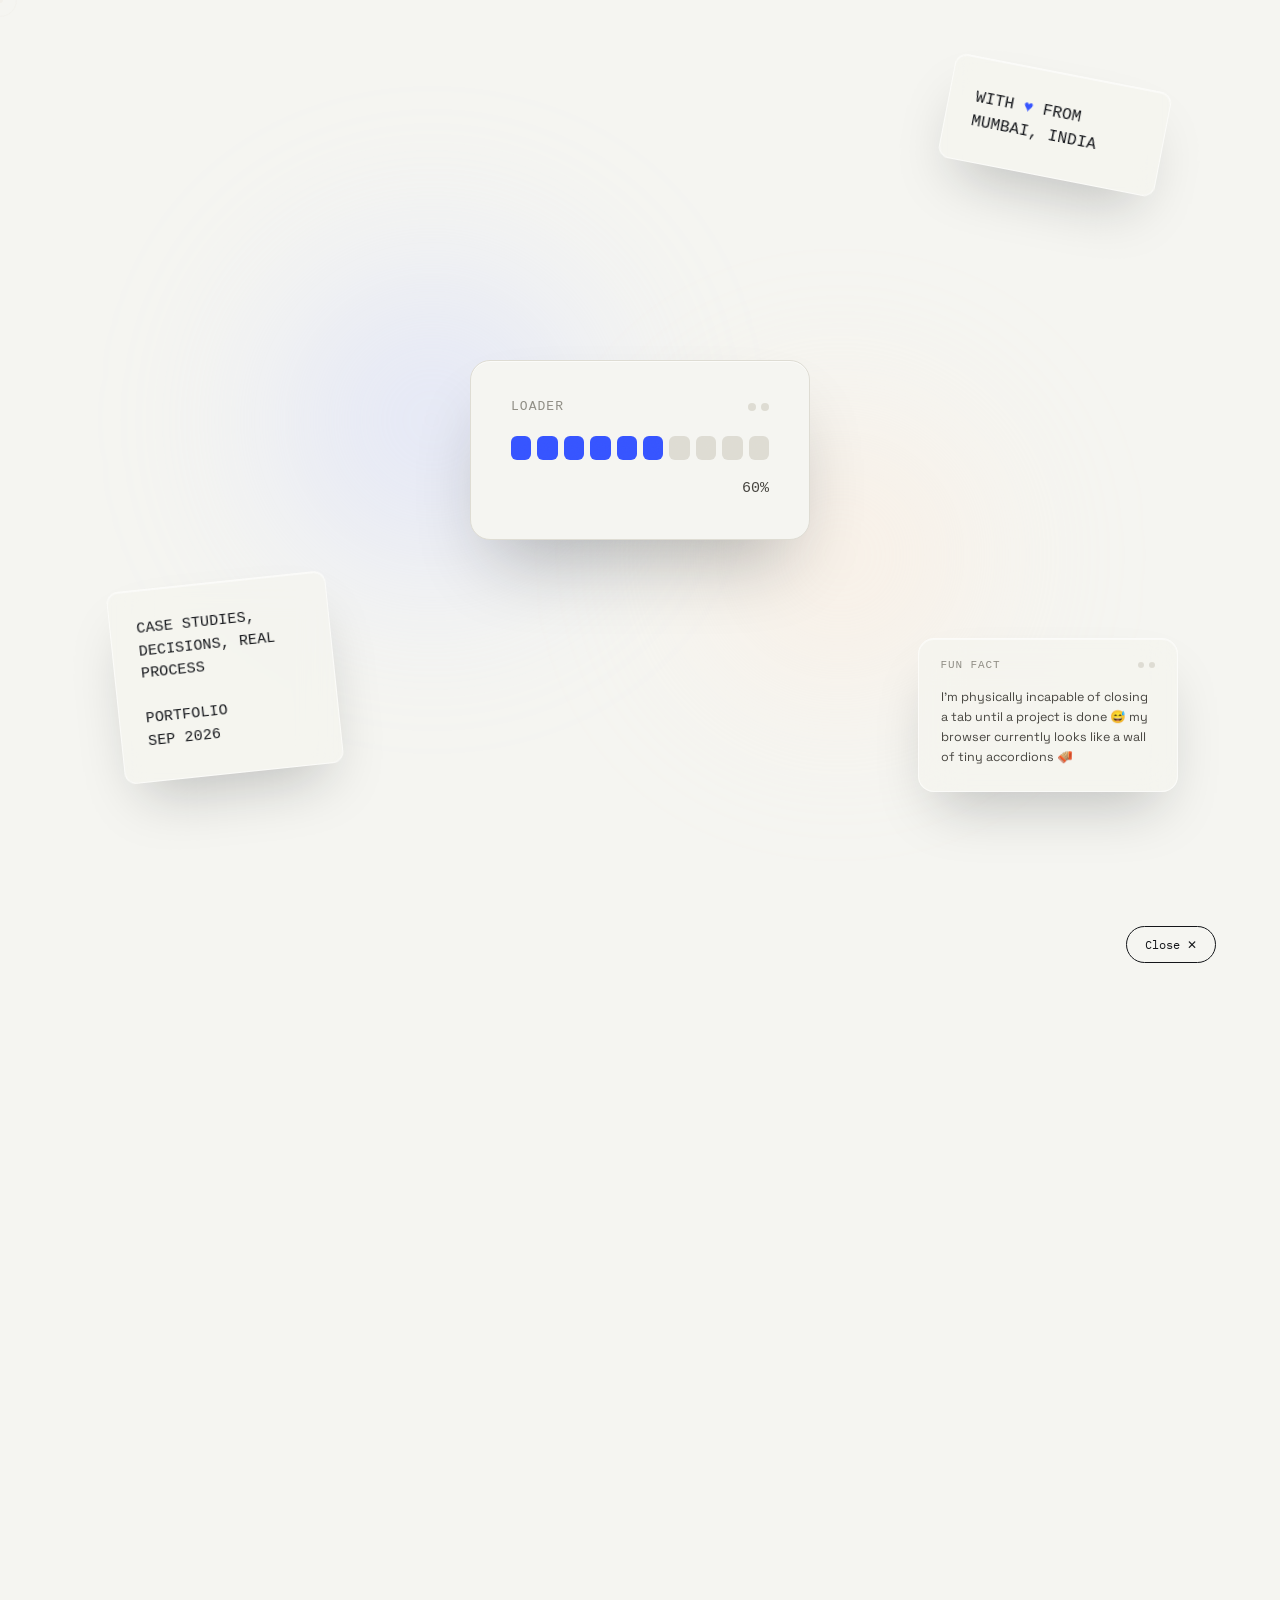
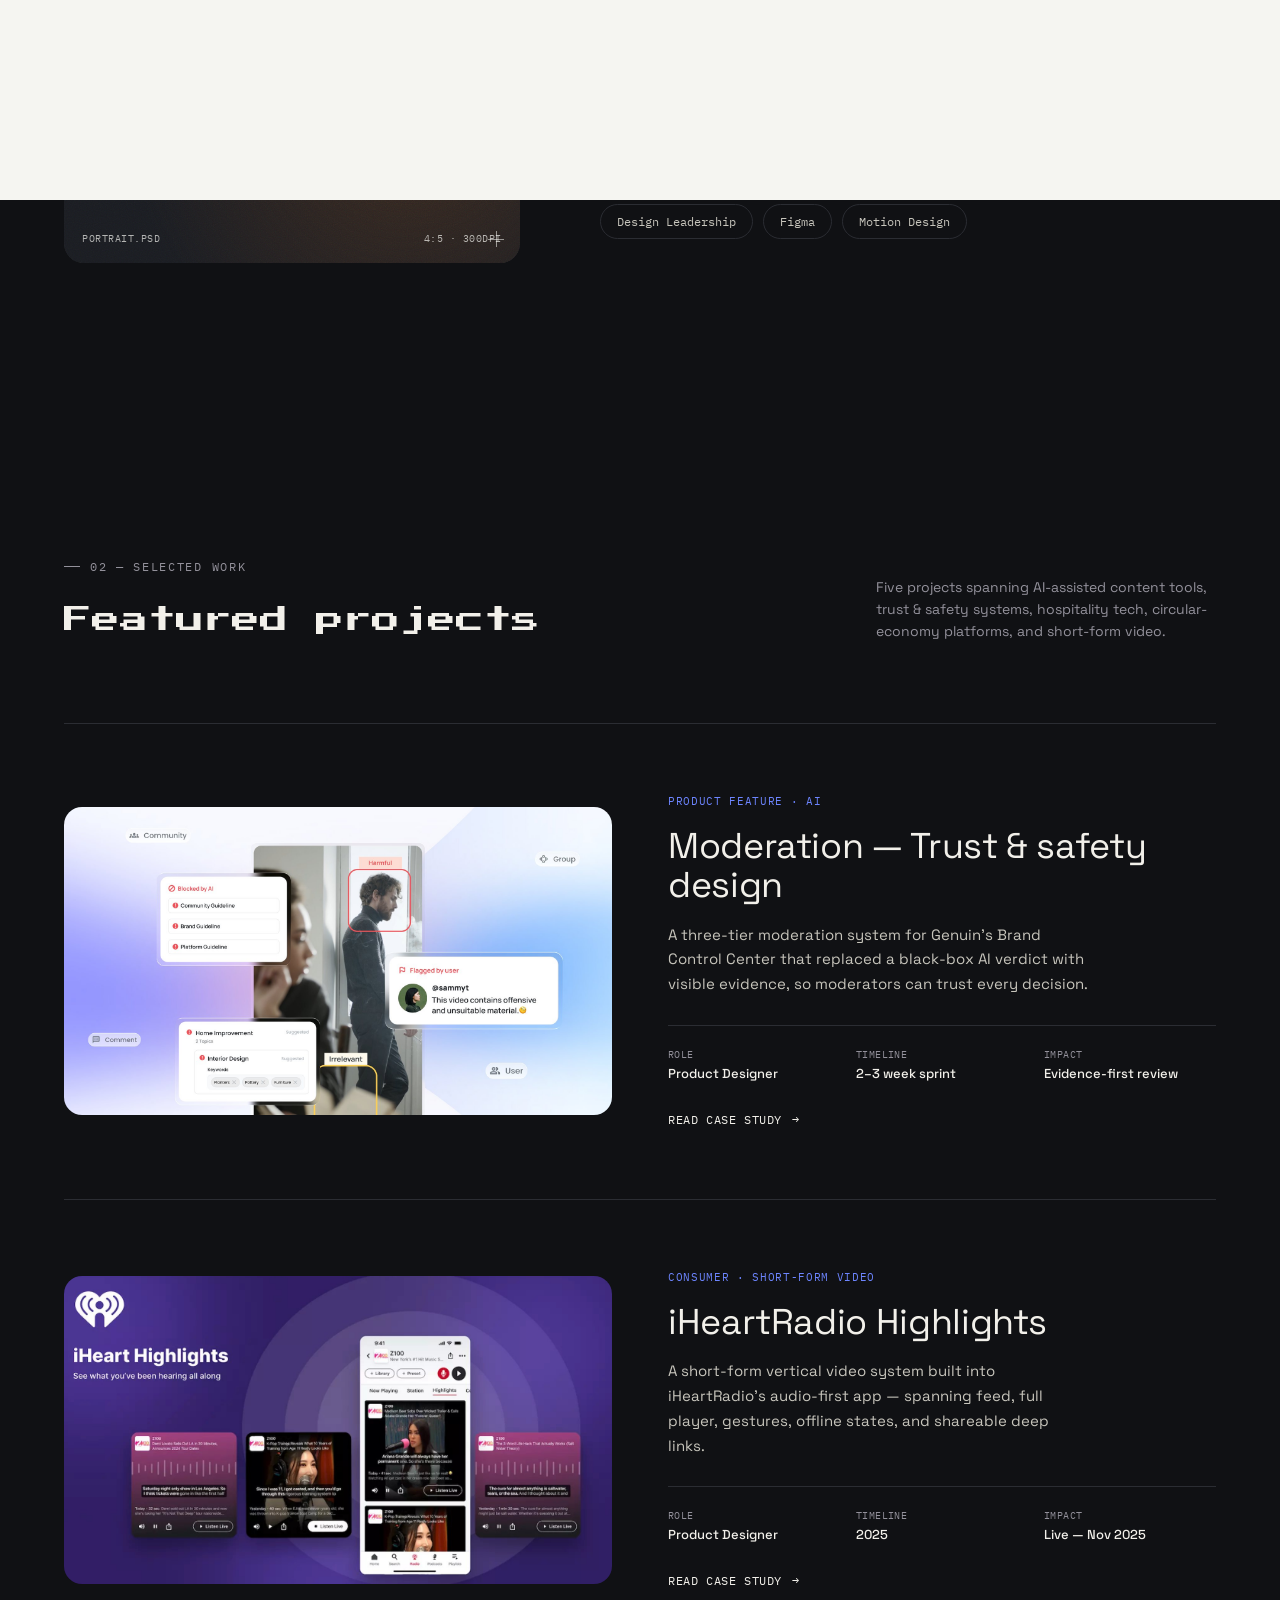
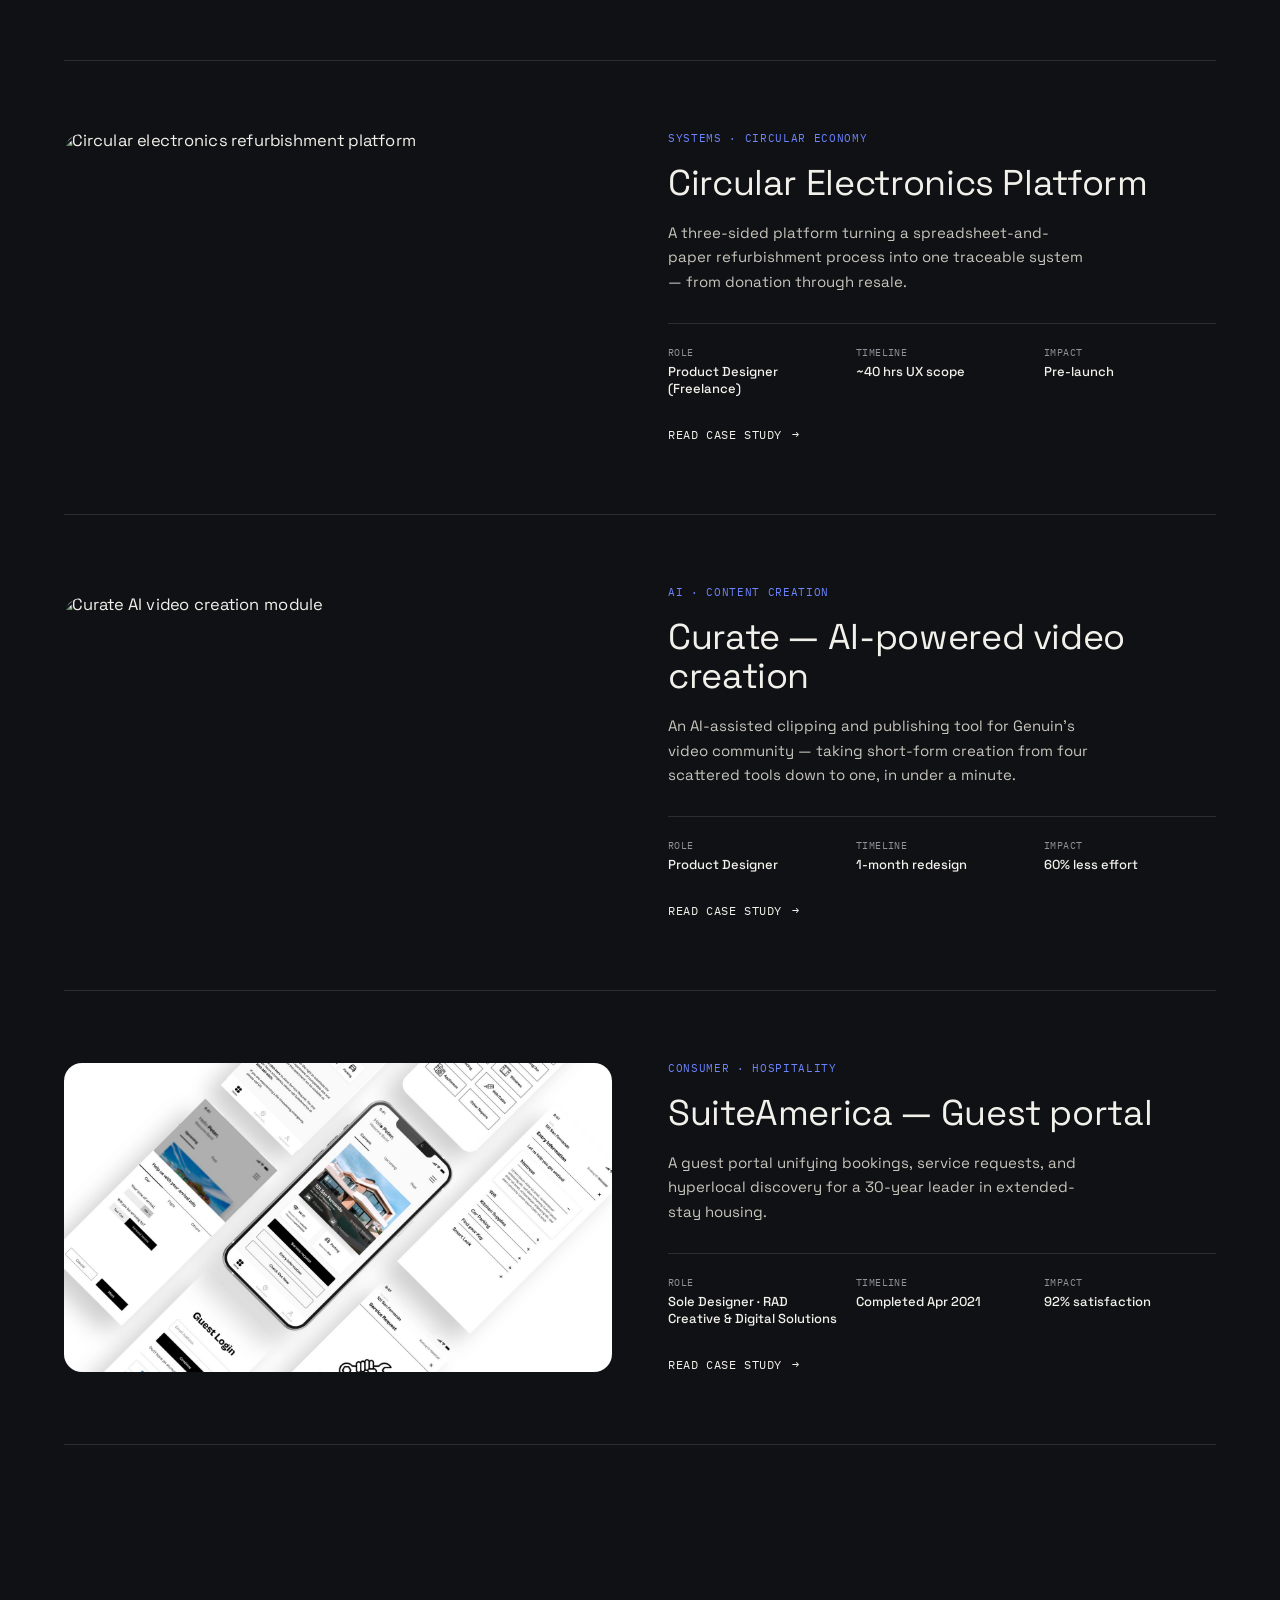
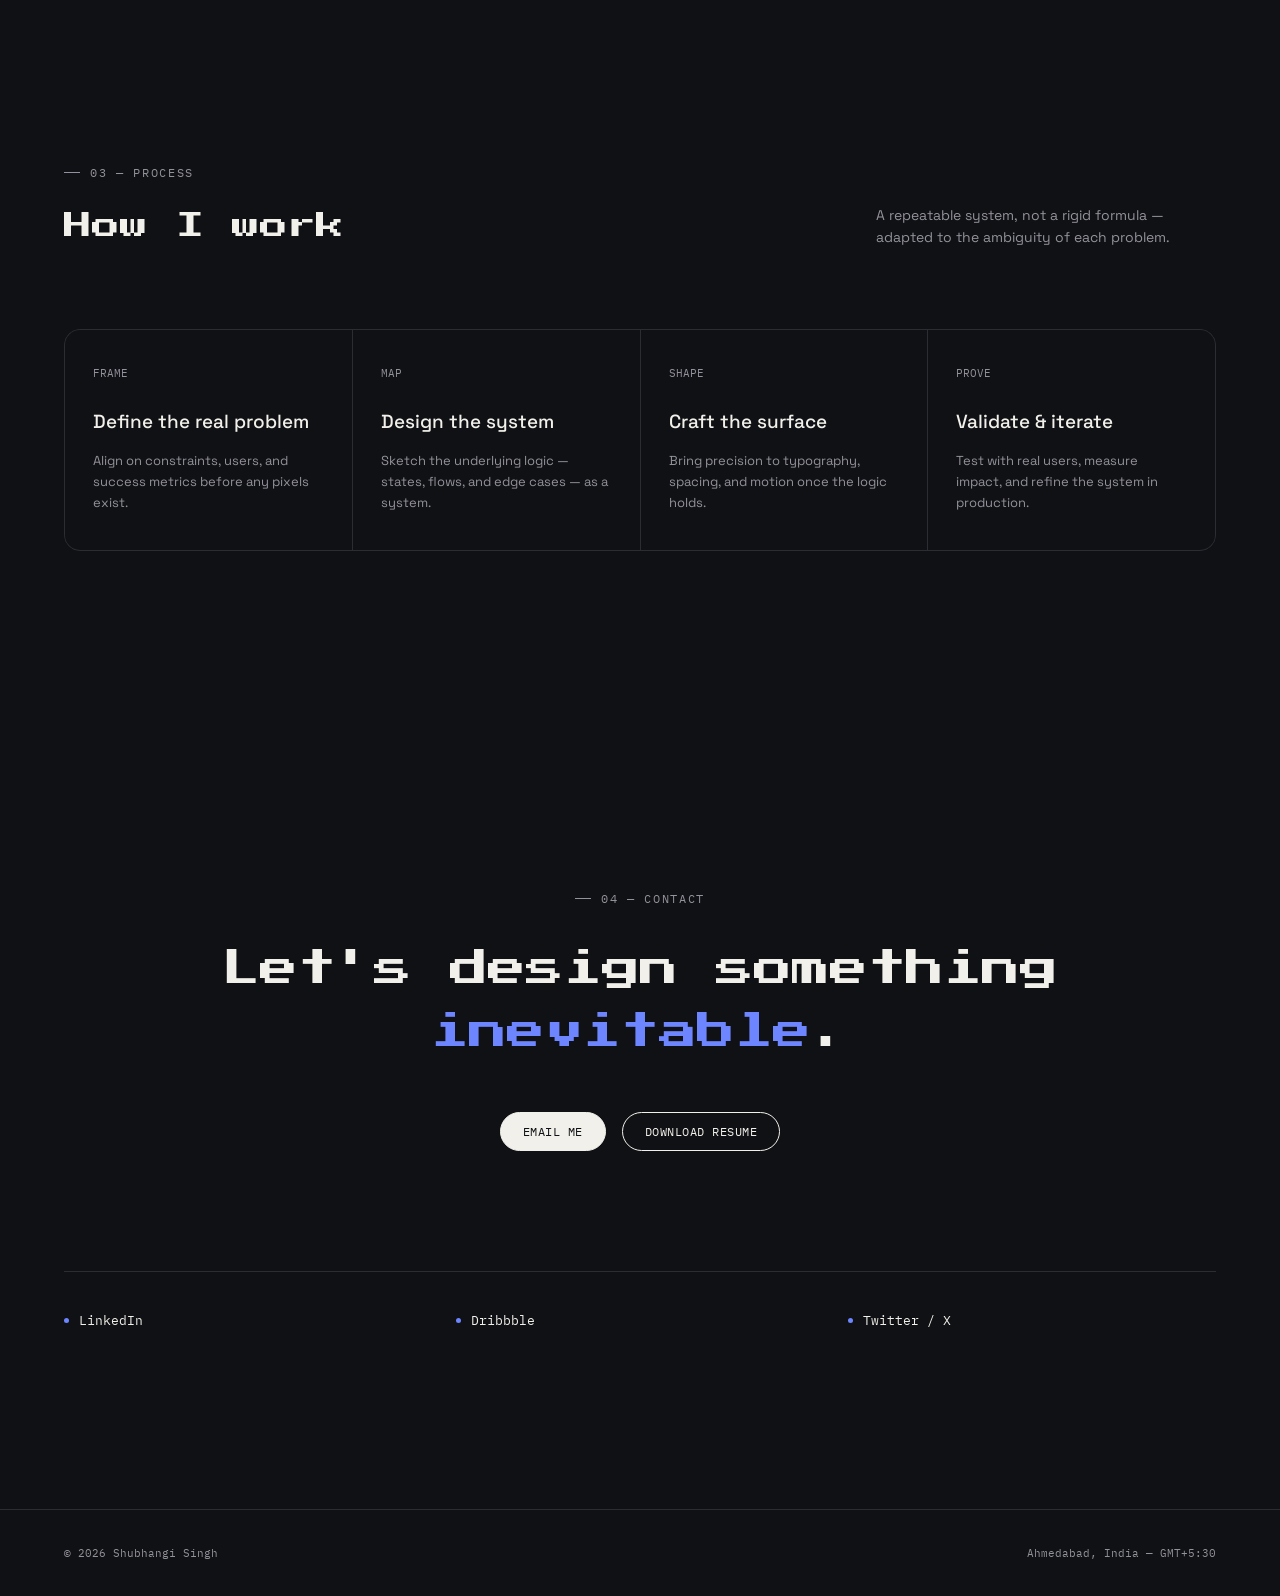
==== commit 03bef0b7: "latest index.html" ====
--- a/index.html
+++ b/index.html
@@ -3,7 +3,7 @@
 <head>
 <meta charset="UTF-8">
 <meta name="viewport" content="width=device-width, initial-scale=1.0">
-<title>Shubhangi Shah — Senior Product Designer</title>
+<title>Shubhangi Singh — Product Designer</title>
 <link rel="preconnect" href="https://fonts.googleapis.com">
 <link rel="preconnect" href="https://fonts.gstatic.com" crossorigin>
 <link href="https://fonts.googleapis.com/css2?family=Press+Start+2P&family=Space+Grotesk:wght@400;500;600;700&family=IBM+Plex+Mono:wght@400;500&display=swap" rel="stylesheet">
@@ -51,6 +51,7 @@
   --line:#dedcd3;
   --signal:#3654ff;
   --signal-dim:#3654ff1a;
+  --problem:#b8452f;
   --ink-soft:#46443f;
 
   --blob-1:#c9d2ff;
@@ -415,10 +416,21 @@
 .cs-deccard .cs-dectext{font-size:15px;line-height:1.65;}
 @media (max-width:820px){.cs-deccards{grid-template-columns:1fr;}}
 .cs-figure{display:flex;flex-direction:column;gap:10px;}.cs-figure figcaption{font-family:var(--mono);font-size:11px;letter-spacing:.04em;color:var(--stone-dim);line-height:1.5;}
-.cs-shift{border-left:3px solid var(--signal);padding:28px 32px;margin:8px 0 32px;background:var(--paper-2);border-radius:0 12px 12px 0;}
+.cs-shift{border-left:3px solid var(--signal);padding:28px 32px;margin:52px 0 32px;background:var(--paper-2);border-radius:0 12px 12px 0;}
+.cs-shift:first-child{margin-top:0;}
 .cs-shift h5{font-family:var(--serif);font-size:21px;font-weight:500;margin-bottom:14px;line-height:1.28;}
 .cs-shift p{font-size:15px;line-height:1.75;color:var(--ink-soft);max-width:64ch;}
 .cs-shift p+p{margin-top:14px;}
+.cs-shift-compare{display:grid;grid-template-columns:1fr 1fr;gap:18px;margin-top:22px;}
+.cs-shift-compare img{width:100%;border-radius:10px;border:1px solid var(--line);display:block;}
+.cs-shift-compare figcaption{font-family:var(--mono);font-size:10.5px;letter-spacing:.06em;text-transform:uppercase;color:var(--stone-dim);margin-top:8px;text-align:center;}
+@media (max-width:700px){.cs-shift-compare{grid-template-columns:1fr;}}
+.cs-problems{border-left:3px solid var(--problem);padding:22px 28px;margin:18px 0 8px;background:var(--paper-2);border-radius:0 12px 12px 0;}
+.cs-problems .cs-problems-label{font-family:var(--mono);font-size:10.5px;letter-spacing:.08em;text-transform:uppercase;color:var(--problem);margin-bottom:14px;}
+.cs-problems ul{list-style:none;display:flex;flex-direction:column;gap:14px;}
+.cs-problems li{font-size:14.5px;line-height:1.65;color:var(--ink-soft);position:relative;padding-left:20px;max-width:64ch;}
+.cs-problems li::before{content:'';position:absolute;left:0;top:7px;width:7px;height:7px;border-radius:50%;background:var(--problem);}
+.cs-problems li b{color:var(--ink);font-weight:600;}
 .cs-pillars{display:flex;flex-direction:column;gap:32px;}
 .cs-pillar{border-left:3px solid var(--signal);padding-left:24px;}
 .cs-pillar h5{font-family:var(--serif);font-size:19px;font-weight:500;margin-bottom:14px;}
@@ -487,7 +499,8 @@
 .cs-table th{font-family:var(--mono);font-size:10px;text-transform:uppercase;letter-spacing:.05em;color:var(--stone-dim);text-align:left;padding:10px 14px;border-bottom:1px solid var(--ink);}
 .cs-table td{font-size:13px;padding:12px 14px;border-bottom:1px solid var(--line);color:var(--ink-soft);}
 .cs-tree{font-family:var(--mono);font-size:12.5px;line-height:1.85;background:var(--paper-2);border:1px solid var(--line);border-radius:12px;padding:22px 26px;white-space:pre;overflow-x:auto;color:var(--ink-soft);}
-.cs-subhead{font-family:var(--sans);font-weight:600;font-size:14px;margin:28px 0 12px;color:var(--ink);}
+.cs-subhead{font-family:var(--sans);font-weight:600;font-size:14px;margin:52px 0 8px;color:var(--ink);}
+.cs-subhead:first-child{margin-top:0;}
 .cs-subhead:first-child{margin-top:0;}
 .cs-video-grid{display:grid;grid-template-columns:1fr 1fr;gap:20px;}
 .cs-video-grid.single{grid-template-columns:1fr;}
@@ -495,6 +508,8 @@
 .cs-video-item .vcap{font-family:var(--mono);font-size:11px;color:var(--stone-dim);margin-top:10px;}
 .cs-full-img{width:100%;border-radius:12px;border:1px solid var(--line);display:block;}
 .cs-full-img.contain{background:var(--paper-2);padding:24px;object-fit:contain;}
+.cs-ia-scroll{overflow-x:auto;border-radius:12px;border:1px solid var(--line);background:var(--paper-2);padding:20px;-webkit-overflow-scrolling:touch;}
+.cs-ia-scroll img{height:540px;width:auto;max-width:none;display:block;border-radius:6px;}
 .cs-path-grid{display:grid;grid-template-columns:repeat(3,1fr);gap:16px;margin-top:8px;}
 @media (max-width:980px){
   .cs-video-grid{grid-template-columns:1fr;}
@@ -523,9 +538,67 @@
 @media (prefers-reduced-motion: reduce){
   *{animation-duration:.001ms !important;transition-duration:.001ms !important;}
 }
+/* ============ INTRO LOADER ============ */
+.intro-overlay{position:fixed;inset:0;z-index:5000;background:#f5f5f1;overflow:hidden;transition:transform .9s cubic-bezier(.65,0,.35,1), visibility .9s cubic-bezier(.65,0,.35,1);}
+.intro-overlay.done{transform:translateY(-100%);visibility:hidden;pointer-events:none;}
+.intro-blob{position:absolute;border-radius:50%;filter:blur(70px);opacity:.5;pointer-events:none;}
+.intro-glass{background:rgba(245,244,239,.75);backdrop-filter:blur(20px) saturate(160%);-webkit-backdrop-filter:blur(20px) saturate(160%);border:1px solid rgba(255,255,255,.6);box-shadow:0 30px 58px -20px rgba(20,22,26,.25), inset 0 1px 0 rgba(255,255,255,.5);}
+.intro-loader{position:absolute;top:50%;left:50%;background:#f5f5f1;border:1px solid #dedcd3;box-shadow:0 40px 74px -24px rgba(20,22,26,.3), inset 0 1px 0 rgba(255,255,255,.6);border-radius:20px;padding:38px 40px 42px;width:340px;opacity:0;transform:translate(-50%,-50%) scale(.85);transition:opacity .6s var(--ease), transform .6s var(--ease);z-index:2;}
+.intro-loader.show{opacity:1;transform:translate(-50%,-50%) scale(1);}
+.intro-loader-top{display:flex;align-items:center;justify-content:space-between;margin-bottom:16px;}
+.intro-loader-label{font-family:var(--mono);font-size:11px;letter-spacing:.08em;text-transform:uppercase;color:#8f8d84;font-weight:500;}
+.intro-loader-dots{display:flex;gap:5px;}
+.intro-loader-dots span{width:6px;height:6px;border-radius:50%;background:#dedcd3;}
+.intro-loader .intro-loader-top{margin-bottom:22px;}
+.intro-loader .intro-loader-label{font-size:13px;}
+.intro-loader .intro-loader-dots span{width:8px;height:8px;}
+.intro-loader-bar{display:flex;gap:6px;}
+.intro-loader-bar span{width:24px;height:24px;background:#dedcd3;border-radius:6px;transition:background .15s linear;}
+.intro-loader-bar span.on{background:#3654ff;}
+.intro-loader-pct{font-family:var(--mono);font-size:15px;color:#46443f;text-align:right;margin-top:20px;font-weight:500;}
+.intro-window{position:absolute;border-radius:16px;padding:20px 22px 24px;width:260px;opacity:0;transform:rotate(var(--rot,0deg)) scale(.85);transition:opacity .6s var(--ease), transform .6s var(--ease);z-index:2;}
+.intro-window.show{opacity:1;transform:rotate(var(--rot,0deg)) scale(1);}
+.intro-window p{font-family:var(--sans);font-size:12.5px;line-height:1.6;color:#46443f;margin:0;}
+.intro-mark{position:absolute;bottom:9%;left:50%;transform:translateX(-50%);font-family:var(--display);font-size:10px;letter-spacing:.12em;color:#8f8d84;opacity:0;transition:opacity .5s var(--ease);white-space:nowrap;z-index:2;}
+.intro-mark.show{opacity:1;}
+.intro-note{position:absolute;width:220px;padding:28px 26px;border-radius:12px;opacity:0;transform:rotate(var(--rot,-7deg)) scale(.82);transition:opacity .7s var(--ease), transform .7s var(--ease);font-family:var(--mono);font-weight:500;font-size:16px;line-height:1.5;letter-spacing:.01em;color:#14161a;text-transform:uppercase;text-align:left;z-index:2;}
+.intro-note.show{opacity:1;transform:rotate(var(--rot,-7deg)) scale(1);}
+.intro-note .heart{color:#3654ff;}
+@media (max-width:700px){
+  .intro-note{width:170px;padding:22px 18px;font-size:14px;}
+  .intro-loader{width:270px;padding:26px 26px 28px;}
+  .intro-loader-bar span{width:15px;height:15px;border-radius:4px;}
+  .intro-loader-bar{gap:4px;}
+  .intro-window{display:none;}
+}
 </style>
 </head>
 <body>
+
+<div class="intro-overlay" id="introOverlay">
+  <div class="intro-blob" style="width:480px;height:480px;background:radial-gradient(circle,#c9d2ff 0%,transparent 70%);top:20%;left:15%;"></div>
+  <div class="intro-blob" style="width:420px;height:420px;background:radial-gradient(circle,#ffe8d6 0%,transparent 70%);bottom:15%;right:18%;"></div>
+  <div class="intro-loader">
+    <div class="intro-loader-top">
+      <span class="intro-loader-label">Loader</span>
+      <div class="intro-loader-dots"><span></span><span></span></div>
+    </div>
+    <div class="intro-loader-bar" id="introBar">
+      <span></span><span></span><span></span><span></span><span></span><span></span><span></span><span></span><span></span><span></span>
+    </div>
+    <div class="intro-loader-pct" id="introPct">0%</div>
+  </div>
+  <div class="intro-note intro-glass" style="top:8%;right:9%;--rot:11deg;">WITH <span class="heart">♥</span> FROM<br>MUMBAI, INDIA</div>
+  <div class="intro-window intro-glass" style="bottom:12%;right:8%;--rot:0deg;">
+    <div class="intro-loader-top">
+      <span class="intro-loader-label">Fun fact</span>
+      <div class="intro-loader-dots"><span></span><span></span></div>
+    </div>
+    <p>I'm physically incapable of closing a tab until a project is done 😅 my browser currently looks like a wall of tiny accordions 🪗</p>
+  </div>
+  <div class="intro-note intro-glass" style="bottom:14%;left:9%;--rot:-6deg;font-size:15px;">CASE STUDIES,<br>DECISIONS, REAL<br>PROCESS<br><br>PORTFOLIO<br>SEP 2026</div>
+  <div class="intro-mark">SHUBHANGI SINGH — PRODUCT DESIGNER</div>
+</div>
 
 <div class="grain"></div>
 <div class="progress" id="progress"></div>
@@ -786,7 +859,7 @@
 </section>
 
 <footer>
-  <div>© 2026 Shubhangi Shah</div>
+  <div>© 2026 Shubhangi Singh</div>
   <div>Ahmedabad, India — GMT+5:30</div>
 </footer>
 
@@ -804,8 +877,11 @@
 const HIGHLIGHTS_COVER = "[data-uri]";
 const MOD_COVER = "[data-uri]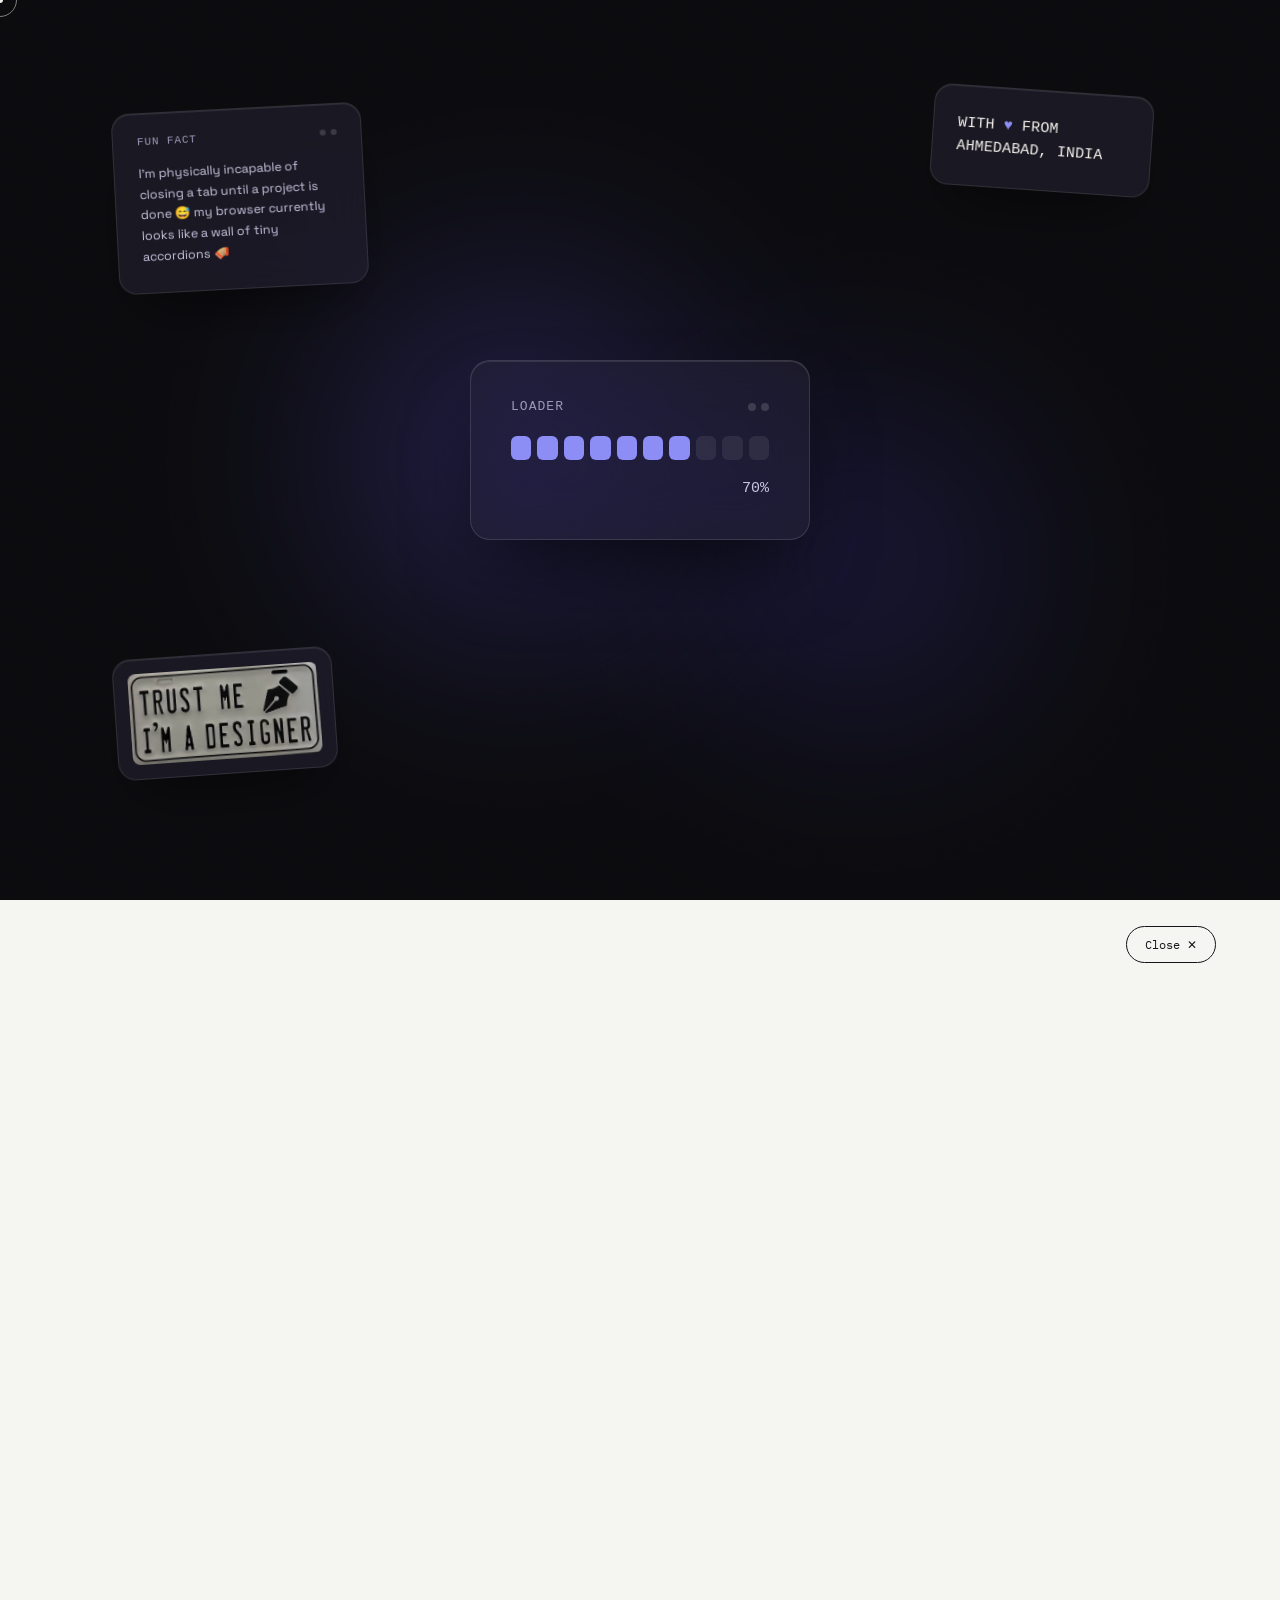
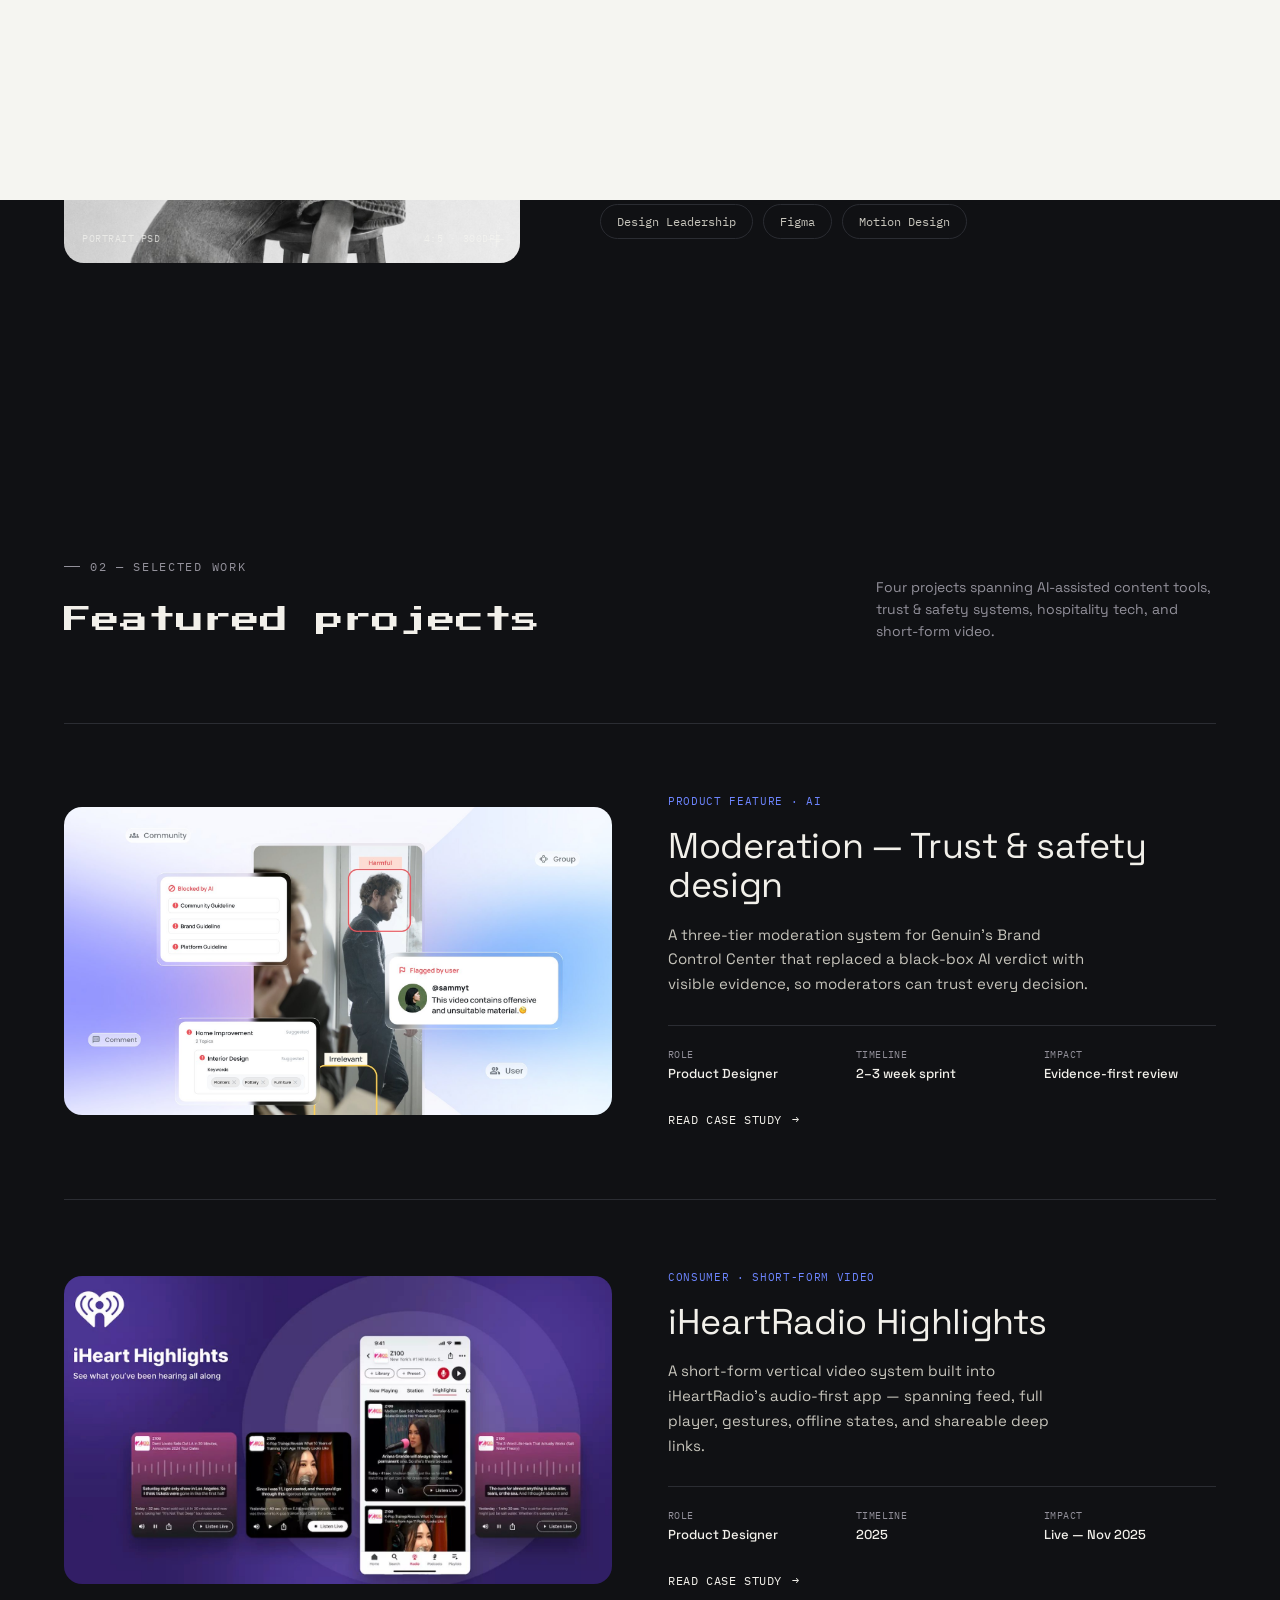
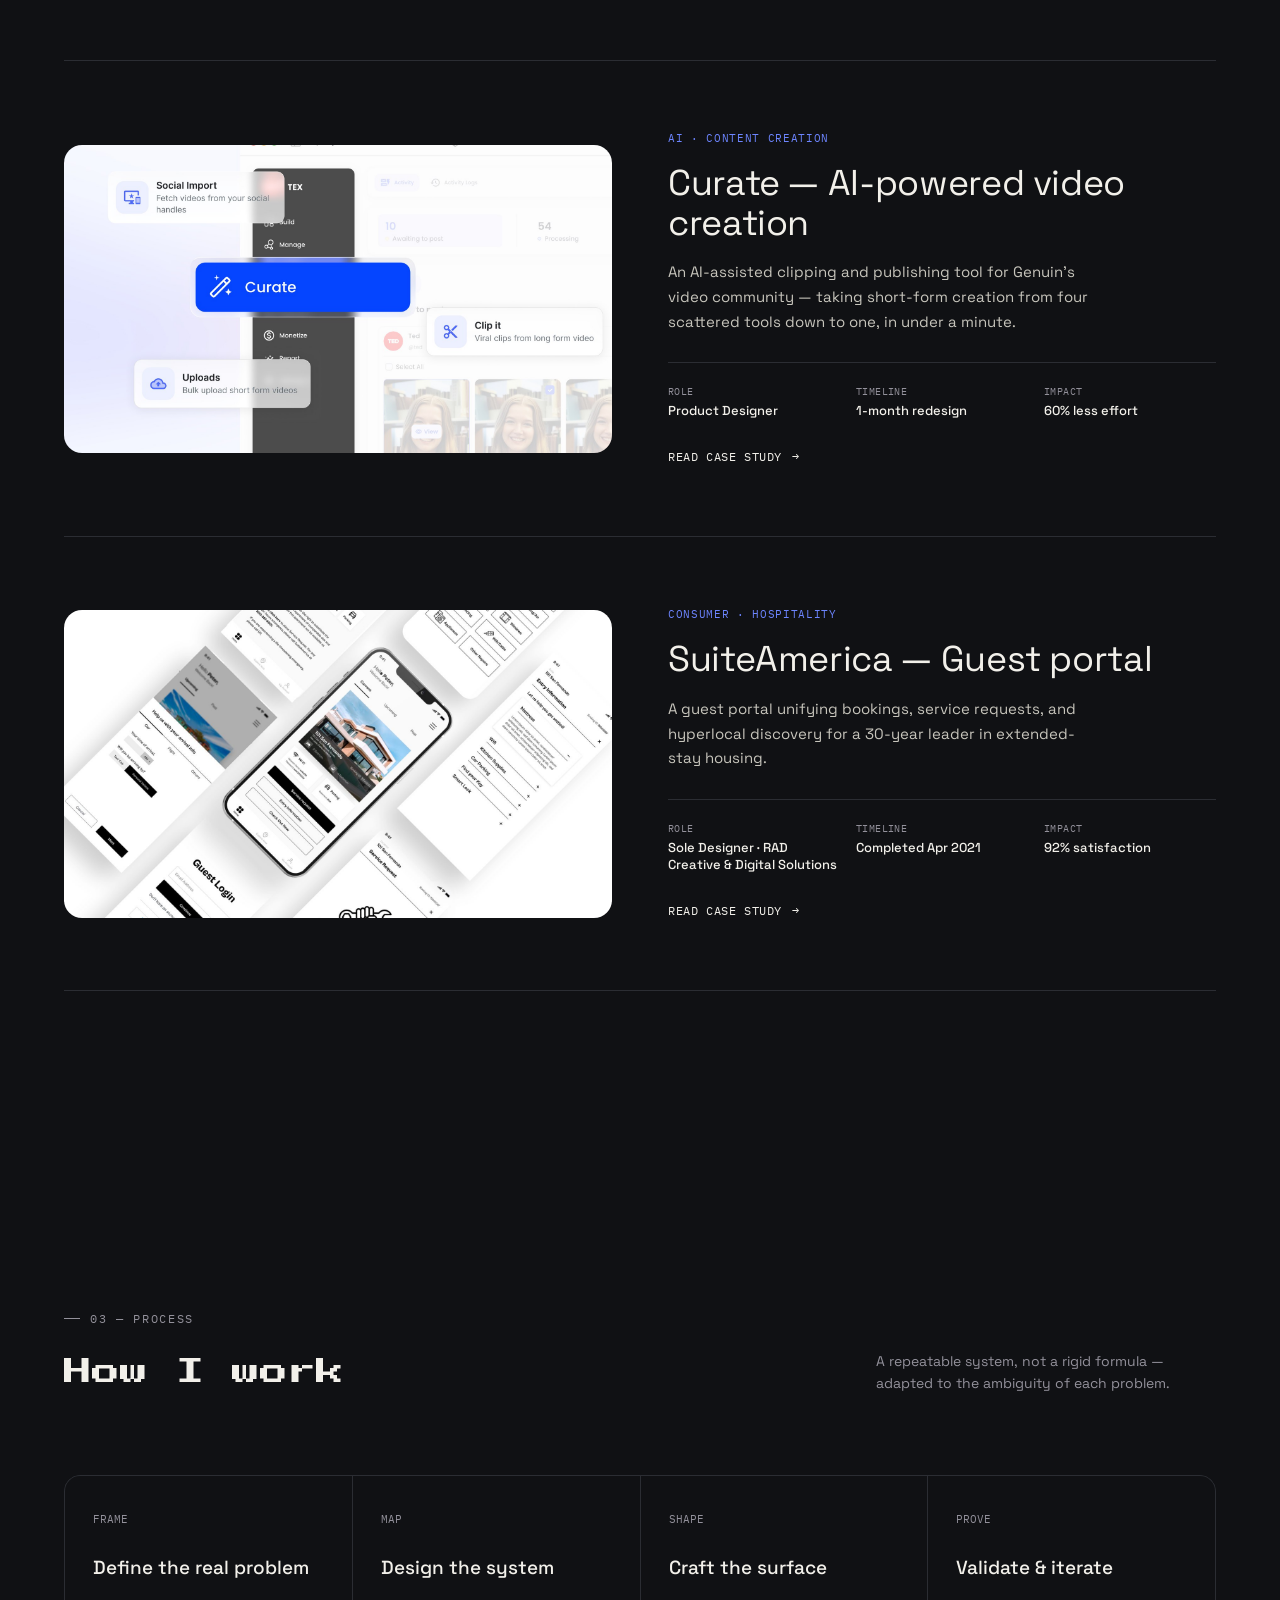
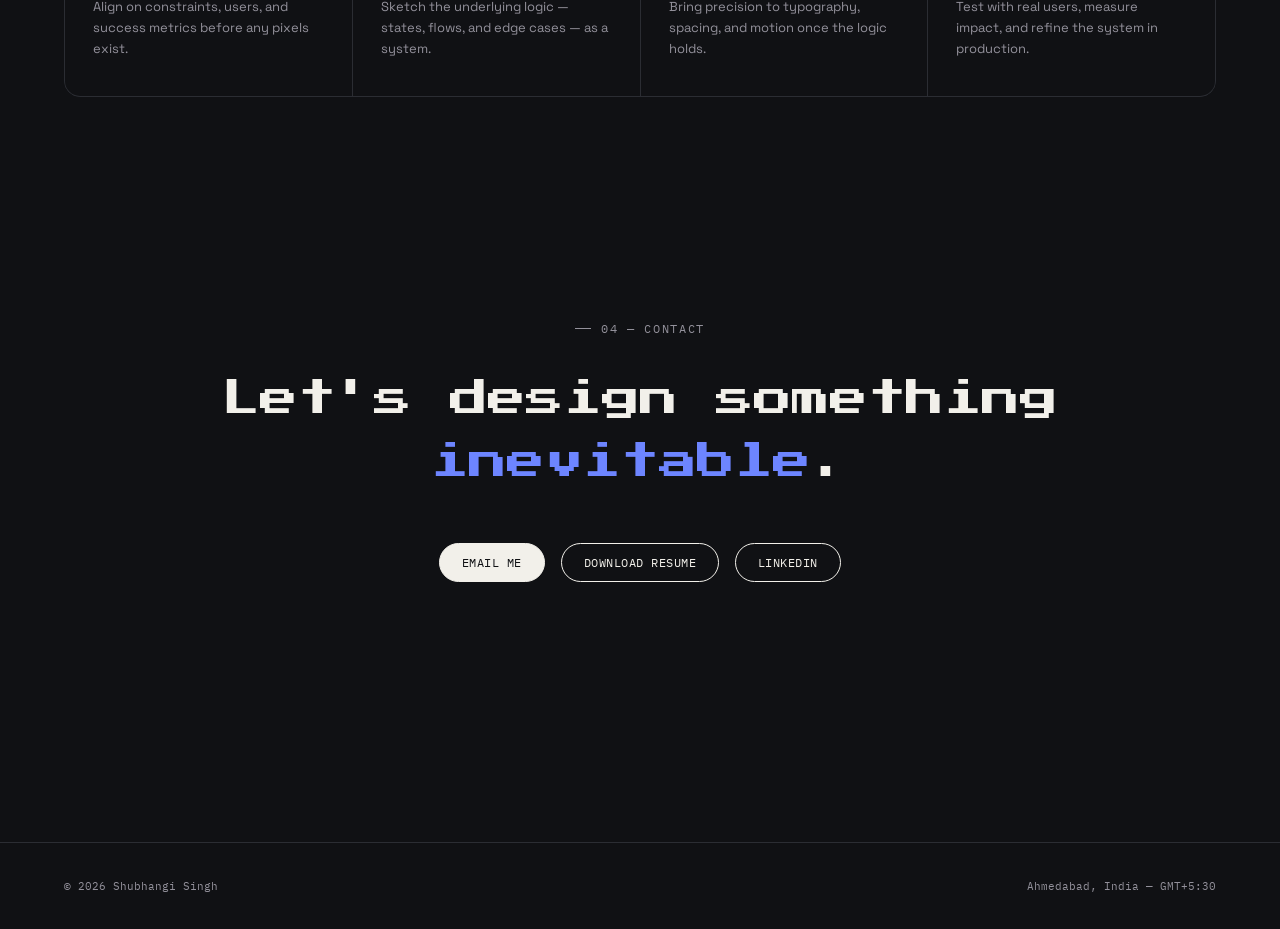
==== commit e8e8ab94: "bug fix" ====
--- a/index.html
+++ b/index.html
@@ -202,7 +202,7 @@
 .hero-eyebrow{margin-bottom:34px;}
 h1.hero-title{
   font-family:var(--display);font-weight:400;letter-spacing:0;
-  font-size:clamp(20px, 3.4vw, 46px);line-height:1.55;max-width:26ch;
+  font-size:clamp(20px, 3.4vw, 40px);line-height:1.55;max-width:26ch;
 }
 h1.hero-title em{font-style:normal;font-weight:400;color:var(--signal);}
 .emoji-tight{margin-left:-.08em;font-size:1.3em;display:inline-block;}
@@ -258,6 +258,8 @@
     linear-gradient(160deg,var(--portrait-3a),var(--portrait-3b) 60%);
   position:relative;
 }
+#aboutPortraitImg{transition:transform .7s var(--ease);}
+.about-portrait:hover #aboutPortraitImg{transform:scale(1.06);}
 .about-portrait::before{
   content:'';position:absolute;inset:0;
   background-image:url("data:image/svg+xml,%3Csvg xmlns='http://www.w3.org/2000/svg' width='120' height='120'%3E%3Cfilter id='n'%3E%3CfeTurbulence type='fractalNoise' baseFrequency='0.85' numOctaves='2'/%3E%3C/filter%3E%3Crect width='100%25' height='100%25' filter='url(%23n)' opacity='.35'/%3E%3C/svg%3E");
@@ -335,7 +337,7 @@
 .process-cell p{font-size:13px;color:var(--stone-dim);line-height:1.6;}
 
 /* ============ CTA / CONTACT ============ */
-.cta-section{padding:180px 0;text-align:center;position:relative;}
+.cta-section{padding:64px 0 260px;text-align:center;position:relative;}
 .cta-section h2{
   font-family:var(--display);font-weight:400;font-size:clamp(18px,3vw,40px);letter-spacing:0;line-height:1.65;
 }
@@ -369,9 +371,10 @@
 .cs-hero-img img{width:100%;height:100%;object-fit:cover;}
 .cs-meta-row{display:grid;grid-template-columns:repeat(4,1fr);gap:20px;padding:28px 0;border-top:1px solid var(--line);border-bottom:1px solid var(--line);margin-bottom:60px;}
 .cs-meta-row .mk{font-family:var(--mono);font-size:10px;color:var(--stone-dim);text-transform:uppercase;margin-bottom:6px;}
-.cs-body{display:grid;grid-template-columns:.7fr 1.3fr;gap:60px;margin-bottom:60px;}
-.cs-body h4{font-family:var(--serif);font-size:20px;font-weight:500;}
-.cs-body p{font-size:15px;line-height:1.75;color:var(--ink-soft);max-width:56ch;}
+.cs-body{display:block;margin-bottom:60px;}
+.cs-body h4{font-family:var(--serif);font-size:20px;font-weight:500;margin-bottom:20px;}
+.cs-body p{font-size:15px;line-height:1.75;color:var(--ink-soft);max-width:72ch;}
+.cs-body p b{color:var(--ink);font-weight:600;}
 .cs-body p + p{margin-top:18px;}
 .cs-stats{display:grid;grid-template-columns:repeat(3,1fr);gap:24px;margin-bottom:60px;}
 .cs-stats .box{border:1px solid var(--line);border-radius:14px;padding:28px;}
@@ -403,12 +406,9 @@
 .cs-deccard .cs-decbody{padding:20px 22px 22px;display:flex;gap:14px;align-items:flex-start;}
 .cs-sol-strip{display:grid;gap:1px;background:var(--line);}
 .cs-sol-strip img{width:100%;aspect-ratio:4/3;object-fit:cover;display:block;}
-.cs-solcards{display:grid;grid-template-columns:1fr;gap:0;padding-bottom:60px;}
-.cs-sol-sticky-h{position:sticky;top:0;z-index:50;background:var(--paper);padding:16px 0;margin-bottom:0!important;border-bottom:1px solid var(--line);}
+.cs-solcards{display:grid;grid-template-columns:1fr;gap:24px;padding-bottom:20px;}
 .cs-solcards .cs-deccard{
-  position:sticky;
-  margin-bottom:24px;
-  box-shadow:0 -18px 40px -14px rgba(0,0,0,.16), inset 0 1px 0 rgba(255,255,255,.4);
+  box-shadow:0 12px 32px -16px rgba(20,22,26,.14), inset 0 1px 0 rgba(255,255,255,.4);
 }
 .cs-solcards .cs-deccard img{object-fit:contain;background:var(--paper-2);}
 .cs-solcards .cs-dec-ph{background:var(--paper-2);}
@@ -539,45 +539,63 @@
   *{animation-duration:.001ms !important;transition-duration:.001ms !important;}
 }
 /* ============ INTRO LOADER ============ */
-.intro-overlay{position:fixed;inset:0;z-index:5000;background:#f5f5f1;overflow:hidden;transition:transform .9s cubic-bezier(.65,0,.35,1), visibility .9s cubic-bezier(.65,0,.35,1);}
+.intro-overlay{position:fixed;inset:0;z-index:5000;background:#0b0b0e;overflow:hidden;transition:transform .9s cubic-bezier(.65,0,.35,1), visibility .9s cubic-bezier(.65,0,.35,1);}
 .intro-overlay.done{transform:translateY(-100%);visibility:hidden;pointer-events:none;}
-.intro-blob{position:absolute;border-radius:50%;filter:blur(70px);opacity:.5;pointer-events:none;}
-.intro-glass{background:rgba(245,244,239,.75);backdrop-filter:blur(20px) saturate(160%);-webkit-backdrop-filter:blur(20px) saturate(160%);border:1px solid rgba(255,255,255,.6);box-shadow:0 30px 58px -20px rgba(20,22,26,.25), inset 0 1px 0 rgba(255,255,255,.5);}
-.intro-loader{position:absolute;top:50%;left:50%;background:#f5f5f1;border:1px solid #dedcd3;box-shadow:0 40px 74px -24px rgba(20,22,26,.3), inset 0 1px 0 rgba(255,255,255,.6);border-radius:20px;padding:38px 40px 42px;width:340px;opacity:0;transform:translate(-50%,-50%) scale(.85);transition:opacity .6s var(--ease), transform .6s var(--ease);z-index:2;}
+.intro-blob{position:absolute;border-radius:50%;filter:blur(100px);opacity:.35;pointer-events:none;}
+.intro-glass{background:rgba(38,35,50,.5);backdrop-filter:blur(26px) saturate(180%);-webkit-backdrop-filter:blur(26px) saturate(180%);border:1px solid rgba(255,255,255,.1);box-shadow:0 30px 60px -20px rgba(0,0,0,.6), inset 0 1px 0 rgba(255,255,255,.08);}
+.intro-loader{position:absolute;top:50%;left:50%;background:rgba(38,35,50,.55);backdrop-filter:blur(28px) saturate(180%);-webkit-backdrop-filter:blur(28px) saturate(180%);border:1px solid rgba(255,255,255,.12);box-shadow:0 40px 80px -22px rgba(0,0,0,.65), inset 0 1px 0 rgba(255,255,255,.1);border-radius:20px;padding:38px 40px 42px;width:340px;opacity:0;transform:translate(-50%,-50%) scale(.85);transition:opacity .6s var(--ease), transform .6s var(--ease);z-index:2;}
 .intro-loader.show{opacity:1;transform:translate(-50%,-50%) scale(1);}
 .intro-loader-top{display:flex;align-items:center;justify-content:space-between;margin-bottom:16px;}
-.intro-loader-label{font-family:var(--mono);font-size:11px;letter-spacing:.08em;text-transform:uppercase;color:#8f8d84;font-weight:500;}
+.intro-loader-label{font-family:var(--mono);font-size:11px;letter-spacing:.08em;text-transform:uppercase;color:#9d97b8;font-weight:500;}
 .intro-loader-dots{display:flex;gap:5px;}
-.intro-loader-dots span{width:6px;height:6px;border-radius:50%;background:#dedcd3;}
+.intro-loader-dots span{width:6px;height:6px;border-radius:50%;background:rgba(255,255,255,.15);}
 .intro-loader .intro-loader-top{margin-bottom:22px;}
 .intro-loader .intro-loader-label{font-size:13px;}
 .intro-loader .intro-loader-dots span{width:8px;height:8px;}
 .intro-loader-bar{display:flex;gap:6px;}
-.intro-loader-bar span{width:24px;height:24px;background:#dedcd3;border-radius:6px;transition:background .15s linear;}
-.intro-loader-bar span.on{background:#3654ff;}
-.intro-loader-pct{font-family:var(--mono);font-size:15px;color:#46443f;text-align:right;margin-top:20px;font-weight:500;}
-.intro-window{position:absolute;border-radius:16px;padding:20px 22px 24px;width:260px;opacity:0;transform:rotate(var(--rot,0deg)) scale(.85);transition:opacity .6s var(--ease), transform .6s var(--ease);z-index:2;}
+.intro-loader-bar span{width:24px;height:24px;background:rgba(255,255,255,.08);border-radius:6px;transition:background .15s linear;}
+.intro-loader-bar span.on{background:#8b8cf5;}
+.intro-loader-pct{font-family:var(--mono);font-size:15px;color:#c9c5e0;text-align:right;margin-top:20px;font-weight:500;}
+.intro-window{position:absolute;border-radius:18px;padding:22px 24px 26px;width:250px;opacity:0;transform:rotate(var(--rot,0deg)) scale(.85);transition:opacity .6s var(--ease), transform .6s var(--ease);z-index:2;}
 .intro-window.show{opacity:1;transform:rotate(var(--rot,0deg)) scale(1);}
-.intro-window p{font-family:var(--sans);font-size:12.5px;line-height:1.6;color:#46443f;margin:0;}
-.intro-mark{position:absolute;bottom:9%;left:50%;transform:translateX(-50%);font-family:var(--display);font-size:10px;letter-spacing:.12em;color:#8f8d84;opacity:0;transition:opacity .5s var(--ease);white-space:nowrap;z-index:2;}
+.intro-window p{font-family:var(--sans);font-size:12.5px;line-height:1.65;color:#c9c5e0;margin:0;}
+.intro-mark{position:absolute;bottom:8%;left:50%;transform:translateX(-50%);font-family:var(--display);font-size:10px;letter-spacing:.12em;color:#736d8f;opacity:0;transition:opacity .5s var(--ease);white-space:nowrap;z-index:2;}
 .intro-mark.show{opacity:1;}
-.intro-note{position:absolute;width:220px;padding:28px 26px;border-radius:12px;opacity:0;transform:rotate(var(--rot,-7deg)) scale(.82);transition:opacity .7s var(--ease), transform .7s var(--ease);font-family:var(--mono);font-weight:500;font-size:16px;line-height:1.5;letter-spacing:.01em;color:#14161a;text-transform:uppercase;text-align:left;z-index:2;}
-.intro-note.show{opacity:1;transform:rotate(var(--rot,-7deg)) scale(1);}
-.intro-note .heart{color:#3654ff;}
+.intro-note{position:absolute;width:220px;padding:26px 24px;border-radius:18px;opacity:0;transform:rotate(var(--rot,-3deg)) scale(.85);transition:opacity .6s var(--ease), transform .6s var(--ease);font-family:var(--mono);font-weight:500;font-size:15px;line-height:1.55;letter-spacing:.01em;color:#f2f0ea;text-transform:uppercase;text-align:left;z-index:2;}
+.intro-note.show{opacity:1;transform:rotate(var(--rot,-3deg)) scale(1);}
+.intro-note .heart{color:#8b8cf5;}
+.intro-plate{position:absolute;width:220px;padding:14px;border-radius:18px;opacity:0;transform:rotate(var(--rot,-3deg)) scale(.85);transition:opacity .6s var(--ease), transform .6s var(--ease);z-index:2;}
+.intro-plate.show{opacity:1;transform:rotate(var(--rot,-3deg)) scale(1);}
+.intro-plate img{width:100%;display:block;border-radius:8px;}
 @media (max-width:700px){
-  .intro-note{width:170px;padding:22px 18px;font-size:14px;}
+  .intro-note{width:170px;padding:20px 18px;font-size:13px;}
   .intro-loader{width:270px;padding:26px 26px 28px;}
   .intro-loader-bar span{width:15px;height:15px;border-radius:4px;}
   .intro-loader-bar{gap:4px;}
   .intro-window{display:none;}
+  .intro-plate{display:none;}
+}
+/* ============ LIGHTBOX ============ */
+.zoomable{cursor:zoom-in;}
+.lightbox{position:fixed;inset:0;z-index:6000;background:rgba(8,8,10,.94);opacity:0;visibility:hidden;transition:opacity .25s ease;display:flex;align-items:flex-start;justify-content:flex-start;}
+.lightbox.open{opacity:1;visibility:visible;}
+.lightbox-scroll{width:100%;height:100%;overflow:auto;cursor:grab;padding:60px;box-sizing:border-box;display:flex;align-items:center;justify-content:center;min-height:100%;}
+.lightbox-scroll.grabbing{cursor:grabbing;}
+.lightbox-scroll img{display:block;max-width:none;border-radius:8px;box-shadow:0 40px 80px -20px rgba(0,0,0,.7);margin:auto;}
+.lightbox-close{position:fixed;top:22px;right:28px;z-index:6001;width:44px;height:44px;border-radius:50%;background:rgba(255,255,255,.1);border:1px solid rgba(255,255,255,.2);color:#f2f0ea;font-size:20px;line-height:1;cursor:pointer;display:flex;align-items:center;justify-content:center;backdrop-filter:blur(8px);}
+.lightbox-close:hover{background:rgba(255,255,255,.18);}
+.lightbox-hint{position:fixed;bottom:22px;left:50%;transform:translateX(-50%);z-index:6001;font-family:var(--mono);font-size:11px;letter-spacing:.05em;color:rgba(255,255,255,.55);background:rgba(255,255,255,.08);border:1px solid rgba(255,255,255,.15);padding:7px 14px;border-radius:20px;backdrop-filter:blur(8px);white-space:nowrap;}
+@media (max-width:700px){
+  .lightbox-scroll{padding:20px;}
+  .lightbox-close{width:38px;height:38px;top:14px;right:14px;}
 }
 </style>
 </head>
 <body>
 
 <div class="intro-overlay" id="introOverlay">
-  <div class="intro-blob" style="width:480px;height:480px;background:radial-gradient(circle,#c9d2ff 0%,transparent 70%);top:20%;left:15%;"></div>
-  <div class="intro-blob" style="width:420px;height:420px;background:radial-gradient(circle,#ffe8d6 0%,transparent 70%);bottom:15%;right:18%;"></div>
+  <div class="intro-blob" style="width:520px;height:520px;background:radial-gradient(circle,#6d5fff 0%,transparent 70%);top:22%;left:20%;"></div>
+  <div class="intro-blob" style="width:460px;height:460px;background:radial-gradient(circle,#4a3fbf 0%,transparent 70%);bottom:12%;right:15%;"></div>
   <div class="intro-loader">
     <div class="intro-loader-top">
       <span class="intro-loader-label">Loader</span>
@@ -588,16 +606,22 @@
     </div>
     <div class="intro-loader-pct" id="introPct">0%</div>
   </div>
-  <div class="intro-note intro-glass" style="top:8%;right:9%;--rot:11deg;">WITH <span class="heart">♥</span> FROM<br>MUMBAI, INDIA</div>
-  <div class="intro-window intro-glass" style="bottom:12%;right:8%;--rot:0deg;">
+  <div class="intro-plate intro-glass" style="bottom:14%;left:9%;--rot:-4deg;"><img id="introPlateImg" alt="Trust me, I'm a designer"></div>
+  <div class="intro-note intro-glass" style="top:10%;right:10%;--rot:4deg;">WITH <span class="heart">♥</span> FROM<br>AHMEDABAD, INDIA</div>
+  <div class="intro-window intro-glass" style="top:12%;left:9%;--rot:-3deg;">
     <div class="intro-loader-top">
       <span class="intro-loader-label">Fun fact</span>
       <div class="intro-loader-dots"><span></span><span></span></div>
     </div>
     <p>I'm physically incapable of closing a tab until a project is done 😅 my browser currently looks like a wall of tiny accordions 🪗</p>
   </div>
-  <div class="intro-note intro-glass" style="bottom:14%;left:9%;--rot:-6deg;font-size:15px;">CASE STUDIES,<br>DECISIONS, REAL<br>PROCESS<br><br>PORTFOLIO<br>SEP 2026</div>
   <div class="intro-mark">SHUBHANGI SINGH — PRODUCT DESIGNER</div>
+</div>
+
+<div class="lightbox" id="lightbox">
+  <button class="lightbox-close" id="lightboxClose" aria-label="Close">×</button>
+  <div class="lightbox-scroll" id="lightboxScroll"><img id="lightboxImg" src="" alt=""></div>
+  <div class="lightbox-hint">Scroll or drag to pan · Esc to close</div>
 </div>
 
 <div class="grain"></div>
@@ -615,7 +639,7 @@
       <li><a href="#process">Process</a></li>
       <li><a href="#contact">Contact</a></li>
     </ul>
-    <a href="#contact" class="btn filled magnetic">Resume</a>
+    <a href="https://drive.google.com/file/d/1sqO17TupXhR2LEnBCnh1gOLpK6uWKXNh/view?usp=sharing" target="_blank" rel="noopener" class="btn filled magnetic">Resume</a>
   </nav>
 </header>
 
@@ -631,7 +655,7 @@
   <div class="layer-tag tag-c"><i></i>Component / Hero</div>
 
   <div class="wrap">
-    <div class="hero-eyebrow eyebrow reveal">Senior Product Designer — AI · B2B SaaS · Consumer</div>
+    <div class="hero-eyebrow eyebrow reveal">Product Designer — AI · B2B SaaS · Consumer</div>
     <h1 class="hero-title">
       <span class="reveal-line"><span>Designing intelligent<img class="hero-emoji" src="[data-uri]" alt=""></span></span>
       <span class="reveal-line"><span>digital experiences that</span></span>
@@ -666,6 +690,7 @@
     <div class="eyebrow reveal" style="margin-bottom:24px;">01 — About</div>
     <div class="about-grid">
       <div class="about-portrait reveal">
+        <img id="aboutPortraitImg" alt="Shubhangi Singh" style="width:100%;height:100%;object-fit:cover;position:relative;z-index:0;">
         <div class="crosshair cr-tl"></div>
         <div class="crosshair cr-br"></div>
         <div class="frame-tag"><span>PORTRAIT.PSD</span><span>4:5 · 300DPI</span></div>
@@ -711,7 +736,7 @@
         <div class="eyebrow" style="margin-bottom:24px;">02 — Selected Work</div>
         <h2 class="section-title">Featured projects</h2>
       </div>
-      <p class="section-note">Five projects spanning AI-assisted content tools, trust &amp; safety systems, hospitality tech, circular-economy platforms, and short-form video.</p>
+      <p class="section-note">Four projects spanning AI-assisted content tools, trust &amp; safety systems, hospitality tech, and short-form video.</p>
     </div>
 
     <!-- Project 1 -->
@@ -751,7 +776,7 @@
     </div>
 
     <!-- Project 3 -->
-    <div class="project-card reveal" data-case="recycling">
+    <div class="project-card reveal" data-case="recycling" style="display:none;">
       <div class="project-media">
         <img src="https://images.unsplash.com/photo-1460925895917-afdab827c52f?q=80&w=1400&auto=format&fit=crop" alt="Circular electronics refurbishment platform">
       </div>
@@ -771,7 +796,7 @@
     <!-- Project 4 -->
     <div class="project-card reveal" data-case="curate">
       <div class="project-media">
-        <img src="https://images.unsplash.com/photo-1618761714954-0b8cd0026356?q=80&w=1400&auto=format&fit=crop" alt="Curate AI video creation module">
+        <img id="curateCardImg" alt="Curate AI video creation module">
       </div>
       <div class="project-info">
         <div class="p-cat">AI · Content Creation</div>
@@ -847,13 +872,9 @@
     <div class="eyebrow reveal" style="justify-content:center;margin-bottom:32px;">04 — Contact</div>
     <h2 class="reveal">Let's design something <em>inevitable</em>.</h2>
     <div class="cta-actions reveal">
-      <a href="mailto:hello@shubhangishah.design" class="btn filled magnetic">Email Me</a>
-      <a href="#" class="btn magnetic">Download Resume</a>
-    </div>
-    <div class="contact-grid reveal">
-      <a href="#"><i></i>LinkedIn</a>
-      <a href="#"><i></i>Dribbble</a>
-      <a href="#"><i></i>Twitter / X</a>
+      <a href="mailto:shubhangiasingh@gmail.com" class="btn filled magnetic">Email Me</a>
+      <a href="https://drive.google.com/file/d/1sqO17TupXhR2LEnBCnh1gOLpK6uWKXNh/view?usp=sharing" target="_blank" rel="noopener" class="btn magnetic">Download Resume</a>
+      <a href="https://www.linkedin.com/in/shubhangi-singh-a787a5161/" target="_blank" rel="noopener" class="btn magnetic">LinkedIn</a>
     </div>
   </div>
 </section>
@@ -877,6 +898,12 @@
 const HIGHLIGHTS_COVER = "[data-uri]";
 const MOD_COVER = "[data-uri]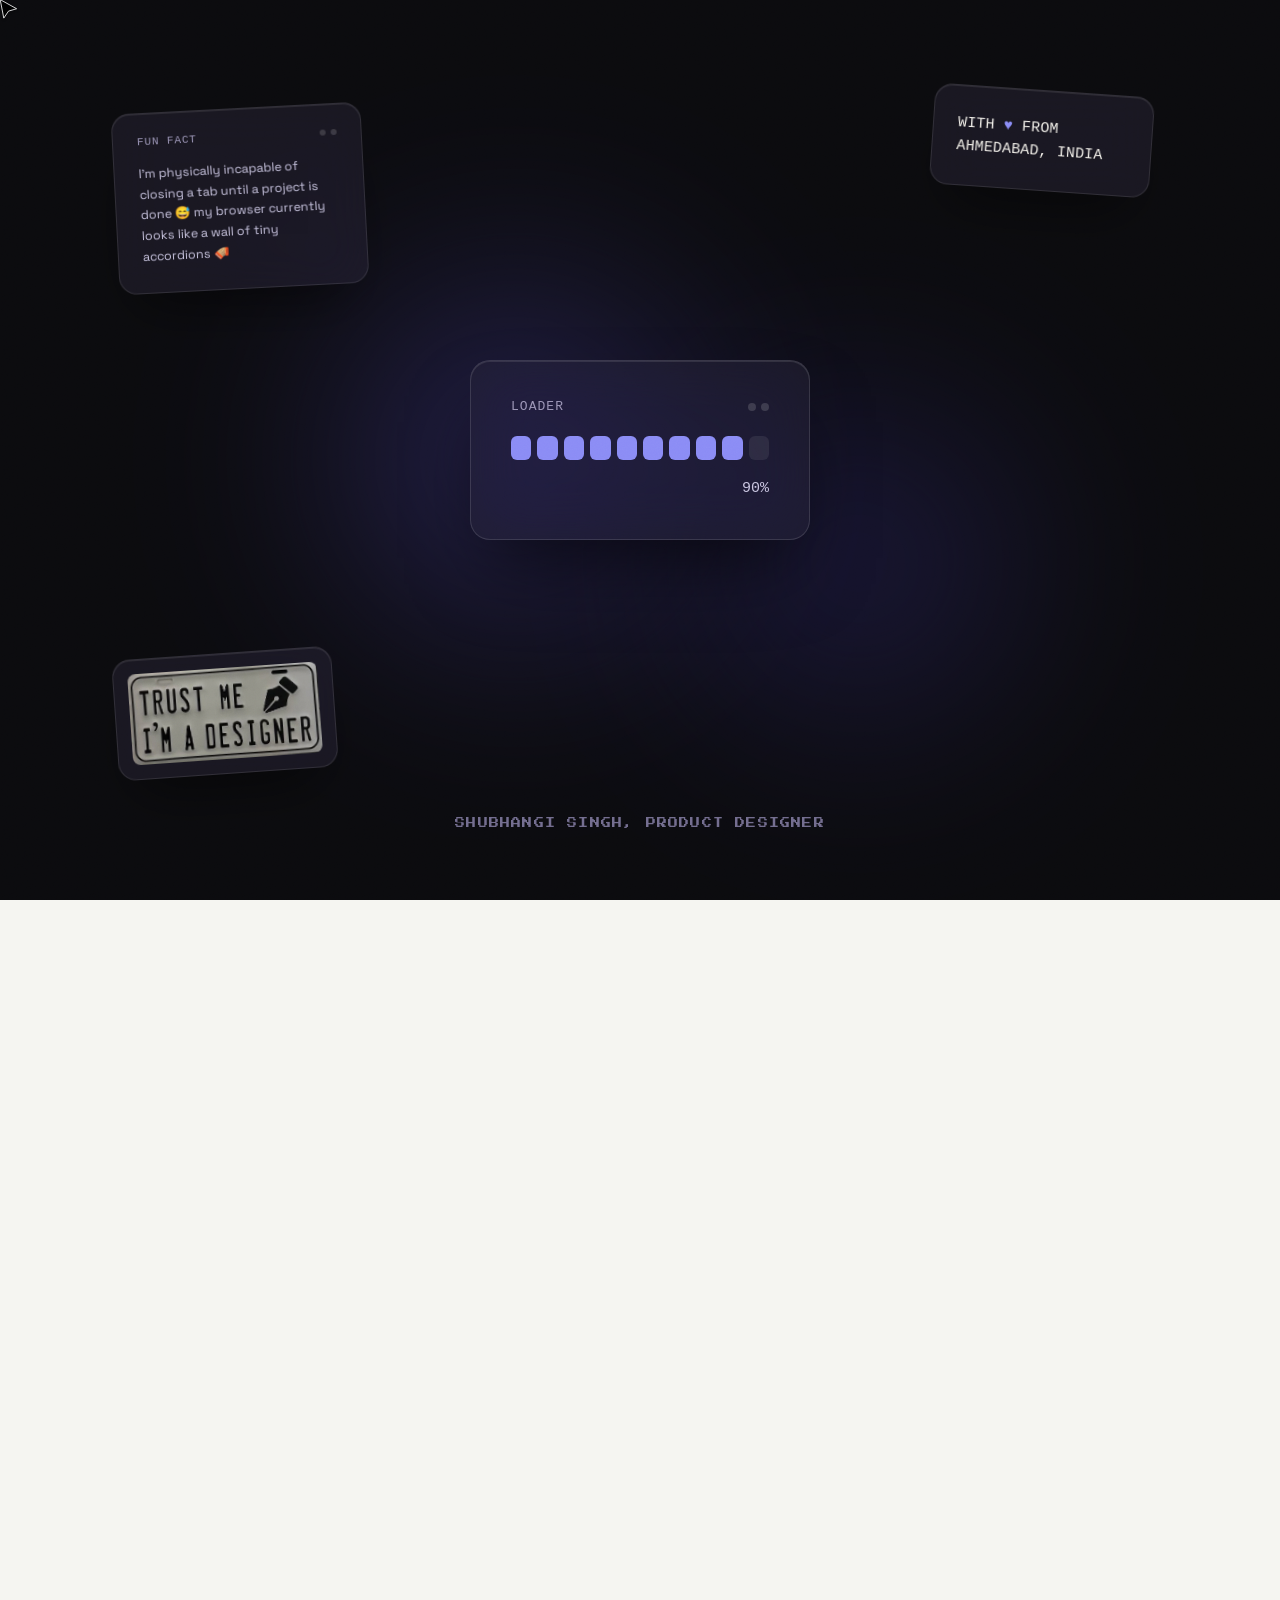
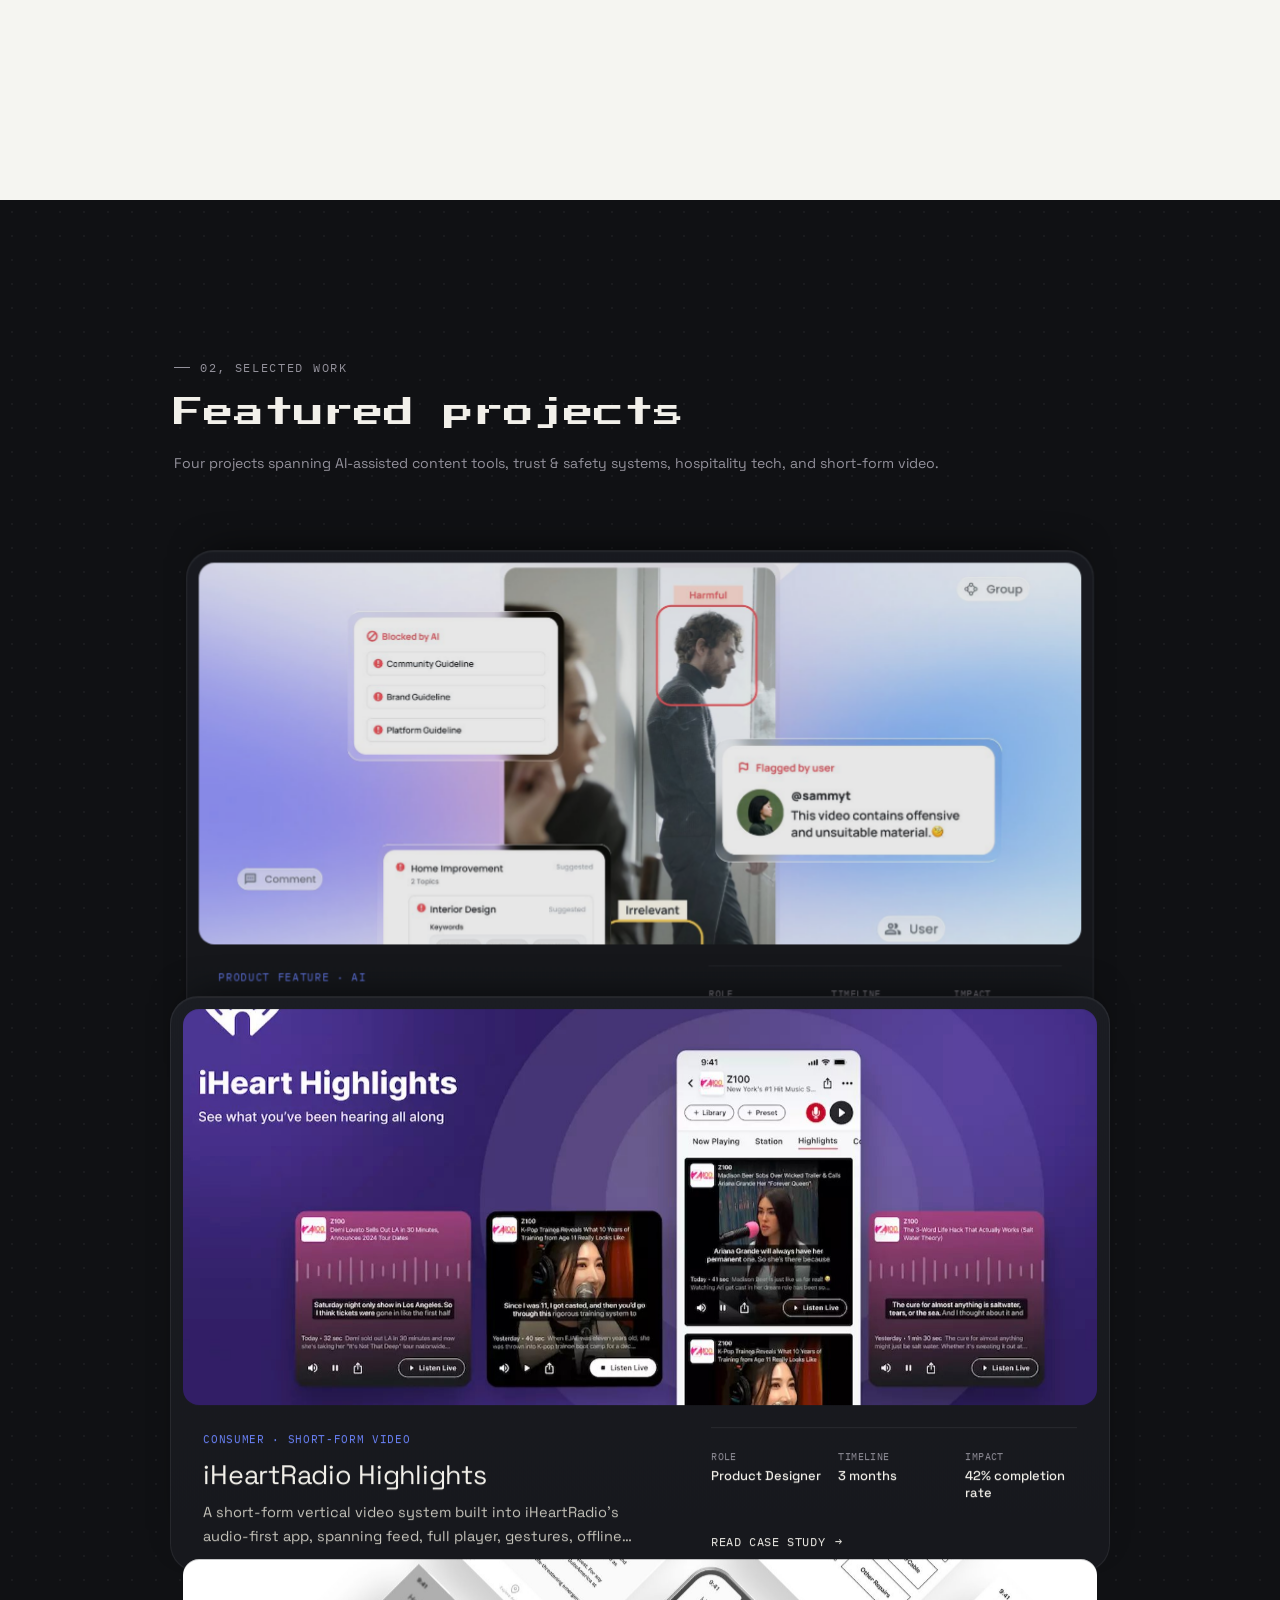
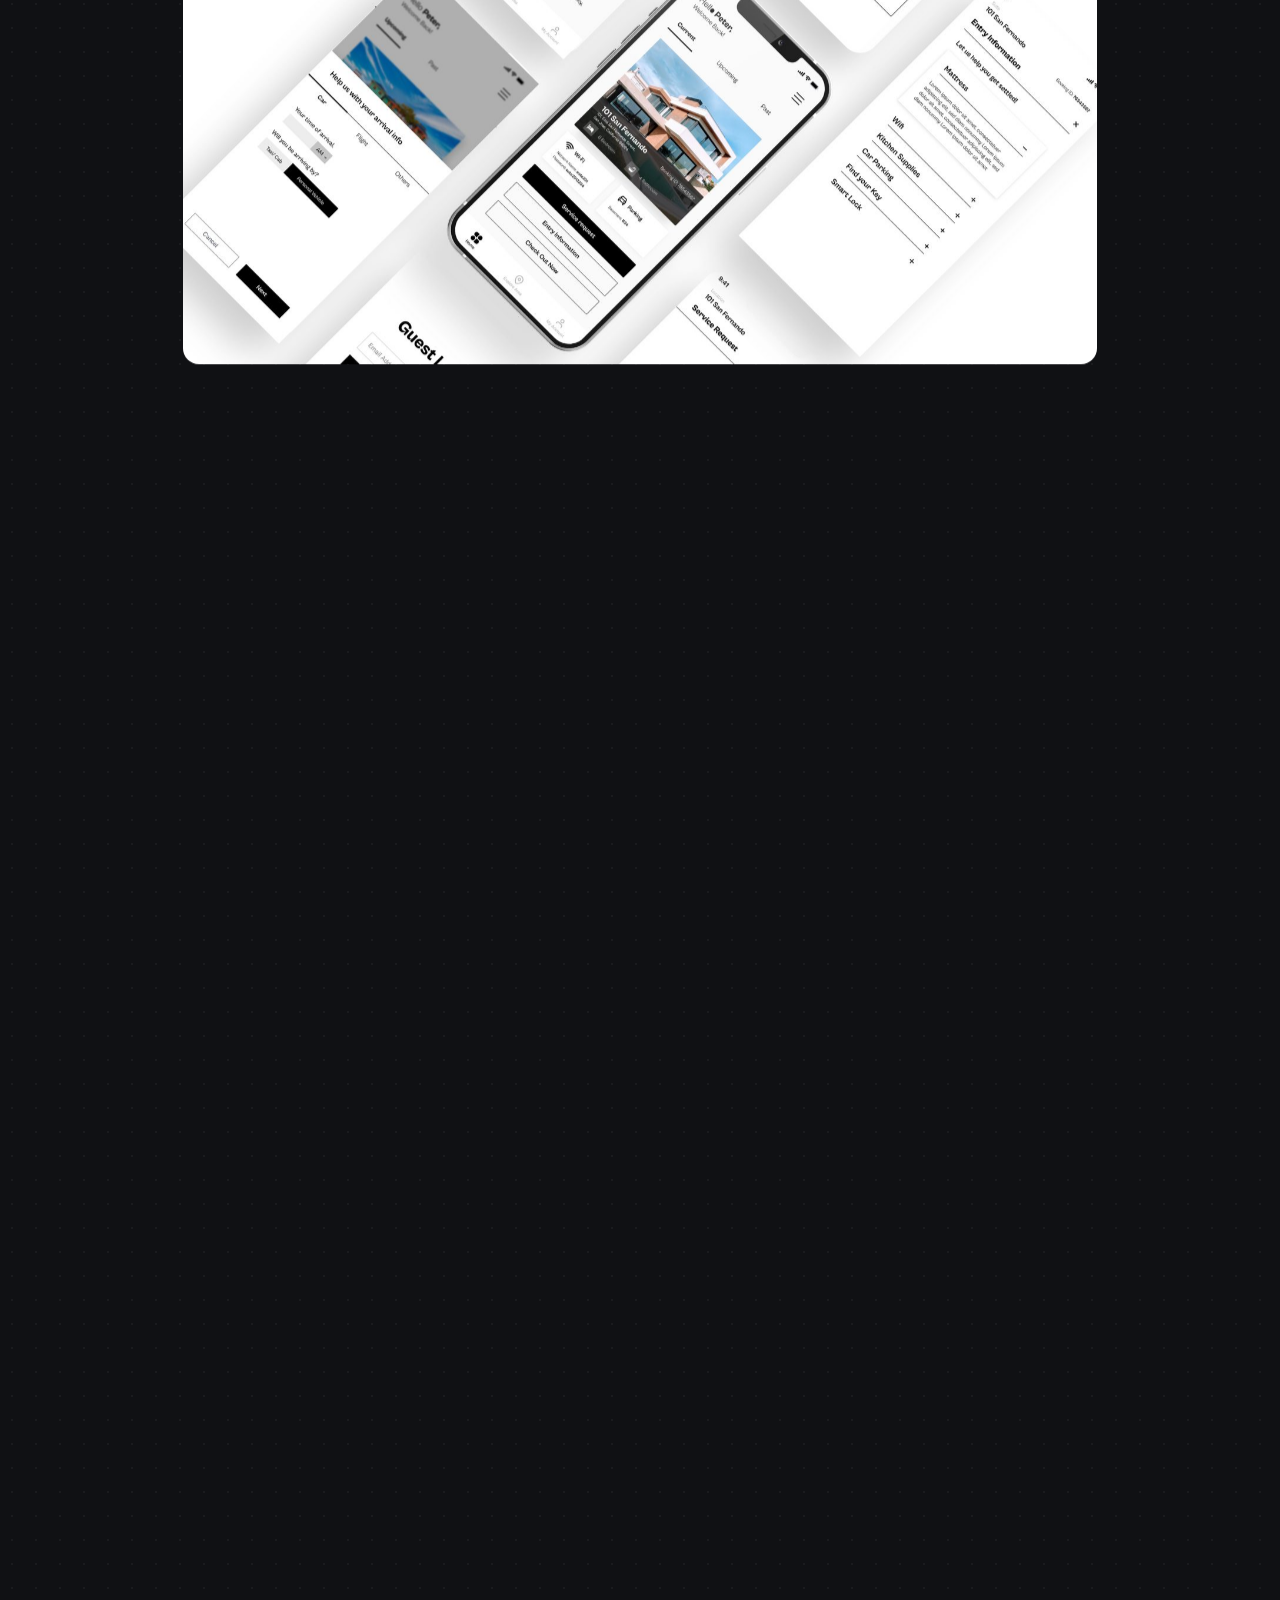
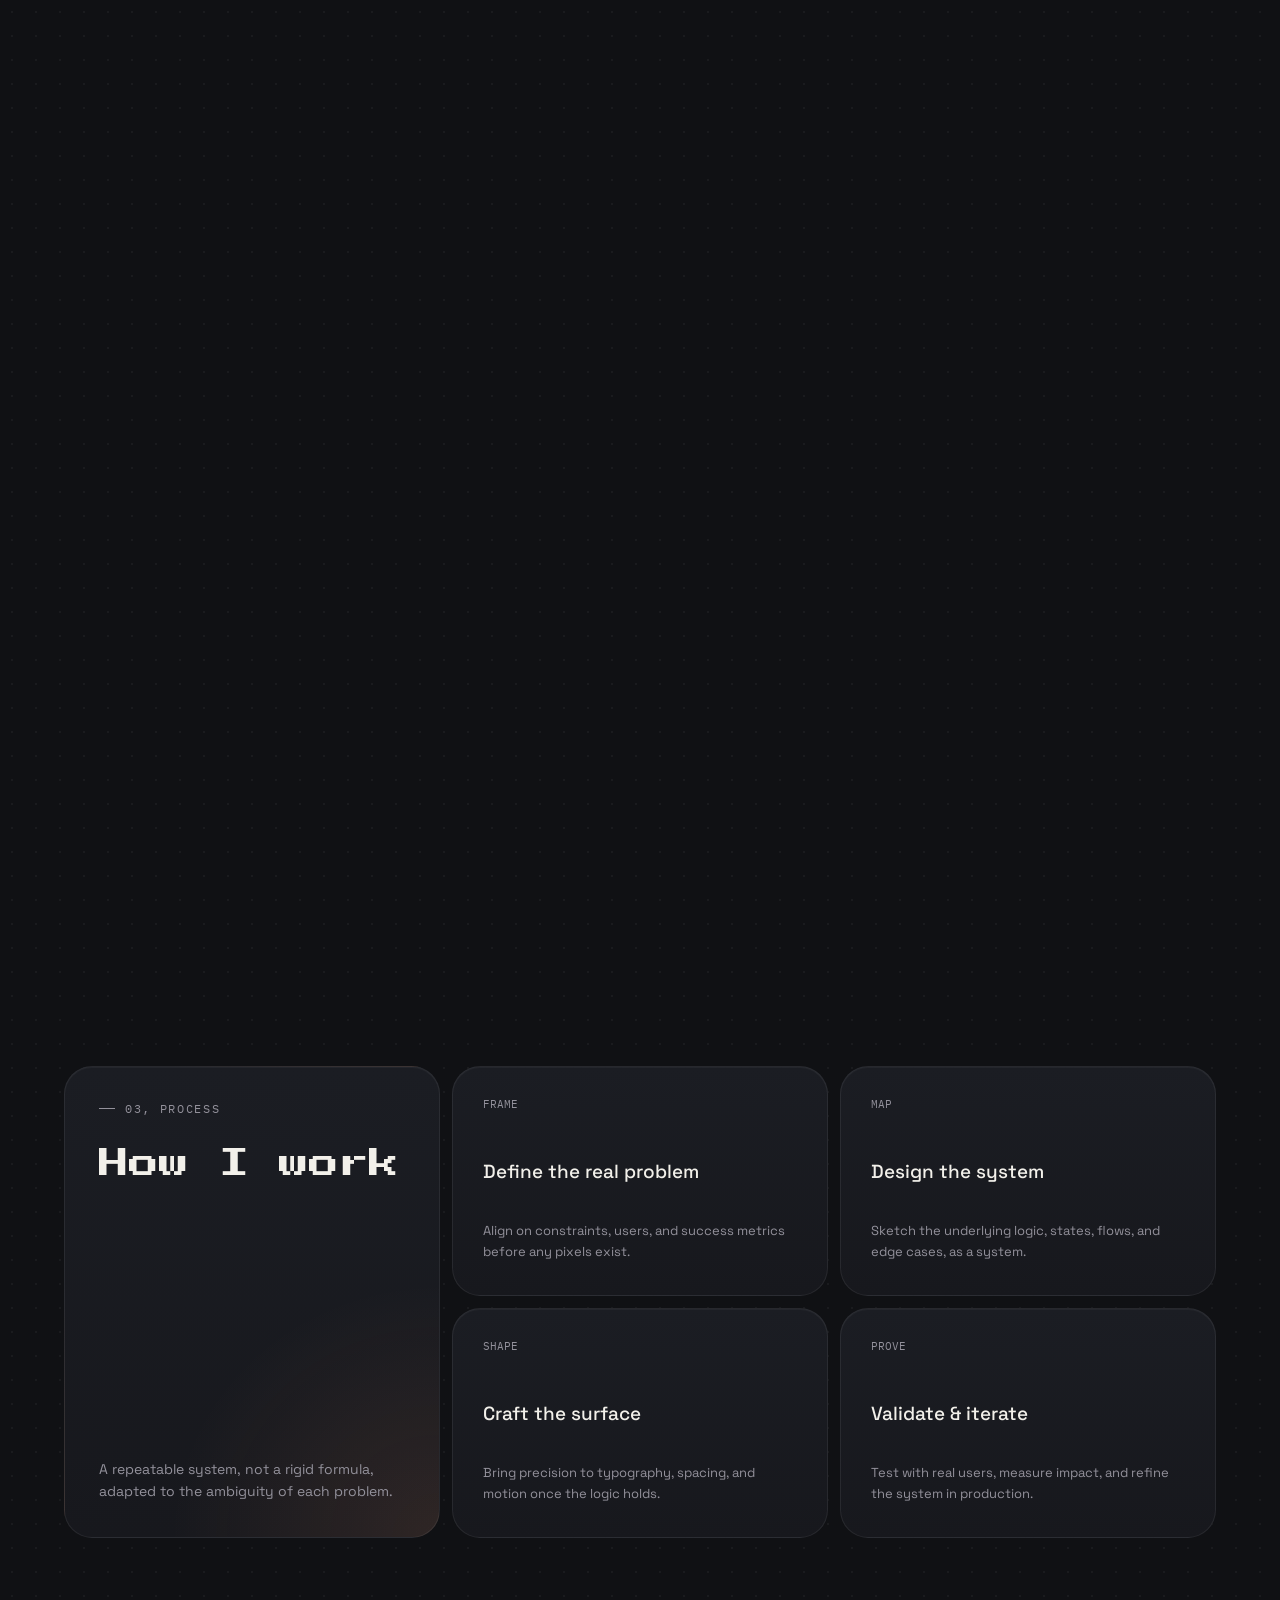
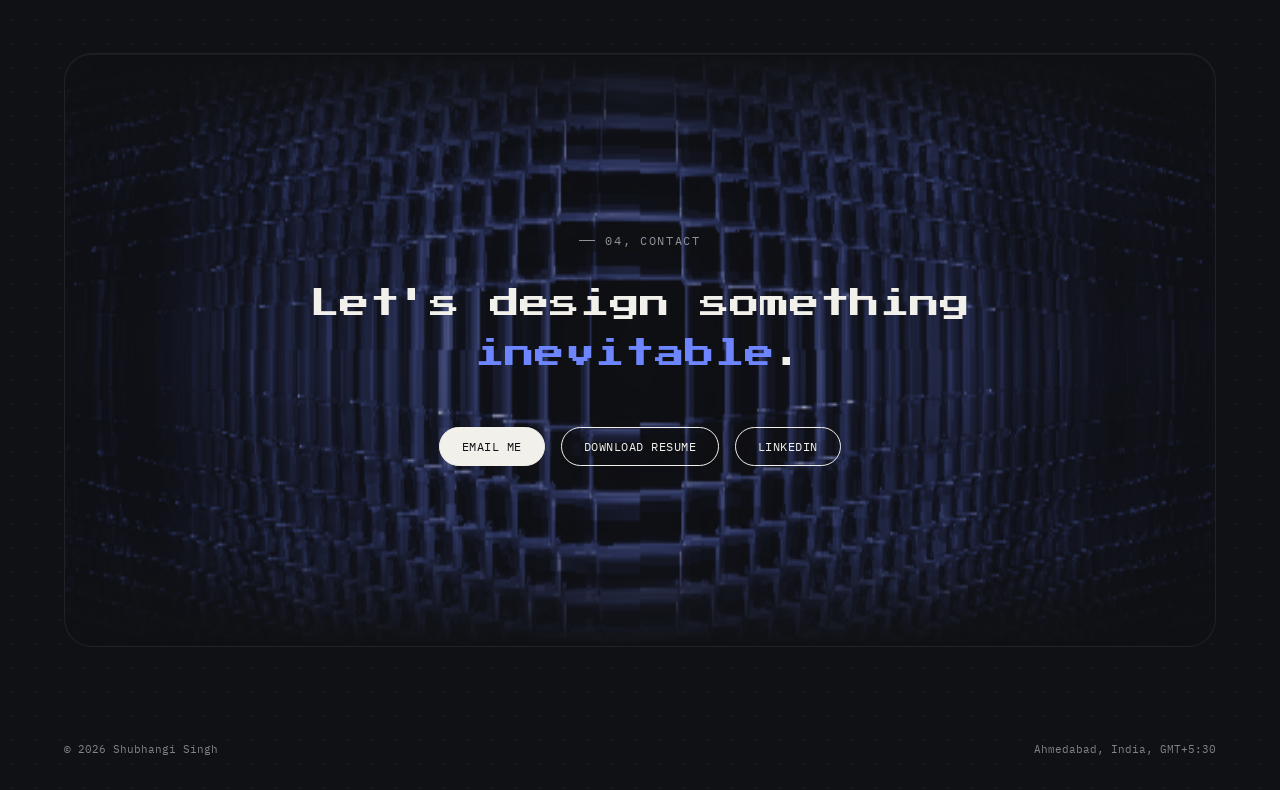
==== commit 413a8754: "new index.html" ====
--- a/index.html
+++ b/index.html
@@ -3,7 +3,7 @@
 <head>
 <meta charset="UTF-8">
 <meta name="viewport" content="width=device-width, initial-scale=1.0">
-<title>Shubhangi Singh — Product Designer</title>
+<title>Shubhangi Singh, Product Designer</title>
 <link rel="preconnect" href="https://fonts.googleapis.com">
 <link rel="preconnect" href="https://fonts.gstatic.com" crossorigin>
 <link href="https://fonts.googleapis.com/css2?family=Press+Start+2P&family=Space+Grotesk:wght@400;500;600;700&family=IBM+Plex+Mono:wght@400;500&display=swap" rel="stylesheet">
@@ -28,7 +28,7 @@
   --portrait-2:#3a2a20;
   --portrait-3a:#24262e;
   --portrait-3b:#1a1c21;
-  --layer-glass:rgba(16,17,20,.6);
+  --layer-glass:rgba(16,17,20,.88);
   --grain-opacity:.05;
   --grain-blend:overlay;
 
@@ -85,7 +85,7 @@
 
 @media (hover:none), (pointer:coarse){
   body,button,a{cursor:auto;}
-  .cursor-dot,.cursor-ring{display:none;}
+  .cursor-dot,.cursor-ring,.cursor-arrow,.cursor-view-cta{display:none;}
 }
 
 /* grain overlay */
@@ -96,28 +96,23 @@
 }
 
 /* custom cursor */
-.cursor-dot,.cursor-ring{
+.cursor-dot,.cursor-ring{display:none;}
+.cursor-arrow{
   position:fixed;top:0;left:0;pointer-events:none;z-index:9999;
-  border-radius:50%;transform:translate(-50%,-50%);
-}
-.cursor-dot{width:6px;height:6px;background:var(--ink);transition:transform .15s var(--ease), background .3s;}
-.cursor-ring{
-  width:34px;height:34px;border:1px solid var(--ink);opacity:.5;
-  transition:width .3s var(--ease),height .3s var(--ease),opacity .3s,border-color .3s,background .3s;
-}
-.cursor-ring.big{width:70px;height:70px;opacity:.9;background:var(--paper);}
-.cursor-ring.signal{border-color:var(--signal);}
-/* Case study overlay renders light, so flip the cursor to dark ink while it's open */
-body.case-open .cursor-dot{background:#14161a;}
-body.case-open .cursor-ring{border-color:#14161a;}
-body.case-open .cursor-ring.big{background:#f5f5f1;}
-body.case-open .cursor-ring.signal{border-color:#3654ff;}
-body.case-open .cursor-coord{color:#8f8d84;}
-.cursor-coord{
+  width:22px;height:auto;transform:translate(-2px,-2px);
+  opacity:1;transition:opacity .18s var(--ease);
+}
+.cursor-arrow.hide{opacity:0;}
+.cursor-view-cta{
   position:fixed;top:0;left:0;pointer-events:none;z-index:9999;
-  font-family:var(--mono);font-size:10px;letter-spacing:.02em;
-  color:var(--stone-dim);transform:translate(14px,-4px);white-space:nowrap;
-}
+  transform:translate(-6px,-14px) scale(.7);
+  font-family:var(--mono);font-size:11px;letter-spacing:.04em;
+  background:var(--ink);color:var(--paper);
+  padding:9px 16px;border-radius:100px;white-space:nowrap;
+  opacity:0;transition:opacity .22s var(--ease), transform .22s var(--ease);
+}
+.cursor-view-cta.show{opacity:1;transform:translate(-6px,-14px) scale(1);}
+body.case-open .cursor-view-cta{background:#14161a;color:#f5f5f1;}
 
 /* scroll progress */
 .progress{
@@ -146,6 +141,15 @@
   position:fixed;top:0;left:0;right:0;z-index:500;
   padding:26px var(--pad);display:flex;align-items:center;justify-content:space-between;
   mix-blend-mode:normal;
+  background:transparent;border-bottom:1px solid transparent;
+  backdrop-filter:blur(0px);-webkit-backdrop-filter:blur(0px);
+  transition:background .4s var(--ease), border-color .4s var(--ease), backdrop-filter .4s var(--ease), padding .3s var(--ease);
+}
+header.scrolled{
+  background:rgba(16,17,20,.72);
+  border-bottom:1px solid var(--line);
+  backdrop-filter:blur(16px) saturate(160%);-webkit-backdrop-filter:blur(16px) saturate(160%);
+  padding-top:16px;padding-bottom:16px;
 }
 .logo{font-family:var(--display);font-size:13px;font-weight:400;letter-spacing:0;}
 .logo span{color:var(--signal);}
@@ -180,6 +184,16 @@
 .hero-bg{
   position:absolute;inset:0;z-index:-1;
 }
+.hero-disintegrate-canvas{
+  position:absolute;inset:0;z-index:-1;
+  width:100%;height:100%;
+  pointer-events:none;
+  display:block;
+  opacity:0;
+  transition:opacity .4s ease;
+}
+.hero-disintegrate-canvas.active{opacity:1;}
+
 .blob{
   position:absolute;border-radius:50%;filter:blur(70px);opacity:var(--blob-opacity);
   will-change:transform;
@@ -190,9 +204,12 @@
 .layer-tag{
   position:absolute;font-family:var(--mono);font-size:10.5px;color:var(--stone-dim);
   border:1px solid var(--line);border-radius:6px;padding:5px 10px;background:var(--layer-glass);
-  backdrop-filter:blur(6px);display:flex;align-items:center;gap:6px;
+  display:flex;align-items:center;gap:6px;
   animation:float 7s ease-in-out infinite;
-}
+  cursor:grab;user-select:none;touch-action:none;
+}
+.layer-tag.dragging{cursor:grabbing;z-index:50;}
+.layer-tag.moved{animation:none;}
 .layer-tag i{width:5px;height:5px;border-radius:50%;background:var(--signal);display:inline-block;}
 .tag-a{top:16%;left:6%;animation-delay:.2s;}
 .tag-b{top:64%;right:8%;animation-delay:1.4s;}
@@ -205,8 +222,17 @@
   font-size:clamp(20px, 3.4vw, 40px);line-height:1.55;max-width:26ch;
 }
 h1.hero-title em{font-style:normal;font-weight:400;color:var(--signal);}
-.emoji-tight{margin-left:-.08em;font-size:1.3em;display:inline-block;}
-.hero-emoji{height:1.55em;width:auto;display:inline-block;vertical-align:-.15em;margin-left:.12em;transform:rotate(15deg);}
+.emoji-tight{margin-left:-.08em;font-size:1.3em;display:inline-block;transition:transform .2s ease;}
+.emoji-tight:hover{animation:alienWiggle .6s ease;}
+@keyframes alienWiggle{
+  0%,100%{transform:rotate(0deg) scale(1);}
+  20%{transform:rotate(-14deg) scale(1.12);}
+  40%{transform:rotate(11deg) scale(1.12);}
+  60%{transform:rotate(-8deg) scale(1.06);}
+  80%{transform:rotate(6deg) scale(1.06);}
+}
+.hero-emoji{height:1.55em;width:auto;display:inline-block;vertical-align:-.15em;margin-left:.12em;transform:rotate(15deg);transition:filter .3s ease, transform .3s ease;}
+.hero-emoji:hover{filter:drop-shadow(0 0 14px rgba(255,214,0,.75)) brightness(1.15);transform:rotate(15deg) scale(1.1);}
 .hero-sub{
   margin-top:34px;max-width:520px;font-size:17px;line-height:1.65;color:var(--ink-soft);
 }
@@ -251,7 +277,7 @@
 /* ============ ABOUT ============ */
 .about-grid{display:grid;grid-template-columns:.85fr 1.15fr;gap:80px;align-items:start;}
 .about-portrait{
-  position:sticky;top:120px;aspect-ratio:4/5;border-radius:20px;overflow:hidden;
+  position:sticky;top:0px;aspect-ratio:4/5;border-radius:20px;overflow:hidden;
   background:
     radial-gradient(circle at 30% 20%, var(--portrait-1) 0%, transparent 55%),
     radial-gradient(circle at 75% 75%, var(--portrait-2) 0%, transparent 50%),
@@ -296,9 +322,9 @@
 .skills-cloud{display:flex;flex-wrap:wrap;gap:10px;margin-top:56px;}
 .skill-chip{
   font-family:var(--mono);font-size:12px;padding:9px 16px;border:1px solid var(--line);border-radius:100px;
-  color:var(--ink-soft);transition:border-color .3s,color .3s,background .3s;
-}
-.skill-chip:hover{border-color:var(--ink);background:var(--ink);color:var(--paper);}
+  color:var(--ink-soft);transition:border-color .3s,color .3s,background .3s,transform .3s var(--ease),box-shadow .3s var(--ease);
+}
+.skill-chip:hover{border-color:var(--ink);background:var(--ink);color:var(--paper);transform:translateY(-3px);box-shadow:0 10px 20px -8px rgba(0,0,0,.35);}
 
 /* ============ PROJECTS ============ */
 .project-card{
@@ -318,7 +344,7 @@
 .project-info{max-width:640px;}
 .project-info .p-cat{font-family:var(--mono);font-size:11px;color:var(--signal);letter-spacing:.06em;text-transform:uppercase;margin-bottom:18px;}
 .project-info h3{font-family:var(--serif);font-size:clamp(26px,2.8vw,40px);font-weight:400;letter-spacing:-.01em;line-height:1.1;margin-bottom:18px;}
-.project-info p.summary{font-size:15px;color:var(--ink-soft);line-height:1.65;max-width:42ch;margin-bottom:28px;}
+.project-info p.summary{font-size:15px;color:var(--ink-soft);line-height:1.65;margin-bottom:28px;}
 .meta-grid{display:grid;grid-template-columns:repeat(3,1fr);gap:16px;padding-top:22px;border-top:1px solid var(--line);}
 .meta-grid .mk{font-family:var(--mono);font-size:10px;color:var(--stone-dim);text-transform:uppercase;letter-spacing:.04em;margin-bottom:4px;}
 .meta-grid .mv{font-size:13px;font-weight:500;}
@@ -331,13 +357,23 @@
 
 /* ============ PROCESS ============ */
 .process-grid{display:grid;grid-template-columns:repeat(4,1fr);gap:1px;background:var(--line);border:1px solid var(--line);border-radius:16px;overflow:hidden;}
-.process-cell{background:var(--paper);padding:36px 28px;min-height:220px;display:flex;flex-direction:column;justify-content:space-between;}
-.process-cell .pc-num{font-family:var(--mono);font-size:11px;color:var(--stone-dim);}
-.process-cell h4{font-family:var(--serif);font-size:19px;font-weight:500;margin:22px 0 10px;}
+.process-cell{background:var(--paper);padding:36px 28px;min-height:220px;display:flex;flex-direction:column;justify-content:space-between;position:relative;transition:background .35s var(--ease);}
+.process-cell::before{content:'';position:absolute;top:0;left:0;right:0;height:3px;background:var(--signal);transform:scaleX(0);transform-origin:left;transition:transform .35s var(--ease);}
+.process-cell:hover{background:var(--paper-2);}
+.process-cell:hover::before{transform:scaleX(1);}
+.process-cell .pc-num{font-family:var(--mono);font-size:11px;color:var(--stone-dim);transition:color .35s var(--ease);}
+.process-cell:hover .pc-num{color:var(--signal);}
+.process-cell h4{font-family:var(--serif);font-size:19px;font-weight:500;margin:22px 0 10px;transition:transform .35s var(--ease);}
+.process-cell:hover h4{transform:translateX(4px);}
 .process-cell p{font-size:13px;color:var(--stone-dim);line-height:1.6;}
 
 /* ============ CTA / CONTACT ============ */
-.cta-section{padding:64px 0 260px;text-align:center;position:relative;}
+.cta-section{min-height:70vh;display:flex;align-items:center;justify-content:center;padding:80px 0;text-align:center;position:relative;box-sizing:border-box;}
+.acid-bg{position:absolute;inset:0;z-index:0;overflow:hidden;pointer-events:none;
+  -webkit-mask-image:linear-gradient(to bottom, transparent 0%, black 18%, black 82%, transparent 100%);
+  mask-image:linear-gradient(to bottom, transparent 0%, black 18%, black 82%, transparent 100%);
+}
+.acid-bg canvas{pointer-events:auto;transform:scale(1.35,2.1);transform-origin:center;}
 .cta-section h2{
   font-family:var(--display);font-weight:400;font-size:clamp(18px,3vw,40px);letter-spacing:0;line-height:1.65;
 }
@@ -350,7 +386,7 @@
 .contact-grid a{font-family:var(--mono);font-size:13px;display:flex;align-items:center;gap:10px;}
 .contact-grid a i{width:5px;height:5px;border-radius:50%;background:var(--signal);}
 
-footer{padding:36px var(--pad);display:flex;justify-content:space-between;align-items:center;border-top:1px solid var(--line);font-family:var(--mono);font-size:11px;color:var(--stone-dim);}
+footer{padding:36px var(--pad);display:flex;justify-content:space-between;align-items:center;border-top:1px solid var(--line);font-family:var(--mono);font-size:11px;color:var(--stone-dim);opacity:0.88;}
 
 /* ============ CASE STUDY OVERLAY ============ */
 .overlay{
@@ -362,14 +398,28 @@
 .overlay-inner{max-width:980px;margin:0 auto;padding:120px var(--pad) 160px;}
 .overlay-close{
   position:fixed;top:26px;right:var(--pad);z-index:1001;
-  font-family:var(--mono);font-size:12px;display:flex;align-items:center;gap:10px;
-  border:1px solid var(--ink);padding:10px 18px;border-radius:100px;background:var(--paper);
-}
+  font-family:var(--mono);font-size:12px;display:none;align-items:center;gap:10px;
+  border:1px solid #14161a;padding:10px 18px;border-radius:100px;color:#14161a;
+  background:rgba(245,244,239,.75);
+  backdrop-filter:blur(16px) saturate(160%);-webkit-backdrop-filter:blur(16px) saturate(160%);
+}
+body.case-open .overlay-close{display:flex;}
+.cs-sticky-title{
+  position:fixed;top:0;left:0;right:0;z-index:1001;
+  padding:26px var(--pad);
+  font-family:var(--serif);font-size:15px;font-weight:500;color:#14161a;
+  opacity:0;transform:translateY(-8px);pointer-events:none;
+  transition:opacity .3s ease, transform .3s ease, padding .3s ease;
+}
+.cs-sticky-title span{display:block;max-width:60%;overflow:hidden;text-overflow:ellipsis;white-space:nowrap;}
+body.case-open .cs-sticky-title{display:block;}
+.cs-sticky-title.show{opacity:1;transform:translateY(0);background:rgba(245,244,239,.85);backdrop-filter:blur(16px) saturate(160%);-webkit-backdrop-filter:blur(16px) saturate(160%);border-bottom:1px solid #dedcd3;padding-top:36px;padding-bottom:18px;}
 .cs-cat{font-family:var(--mono);font-size:11px;color:var(--signal);text-transform:uppercase;letter-spacing:.06em;margin-bottom:20px;}
 .cs-title{font-family:var(--serif);font-size:clamp(34px,5.4vw,64px);font-weight:400;letter-spacing:-.02em;line-height:1.06;max-width:16ch;margin-bottom:40px;}
 .cs-hero-img{width:100%;aspect-ratio:16/9;border-radius:16px;overflow:hidden;margin-bottom:60px;}
 .cs-hero-img img{width:100%;height:100%;object-fit:cover;}
-.cs-meta-row{display:grid;grid-template-columns:repeat(4,1fr);gap:20px;padding:28px 0;border-top:1px solid var(--line);border-bottom:1px solid var(--line);margin-bottom:60px;}
+.cs-meta-row{display:grid;grid-template-columns:repeat(4,1fr);gap:14px;padding:0;border-top:none;border-bottom:none;margin-bottom:60px;}
+.cs-meta-row>div{background:transparent;border:1px solid var(--line);border-radius:14px;padding:20px 20px 22px;}
 .cs-meta-row .mk{font-family:var(--mono);font-size:10px;color:var(--stone-dim);text-transform:uppercase;margin-bottom:6px;}
 .cs-body{display:block;margin-bottom:60px;}
 .cs-body h4{font-family:var(--serif);font-size:20px;font-weight:500;margin-bottom:20px;}
@@ -392,6 +442,11 @@
   box-shadow:0 12px 32px -16px rgba(20,22,26,.14), inset 0 1px 0 rgba(255,255,255,.4);
   transition:transform .4s var(--ease), background .4s var(--ease), border-color .4s var(--ease), box-shadow .4s var(--ease);
 }
+.cs-collab-grid{display:grid;grid-template-columns:repeat(auto-fit,minmax(220px,1fr));gap:18px;}
+.cs-collab-card{padding:22px 22px 24px;display:flex;flex-direction:row;align-items:center;gap:16px;text-align:left;}
+.cs-collab-card img.cca{width:52px;height:52px;border-radius:50%;object-fit:cover;flex-shrink:0;border:1px solid rgba(255,255,255,.6);}
+.cs-collab-card .ccn{font-family:var(--serif);font-size:17px;font-weight:500;margin-bottom:4px;color:var(--ink);}
+.cs-collab-card .ccr{font-family:var(--mono);font-size:11.5px;color:var(--stone-dim);text-transform:uppercase;letter-spacing:.03em;}
 .cs-deccard:hover{
   transform:translateY(-6px);
   background:rgba(245,244,239,.82);
@@ -416,26 +471,127 @@
 .cs-deccard .cs-dectext{font-size:15px;line-height:1.65;}
 @media (max-width:820px){.cs-deccards{grid-template-columns:1fr;}}
 .cs-figure{display:flex;flex-direction:column;gap:10px;}.cs-figure figcaption{font-family:var(--mono);font-size:11px;letter-spacing:.04em;color:var(--stone-dim);line-height:1.5;}
-.cs-shift{border-left:3px solid var(--signal);padding:28px 32px;margin:52px 0 32px;background:var(--paper-2);border-radius:0 12px 12px 0;}
+/* ---- Structural shift: from → to headline, two-column copy, before/after comparison cards ---- */
+.cs-shift{margin:56px 0 36px;}
 .cs-shift:first-child{margin-top:0;}
-.cs-shift h5{font-family:var(--serif);font-size:21px;font-weight:500;margin-bottom:14px;line-height:1.28;}
-.cs-shift p{font-size:15px;line-height:1.75;color:var(--ink-soft);max-width:64ch;}
-.cs-shift p+p{margin-top:14px;}
-.cs-shift-compare{display:grid;grid-template-columns:1fr 1fr;gap:18px;margin-top:22px;}
-.cs-shift-compare img{width:100%;border-radius:10px;border:1px solid var(--line);display:block;}
-.cs-shift-compare figcaption{font-family:var(--mono);font-size:10.5px;letter-spacing:.06em;text-transform:uppercase;color:var(--stone-dim);margin-top:8px;text-align:center;}
-@media (max-width:700px){.cs-shift-compare{grid-template-columns:1fr;}}
-.cs-problems{border-left:3px solid var(--problem);padding:22px 28px;margin:18px 0 8px;background:var(--paper-2);border-radius:0 12px 12px 0;}
-.cs-problems .cs-problems-label{font-family:var(--mono);font-size:10.5px;letter-spacing:.08em;text-transform:uppercase;color:var(--problem);margin-bottom:14px;}
-.cs-problems ul{list-style:none;display:flex;flex-direction:column;gap:14px;}
-.cs-problems li{font-size:14.5px;line-height:1.65;color:var(--ink-soft);position:relative;padding-left:20px;max-width:64ch;}
-.cs-problems li::before{content:'';position:absolute;left:0;top:7px;width:7px;height:7px;border-radius:50%;background:var(--problem);}
-.cs-problems li b{color:var(--ink);font-weight:600;}
+.cs-shift .cs-sol-tag{margin-bottom:14px;}
+.cs-shift h5{font-family:var(--serif);font-size:clamp(20px,2.1vw,26px);font-weight:500;line-height:1.3;margin:0 0 22px;
+  display:flex;flex-wrap:wrap;align-items:baseline;gap:4px 12px;}
+.cs-shift-from{color:var(--stone-dim);}
+.cs-shift-arrow{color:var(--signal);font-family:var(--mono);font-size:.8em;}
+.cs-shift-to{color:var(--ink);}
+.cs-shift-copy{display:grid;grid-template-columns:repeat(2,minmax(0,1fr));gap:14px 36px;}
+.cs-shift-copy p{font-size:14.5px;line-height:1.7;color:var(--ink-soft);margin:0;max-width:none;}
+.cs-shift .cs-shift-copy p + p{margin-top:0;}
+.cs-shift-compare{display:grid;grid-template-columns:minmax(0,1fr) auto minmax(0,1fr);align-items:stretch;gap:12px;margin-top:28px;}
+.cs-shift-card{margin:0;display:flex;flex-direction:column;background:#fbfbf8;border:1px solid var(--line);border-radius:14px;padding:10px;
+  transition:border-color .3s var(--ease), box-shadow .3s var(--ease);}
+.cs-shift-card figcaption{display:flex;align-items:center;gap:10px;padding:6px 6px 12px;font-family:var(--mono);font-size:11px;letter-spacing:.08em;text-transform:uppercase;color:var(--ink-soft);}
+.cs-shift-pill{border-radius:999px;padding:3px 9px;font-size:10.5px;}
+.cs-shift-card.is-before .cs-shift-pill{color:var(--problem);background:#b8452f14;}
+.cs-shift-card.is-after .cs-shift-pill{color:var(--signal);background:var(--signal-dim);}
+.cs-shift-card.is-before:hover{border-color:#e3c7bf;box-shadow:0 10px 24px -16px rgba(184,69,47,.4);}
+.cs-shift-card.is-after{border-color:#c9d1ff;}
+.cs-shift-card.is-after:hover{box-shadow:0 10px 24px -16px rgba(54,84,255,.45);}
+.cs-shift-media{flex:1;display:flex;align-items:center;background:var(--paper-2);border-radius:9px;overflow:hidden;}
+.cs-shift-media img{width:100%;display:block;}
+.cs-shift-mid{display:flex;align-items:center;justify-content:center;}
+.cs-shift-mid span{width:34px;height:34px;border-radius:50%;display:grid;place-items:center;background:var(--signal);color:#fff;font-size:15px;
+  box-shadow:0 6px 16px -6px rgba(54,84,255,.6);}
+@media (max-width:760px){
+  .cs-shift-copy{grid-template-columns:1fr;}
+  .cs-shift-compare{grid-template-columns:1fr;}
+  .cs-shift-mid span{transform:rotate(90deg);}
+}
+/* ---- One reading width for every running-text block in the case studies ----
+   Paragraphs, list items, synthesis findings, "Applied" notes, pull quotes and captions all stop at the
+   same right edge (~80 characters), while images, card grids and dividers still use the full column. */
+.overlay-inner{--cs-measure:680px;}
+#overlayContent p,
+#overlayContent li:not(:has(.g-idx)),
+#overlayContent li:has(.g-idx) > span:not(.g-idx),
+#overlayContent blockquote,
+#overlayContent .cs-synth-finding,
+#overlayContent .cs-synth-app,
+#overlayContent .cs-dectext{max-width:var(--cs-measure);}
+
+/* ---- "What was broken": scannable numbered problem cards instead of a bulleted document block ---- */
+.cs-problems{margin:34px 0 8px;}
+.cs-problems-head{display:flex;align-items:baseline;justify-content:space-between;gap:16px;flex-wrap:wrap;margin-bottom:16px;}
+.cs-problems .cs-problems-label{font-family:var(--mono);font-size:11px;letter-spacing:.1em;text-transform:uppercase;color:var(--problem);display:flex;align-items:center;gap:10px;}
+.cs-problems .cs-problems-label::before{content:'';width:8px;height:8px;border-radius:2px;background:var(--problem);}
+.cs-problems-count{font-family:var(--mono);font-size:11px;letter-spacing:.06em;color:var(--stone-dim);}
+.cs-problem-grid{list-style:none;display:grid;grid-template-columns:repeat(auto-fill,minmax(240px,1fr));gap:12px;margin:0;padding:0;}
+.cs-problem{
+  position:relative;display:flex;flex-direction:column;gap:10px;
+  background:#fbfbf8;border:1px solid var(--line);border-radius:14px;padding:18px 20px 20px;
+  transition:border-color .3s var(--ease), transform .3s var(--ease), box-shadow .3s var(--ease);
+}
+.cs-problem::before{content:'';position:absolute;left:20px;right:20px;top:0;height:2px;border-radius:0 0 2px 2px;background:var(--problem);opacity:.0;transition:opacity .3s var(--ease);}
+.cs-problem:hover{border-color:#e3c7bf;transform:translateY(-2px);box-shadow:0 10px 24px -16px rgba(184,69,47,.45);}
+.cs-problem:hover::before{opacity:1;}
+.cs-problem-top{display:flex;align-items:center;justify-content:space-between;}
+.cs-problem-num{font-family:var(--mono);font-size:11px;letter-spacing:.06em;color:var(--problem);
+  background:#b8452f14;border-radius:6px;padding:3px 7px;}
+.cs-problem-x{width:18px;height:18px;border-radius:50%;border:1.5px solid #b8452f55;position:relative;flex:none;}
+.cs-problem-x::before,.cs-problem-x::after{content:'';position:absolute;left:50%;top:50%;width:8px;height:1.5px;background:var(--problem);transform:translate(-50%,-50%) rotate(45deg);}
+.cs-problem-x::after{transform:translate(-50%,-50%) rotate(-45deg);}
+.cs-problem h5{font-family:var(--serif);font-size:16px;font-weight:600;line-height:1.3;color:var(--ink);margin:2px 0 0;}
+.cs-problem p{font-size:13.5px;line-height:1.6;color:var(--ink-soft);margin:0;overflow-wrap:break-word;}
+.cs-problems-shot{margin:22px 0 0;}
+.cs-problems-shot figcaption{font-family:var(--mono);font-size:11px;letter-spacing:.08em;text-transform:uppercase;color:var(--stone-dim);margin-bottom:10px;display:flex;align-items:center;gap:8px;}
+.cs-problems-shot figcaption span{color:var(--problem);border:1px solid #b8452f40;border-radius:999px;padding:2px 8px;}
+.cs-problems-shot img{width:100%;border-radius:12px;border:1px solid var(--line);display:block;}
 .cs-pillars{display:flex;flex-direction:column;gap:32px;}
+/* ---- "The solution": pillar headers + numbered change cards, matching the problem cards ---- */
+.cs-sol-pillars{display:flex;flex-direction:column;gap:44px;}
+.cs-sol-head{display:flex;align-items:center;gap:14px;flex-wrap:wrap;margin-bottom:16px;}
+.cs-sol-head h5{font-family:var(--serif);font-size:19px;font-weight:600;color:var(--ink);margin:0;}
+.cs-sol-tag{font-family:var(--mono);font-size:11px;letter-spacing:.1em;text-transform:uppercase;color:var(--signal);
+  display:inline-flex;align-items:center;gap:8px;}
+.cs-sol-tag::before{content:'';width:8px;height:8px;border-radius:2px;background:var(--signal);}
+.cs-sol-count{margin-left:auto;font-family:var(--mono);font-size:11px;letter-spacing:.06em;color:var(--stone-dim);}
+.cs-sol-grid{list-style:none;display:grid;grid-template-columns:repeat(auto-fill,minmax(240px,1fr));gap:12px;margin:0;padding:0;}
+.cs-sol-item{
+  position:relative;display:flex;flex-direction:column;gap:10px;
+  background:#fbfbf8;border:1px solid var(--line);border-radius:14px;padding:18px 20px 20px;
+  transition:border-color .3s var(--ease), transform .3s var(--ease), box-shadow .3s var(--ease);
+}
+.cs-sol-item::before{content:'';position:absolute;left:20px;right:20px;top:0;height:2px;border-radius:0 0 2px 2px;background:var(--signal);opacity:0;transition:opacity .3s var(--ease);}
+.cs-sol-item:hover{border-color:#c3ccff;transform:translateY(-2px);box-shadow:0 10px 24px -16px rgba(54,84,255,.45);}
+.cs-sol-item:hover::before{opacity:1;}
+.cs-sol-top{display:flex;align-items:center;justify-content:space-between;}
+.cs-sol-num{font-family:var(--mono);font-size:11px;letter-spacing:.06em;color:var(--signal);background:var(--signal-dim);border-radius:6px;padding:3px 7px;}
+.cs-sol-check{width:18px;height:18px;border-radius:50%;border:1.5px solid #3654ff55;position:relative;flex:none;}
+.cs-sol-check::after{content:'';position:absolute;left:5px;top:3px;width:4px;height:7px;border:solid var(--signal);border-width:0 1.5px 1.5px 0;transform:rotate(45deg);}
+.cs-sol-item .cs-sol-title{font-family:var(--serif);font-size:16px;font-weight:600;line-height:1.3;color:var(--ink);margin:2px 0 0;}
+.cs-sol-item p{font-size:13.5px;line-height:1.6;color:var(--ink-soft);margin:0;overflow-wrap:break-word;}
+
+/* ---- "The approach": lighter numbered rows (supporting reasoning), blue accent; cards stay for problems & solutions ---- */
+.cs-appr{gap:36px !important;}
+.cs-appr .cs-sol-head{margin-bottom:10px;}
+.cs-appr .cs-sol-grid,
+.cs-appr .cs-sol-grid.cs-grid-2{display:flex;flex-direction:column;gap:0;border-top:1px solid var(--line);}
+.cs-appr .cs-sol-item{
+  display:grid;grid-template-columns:44px minmax(0,1fr);align-items:baseline;gap:0 14px;
+  background:none;border:none;border-bottom:1px solid var(--line);border-radius:0;padding:14px 8px;
+  transition:background .25s var(--ease);
+}
+.cs-appr .cs-sol-item::before{display:none;}
+.cs-appr .cs-sol-item:hover{transform:none;box-shadow:none;border-color:var(--line);background:#3654ff08;}
+.cs-appr .cs-sol-num{justify-self:start;}
+.cs-appr .cs-sol-item p{font-size:14.5px;line-height:1.65;color:var(--ink-soft);}
+.cs-appr .cs-sol-item p b{color:var(--ink);font-weight:600;}
+@media (min-width:700px){ .cs-sol-grid.cs-grid-2{grid-template-columns:repeat(2,minmax(0,1fr));} }
+.cs-sol-shot{margin:14px 0 0;}
+.cs-sol-shot > img{width:100%;border-radius:12px;border:1px solid var(--line);display:block;}
+.cs-sol-shot .cs-sol-strip{border-radius:12px;overflow:hidden;border:1px solid var(--line);}
+
 .cs-pillar{border-left:3px solid var(--signal);padding-left:24px;}
 .cs-pillar h5{font-family:var(--serif);font-size:19px;font-weight:500;margin-bottom:14px;}
 .cs-pillar ul{list-style:none;display:flex;flex-direction:column;gap:12px;}
 .cs-pillar li{font-size:14.5px;line-height:1.65;color:var(--ink-soft);}
+.cs-pillar p{font-size:14.5px;line-height:1.7;color:var(--ink-soft);max-width:none;}
 .cs-pillar li b{color:var(--ink);font-weight:600;}
 .cs-pullquote{font-family:var(--serif);font-size:19px;font-style:italic;line-height:1.5;color:var(--ink);border-left:3px solid var(--signal);padding-left:20px;margin-bottom:22px;max-width:58ch;}
 .cs-ph{width:100%;aspect-ratio:4/3;border:1px dashed var(--line);border-radius:12px;display:flex;flex-direction:column;align-items:center;justify-content:center;gap:8px;padding:20px;text-align:center;}
@@ -589,6 +745,313 @@
   .lightbox-scroll{padding:20px;}
   .lightbox-close{width:38px;height:38px;top:14px;right:14px;}
 }
+
+/* ============ BENTO LANDING (refined) ============ */
+/* one size for every big title: hero, section titles and contact (30px on desktop, scales down below ~1200px) */
+:root{--title-size:clamp(16px,2.5vw,30px);}
+h2.section-title, .bento .cta-section h2{font-size:var(--title-size);}
+:root{
+  --bento-max:100%;        /* grid runs edge to edge, only the side padding remains */
+  --gap:12px;
+  --tile-r:28px;          /* outer radius */
+  --tile-pad:12px;        /* inset for media, so inner radius = 28 - 12 = 16 */
+  --tile-bg:#17181d;
+  --tile-bg-2:#1b1d23;
+  --tile-line:rgba(255,255,255,.07);
+  --tile-line-hover:rgba(255,255,255,.14);
+}
+body{
+  background-color:var(--paper);
+  background-image:radial-gradient(rgba(255,255,255,.045) 1px, transparent 1.2px);
+  background-size:24px 24px;
+}
+
+/* floating pill header aligned to the grid */
+header{
+  top:14px;left:50%;right:auto;transform:translateX(-50%);
+  width:calc(100% - 2 * var(--pad));
+  padding:12px 12px 12px 24px;border-radius:999px;border:1px solid transparent;
+}
+header.scrolled{
+  padding:10px 10px 10px 24px;border:1px solid var(--tile-line);
+  background:rgba(20,21,26,.72);
+}
+
+.bento{
+  display:grid;grid-template-columns:repeat(12,minmax(0,1fr));gap:var(--gap);
+  max-width:var(--bento-max);margin:0 auto var(--gap);padding:0 var(--pad);
+  scroll-margin-top:90px;
+}
+.bento-first{padding-top:88px;}
+
+.bento .tile{
+  position:relative;isolation:isolate;overflow:hidden;min-width:0;
+  background:linear-gradient(180deg,var(--tile-bg-2),var(--tile-bg));
+  border:1px solid var(--tile-line);border-radius:var(--tile-r);
+  box-shadow:inset 0 1px 0 rgba(255,255,255,.04);
+  padding:34px;
+  transition:opacity .9s var(--ease), transform .9s var(--ease),
+             background .4s var(--ease), border-color .4s var(--ease);
+}
+.bento .tile:hover{border-color:var(--tile-line-hover);}
+/* cursor-following edge light */
+.bento .tile::after{
+  content:'';position:absolute;inset:0;border-radius:inherit;padding:1px;z-index:6;pointer-events:none;
+  background:radial-gradient(280px circle at var(--mx,-999px) var(--my,-999px), rgba(109,133,255,.7), transparent 70%);
+  -webkit-mask:linear-gradient(#000 0 0) content-box, linear-gradient(#000 0 0);
+  -webkit-mask-composite:xor;mask-composite:exclude;
+  opacity:0;transition:opacity .4s var(--ease);
+}
+.bento .tile:hover::after{opacity:1;}
+
+/* ---------- placement, 12 columns ---------- */
+.t-hero,.t-contact,.t-skills{grid-column:1 / -1;}
+.t-portrait{grid-column:span 4;}
+.t-lede{grid-column:span 5;}
+.t-stats{grid-column:span 3;}
+.t-workhead{grid-column:span 4;}
+.t-mod{grid-column:span 8;grid-row:span 2;}
+.t-highlights{grid-column:span 4;}
+.t-curate,.t-suite{grid-column:span 6;}
+.t-prochead{grid-column:span 4;grid-row:span 2;}
+.t-proc{grid-column:span 4;}
+
+/* ---------- hero ---------- */
+.bento .hero{
+  min-height:clamp(560px, 86vh, 840px);padding:72px clamp(28px,5vw,76px) 120px;
+  display:flex;flex-direction:column;justify-content:center;background:var(--paper);
+}
+.bento .hero .scroll-indicator{left:clamp(28px,5vw,76px);bottom:36px;}
+.bento .hero .hero-meta{right:clamp(28px,5vw,76px);bottom:36px;}
+/* hero: centred, smaller headline */
+.bento .hero{align-items:center;text-align:center;}
+.bento .hero .hero-content{display:flex;flex-direction:column;align-items:center;width:100%;}
+/* eyebrow: symmetric rules on both sides so it centres optically */
+.bento .hero .hero-eyebrow{justify-content:center;gap:14px;margin-bottom:clamp(26px,3vw,40px);color:var(--stone);letter-spacing:.18em;}
+.bento .hero .hero-eyebrow::before,
+.bento .hero .hero-eyebrow::after{content:'';width:28px;height:1px;background:linear-gradient(90deg,transparent,var(--stone-dim));}
+.bento .hero .hero-eyebrow::after{background:linear-gradient(270deg,transparent,var(--stone-dim));}
+
+/* headline: even line rhythm, emojis hang off the line so the words themselves sit dead centre */
+.bento h1.hero-title{font-size:var(--title-size);line-height:1.6;max-width:none;width:100%;margin:0 auto;}
+.bento .hero .reveal-line{text-align:center;padding-block:.3em;margin-block:-.3em;}
+.bento .hero .hero-emoji{height:1.4em;vertical-align:middle;margin:-.5em -1.4em -.5em .14em;}
+.bento .hero .emoji-tight{
+  width:0;overflow:visible;white-space:nowrap;font-size:1.15em;line-height:1;
+  vertical-align:middle;margin:-.5em 0 -.5em .14em;
+}
+
+/* actions: same rhythm as the eyebrow gap, buttons matched in width */
+.bento .hero .hero-actions{justify-content:center;gap:14px;margin-top:clamp(34px,3.6vw,52px);}
+.bento .hero .hero-actions .btn{min-width:168px;justify-content:center;text-align:center;}
+
+/* layer tags framing the composition: two up top, one centred on the bottom rail */
+.bento .tag-a{top:clamp(24px,6%,56px);left:clamp(24px,4.5%,64px);}
+.bento .tag-b{top:clamp(24px,6%,56px);right:clamp(24px,4.5%,64px);left:auto;bottom:auto;}
+.bento .tag-c{bottom:44px;top:auto;left:0;right:0;margin:0 auto;width:max-content;}
+
+/* ---------- marquee strip ---------- */
+.marquee-full{
+  width:100%;margin:0 0 var(--gap);padding:22px 0;
+  background:linear-gradient(180deg,var(--tile-bg-2),var(--tile-bg));
+  border-top:1px solid var(--tile-line);border-bottom:1px solid var(--tile-line);
+}
+.marquee-full .marquee{animation-duration:56s;}
+.marquee-full .marquee span{position:relative;}
+.marquee-full .marquee span::after{
+  content:'';position:absolute;right:-3px;top:50%;width:6px;height:6px;margin-top:-3px;
+  background:var(--signal);opacity:.7;
+}
+
+/* ---------- about ---------- */
+.bento .about-portrait{padding:0;aspect-ratio:auto;min-height:540px;height:100%;top:auto;}
+.bento .about-portrait img{position:absolute !important;inset:0;}
+.t-lede{display:flex;flex-direction:column;justify-content:space-between;gap:40px;padding:36px 38px 40px;}
+.bento .about-copy p.lede{margin-bottom:0;font-size:clamp(18px,1.55vw,22px);line-height:1.62;}
+.t-stats{padding:10px 30px;}
+.bento .stat-row{display:flex;flex-direction:column;height:100%;padding:0;border-top:none;gap:0;}
+.bento .stat-row > div{flex:1;display:flex;flex-direction:column;justify-content:center;padding:22px 0;border-top:1px solid var(--tile-line);}
+.bento .stat-row > div:first-child{border-top:none;}
+.bento .stat-row .num{font-family:var(--display);font-size:clamp(22px,2.1vw,30px);letter-spacing:0;line-height:1.2;color:var(--ink);}
+.bento .stat-row > div:hover .num{color:var(--signal);}
+.bento .stat-row .num{transition:color .35s var(--ease);}
+.bento .stat-row .label{margin-top:12px;line-height:1.45;}
+.t-skills{padding:22px 26px;}
+.bento .skills-cloud{margin-top:0;gap:8px;}
+
+/* ---------- section heads ---------- */
+.t-workhead,.t-prochead{display:flex;flex-direction:column;justify-content:space-between;gap:48px;padding:36px;}
+.t-workhead{background:radial-gradient(120% 90% at 0% 0%, rgba(109,133,255,.14), transparent 60%), linear-gradient(180deg,var(--tile-bg-2),var(--tile-bg)) !important;}
+.t-prochead{background:radial-gradient(120% 90% at 100% 100%, rgba(255,157,108,.10), transparent 60%), linear-gradient(180deg,var(--tile-bg-2),var(--tile-bg)) !important;}
+.bento .section-note{max-width:34ch;}
+
+/* ---------- project tiles ---------- */
+.bento .project-card{
+  display:flex;flex-direction:column;gap:0;align-items:stretch;padding:var(--tile-pad);
+}
+.bento .project-card:last-child{border-bottom:1px solid var(--tile-line);}
+.bento .project-card:hover{background:linear-gradient(180deg,#1f2128,#1a1b21);}
+.bento .project-media{border-radius:calc(var(--tile-r) - var(--tile-pad));aspect-ratio:16/10;}
+.bento .project-info{max-width:none;padding:24px 20px 16px;display:flex;flex-direction:column;flex:1;}
+.bento .project-info .p-cat{margin-bottom:14px;}
+.bento .project-info h3{font-size:clamp(22px,2vw,30px);line-height:1.15;margin-bottom:14px;}
+.bento .project-info p.summary{font-size:14.5px;margin-bottom:24px;max-width:60ch;}
+.bento .project-info .meta-grid{margin-top:auto;border-top-color:var(--tile-line);}
+.bento .project-info .open-link{margin-top:24px;}
+.t-mod .project-media{flex:1;aspect-ratio:auto;min-height:340px;}
+.t-mod .project-info{flex:0 0 auto;padding:28px 24px 18px;}
+.t-mod .project-info h3{font-size:clamp(26px,2.6vw,38px);}
+
+
+/* ============ SCROLL STACK (projects) ============ */
+.work-section{position:relative;scroll-margin-top:90px;}
+.t-workhead-wide{grid-column:1 / -1;display:flex;align-items:flex-end;justify-content:space-between;gap:32px;flex-wrap:wrap;padding:36px;
+  background:radial-gradient(80% 140% at 0% 0%, rgba(109,133,255,.14), transparent 60%), linear-gradient(180deg,var(--tile-bg-2),var(--tile-bg)) !important;}
+.sstack.bento{--sstack-w:940px;display:block;margin-bottom:0;position:relative;}
+.sstack-stage{
+  position:sticky;top:0;height:100vh;height:100svh;
+  display:flex;flex-direction:column;align-items:center;justify-content:center;
+  padding-top:88px;gap:22px;perspective:1400px;
+}
+.sstack-head{
+  width:100%;max-width:var(--sstack-w);display:flex;align-items:flex-end;justify-content:space-between;
+  gap:20px 48px;flex-wrap:wrap;padding:0 4px;
+}
+.sstack-head .eyebrow{margin-bottom:14px;}
+/* leave room above the cards for the covered cards that peek upward */
+.sstack-head{margin-bottom:calc(var(--sstack-peek-room,78px) - 22px);}
+.sstack-head h2.section-title{font-size:var(--title-size);}
+.sstack-head{flex-direction:column;align-items:stretch;justify-content:flex-start;gap:0;}
+.sstack-head h2.section-title{max-width:none;}
+.sstack-head .section-note{max-width:none;width:100%;margin:clamp(10px,1.2vw,16px) 0 0;
+  font-size:clamp(14px,1.1vw,17px);line-height:1.6;color:var(--stone-dim);text-wrap:pretty;}
+@media (max-width:640px){
+  .sstack-head{gap:10px;}
+  .sstack-head .eyebrow{margin-bottom:10px;}
+  .sstack-head .section-note{font-size:13px;line-height:1.5;}
+}
+.sstack-cards{position:relative;width:100%;max-width:var(--sstack-w);height:var(--sstack-h,68vh);}
+.bento .sstack-card{
+  position:absolute;inset:0;margin:0;
+  display:grid;grid-template-columns:1fr;grid-template-rows:minmax(0,1fr) auto;gap:0;align-items:stretch;
+  padding:var(--tile-pad);border-radius:var(--tile-r);
+  transform-origin:50% 0%;will-change:transform,filter,opacity;
+  transition:background .4s var(--ease), border-color .4s var(--ease);
+  box-shadow:inset 0 1px 0 rgba(255,255,255,.05), 0 -18px 40px -24px rgba(0,0,0,.8);
+}
+.bento .sstack-card .project-media{aspect-ratio:auto;height:100%;min-height:0;}
+/* info strip under the landscape image: story on the left, facts on the right */
+.bento .sstack-card .project-info{
+  display:grid;grid-template-columns:minmax(0,1.25fr) minmax(0,1fr);column-gap:clamp(24px,4vw,64px);
+  align-items:end;padding:22px clamp(14px,1.6vw,22px) 10px;
+}
+.bento .sstack-card .project-info .p-cat{grid-column:1;grid-row:1;margin-bottom:10px;}
+.bento .sstack-card .project-info h3{grid-column:1;grid-row:2;font-size:clamp(22px,2.1vw,32px);margin-bottom:10px;}
+.bento .sstack-card .project-info p.summary{grid-column:1;grid-row:3;margin-bottom:0;
+  display:-webkit-box;-webkit-line-clamp:2;-webkit-box-orient:vertical;overflow:hidden;}
+.bento .sstack-card .project-info .meta-grid{grid-column:2;grid-row:1 / 3;align-self:end;margin-top:0;}
+.bento .sstack-card .project-info .open-link{grid-column:2;grid-row:3;margin-top:16px;align-self:end;}
+.sstack-dim{position:absolute;inset:0;border-radius:inherit;background:#07080a;opacity:0;pointer-events:none;z-index:5;}
+.sstack-hud{display:flex;align-items:center;gap:16px;font-family:var(--mono);font-size:11px;letter-spacing:.08em;color:var(--stone-dim);}
+.sstack-count b{color:var(--ink);font-weight:500;}
+.sstack-rail{width:160px;height:2px;background:var(--tile-line);border-radius:2px;overflow:hidden;}
+.sstack-rail i{display:block;height:100%;width:100%;background:var(--signal);transform-origin:0 50%;transform:scaleX(0);}
+@media (max-width:900px){
+  .bento .sstack-card .project-info{display:flex;flex-direction:column;align-items:stretch;text-align:left;padding:20px 16px 14px;}
+  .bento .sstack-card .project-info .meta-grid{margin-top:4px;}
+  .bento .sstack-card .project-info p.summary{display:-webkit-box;-webkit-line-clamp:3;-webkit-box-orient:vertical;overflow:hidden;margin-bottom:16px;}
+}
+@media (max-width:640px){
+  .t-workhead-wide{padding:26px;}
+  .sstack-stage{padding-top:72px;gap:16px;}
+  .bento .sstack-card .project-info h3{font-size:22px;}
+  .bento .sstack-card .open-link{display:none;}
+}
+/* reduced motion: plain list, no pinning */
+@media (prefers-reduced-motion: reduce){
+  .sstack-stage{position:static;height:auto;padding-top:0;}
+  .sstack-cards{height:auto;display:flex;flex-direction:column;gap:var(--gap);}
+  .bento .sstack-card{position:relative;inset:auto;min-height:60vh;}
+  .sstack-hud{display:none;}
+}
+/* ---------- breathing room between sections ---------- */
+:root{--section-gap:clamp(72px, 9vw, 150px);}
+#about.bento, #process.bento, #contact.bento{margin-top:var(--section-gap);}
+.work-section{margin-top:calc(var(--section-gap) - 40px);}   /* the pinned stage already adds its own top padding */
+#process.bento{margin-top:calc(var(--section-gap) - 20px);}
+.marquee-full{margin-top:calc(var(--gap) * 2);}
+footer{margin-top:calc(var(--section-gap) * .6) !important;}
+
+/* ---------- process ---------- */
+.bento .process-cell{min-height:230px;padding:30px 30px 32px;}
+.bento .process-cell::before{height:2px;}
+.bento .process-cell:hover{background:linear-gradient(180deg,#22242b,#1c1d23);}
+
+/* ---------- contact ---------- */
+.bento .cta-section{min-height:clamp(460px,66vh,660px);padding:80px var(--pad);background:var(--paper);}
+.bento .cta-section .cta-actions{flex-wrap:wrap;}
+
+/* ---------- footer aligned to grid ---------- */
+footer{
+  max-width:var(--bento-max);margin:calc(var(--gap) * 2) auto 0;
+  padding:26px var(--pad) 34px;border-top:none;
+}
+
+/* staggered reveal inside each grid */
+.bento > .reveal:nth-child(2){transition-delay:.06s;}
+.bento > .reveal:nth-child(3){transition-delay:.12s;}
+.bento > .reveal:nth-child(4){transition-delay:.18s;}
+.bento > .reveal:nth-child(5){transition-delay:.24s;}
+
+/* ---------- tablet, 6 columns ---------- */
+@media (max-width:1100px){
+  .bento{grid-template-columns:repeat(6,minmax(0,1fr));}
+  .t-portrait,.t-lede{grid-column:span 3;}
+  .t-stats{grid-column:1 / -1;padding:6px 30px;}
+  .bento .stat-row{flex-direction:row;}
+  .bento .stat-row > div{border-top:none;border-left:1px solid var(--tile-line);padding:24px 0 24px 24px;}
+  .bento .stat-row > div:first-child{border-left:none;padding-left:0;}
+  .t-workhead,.t-prochead{grid-column:1 / -1;grid-row:auto;flex-direction:row;align-items:flex-end;flex-wrap:wrap;gap:24px;}
+  .t-mod{grid-column:1 / -1;grid-row:auto;}
+  .t-mod .project-media{flex:none;aspect-ratio:16/9;min-height:0;}
+  .t-highlights,.t-curate{grid-column:span 3;}
+  .t-suite{grid-column:1 / -1;}
+  .t-proc{grid-column:span 3;}
+}
+@media (max-width:820px){
+  .t-portrait,.t-lede{grid-column:1 / -1;}
+  .bento .about-portrait{min-height:0;aspect-ratio:16/11;height:auto;}
+  .t-highlights,.t-curate{grid-column:1 / -1;}
+}
+/* ---------- phone, single column ---------- */
+@media (max-width:640px){
+  :root{--tile-r:22px;--tile-pad:10px;}
+  header{top:10px;padding:8px 8px 8px 18px;}
+  header.scrolled{padding:8px 8px 8px 18px;}
+  .bento{grid-template-columns:minmax(0,1fr);}
+  .bento > *{grid-column:1 / -1 !important;grid-row:auto !important;}
+  .bento-first{padding-top:76px;}
+  .bento .tile{padding:26px;}
+  .bento .project-card{padding:var(--tile-pad);}
+  .bento .hero{min-height:86vh;padding:64px 24px 120px;}
+  .bento .hero .scroll-indicator{left:24px;}
+  .bento .hero .hero-meta{right:24px;}
+  .bento .tag-a{top:22px;left:20px;}
+  .bento .tag-b{top:58px;right:20px;}
+  .bento .tag-c{bottom:112px;}
+  .bento .hero .hero-actions .btn{min-width:0;}
+  .bento .hero .hero-eyebrow{font-size:10px;letter-spacing:.1em;gap:8px;}
+  .bento .hero .hero-eyebrow::before,.bento .hero .hero-eyebrow::after{display:none;}
+  .bento .about-portrait{aspect-ratio:4/5;}
+  .t-stats{padding:4px 22px;}
+  .bento .stat-row > div{padding:20px 0 20px 16px;}
+  .bento .stat-row .label{font-size:10px;}
+  .bento .process-cell{min-height:0;}
+  .bento .cta-section{padding:64px 22px;}
+  .bento .project-info{padding:22px 14px 12px;}
+}
+@media (hover:none){ .bento .tile::after{display:none;} }
+
 </style>
 </head>
 <body>
@@ -615,7 +1078,7 @@
     </div>
     <p>I'm physically incapable of closing a tab until a project is done 😅 my browser currently looks like a wall of tiny accordions 🪗</p>
   </div>
-  <div class="intro-mark">SHUBHANGI SINGH — PRODUCT DESIGNER</div>
+  <div class="intro-mark">SHUBHANGI SINGH, PRODUCT DESIGNER</div>
 </div>
 
 <div class="lightbox" id="lightbox">
@@ -628,7 +1091,8 @@
 <div class="progress" id="progress"></div>
 <div class="cursor-ring" id="cursorRing"></div>
 <div class="cursor-dot" id="cursorDot"></div>
-<div class="cursor-coord" id="cursorCoord"></div>
+<img class="cursor-arrow" id="cursorArrow" alt="" src="data:image/svg+xml;utf8,%3Csvg%20width%3D%2227%22%20height%3D%2229%22%20viewBox%3D%220%200%2027%2029%22%20fill%3D%22none%22%20xmlns%3D%22http%3A%2F%2Fwww.w3.org%2F2000%2Fsvg%22%3E%3Cg%20filter%3D%22url(%23filter0_d)%22%3E%3Cpath%20d%3D%22M7.08178%2024.293L2.698%201.95028L22.8259%2012.9785L12.9112%2015.8548L7.08178%2024.293Z%22%20fill%3D%22black%22%2F%3E%3Cpath%20d%3D%22M7.08178%2024.293L2.698%201.95028L22.8259%2012.9785L12.9112%2015.8548L7.08178%2024.293Z%22%20stroke%3D%22white%22%2F%3E%3C%2Fg%3E%3Cdefs%3E%3Cfilter%20id%3D%22filter0_d%22%20x%3D%220%22%20y%3D%220%22%20width%3D%2226.1227%22%20height%3D%2228.557%22%20filterUnits%3D%22userSpaceOnUse%22%20color-interpolation-filters%3D%22sRGB%22%3E%3CfeFlood%20flood-opacity%3D%220%22%20result%3D%22BackgroundImageFix%22%2F%3E%3CfeColorMatrix%20in%3D%22SourceAlpha%22%20type%3D%22matrix%22%20values%3D%220%200%200%200%200%200%200%200%200%200%200%200%200%200%200%200%200%200%20127%200%22%20result%3D%22hardAlpha%22%2F%3E%3CfeOffset%20dy%3D%221%22%2F%3E%3CfeGaussianBlur%20stdDeviation%3D%221%22%2F%3E%3CfeComposite%20in2%3D%22hardAlpha%22%20operator%3D%22out%22%2F%3E%3CfeColorMatrix%20type%3D%22matrix%22%20values%3D%220%200%200%200%200%200%200%200%200%200%200%200%200%200%200%200%200%200%200.25%200%22%2F%3E%3CfeBlend%20mode%3D%22normal%22%20in2%3D%22BackgroundImageFix%22%20result%3D%22effect1_dropShadow%22%2F%3E%3CfeBlend%20mode%3D%22normal%22%20in%3D%22SourceGraphic%22%20in2%3D%22effect1_dropShadow%22%20result%3D%22shape%22%2F%3E%3C%2Ffilter%3E%3C%2Fdefs%3E%3C%2Fsvg%3E">
+<div class="cursor-view-cta" id="cursorViewCta">View <span>→</span></div>
 
 <header>
   <a href="#top" class="logo">Shubhangi<span>.</span></a>
@@ -643,110 +1107,139 @@
   </nav>
 </header>
 
-<!-- ============ HERO ============ -->
-<section class="hero" id="top">
-  <div class="hero-bg">
-    <div class="blob blob-1" data-parallax="0.15"></div>
-    <div class="blob blob-2" data-parallax="0.25"></div>
-  </div>
-
-  <div class="layer-tag tag-a"><i></i>Layer 04 — Interaction</div>
-  <div class="layer-tag tag-b"><i></i>Opacity 100% · Normal</div>
-  <div class="layer-tag tag-c"><i></i>Component / Hero</div>
-
-  <div class="wrap">
-    <div class="hero-eyebrow eyebrow reveal">Product Designer — AI · B2B SaaS · Consumer</div>
-    <h1 class="hero-title">
-      <span class="reveal-line"><span>Designing intelligent<img class="hero-emoji" src="[data-uri]" alt=""></span></span>
-      <span class="reveal-line"><span>digital experiences that</span></span>
-      <span class="reveal-line"><span><em>simplify</em> complexity.<span class="emoji-tight">👾</span></span></span>
-    </h1>
-    <div class="hero-actions reveal">
-      <a href="#contact" class="btn filled magnetic">View Resume</a>
-      <a href="#work" class="btn magnetic">View Work →</a>
+<!-- ============ BENTO: HERO ============ -->
+<div class="bento bento-first">
+  <section class="hero tile t-hero" id="top">
+    <div class="hero-bg">
+      <div class="blob blob-1" data-parallax="0.15"></div>
+      <div class="blob blob-2" data-parallax="0.25"></div>
     </div>
-  </div>
-
-  <div class="scroll-indicator">
-    <div class="scroll-line"></div>
-    <span>SCROLL — 00:01</span>
-  </div>
-  <div class="hero-meta">
-    <div>AHMEDABAD, IN</div>
-    <div id="clock">--:--:--</div>
-  </div>
-</section>
-
-<div class="marquee-wrap">
+    <canvas class="hero-disintegrate-canvas" id="heroDisintegrateCanvas" aria-hidden="true"></canvas>
+
+    <div class="layer-tag tag-a"><i></i>Layer 04, Interaction</div>
+    <div class="layer-tag tag-b"><i></i>Opacity 100% · Normal</div>
+    <div class="layer-tag tag-c"><i></i>Component / Hero</div>
+
+    <div class="hero-content">
+      <div class="hero-eyebrow eyebrow reveal">Product Designer, AI · B2B SaaS · Consumer</div>
+      <h1 class="hero-title">
+        <span class="reveal-line"><span>Designing intelligent<img class="hero-emoji" src="[data-uri]" alt=""></span></span>
+        <span class="reveal-line"><span>digital experiences that</span></span>
+        <span class="reveal-line"><span><em>simplify</em> complexity.<span class="emoji-tight">👾</span></span></span>
+      </h1>
+      <div class="hero-actions reveal">
+        <a href="#contact" class="btn filled magnetic">View Resume</a>
+        <a href="#work" class="btn magnetic">View Work →</a>
+      </div>
+    </div>
+
+    <div class="scroll-indicator">
+      <div class="scroll-line"></div>
+      <span>SCROLL, 00:01</span>
+    </div>
+    <div class="hero-meta">
+      <div>AHMEDABAD, IN</div>
+      <div id="clock">--:--:--</div>
+    </div>
+  </section>
+</div>
+
+<!-- full-bleed marquee, edge to edge -->
+<div class="marquee-wrap marquee-full">
   <div class="marquee">
+    <span>AI PRODUCT DESIGN</span><span>TRUST &amp; SAFETY</span><span>HOSPITALITY TECH</span><span>CIRCULAR ECONOMY</span><span>SYSTEMS THINKING</span>
+    <span>AI PRODUCT DESIGN</span><span>TRUST &amp; SAFETY</span><span>HOSPITALITY TECH</span><span>CIRCULAR ECONOMY</span><span>SYSTEMS THINKING</span>
     <span>AI PRODUCT DESIGN</span><span>TRUST &amp; SAFETY</span><span>HOSPITALITY TECH</span><span>CIRCULAR ECONOMY</span><span>SYSTEMS THINKING</span>
     <span>AI PRODUCT DESIGN</span><span>TRUST &amp; SAFETY</span><span>HOSPITALITY TECH</span><span>CIRCULAR ECONOMY</span><span>SYSTEMS THINKING</span>
   </div>
 </div>
 
-<!-- ============ ABOUT ============ -->
-<section class="section" id="about">
-  <div class="wrap">
-    <div class="eyebrow reveal" style="margin-bottom:24px;">01 — About</div>
-    <div class="about-grid">
-      <div class="about-portrait reveal">
-        <img id="aboutPortraitImg" alt="Shubhangi Singh" style="width:100%;height:100%;object-fit:cover;position:relative;z-index:0;">
-        <div class="crosshair cr-tl"></div>
-        <div class="crosshair cr-br"></div>
-        <div class="frame-tag"><span>PORTRAIT.PSD</span><span>4:5 · 300DPI</span></div>
-      </div>
-      <div class="about-copy">
-        <p class="lede reveal">
-          I'm Shubhangi — a product designer with 5+ years shaping AI-driven platforms,
-          enterprise SaaS tools, and consumer applications used by millions. I turn
-          ambiguous problems into systems that feel obvious in hindsight. I believe
-          great products feel <em>inevitable</em> — every screen a logical answer to
-          a real constraint. My work sits at the intersection of research, systems
-          design, and craft.
-        </p>
-
-        <div class="stat-row reveal">
-          <div><div class="num">5+</div><div class="label">Years in product design</div></div>
-          <div><div class="num">14</div><div class="label">Shipped platforms</div></div>
-          <div><div class="num">6</div><div class="label">Industries served</div></div>
-        </div>
-
-        <div class="skills-cloud reveal">
-          <span class="skill-chip">Product Strategy</span>
-          <span class="skill-chip">Interaction Design</span>
-          <span class="skill-chip">Design Systems</span>
-          <span class="skill-chip">AI / ML Product Design</span>
-          <span class="skill-chip">0→1 Product</span>
-          <span class="skill-chip">User Research</span>
-          <span class="skill-chip">Prototyping</span>
-          <span class="skill-chip">Design Leadership</span>
-          <span class="skill-chip">Figma</span>
-          <span class="skill-chip">Motion Design</span>
-        </div>
-      </div>
+<!-- ============ BENTO: ABOUT ============ -->
+<section class="bento" id="about">
+  <div class="about-portrait tile t-portrait reveal">
+    <img id="aboutPortraitImg" alt="Shubhangi Singh" style="width:100%;height:100%;object-fit:cover;position:relative;z-index:0;">
+    <div class="crosshair cr-tl"></div>
+    <div class="crosshair cr-br"></div>
+    <div class="frame-tag"><span>PORTRAIT.PSD</span><span>4:5 · 300DPI</span></div>
+  </div>
+
+  <div class="tile t-lede about-copy reveal">
+    <div class="eyebrow">01, About</div>
+    <p class="lede">
+      I'm Shubhangi, a product designer with 5+ years shaping AI-driven platforms,
+      enterprise SaaS tools, and consumer applications used by millions. I turn
+      ambiguous problems into systems that feel obvious in hindsight. I believe
+      great products feel <em>inevitable</em>, every screen a logical answer to
+      a real constraint. My work sits at the intersection of research, systems
+      design, and craft.
+    </p>
+  </div>
+
+  <div class="tile t-stats reveal">
+    <div class="stat-row">
+      <div><div class="num" data-count="5" data-suffix="+">5+</div><div class="label">Years in product design</div></div>
+      <div><div class="num" data-count="14">14</div><div class="label">Shipped platforms</div></div>
+      <div><div class="num" data-count="6">6</div><div class="label">Industries served</div></div>
+    </div>
+  </div>
+
+  <div class="tile t-skills reveal">
+    <div class="skills-cloud">
+      <span class="skill-chip">Product Strategy</span>
+      <span class="skill-chip">Interaction Design</span>
+      <span class="skill-chip">Design Systems</span>
+      <span class="skill-chip">AI / ML Product Design</span>
+      <span class="skill-chip">0→1 Product</span>
+      <span class="skill-chip">User Research</span>
+      <span class="skill-chip">Prototyping</span>
+      <span class="skill-chip">Design Leadership</span>
+      <span class="skill-chip">Figma</span>
+      <span class="skill-chip">Motion Design</span>
     </div>
   </div>
 </section>
 
-<!-- ============ PROJECTS ============ -->
-<section class="section" id="work">
-  <div class="wrap">
-    <div class="section-head reveal">
-      <div>
-        <div class="eyebrow" style="margin-bottom:24px;">02 — Selected Work</div>
-        <h2 class="section-title">Featured projects</h2>
+<!-- ============ BENTO: WORK ============ -->
+<section id="work" class="work-section">
+  <div class="bento" hidden>
+  <div class="project-card tile reveal" data-case="recycling" style="display:none;">
+    <div class="project-media">
+      <img src="https://images.unsplash.com/photo-1460925895917-afdab827c52f?q=80&w=1400&auto=format&fit=crop" alt="Circular electronics refurbishment platform">
+    </div>
+    <div class="project-info">
+      <div class="p-cat">Systems · Circular Economy</div>
+      <h3>Circular Electronics Platform</h3>
+      <p class="summary">A three-sided platform turning a spreadsheet-and-paper refurbishment process into one traceable system, from donation through resale.</p>
+      <div class="meta-grid">
+        <div><div class="mk">Role</div><div class="mv">Product Designer (Freelance)</div></div>
+        <div><div class="mk">Timeline</div><div class="mv">~40 hrs UX scope</div></div>
+        <div><div class="mk">Impact</div><div class="mv">Pre-launch</div></div>
       </div>
-      <p class="section-note">Four projects spanning AI-assisted content tools, trust &amp; safety systems, hospitality tech, and short-form video.</p>
+      <a class="open-link" href="#">Read case study <span class="arrow">→</span></a>
     </div>
-
-    <!-- Project 1 -->
-    <div class="project-card reveal" data-case="moderation">
+  </div>
+  </div>
+
+  <!-- ============ SCROLL STACK: pinned cards that stack, turn and dissolve ============ -->
+  <div class="bento sstack" id="projectStack"
+       data-scroll-length="1" data-peek="26" data-scale-step="0.07" data-blur="4"
+       data-dim="0.28" data-smooth="0.16" data-depth="3" data-card-height="0.64" data-turn="7">
+    <div class="sstack-stage">
+      <div class="sstack-head">
+        <div>
+          <div class="eyebrow">02, Selected Work</div>
+          <h2 class="section-title">Featured projects</h2>
+        </div>
+        <p class="section-note">Four projects spanning AI-assisted content tools, trust &amp; safety systems, hospitality tech, and short-form video.</p>
+      </div>
+      <div class="sstack-cards">
+    <div class="project-card tile sstack-card" data-case="moderation">
       <div class="project-media">
         <img src="" id="modCardImg" alt="Moderation trust and safety dashboard">
       </div>
       <div class="project-info">
         <div class="p-cat">Product Feature · AI</div>
-        <h3>Moderation — Trust &amp; safety design</h3>
+        <h3>Moderation, Trust &amp; safety design</h3>
         <p class="summary">A three-tier moderation system for Genuin's Brand Control Center that replaced a black-box AI verdict with visible evidence, so moderators can trust every decision.</p>
         <div class="meta-grid">
           <div><div class="mk">Role</div><div class="mv">Product Designer</div></div>
@@ -757,51 +1250,31 @@
       </div>
     </div>
 
-    <!-- Project 2 -->
-    <div class="project-card reveal" data-case="highlights">
+    <div class="project-card tile sstack-card" data-case="highlights">
       <div class="project-media">
         <img id="highlightsCoverImg" src="" alt="iHeartRadio Highlights short-form video experience">
       </div>
       <div class="project-info">
         <div class="p-cat">Consumer · Short-Form Video</div>
         <h3>iHeartRadio Highlights</h3>
-        <p class="summary">A short-form vertical video system built into iHeartRadio's audio-first app — spanning feed, full player, gestures, offline states, and shareable deep links.</p>
+        <p class="summary">A short-form vertical video system built into iHeartRadio's audio-first app, spanning feed, full player, gestures, offline states, and shareable deep links.</p>
         <div class="meta-grid">
           <div><div class="mk">Role</div><div class="mv">Product Designer</div></div>
-          <div><div class="mk">Timeline</div><div class="mv">2025</div></div>
-          <div><div class="mk">Impact</div><div class="mv">Live — Nov 2025</div></div>
+          <div><div class="mk">Timeline</div><div class="mv">3 months</div></div>
+          <div><div class="mk">Impact</div><div class="mv">42% completion rate</div></div>
         </div>
         <a class="open-link" href="#">Read case study <span class="arrow">→</span></a>
       </div>
     </div>
 
-    <!-- Project 3 -->
-    <div class="project-card reveal" data-case="recycling" style="display:none;">
-      <div class="project-media">
-        <img src="https://images.unsplash.com/photo-1460925895917-afdab827c52f?q=80&w=1400&auto=format&fit=crop" alt="Circular electronics refurbishment platform">
-      </div>
-      <div class="project-info">
-        <div class="p-cat">Systems · Circular Economy</div>
-        <h3>Circular Electronics Platform</h3>
-        <p class="summary">A three-sided platform turning a spreadsheet-and-paper refurbishment process into one traceable system — from donation through resale.</p>
-        <div class="meta-grid">
-          <div><div class="mk">Role</div><div class="mv">Product Designer (Freelance)</div></div>
-          <div><div class="mk">Timeline</div><div class="mv">~40 hrs UX scope</div></div>
-          <div><div class="mk">Impact</div><div class="mv">Pre-launch</div></div>
-        </div>
-        <a class="open-link" href="#">Read case study <span class="arrow">→</span></a>
-      </div>
-    </div>
-
-    <!-- Project 4 -->
-    <div class="project-card reveal" data-case="curate">
+    <div class="project-card tile sstack-card" data-case="curate">
       <div class="project-media">
         <img id="curateCardImg" alt="Curate AI video creation module">
       </div>
       <div class="project-info">
         <div class="p-cat">AI · Content Creation</div>
-        <h3>Curate — AI-powered video creation</h3>
-        <p class="summary">An AI-assisted clipping and publishing tool for Genuin's video community — taking short-form creation from four scattered tools down to one, in under a minute.</p>
+        <h3>Curate, AI-powered video creation</h3>
+        <p class="summary">An AI-assisted clipping and publishing tool for Genuin's video community, taking short-form creation from four scattered tools down to one, in under a minute.</p>
         <div class="meta-grid">
           <div><div class="mk">Role</div><div class="mv">Product Designer</div></div>
           <div><div class="mk">Timeline</div><div class="mv">1-month redesign</div></div>
@@ -811,82 +1284,83 @@
       </div>
     </div>
 
-    <!-- Project 5 -->
-    <div class="project-card reveal" data-case="suiteamerica">
+    <div class="project-card tile sstack-card" data-case="suiteamerica">
       <div class="project-media">
-        <img id="suiteCoverImg" src="" alt="SuiteAmerica guest portal — high-fidelity app screens">
+        <img id="suiteCoverImg" src="" alt="SuiteAmerica guest portal, high-fidelity app screens">
       </div>
       <div class="project-info">
         <div class="p-cat">Consumer · Hospitality</div>
-        <h3>SuiteAmerica — Guest portal</h3>
+        <h3>SuiteAmerica, Guest portal</h3>
         <p class="summary">A guest portal unifying bookings, service requests, and hyperlocal discovery for a 30-year leader in extended-stay housing.</p>
         <div class="meta-grid">
-          <div><div class="mk">Role</div><div class="mv">Sole Designer · RAD Creative & Digital Solutions</div></div>
-          <div><div class="mk">Timeline</div><div class="mv">Completed Apr 2021</div></div>
+          <div><div class="mk">Role</div><div class="mv">UI/UX Designer</div></div>
+          <div><div class="mk">Timeline</div><div class="mv">2 months</div></div>
           <div><div class="mk">Impact</div><div class="mv">92% satisfaction</div></div>
         </div>
         <a class="open-link" href="#">Read case study <span class="arrow">→</span></a>
       </div>
     </div>
-  </div>
-</section>
-
-<!-- ============ PROCESS ============ -->
-<section class="section" id="process">
-  <div class="wrap">
-    <div class="section-head reveal">
-      <div>
-        <div class="eyebrow" style="margin-bottom:24px;">03 — Process</div>
-        <h2 class="section-title">How I work</h2>
-      </div>
-      <p class="section-note">A repeatable system, not a rigid formula — adapted to the ambiguity of each problem.</p>
-    </div>
-    <div class="process-grid reveal">
-      <div class="process-cell">
-        <div class="pc-num">FRAME</div>
-        <h4>Define the real problem</h4>
-        <p>Align on constraints, users, and success metrics before any pixels exist.</p>
-      </div>
-      <div class="process-cell">
-        <div class="pc-num">MAP</div>
-        <h4>Design the system</h4>
-        <p>Sketch the underlying logic — states, flows, and edge cases — as a system.</p>
-      </div>
-      <div class="process-cell">
-        <div class="pc-num">SHAPE</div>
-        <h4>Craft the surface</h4>
-        <p>Bring precision to typography, spacing, and motion once the logic holds.</p>
-      </div>
-      <div class="process-cell">
-        <div class="pc-num">PROVE</div>
-        <h4>Validate & iterate</h4>
-        <p>Test with real users, measure impact, and refine the system in production.</p>
       </div>
     </div>
   </div>
 </section>
 
-<!-- ============ CTA / CONTACT ============ -->
-<section class="cta-section" id="contact">
-  <div class="wrap">
-    <div class="eyebrow reveal" style="justify-content:center;margin-bottom:32px;">04 — Contact</div>
-    <h2 class="reveal">Let's design something <em>inevitable</em>.</h2>
-    <div class="cta-actions reveal">
-      <a href="mailto:shubhangiasingh@gmail.com" class="btn filled magnetic">Email Me</a>
-      <a href="https://drive.google.com/file/d/1sqO17TupXhR2LEnBCnh1gOLpK6uWKXNh/view?usp=sharing" target="_blank" rel="noopener" class="btn magnetic">Download Resume</a>
-      <a href="https://www.linkedin.com/in/shubhangi-singh-a787a5161/" target="_blank" rel="noopener" class="btn magnetic">LinkedIn</a>
+<!-- ============ BENTO: PROCESS ============ -->
+<section class="bento" id="process">
+  <div class="tile t-prochead reveal">
+    <div>
+      <div class="eyebrow" style="margin-bottom:24px;">03, Process</div>
+      <h2 class="section-title">How I work</h2>
+    </div>
+    <p class="section-note">A repeatable system, not a rigid formula, adapted to the ambiguity of each problem.</p>
+  </div>
+  <div class="process-cell tile t-proc reveal">
+    <div class="pc-num">FRAME</div>
+    <h4>Define the real problem</h4>
+    <p>Align on constraints, users, and success metrics before any pixels exist.</p>
+  </div>
+  <div class="process-cell tile t-proc reveal">
+    <div class="pc-num">MAP</div>
+    <h4>Design the system</h4>
+    <p>Sketch the underlying logic, states, flows, and edge cases, as a system.</p>
+  </div>
+  <div class="process-cell tile t-proc reveal">
+    <div class="pc-num">SHAPE</div>
+    <h4>Craft the surface</h4>
+    <p>Bring precision to typography, spacing, and motion once the logic holds.</p>
+  </div>
+  <div class="process-cell tile t-proc reveal">
+    <div class="pc-num">PROVE</div>
+    <h4>Validate & iterate</h4>
+    <p>Test with real users, measure impact, and refine the system in production.</p>
+  </div>
+</section>
+
+<!-- ============ BENTO: CONTACT ============ -->
+<section class="bento" id="contact">
+  <div class="cta-section tile t-contact">
+    <div class="acid-bg" id="acidBg"></div>
+    <div class="wrap" style="position:relative;z-index:1;">
+      <div class="eyebrow reveal" style="justify-content:center;margin-bottom:32px;">04, Contact</div>
+      <h2 class="reveal">Let's design something<br><em>inevitable</em>.</h2>
+      <div class="cta-actions reveal">
+        <a href="mailto:shubhangiasingh@gmail.com" class="btn filled magnetic">Email Me</a>
+        <a href="https://drive.google.com/file/d/1sqO17TupXhR2LEnBCnh1gOLpK6uWKXNh/view?usp=sharing" target="_blank" rel="noopener" class="btn magnetic">Download Resume</a>
+        <a href="https://www.linkedin.com/in/shubhangi-singh-a787a5161/" target="_blank" rel="noopener" class="btn magnetic">LinkedIn</a>
+      </div>
     </div>
   </div>
 </section>
 
 <footer>
   <div>© 2026 Shubhangi Singh</div>
-  <div>Ahmedabad, India — GMT+5:30</div>
+  <div>Ahmedabad, India, GMT+5:30</div>
 </footer>
 
 <!-- ============ CASE STUDY OVERLAY ============ -->
+<div class="cs-sticky-title" id="csStickyTitle"></div>
+<div class="overlay-close" onclick="closeCase()">Close ✕</div>
 <div class="overlay" id="overlay">
-  <div class="overlay-close" onclick="closeCase()">Close ✕</div>
   <div class="overlay-inner" id="overlayContent"></div>
 </div>
 
@@ -898,6 +1372,13 @@
 const HIGHLIGHTS_COVER = "[data-uri]";
 const MOD_COVER = "[data-uri]